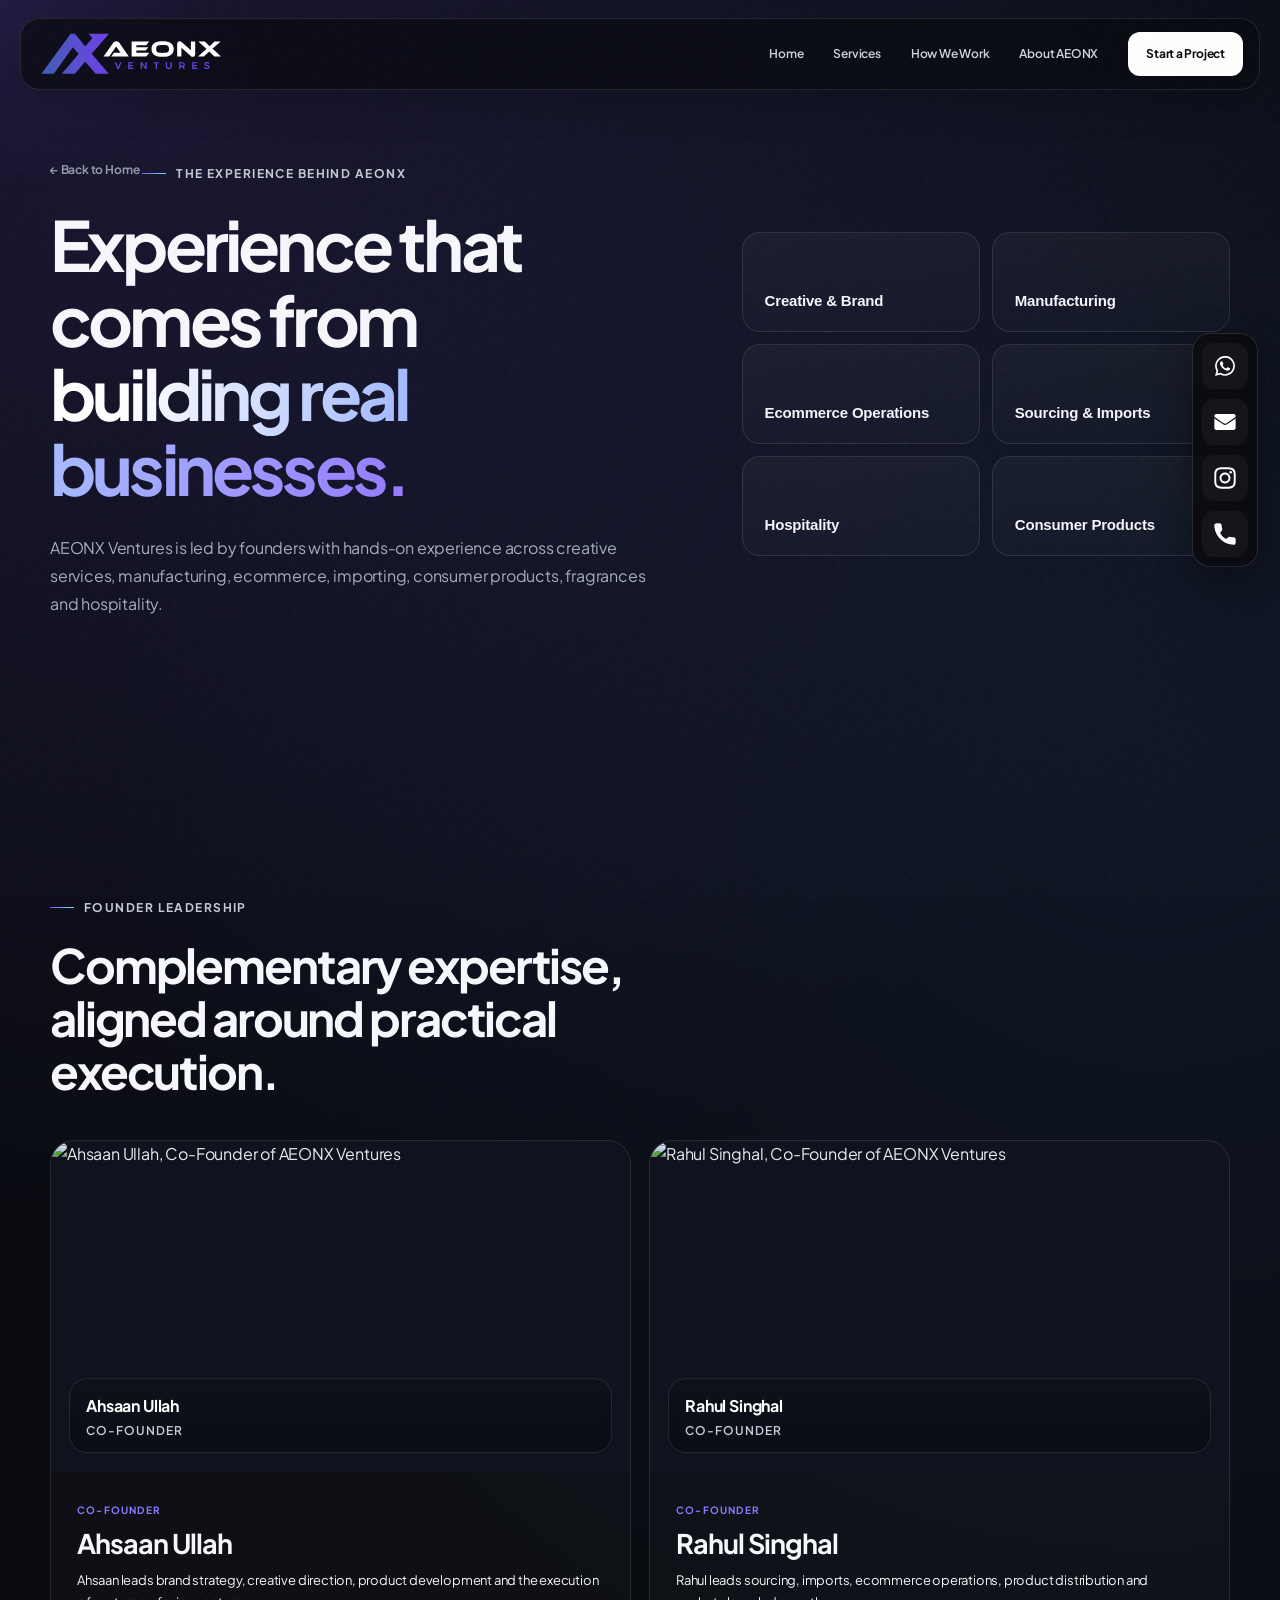
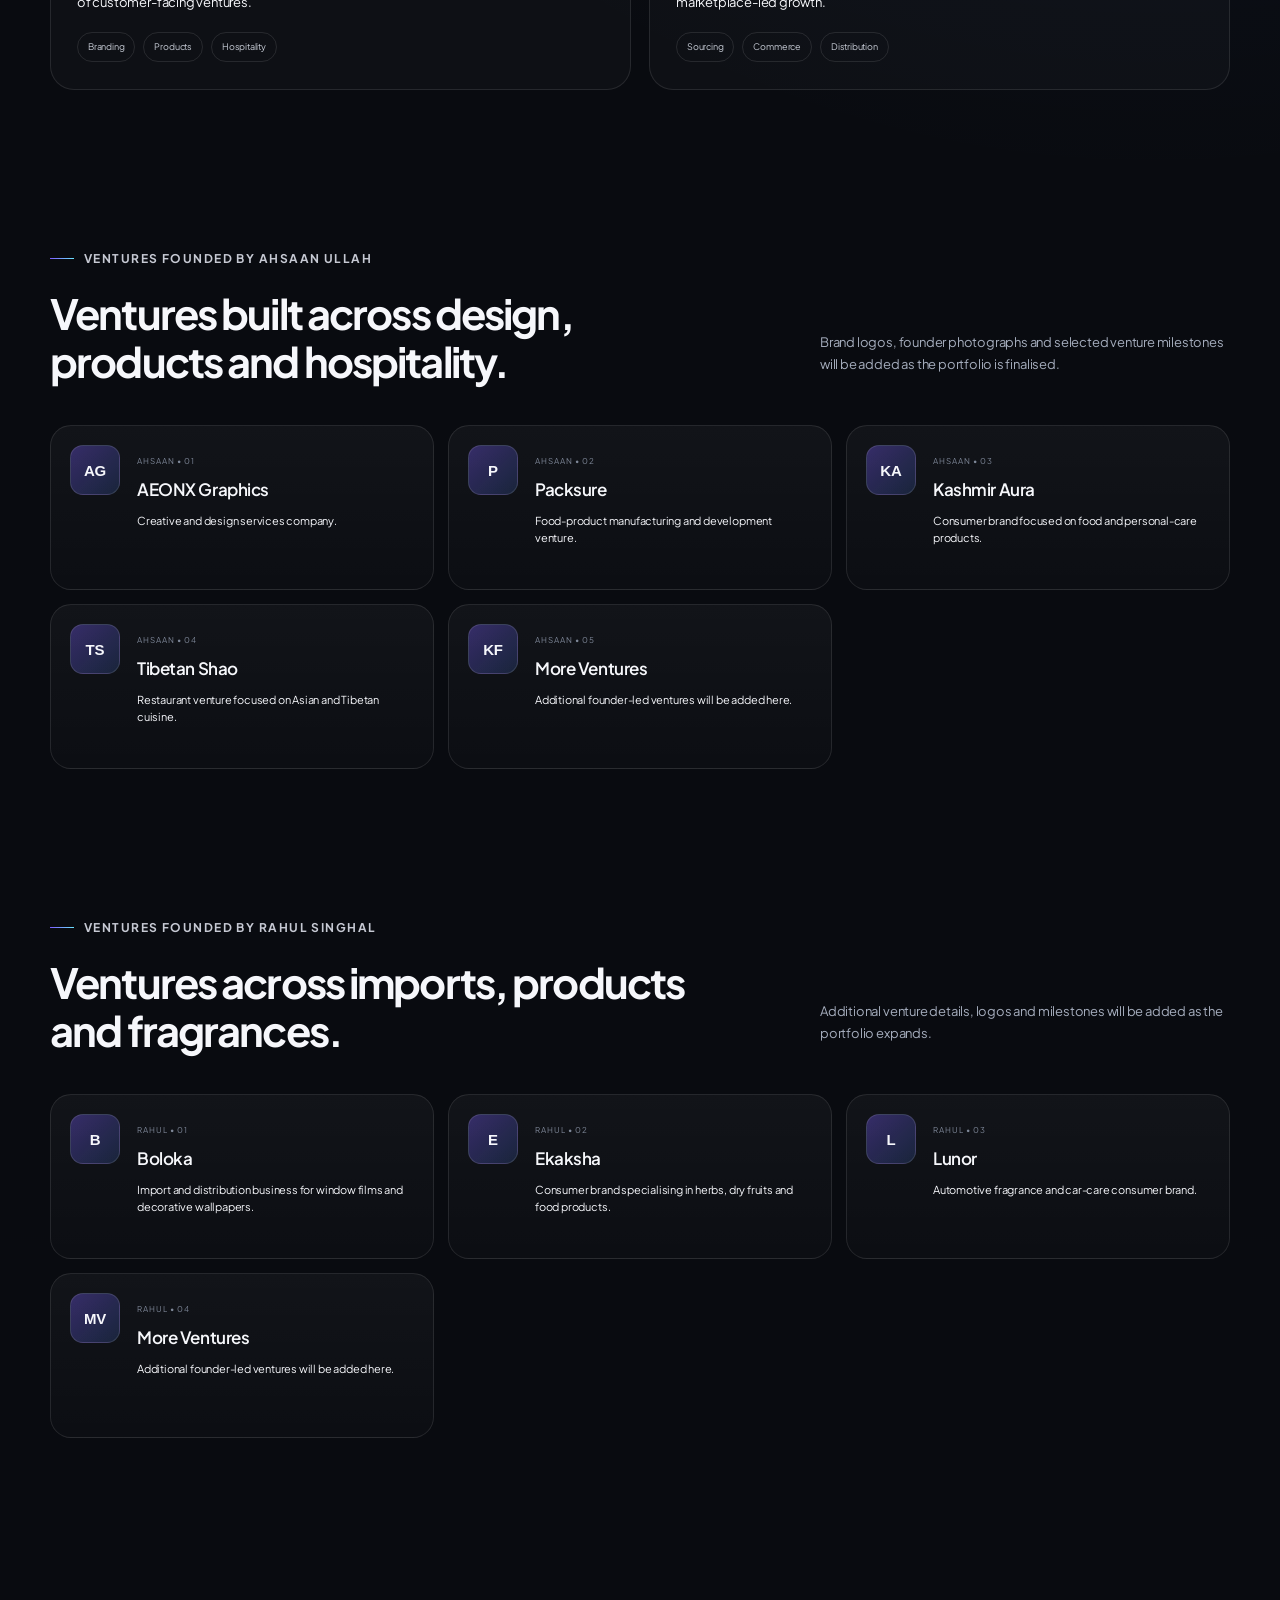
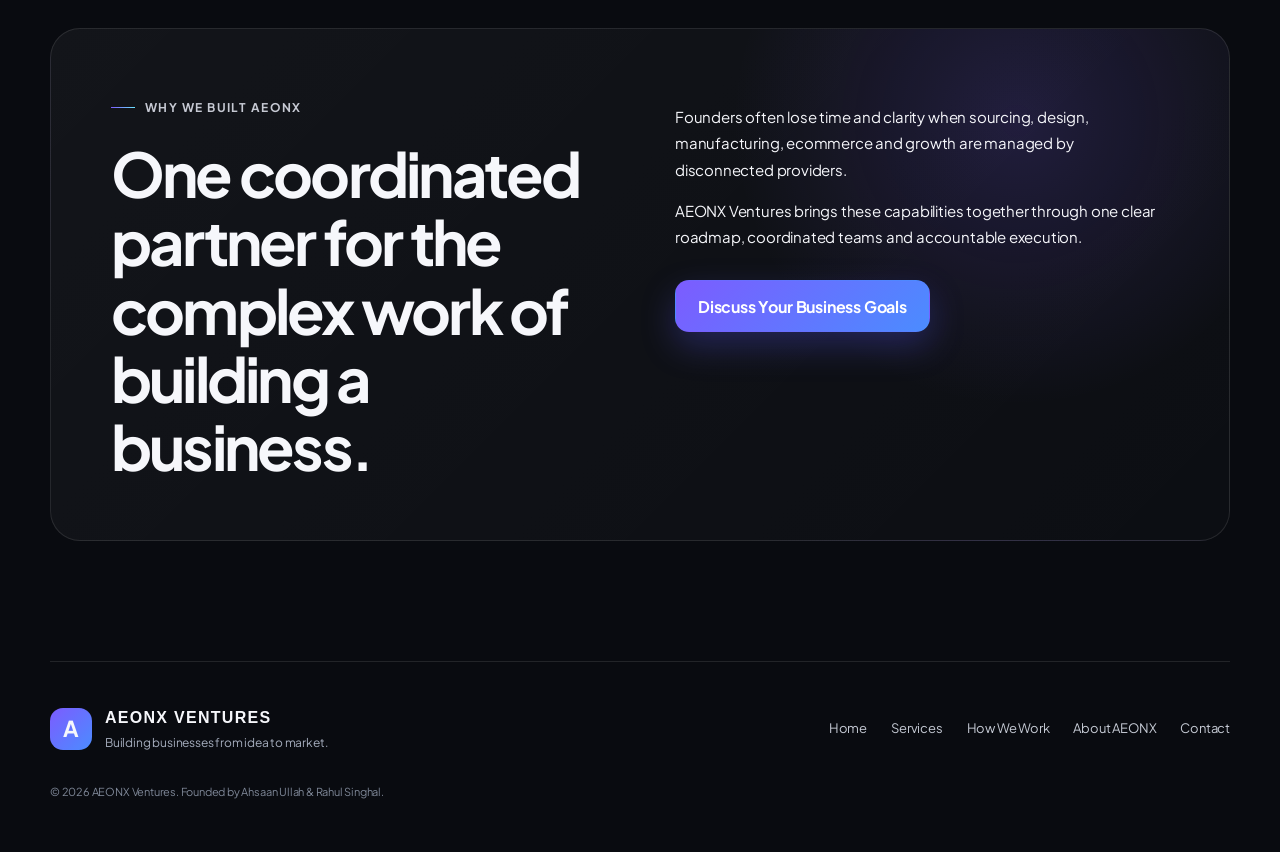
==== about.html @ c1a800e4 "Add files via upload" ====
<!DOCTYPE html>
<html lang="en">
<head>
  <meta charset="UTF-8" />
  <meta name="viewport" content="width=device-width, initial-scale=1.0" />
  <meta name="description" content="Meet the founders of AEONX Ventures and explore the practical operating experience behind its business-building services." />
  <meta name="theme-color" content="#090b10" />
  <title>About AEONX Ventures — Founders, Experience and Venture Portfolio</title>
  <link rel="preconnect" href="https://fonts.googleapis.com">
  <link rel="preconnect" href="https://fonts.gstatic.com" crossorigin>
  <link href="https://fonts.googleapis.com/css2?family=Plus+Jakarta+Sans:wght@400;500;600;700&display=swap" rel="stylesheet">
  <link rel="icon" href="assets/aeonx-favicon.svg" type="image/svg+xml">
  <link rel="stylesheet" href="styles.css" />
</head>
<body class="about-page">
  <div class="noise"></div>
  <div class="cursor-glow" aria-hidden="true"></div>

  <header class="site-header">
    <a class="brand" href="index.html" aria-label="AEONX Ventures home">
      <img src="assets/aeonx-logo.svg" alt="AEONX Ventures" class="header-logo">
    </a>

    <div class="header-controls">
      <nav class="site-nav" aria-label="Primary navigation">
        <a href="index.html#home">Home</a>
        <a href="index.html#services">Services</a>
        <a href="index.html#process">How We Work</a>
        <a href="about.html">About AEONX</a>
        <a class="nav-cta" href="index.html#contact">Start a Project</a>
      </nav>
      <button class="menu-toggle" type="button" aria-label="Open menu" aria-expanded="false">
        <span></span><span></span>
      </button>
    </div>
  </header>

  <main>
    <section class="section about-hero">
      <div class="about-hero-copy reveal">
        <a class="service-back" href="index.html">← Back to Home</a>
        <span class="eyebrow">The Experience Behind AEONX</span>
        <h1>Experience that comes from<br><span>building real businesses.</span></h1>
        <p>AEONX Ventures is led by founders with hands-on experience across creative services, manufacturing, ecommerce, importing, consumer products, fragrances and hospitality.</p>
      </div>

      <div class="about-hero-proof reveal">
        <span>Creative &amp; Brand</span>
        <span>Manufacturing</span>
        <span>Ecommerce Operations</span>
        <span>Sourcing &amp; Imports</span>
        <span>Hospitality</span>
        <span>Consumer Products</span>
      </div>
    </section>

    <section class="section founders-section">
      <div class="section-heading reveal">
        <span class="eyebrow">Founder Leadership</span>
        <h2>Complementary expertise, aligned around practical execution.</h2>
      </div>

      <div class="founders-grid">
        <article class="founder-card reveal" id="ahsaan-founder">
          <div class="founder-photo-placeholder founder-photo-real founder-photo-ahsaan">
            <img src="assets/founders/ahsaan-founder.webp" alt="Ahsaan Ullah, Co-Founder of AEONX Ventures">
            <div class="founder-photo-overlay">
              <span>Ahsaan Ullah</span>
              <strong>Co-Founder</strong>
            </div>
          </div>
          <div class="founder-copy">
            <span>Co-Founder</span>
            <h2>Ahsaan Ullah</h2>
            <p>Ahsaan leads brand strategy, creative direction, product development and the execution of customer-facing ventures.</p>
            <div class="founder-tags"><span>Branding</span><span>Products</span><span>Hospitality</span></div>
          </div>
        </article>

        <article class="founder-card reveal" id="rahul-founder">
          <div class="founder-photo-placeholder founder-photo-real founder-photo-rahul">
            <img src="assets/founders/rahul-founder.webp" alt="Rahul Singhal, Co-Founder of AEONX Ventures">
            <div class="founder-photo-overlay">
              <span>Rahul Singhal</span>
              <strong>Co-Founder</strong>
            </div>
          </div>
          <div class="founder-copy">
            <span>Co-Founder</span>
            <h2>Rahul Singhal</h2>
            <p>Rahul leads sourcing, imports, ecommerce operations, product distribution and marketplace-led growth.</p>
            <div class="founder-tags"><span>Sourcing</span><span>Commerce</span><span>Distribution</span></div>
          </div>
        </article>
      </div>
    </section>

    <section class="section founder-ventures">
      <div class="section-heading split-heading reveal">
        <div>
          <span class="eyebrow">Ventures Founded by Ahsaan Ullah</span>
          <h2>Ventures built across design, products and hospitality.</h2>
        </div>
        <p>Brand logos, founder photographs and selected venture milestones will be added as the portfolio is finalised.</p>
      </div>
      <div class="venture-grid reveal">
          <article class="venture-card">
            <div class="venture-logo-placeholder">AG</div>
            <div>
              <span>Ahsaan • 01</span>
              <h3>AEONX Graphics</h3>
              <p>Creative and design services company.</p>
            </div>
          </article>
          <article class="venture-card">
            <div class="venture-logo-placeholder">P</div>
            <div>
              <span>Ahsaan • 02</span>
              <h3>Packsure</h3>
              <p>Food-product manufacturing and development venture.</p>
            </div>
          </article>
          <article class="venture-card">
            <div class="venture-logo-placeholder">KA</div>
            <div>
              <span>Ahsaan • 03</span>
              <h3>Kashmir Aura</h3>
              <p>Consumer brand focused on food and personal-care products.</p>
            </div>
          </article>
          <article class="venture-card">
            <div class="venture-logo-placeholder">TS</div>
            <div>
              <span>Ahsaan • 04</span>
              <h3>Tibetan Shao</h3>
              <p>Restaurant venture focused on Asian and Tibetan cuisine.</p>
            </div>
          </article>
          <article class="venture-card">
            <div class="venture-logo-placeholder">KF</div>
            <div>
              <span>Ahsaan • 05</span>
              <h3>More Ventures</h3>
              <p>Additional founder-led ventures will be added here.</p>
            </div>
          </article>
      </div>
    </section>

    <section class="section founder-ventures rahul-ventures">
      <div class="section-heading split-heading reveal">
        <div>
          <span class="eyebrow">Ventures Founded by Rahul Singhal</span>
          <h2>Ventures across imports, products and fragrances.</h2>
        </div>
        <p>Additional venture details, logos and milestones will be added as the portfolio expands.</p>
      </div>
      <div class="venture-grid reveal">
          <article class="venture-card">
            <div class="venture-logo-placeholder">B</div>
            <div>
              <span>Rahul • 01</span>
              <h3>Boloka</h3>
              <p>Import and distribution business for window films and decorative wallpapers.</p>
            </div>
          </article>
          <article class="venture-card">
            <div class="venture-logo-placeholder">E</div>
            <div>
              <span>Rahul • 02</span>
              <h3>Ekaksha</h3>
              <p>Consumer brand specialising in herbs, dry fruits and food products.</p>
            </div>
          </article>
          <article class="venture-card">
            <div class="venture-logo-placeholder">L</div>
            <div>
              <span>Rahul • 03</span>
              <h3>Lunor</h3>
              <p>Automotive fragrance and car-care consumer brand.</p>
            </div>
          </article>
          <article class="venture-card">
            <div class="venture-logo-placeholder">MV</div>
            <div>
              <span>Rahul • 04</span>
              <h3>More Ventures</h3>
              <p>Additional founder-led ventures will be added here.</p>
            </div>
          </article>
      </div>
    </section>

    <section class="section about-company-story">
      <div class="about-company-panel reveal">
        <div>
          <span class="eyebrow">Why We Built AEONX</span>
          <h2>One coordinated partner for the complex work of building a business.</h2>
        </div>
        <div>
          <p>Founders often lose time and clarity when sourcing, design, manufacturing, ecommerce and growth are managed by disconnected providers.</p>
          <p>AEONX Ventures brings these capabilities together through one clear roadmap, coordinated teams and accountable execution.</p>
          <a class="button button-primary" href="index.html#contact">Discuss Your Business Goals</a>
        </div>
      </div>
    </section>
  </main>

  <footer class="site-footer">
    <div class="footer-brand">
      <span class="brand-mark">A</span>
      <div>
        <strong>AEONX VENTURES</strong>
        <p>Building businesses from idea to market.</p>
      </div>
    </div>
    <div class="footer-links">
      <a href="index.html#home">Home</a>
      <a href="index.html#services">Services</a>
      <a href="index.html#process">How We Work</a>
      <a href="about.html">About AEONX</a>
      <a href="index.html#contact">Contact</a>
    </div>
    <p class="copyright">© <span id="year"></span> AEONX Ventures. Founded by Ahsaan Ullah &amp; Rahul Singhal.</p>
  </footer>

  <div class="floating-contact" aria-label="Contact AEONX Ventures">
  <a class="contact-icon whatsapp" href="https://wa.me/919070222208" target="_blank" rel="noopener noreferrer" aria-label="Chat on WhatsApp">
    <img src="assets/icons/whatsapp.svg" alt="">
  </a>
  <a class="contact-icon email" href="mailto:hello@aeonxventures.com" aria-label="Send email">
    <img src="assets/icons/email.svg" alt="">
  </a>
  <a class="contact-icon instagram" href="https://www.instagram.com/aeonxventures/" target="_blank" rel="noopener noreferrer" aria-label="Visit Instagram">
    <img src="assets/icons/instagram.svg" alt="">
  </a>
  <a class="contact-icon phone" href="tel:+919070222208" aria-label="Call AEONX Ventures">
    <img src="assets/icons/phone.svg" alt="">
  </a>
</div>
  <script src="script.js"></script>
</body>
</html>
---- styles.css ----
:root{
  --bg:#090b10;
  --bg-soft:#10131b;
  --panel:#141824;
  --text:#f6f7fb;
  --muted:#a5adbd;
  --line:rgba(255,255,255,.10);
  --violet:#7c5cff;
  --blue:#4b8cff;
  --cyan:#6ce5ff;
  --radius:26px;
  --shadow:0 30px 80px rgba(0,0,0,.35);
}

*{box-sizing:border-box}
html{scroll-behavior:smooth}
body{
  margin:0;
  background:
    radial-gradient(circle at 15% 0%,rgba(124,92,255,.13),transparent 28%),
    radial-gradient(circle at 90% 18%,rgba(75,140,255,.10),transparent 30%),
    var(--bg);
  color:var(--text);
  font-family:"Plus Jakarta Sans",Arial,sans-serif;
  line-height:1.6;
  overflow-x:hidden;
}
body.menu-open{overflow:hidden}
a{color:inherit;text-decoration:none}
button,input,textarea,select{font:inherit}
button{color:inherit}
.noise{
  position:fixed;inset:0;pointer-events:none;opacity:.04;z-index:999;
  background-image:url("data:image/svg+xml,%3Csvg viewBox='0 0 180 180' xmlns='http://www.w3.org/2000/svg'%3E%3Cfilter id='n'%3E%3CfeTurbulence type='fractalNoise' baseFrequency='.95' numOctaves='2' stitchTiles='stitch'/%3E%3C/filter%3E%3Crect width='100%25' height='100%25' filter='url(%23n)' opacity='.55'/%3E%3C/svg%3E")
}
.cursor-glow{
  position:fixed;width:420px;height:420px;border-radius:50%;
  background:radial-gradient(circle,rgba(124,92,255,.10),transparent 66%);
  transform:translate(-50%,-50%);pointer-events:none;z-index:0;
}
.site-header{
  position:fixed;top:18px;left:50%;transform:translateX(-50%);
  width:min(1400px,calc(100% - 40px));height:72px;padding:0 16px 0 20px;
  display:flex;align-items:center;justify-content:space-between;z-index:100;
  background:rgba(9,11,16,.72);border:1px solid var(--line);border-radius:20px;
  backdrop-filter:blur(18px);box-shadow:0 12px 40px rgba(0,0,0,.2)
}
.brand{display:flex;align-items:center;gap:12px}
.brand-mark{
  width:42px;height:42px;border-radius:13px;display:grid;place-items:center;
  background:linear-gradient(135deg,var(--violet),var(--blue));
  font-family:"Plus Jakarta Sans",Arial,sans-serif;font-weight:700;font-size:22px
}
.brand-copy{display:flex;flex-direction:column;line-height:1}
.brand-copy strong{font:700 17px "Space Grotesk",sans-serif;letter-spacing:.09em}
.brand-copy small{margin-top:5px;color:var(--muted);font-size:9px;letter-spacing:.28em}
.site-nav{display:flex;align-items:center;gap:30px;font-size:14px;font-weight:600}
.site-nav>a:not(.nav-cta){color:#cfd3dd;transition:.25s}
.site-nav>a:not(.nav-cta):hover{color:#fff}
.nav-cta{
  padding:12px 18px;border-radius:12px;
  background:#fff;color:#0b0d12
}
.menu-toggle{display:none;background:none;border:0}
.section{
  position:relative;width:min(1180px,calc(100% - 40px));
  margin:auto;padding:120px 0
}
.hero{
  width:min(1400px,calc(100% - 56px));
  min-height:100vh;display:grid;grid-template-columns:minmax(0,1.08fr) minmax(460px,.92fr);
  align-items:center;gap:72px;padding-top:150px
}
.hero-content,.hero-visual{position:relative;z-index:2}
.eyebrow{
  display:inline-flex;align-items:center;gap:10px;margin-bottom:22px;
  color:#c6c9d3;font-size:12px;font-weight:700;letter-spacing:.16em;text-transform:uppercase
}
.eyebrow:before{
  content:"";width:24px;height:1px;background:linear-gradient(90deg,var(--violet),var(--cyan))
}
h1,h2,h3{font-family:"Plus Jakarta Sans",Arial,sans-serif;line-height:1.05;margin:0}
h1{font-size:clamp(58px,7vw,102px);letter-spacing:-.055em}
h1 span{
  color:transparent;
  background:linear-gradient(100deg,#fff 15%,#9db8ff 45%,#9d7cff 70%,#fff);
  background-clip:text;-webkit-background-clip:text
}
.hero-content>p{max-width:720px;margin:30px 0;color:var(--muted);font-size:18px}
.hero-actions{display:flex;flex-wrap:wrap;gap:14px;margin-top:34px}
.button{
  min-height:52px;padding:0 22px;border-radius:14px;display:inline-flex;align-items:center;
  justify-content:center;border:1px solid transparent;font-weight:700;cursor:pointer;transition:.25s
}
.button-primary{
  background:linear-gradient(135deg,var(--violet),var(--blue));color:#fff;
  box-shadow:0 14px 34px rgba(91,88,255,.28)
}
.button-primary:hover{transform:translateY(-2px);box-shadow:0 18px 40px rgba(91,88,255,.36)}
.button-ghost{border-color:var(--line);background:rgba(255,255,255,.035)}
.button-ghost:hover{background:rgba(255,255,255,.07)}
.hero-proof{
  display:grid;grid-template-columns:repeat(4,minmax(118px,1fr));gap:18px;
  width:100%;margin-top:60px;padding-top:28px;border-top:1px solid var(--line)
}
.hero-proof div{
  position:relative;display:flex;flex-direction:column;min-width:0;padding-right:16px
}
.hero-proof div:not(:last-child)::after{
  content:"";position:absolute;top:3px;right:0;width:1px;height:44px;
  background:linear-gradient(transparent,rgba(255,255,255,.14),transparent)
}
.hero-proof strong{
  font:600 22px "Space Grotesk",sans-serif;white-space:nowrap;
  font-variant-numeric:tabular-nums
}
.hero-proof span{color:var(--muted);font-size:11px;line-height:1.35;margin-top:5px}
.stat-counter{display:inline-block;min-width:3ch}
.hero-visual{min-height:560px;display:grid;place-items:center}
.visual-grid{
  position:relative;width:min(100%,530px);aspect-ratio:1;
  border-radius:42px;border:1px solid var(--line);
  background:
    linear-gradient(rgba(255,255,255,.035) 1px,transparent 1px),
    linear-gradient(90deg,rgba(255,255,255,.035) 1px,transparent 1px),
    radial-gradient(circle at 50% 50%,rgba(124,92,255,.22),transparent 42%),
    rgba(255,255,255,.015);
  background-size:48px 48px,48px 48px,auto,auto;
  box-shadow:var(--shadow);overflow:hidden
}
.visual-grid:before{
  content:"";position:absolute;inset:8%;border:1px solid rgba(255,255,255,.07);border-radius:50%;
  animation:spin 26s linear infinite
}
.visual-grid:after{
  content:"";position:absolute;inset:20%;border:1px dashed rgba(255,255,255,.08);border-radius:50%;
  animation:spin 18s linear reverse infinite
}
.visual-core{
  position:absolute;inset:50% auto auto 50%;transform:translate(-50%,-50%);
  width:178px;height:178px;border-radius:50%;display:flex;flex-direction:column;align-items:center;justify-content:center;
  background:radial-gradient(circle at 30% 30%,rgba(255,255,255,.22),rgba(124,92,255,.18) 35%,rgba(7,9,14,.95) 75%);
  border:1px solid rgba(255,255,255,.18);box-shadow:0 0 70px rgba(124,92,255,.28);
  z-index:3
}
.visual-core strong{font:700 27px "Space Grotesk",sans-serif;letter-spacing:.08em}
.visual-core span{color:var(--muted);font-size:9px;letter-spacing:.3em;margin-top:5px}
.core-ring{position:absolute;inset:-14px;border:1px solid rgba(124,92,255,.35);border-radius:50%}
.visual-card{
  position:absolute;width:142px;padding:17px;border-radius:17px;
  border:1px solid var(--line);background:rgba(16,19,27,.76);backdrop-filter:blur(16px);
  display:flex;flex-direction:column;gap:12px;z-index:4;box-shadow:0 16px 36px rgba(0,0,0,.24)
}
.visual-card span{color:#8f97a8;font-size:10px}
.visual-card strong{font:600 15px "Space Grotesk",sans-serif}
.vc-1{top:10%;left:9%;animation:float 6s ease-in-out infinite}
.vc-2{top:16%;right:5%;animation:float 7s ease-in-out infinite .8s}
.vc-3{bottom:14%;left:7%;animation:float 6.5s ease-in-out infinite 1.1s}
.vc-4{bottom:9%;right:8%;animation:float 7.2s ease-in-out infinite .3s}
.hero-orb{position:absolute;border-radius:50%;filter:blur(80px);opacity:.26;pointer-events:none}
.orb-one{width:330px;height:330px;background:var(--violet);top:12%;right:21%}
.orb-two{width:240px;height:240px;background:var(--blue);bottom:10%;right:2%}
.scroll-hint{
  position:absolute;bottom:30px;left:0;color:#9aa2b1;font-size:11px;letter-spacing:.17em;
  text-transform:uppercase;display:flex;align-items:center;gap:12px
}
.scroll-hint span{width:1px;height:38px;background:linear-gradient(#fff,transparent)}
.marquee{overflow:hidden;border-block:1px solid var(--line);background:rgba(255,255,255,.025)}
.marquee-track{
  width:max-content;display:flex;align-items:center;padding:20px 0;
  animation:marquee 30s linear infinite;font:600 14px "Space Grotesk",sans-serif;letter-spacing:.11em
}
.marquee-group{display:flex;align-items:center;gap:28px;padding-right:28px}
.marquee-track i{
  color:rgba(255,255,255,.28);font-style:normal;font-weight:300;letter-spacing:0
}
.marquee:hover .marquee-track{animation-play-state:paused}
.section-heading{max-width:790px;margin-bottom:58px}
.section-heading h2{font-size:clamp(42px,5vw,70px);letter-spacing:-.045em}
.section-heading p{max-width:620px;color:var(--muted);font-size:17px;margin:22px 0 0}
.services-grid{display:grid;grid-template-columns:repeat(3,1fr);gap:16px}
.service-card{
  min-height:330px;padding:30px;border:1px solid var(--line);border-radius:var(--radius);
  background:linear-gradient(180deg,rgba(255,255,255,.04),rgba(255,255,255,.018));
  position:relative;overflow:hidden;transition:.35s
}
.service-card:before{
  content:"";position:absolute;width:180px;height:180px;border-radius:50%;
  background:rgba(124,92,255,.13);filter:blur(50px);right:-80px;top:-90px;transition:.35s
}
.service-card:hover{transform:translateY(-8px);border-color:rgba(124,92,255,.45);background:rgba(255,255,255,.055)}
.service-card:hover:before{background:rgba(75,140,255,.18)}
.service-index{display:block;color:#81899a;font-size:11px;margin-bottom:58px}
.service-card h3{font-size:25px}
.service-card p{color:var(--muted);font-size:14px}
.service-card ul{list-style:none;padding:0;margin:24px 0 0}
.service-card li{padding:8px 0;border-top:1px solid rgba(255,255,255,.07);font-size:12px;color:#ccd0da}
.process{width:100%;padding-inline:max(20px,calc((100vw - 1180px)/2));background:#f3f4f7;color:#0b0d12}
.process .eyebrow{color:#626b7b}
.process-line{display:grid;grid-template-columns:repeat(5,1fr);border-top:1px solid #cfd4dd}
.process-line article{position:relative;padding:34px 22px 0 0}
.process-line article:before{
  content:"";position:absolute;top:-6px;left:0;width:11px;height:11px;border-radius:50%;
  background:linear-gradient(135deg,var(--violet),var(--blue));box-shadow:0 0 0 6px rgba(124,92,255,.12)
}
.process-line span{font-size:11px;color:#747c8c}
.process-line h3{font-size:24px;margin:24px 0 15px}
.process-line p{color:#667080;font-size:13px;max-width:180px}
.split-heading{max-width:none;display:flex;justify-content:space-between;gap:40px;align-items:flex-end}
.split-heading>div{max-width:780px}
.split-heading>p{max-width:300px;margin-bottom:10px}
.work-grid{display:grid;grid-template-columns:repeat(2,1fr);gap:18px}
.work-card{
  border:1px solid var(--line);border-radius:28px;overflow:hidden;background:rgba(255,255,255,.025);
  transition:.35s
}
.work-card:hover{transform:translateY(-6px);border-color:rgba(255,255,255,.2)}
.work-visual{
  min-height:360px;display:grid;place-items:center;position:relative;overflow:hidden
}
.work-visual:after{
  content:"";position:absolute;inset:9%;border:1px solid rgba(255,255,255,.16);border-radius:26px;transform:rotate(-7deg)
}
.work-symbol{
  font:700 clamp(70px,10vw,140px) "Space Grotesk",sans-serif;letter-spacing:-.08em;
  text-shadow:0 20px 50px rgba(0,0,0,.25);position:relative;z-index:2
}
.work-a .work-visual{background:linear-gradient(135deg,#5b3fff,#161b51 52%,#11131a)}
.work-b .work-visual{background:linear-gradient(135deg,#ff9c5a,#5a294d 55%,#11131a)}
.work-c .work-visual{background:linear-gradient(135deg,#34b6c8,#174b57 55%,#11131a)}
.work-d .work-visual{background:linear-gradient(135deg,#81ff9a,#265b49 50%,#11131a)}
.work-copy{padding:25px 28px 29px}
.work-copy span{color:#8f97a8;font-size:11px;text-transform:uppercase;letter-spacing:.13em}
.work-copy h3{font-size:26px;margin-top:10px}
.about-panel{
  padding:70px;border:1px solid var(--line);border-radius:34px;
  background:
    radial-gradient(circle at 82% 20%,rgba(124,92,255,.18),transparent 26%),
    linear-gradient(135deg,rgba(255,255,255,.05),rgba(255,255,255,.018));
  display:grid;grid-template-columns:1.1fr .9fr;gap:80px;align-items:center
}
.about-copy h2{font-size:clamp(46px,5vw,72px);letter-spacing:-.045em}
.about-copy p{color:var(--muted);font-size:16px;max-width:600px}
.about-stats{display:flex;flex-direction:column}
.about-stats div{padding:24px 0;border-bottom:1px solid var(--line);display:flex;flex-direction:column}
.about-stats strong{font:600 24px "Space Grotesk",sans-serif}
.about-stats span{color:var(--muted);font-size:13px;margin-top:6px}
.contact{padding-top:20px}
.contact-shell{
  padding:70px;border-radius:34px;background:#f4f5f7;color:#0a0c11;
  display:grid;grid-template-columns:.95fr 1.05fr;gap:70px
}
.contact-copy h2{font-size:clamp(48px,5vw,76px);letter-spacing:-.05em}
.contact-copy p{color:#667080;max-width:510px;margin:24px 0 30px}
.contact-copy small{display:block;color:#7b8494;margin-top:12px}
.contact-form{
  padding:30px;border-radius:24px;background:#fff;border:1px solid #dfe3ea;
  box-shadow:0 22px 65px rgba(34,42,58,.09)
}
.field-row{display:grid;grid-template-columns:repeat(2,1fr);gap:15px}
.contact-form label{display:flex;flex-direction:column;gap:8px;margin-bottom:15px}
.contact-form label span{font-size:11px;font-weight:700;text-transform:uppercase;letter-spacing:.1em;color:#697282}
.contact-form input,.contact-form textarea,.contact-form select{
  width:100%;border:1px solid #dde2ea;background:#f8f9fb;color:#11141a;
  border-radius:12px;padding:14px 15px;outline:none;transition:.2s
}
.contact-form input:focus,.contact-form textarea:focus,.contact-form select:focus{
  border-color:var(--violet);box-shadow:0 0 0 4px rgba(124,92,255,.10)
}
.contact-form .button{width:100%;border:0}
.form-note{font-size:11px;color:#7d8695;margin:12px 0 0;text-align:center}
.site-footer{
  width:min(1180px,calc(100% - 40px));margin:0 auto;padding:42px 0 50px;
  display:grid;grid-template-columns:1fr auto;gap:30px;border-top:1px solid var(--line)
}
.footer-brand{display:flex;align-items:center;gap:13px}
.footer-brand strong{font:700 16px "Space Grotesk",sans-serif;letter-spacing:.08em}
.footer-brand p{margin:3px 0 0;color:var(--muted);font-size:12px}
.footer-links{display:flex;align-items:center;gap:24px;color:#c5cad4;font-size:13px}
.copyright{grid-column:1/-1;color:#7e8797;font-size:11px;margin:0}
.reveal{opacity:0;transform:translateY(28px);transition:opacity .75s ease,transform .75s ease}
.reveal.visible{opacity:1;transform:none}
@keyframes spin{to{transform:rotate(360deg)}}
@keyframes float{50%{transform:translateY(-12px)}}
@keyframes marquee{to{transform:translateX(-50%)}}

@media(max-width:980px){
  .site-nav{
    position:fixed;top:100px;left:17px;right:17px;padding:24px;border-radius:20px;
    background:rgba(9,11,16,.96);border:1px solid var(--line);backdrop-filter:blur(16px);
    flex-direction:column;align-items:stretch;gap:0;opacity:0;visibility:hidden;transform:translateY(-12px);transition:.25s
  }
  .site-nav.open{opacity:1;visibility:visible;transform:none}
  .site-nav a{padding:14px 8px}
  .menu-toggle{display:flex;width:42px;height:42px;border:1px solid var(--line);border-radius:12px;flex-direction:column;justify-content:center;gap:6px;padding:0 11px}
  .menu-toggle span{height:1px;background:#fff;width:100%}
  .hero{width:min(100% - 36px,1180px);grid-template-columns:1fr;padding-top:150px;gap:36px}
  .hero-proof{grid-template-columns:repeat(4,minmax(110px,1fr))}
  .hero-visual{min-height:500px}
  .services-grid{grid-template-columns:repeat(2,1fr)}
  .process-line{grid-template-columns:repeat(2,1fr);gap:35px}
  .process-line article{padding-top:30px}
  .work-grid{grid-template-columns:1fr}
  .about-panel,.contact-shell{grid-template-columns:1fr}
  .about-panel,.contact-shell{padding:45px}
}
@media(max-width:640px){
  .section{width:min(100% - 28px,1180px);padding:86px 0}
  .site-header{width:calc(100% - 20px);top:10px}
  .brand-copy strong{font-size:14px}
  h1{font-size:54px}
  .hero{min-height:auto;padding-top:135px}
  .hero-content>p{font-size:16px}
  .hero-proof{grid-template-columns:repeat(2,minmax(0,1fr));gap:22px 14px}
  .hero-proof div{padding-right:0}
  .hero-proof div::after{display:none}
  .hero-proof strong{font-size:20px}
  .hero-visual{min-height:390px}
  .marquee-track{font-size:12px;padding:17px 0}
  .marquee-group{gap:20px;padding-right:20px}
  .visual-grid{border-radius:28px}
  .visual-core{width:132px;height:132px}
  .visual-card{width:112px;padding:13px}
  .visual-card strong{font-size:12px}
  .scroll-hint{display:none}
  .services-grid{grid-template-columns:1fr}
  .service-card{min-height:290px}
  .process{padding-inline:14px}
  .process-line{grid-template-columns:1fr;border-top:0}
  .process-line article{border-top:1px solid #cfd4dd}
  .split-heading{display:block}
  .work-visual{min-height:270px}
  .about-panel,.contact-shell{padding:28px;border-radius:24px;gap:40px}
  .field-row{grid-template-columns:1fr}
  .site-footer{grid-template-columns:1fr}
  .footer-links{flex-wrap:wrap}
}
@media(prefers-reduced-motion:reduce){
  *{scroll-behavior:auto!important;animation-duration:.001ms!important;animation-iteration-count:1!important;transition-duration:.001ms!important}
}
/* ==============================
   FLOATING CONTACT PANEL
================================= */

.floating-contact {
  position: fixed;
  top: 50%;
  right: 22px;
  transform: translateY(-50%);
  z-index: 9999;

  display: flex;
  flex-direction: column;
  gap: 10px;

  padding: 9px;
  border: 1px solid rgba(255, 255, 255, 0.12);
  border-radius: 18px;
  background: rgba(10, 10, 14, 0.82);
  backdrop-filter: blur(14px);
  -webkit-backdrop-filter: blur(14px);

  box-shadow: 0 12px 35px rgba(0, 0, 0, 0.35);
}

.contact-icon {
  width: 46px;
  height: 46px;
  display: grid;
  place-items: center;

  border-radius: 12px;
  background: rgba(255, 255, 255, 0.04);
  text-decoration: none;

  transition:
    transform 0.25s ease,
    background 0.25s ease,
    box-shadow 0.25s ease;
}

.contact-icon img {
  display: none;
}

.contact-icon::before {
  content: "";
  width: 22px;
  height: 22px;

  background: #ffffff;

  -webkit-mask-image: var(--contact-icon);
  mask-image: var(--contact-icon);

  -webkit-mask-repeat: no-repeat;
  mask-repeat: no-repeat;

  -webkit-mask-position: center;
  mask-position: center;

  -webkit-mask-size: contain;
  mask-size: contain;

  transition:
    background 0.25s ease,
    transform 0.25s ease;
}

.contact-icon.whatsapp {
  --contact-icon: url("assets/icons/whatsapp.svg");
}

.contact-icon.email {
  --contact-icon: url("assets/icons/email.svg");
}

.contact-icon.instagram {
  --contact-icon: url("assets/icons/instagram.svg");
}

.contact-icon.phone {
  --contact-icon: url("assets/icons/phone.svg");
}

.contact-icon:hover {
  transform: translateX(-5px);
  background: rgba(255, 255, 255, 0.09);
}

.contact-icon:hover::before {
  transform: scale(1.08);
}

.contact-icon.whatsapp:hover::before {
  background: #25d366;
}

.contact-icon.email:hover::before {
  background: #4285f4;
}

.contact-icon.instagram:hover::before {
  background: linear-gradient(
    135deg,
    #feda75,
    #fa7e1e,
    #d62976,
    #962fbf,
    #4f5bd5
  );
}

.contact-icon.phone:hover::before {
  background: #22c55e;
}

.contact-icon:focus-visible {
  outline: 2px solid #8b5cf6;
  outline-offset: 3px;
}

/* Mobile Layout */
@media (max-width: 640px) {
  .floating-contact {
    top: auto;
    right: 50%;
    bottom: 16px;
    transform: translateX(50%);
    flex-direction: row;
    border-radius: 16px;
  }

  .contact-icon {
    width: 43px;
    height: 43px;
  }

  .contact-icon:hover {
    transform: translateY(-4px);
  }
}

/* FIX: Show SVG icons directly */
.contact-icon img {
  display: block !important;
  width: 32px;
  height: 32px;
  object-fit: contain;
  transform: scale(1.3);
  transition: transform 0.25s ease, filter 0.25s ease;
}

.contact-icon::before {
  display: none !important;
}

.contact-icon:hover img {
  transform: scale(1.45);
}

.contact-icon.whatsapp:hover img {
  filter: brightness(0) saturate(100%) invert(68%) sepia(78%)
    saturate(1166%) hue-rotate(84deg) brightness(91%) contrast(81%);
}

.contact-icon.email:hover img {
  filter: brightness(0) saturate(100%) invert(48%) sepia(89%)
    saturate(1968%) hue-rotate(202deg) brightness(99%) contrast(93%);
}

.contact-icon.instagram:hover img {
  filter: brightness(0) saturate(100%) invert(37%) sepia(73%)
    saturate(3150%) hue-rotate(330deg) brightness(93%) contrast(91%);
}

.contact-icon.phone:hover img {
  filter: brightness(0) saturate(100%) invert(63%) sepia(89%)
    saturate(454%) hue-rotate(88deg) brightness(89%) contrast(91%);
}

/* Header Logo */
.header-logo {
  display: block;
  width: auto;
  height: 42px;
  object-fit: contain;
}

.brand {
  display: flex;
  align-items: center;
}

@media (max-width: 640px) {
  .header-logo {
    height: 36px;
  }
}

/* ==================================
   AEONX ORBIT SERVICES LOADER
================================== */

.site-loader {
  position: fixed;
  inset: 0;
  z-index: 99999;

  display: grid;
  place-items: center;

  background:
    radial-gradient(
      circle at center,
      rgba(105, 82, 255, 0.18),
      transparent 38%
    ),
    #07080d;

  overflow: hidden;
}

.services-loader {
  position: relative;
  width: 380px;
  height: 480px;
}

/* Main Logo in Center */

.loader-center {
  position: absolute;
  top: 132px;
  left: 50%;
  z-index: 5;

  width: 110px;
  height: 110px;

  transform: translateX(-50%);

  display: grid;
  place-items: center;

  border: 1px solid rgba(125, 100, 255, 0.5);
  border-radius: 50%;

  background: rgba(12, 13, 22, 0.96);

  box-shadow:
    0 0 28px rgba(105, 82, 255, 0.38),
    inset 0 0 25px rgba(105, 82, 255, 0.14);
}

.loader-center::before {
  content: "";
  position: absolute;
  inset: -13px;

  border: 1px solid rgba(105, 82, 255, 0.25);
  border-radius: 50%;

  animation: loaderPulse 2s ease-in-out infinite;
}

.loader-main-logo {
  display: block;
  width: 64px;
  height: 64px;
  object-fit: contain;
}

/* Orbit Circle */

.loader-orbit {
  position: absolute;
  top: 35px;
  left: 50%;

  width: 305px;
  height: 305px;

  transform: translateX(-50%);

  border: 1px solid rgba(255, 255, 255, 0.09);
  border-radius: 50%;

  animation: loaderOrbit 10s linear infinite;
}

.loader-orbit::before {
  content: "";
  position: absolute;
  inset: 34px;

  border: 1px dashed rgba(113, 91, 255, 0.2);
  border-radius: 50%;
}

/* Small Icons */

.orbit-icon {
  position: absolute;
  top: 50%;
  left: 50%;

  width: 48px;
  height: 48px;
  margin: -24px;

  display: grid;
  place-items: center;

  border: 1px solid rgba(255, 255, 255, 0.11);
  border-radius: 14px;

  background: rgba(17, 18, 28, 0.97);

  box-shadow:
    0 8px 20px rgba(0, 0, 0, 0.3),
    0 0 14px rgba(105, 82, 255, 0.15);
}

.orbit-icon img {
  display: block;
  width: 27px;
  height: 27px;
  object-fit: contain;

  filter: brightness(0) invert(1);

  animation: loaderIconReverse 10s linear infinite;
}

.icon-1 {
  transform: rotate(0deg) translateY(-152px);
}

.icon-2 {
  transform: rotate(60deg) translateY(-152px);
}

.icon-3 {
  transform: rotate(120deg) translateY(-152px);
}

.icon-4 {
  transform: rotate(180deg) translateY(-152px);
}

.icon-5 {
  transform: rotate(240deg) translateY(-152px);
}

.icon-6 {
  transform: rotate(300deg) translateY(-152px);
}

/* Actual AEONX Wordmark */

/* Loader Wordmark Alignment */
.loader-text {
  position: absolute;
  top: 390px;
  left: 50%;

  width: max-content;
  min-width: 240px;

  transform: translateX(-50%);

  display: flex;
  flex-direction: column;
  align-items: center;

  text-align: center;
}

.loader-wordmark {
  display: block;
  width: 210px;
  height: auto;

  margin: 0 auto;
  object-fit: contain;
}

.loader-text span {
  display: block;
  width: max-content;

  margin: 16px auto 0;
  padding-left: 0.22em;

  color: rgba(255, 255, 255, 0.5);

  font-family: "Plus Jakarta Sans",Arial,sans-serif;
  font-size: 10px;
  font-weight: 600;
  letter-spacing: 0.22em;

  text-align: center;
}

/* Animations */

@keyframes loaderOrbit {
  from {
    transform: translateX(-50%) rotate(0deg);
  }

  to {
    transform: translateX(-50%) rotate(360deg);
  }
}

@keyframes loaderIconReverse {
  from {
    transform: rotate(0deg);
  }

  to {
    transform: rotate(-360deg);
  }
}

@keyframes loaderPulse {
  0%,
  100% {
    transform: scale(0.96);
    opacity: 0.4;
  }

  50% {
    transform: scale(1.06);
    opacity: 1;
  }
}

/* Mobile */

@media (max-width: 640px) {
  .services-loader {
    width: 310px;
    height: 430px;
  }

  .loader-orbit {
    top: 38px;
    width: 250px;
    height: 250px;
  }

  .loader-center {
    top: 116px;
    width: 94px;
    height: 94px;
  }

  .loader-main-logo {
    width: 54px;
    height: 54px;
  }

  .orbit-icon {
    width: 42px;
    height: 42px;
    margin: -21px;
  }

  .orbit-icon img {
    width: 23px;
    height: 23px;
  }

  .icon-1 {
    transform: rotate(0deg) translateY(-125px);
  }

  .icon-2 {
    transform: rotate(60deg) translateY(-125px);
  }

  .icon-3 {
    transform: rotate(120deg) translateY(-125px);
  }

  .icon-4 {
    transform: rotate(180deg) translateY(-125px);
  }

  .icon-5 {
    transform: rotate(240deg) translateY(-125px);
  }

  .icon-6 {
    transform: rotate(300deg) translateY(-125px);
  }

  .loader-text {
    top: 335px;
  }

  .loader-wordmark {
    width: 175px;
  }
}

/* Hide loader after page loads */
.site-loader {
  transition: opacity 0.7s ease, visibility 0.7s ease;
}

.site-loader.is-hidden {
  opacity: 0;
  visibility: hidden;
  pointer-events: none;
}
/* ==================================
   FORM SUBMIT ANIMATION
================================== */

.submit-overlay {
  position: fixed;
  inset: 0;
  z-index: 100000;

  display: grid;
  place-items: center;

  padding: 24px;

  background:
    radial-gradient(
      circle at center,
      rgba(105, 82, 255, 0.22),
      transparent 40%
    ),
    rgba(7, 8, 13, 0.96);

  backdrop-filter: blur(14px);
  -webkit-backdrop-filter: blur(14px);

  opacity: 0;
  visibility: hidden;
  pointer-events: none;

  transition:
    opacity 0.45s ease,
    visibility 0.45s ease;
}

.submit-overlay.is-visible {
  opacity: 1;
  visibility: visible;
  pointer-events: all;
}

.submit-card {
  width: min(370px, 92vw);

  padding: 45px 28px 38px;

  text-align: center;

  border: 1px solid rgba(255, 255, 255, 0.12);
  border-radius: 28px;

  background: rgba(15, 16, 27, 0.96);

  box-shadow:
    0 30px 80px rgba(0, 0, 0, 0.5),
    0 0 45px rgba(105, 82, 255, 0.22);

  transform: translateY(20px) scale(0.96);

  transition: transform 0.45s cubic-bezier(0.22, 1, 0.36, 1);
}

.submit-overlay.is-visible .submit-card {
  transform: translateY(0) scale(1);
}

/* Sending Spinner */

.submit-spinner {
  width: 70px;
  height: 70px;

  margin: 0 auto 24px;

  border: 3px solid rgba(255, 255, 255, 0.1);
  border-top-color: #7c5cff;
  border-right-color: #4c8dff;
  border-radius: 50%;

  box-shadow:
    0 0 24px rgba(124, 92, 255, 0.3),
    inset 0 0 16px rgba(76, 141, 255, 0.08);

  animation: submitSpin 0.9s linear infinite;
}

.submit-spinner.is-hidden {
  display: none;
}

/* Success Tick */

.submit-check {
  display: none;

  width: 82px;
  height: 82px;

  margin: 0 auto 24px;
}

.submit-check.is-visible {
  display: block;
}

.submit-check svg {
  width: 100%;
  height: 100%;
  overflow: visible;
}

.submit-check circle {
  fill: rgba(34, 197, 94, 0.1);
  stroke: #22c55e;
  stroke-width: 2;

  stroke-dasharray: 151;
  stroke-dashoffset: 151;

  animation: submitCircle 0.6s ease forwards;
}

.submit-check path {
  fill: none;
  stroke: #22c55e;
  stroke-width: 4;
  stroke-linecap: round;
  stroke-linejoin: round;

  stroke-dasharray: 40;
  stroke-dashoffset: 40;

  animation: submitTick 0.45s 0.4s ease forwards;
}

/* Text */

.submit-card h3 {
  margin: 0;

  color: #ffffff;

  font-family: "Plus Jakarta Sans",Arial,sans-serif;
  font-size: 25px;
  font-weight: 700;
}

.submit-card p {
  max-width: 280px;

  margin: 11px auto 0;

  color: rgba(255, 255, 255, 0.58);

  font-family: "Plus Jakarta Sans",Arial,sans-serif;
  font-size: 14px;
  line-height: 1.6;
}

/* Animations */

@keyframes submitSpin {
  to {
    transform: rotate(360deg);
  }
}

@keyframes submitCircle {
  to {
    stroke-dashoffset: 0;
  }
}

@keyframes submitTick {
  to {
    stroke-dashoffset: 0;
  }
}

/* Mobile */

@media (max-width: 640px) {
  .submit-card {
    padding: 40px 22px 34px;
    border-radius: 23px;
  }

  .submit-card h3 {
    font-size: 22px;
  }

  .submit-spinner {
    width: 62px;
    height: 62px;
  }

  .submit-check {
    width: 74px;
    height: 74px;
  }
}

/* ==================================
   V3 HEADER SEARCH + MOBILE POLISH
================================== */

section[id], form[id] {
  scroll-margin-top: 112px;
}

.header-controls {
  display: flex;
  align-items: center;
  gap: 14px;
}

.site-search-toggle,
.site-search-close {
  appearance: none;
  border: 1px solid var(--line);
  background: rgba(255, 255, 255, 0.035);
  color: #f7f8fc;
  cursor: pointer;
}

.site-search-toggle {
  width: 42px;
  height: 42px;
  flex: 0 0 42px;
  display: grid;
  place-items: center;
  border-radius: 12px;
  transition: transform .22s ease, background .22s ease, border-color .22s ease;
}

.site-search-toggle:hover,
.site-search-toggle[aria-expanded="true"] {
  transform: translateY(-1px);
  background: rgba(124, 92, 255, .14);
  border-color: rgba(139, 116, 255, .46);
}

.site-search-toggle svg,
.site-search-icon {
  width: 19px;
  height: 19px;
  fill: none;
  stroke: currentColor;
  stroke-width: 1.8;
  stroke-linecap: round;
}

.site-search-panel {
  position: fixed;
  top: 100px;
  left: 50%;
  z-index: 99;
  width: min(560px, calc(100% - 32px));
  padding: 12px;
  border: 1px solid rgba(255,255,255,.12);
  border-radius: 20px;
  background: rgba(10, 12, 18, .94);
  backdrop-filter: blur(22px);
  -webkit-backdrop-filter: blur(22px);
  box-shadow: 0 28px 80px rgba(0,0,0,.42), 0 0 42px rgba(124,92,255,.12);
  opacity: 0;
  visibility: hidden;
  transform: translate(-50%, -10px) scale(.985);
  transition: opacity .22s ease, visibility .22s ease, transform .22s ease;
}

.site-search-panel.is-open {
  opacity: 1;
  visibility: visible;
  transform: translate(-50%, 0) scale(1);
}

.site-search-box {
  min-height: 54px;
  display: grid;
  grid-template-columns: auto 1fr auto;
  align-items: center;
  gap: 11px;
  padding: 0 12px 0 15px;
  border: 1px solid rgba(255,255,255,.1);
  border-radius: 14px;
  background: rgba(255,255,255,.045);
}

.site-search-icon { color: #aeb5c6; }

.site-search-box input {
  width: 100%;
  min-width: 0;
  height: 52px;
  padding: 0;
  border: 0;
  outline: 0;
  background: transparent;
  color: #fff;
  font-size: 15px;
}

.site-search-box input::placeholder { color: #80899b; }
.site-search-box input::-webkit-search-cancel-button { display: none; }

.site-search-close {
  width: 34px;
  height: 34px;
  border-radius: 10px;
  font-size: 22px;
  line-height: 1;
}

.site-search-results {
  display: grid;
  gap: 6px;
  max-height: min(330px, 48vh);
  margin-top: 9px;
  overflow: auto;
}

.site-search-result {
  min-height: 56px;
  display: flex;
  align-items: center;
  justify-content: space-between;
  gap: 16px;
  padding: 10px 13px;
  border-radius: 13px;
  color: #e9ebf2;
  transition: background .18s ease, transform .18s ease;
}

.site-search-result:hover,
.site-search-result:focus-visible {
  background: rgba(124,92,255,.12);
  transform: translateX(2px);
  outline: none;
}

.site-search-result span:first-child {
  display: flex;
  flex-direction: column;
  min-width: 0;
}

.site-search-result strong {
  font: 600 14px "Plus Jakarta Sans",Arial,sans-serif;
}

.site-search-result small {
  margin-top: 2px;
  color: #8f98aa;
  font-size: 11px;
}

.site-search-result > span:last-child { color: #8b72ff; }
.site-search-empty { margin: 0; padding: 18px 13px; color: #929bad; font-size: 13px; }
body.search-open { overflow: hidden; }

/* Contact section: remove inactive mailbox messaging and use live contact methods. */
.contact-direct {
  display: grid;
  gap: 12px;
  max-width: 510px;
}

.contact-direct-card,
.contact-delivery-note {
  min-height: 72px;
  display: grid;
  grid-template-columns: auto 1fr auto;
  align-items: center;
  gap: 14px;
  padding: 13px 15px;
  border: 1px solid rgba(45, 55, 76, .12);
  border-radius: 17px;
}

.contact-direct-card {
  background: #10131b;
  color: #fff;
  box-shadow: 0 15px 34px rgba(24, 31, 48, .12);
  transition: transform .22s ease, box-shadow .22s ease;
}

.contact-direct-card:hover {
  transform: translateY(-2px);
  box-shadow: 0 20px 42px rgba(24, 31, 48, .18);
}

.contact-direct-icon,
.contact-delivery-check {
  width: 42px;
  height: 42px;
  display: grid;
  place-items: center;
  border-radius: 13px;
}

.contact-direct-icon { background: rgba(37, 211, 102, .13); color: #25d366; }
.contact-direct-icon svg { width: 23px; height: 23px; fill: none; stroke: currentColor; stroke-width: 1.7; stroke-linecap: round; stroke-linejoin: round; }
.contact-delivery-check { background: rgba(124,92,255,.11); color: #6d55ff; font-weight: 800; }

.contact-direct-card > span:nth-child(2),
.contact-delivery-note > span:nth-child(2) {
  display: flex;
  flex-direction: column;
}

.contact-direct strong,
.contact-delivery-note strong {
  font: 650 14px "Plus Jakarta Sans",Arial,sans-serif;
}

.contact-direct small,
.contact-delivery-note small {
  display: block;
  margin-top: 3px;
  color: #7a8494;
  font-size: 11px;
  line-height: 1.35;
}

.contact-direct-card small { color: #aeb5c2; }
.contact-direct-arrow { color: #8f7cff; font-size: 18px; }
.contact-delivery-note { grid-template-columns: auto 1fr; background: rgba(255,255,255,.58); }

/* Tablet and mobile structure. */
@media (max-width: 980px) {
  .site-header { height: 68px; }
  .site-nav { top: 94px; }
  .hero { grid-template-columns: 1fr; }
  .hero-content { max-width: 820px; }
  .hero-visual { width: min(620px, 100%); margin-inline: auto; }
  .site-search-panel { top: 94px; }
}

@media (max-width: 640px) {
  body { padding-bottom: 78px; }
  .cursor-glow { display: none; }

  .site-header {
    height: 62px;
    padding: 0 9px 0 13px;
    border-radius: 16px;
  }

  .header-controls { gap: 7px; }
  .header-logo { height: 31px; max-width: 145px; }

  .site-search-toggle,
  .menu-toggle {
    width: 40px;
    height: 40px;
    flex-basis: 40px;
    border-radius: 11px;
  }

  .menu-toggle { padding-inline: 10px; }
  .site-nav { top: 82px; left: 10px; right: 10px; padding: 18px; }
  .site-search-panel { top: 82px; width: calc(100% - 20px); padding: 9px; border-radius: 17px; }
  .site-search-box { min-height: 50px; border-radius: 12px; }
  .site-search-box input { height: 48px; font-size: 14px; }
  .site-search-results { max-height: 46vh; }

  .hero {
    width: min(100% - 24px, 1180px);
    padding-top: 108px;
    gap: 30px;
  }

  h1 { font-size: clamp(44px, 13.2vw, 58px); }
  .hero-content > p { margin: 23px 0; line-height: 1.65; }
  .hero-actions { display: grid; grid-template-columns: 1fr 1fr; gap: 10px; }
  .hero-actions .button { min-width: 0; padding-inline: 12px; font-size: 13px; }

  .hero-proof {
    margin-top: 38px;
    padding-top: 20px;
    gap: 10px;
  }

  .hero-proof div {
    min-height: 77px;
    justify-content: center;
    padding: 12px;
    border: 1px solid rgba(255,255,255,.075);
    border-radius: 14px;
    background: rgba(255,255,255,.025);
  }

  .hero-proof strong { font-size: 19px; }
  .hero-proof span { font-size: 10px; }
  .hero-visual { min-height: auto; padding: 8px 0 18px; }
  .visual-grid { width: min(100%, 390px); }
  .visual-core { width: 118px; height: 118px; }
  .visual-core strong { font-size: 20px; }
  .visual-card { width: 104px; padding: 11px; border-radius: 14px; }

  .section-heading { margin-bottom: 38px; }
  .section-heading h2 { font-size: clamp(38px, 11vw, 50px); }
  .section-heading p { font-size: 15px; }
  .contact-copy h2 { font-size: clamp(38px, 11vw, 50px); }
  .contact-copy p { margin: 19px 0 24px; }
  .contact-shell { padding: 22px; gap: 28px; }
  .contact-form { padding: 20px; border-radius: 20px; }
  .contact-form input, .contact-form select, .contact-form textarea { border-radius: 13px; }
  .contact-direct-card, .contact-delivery-note { min-height: 68px; padding: 11px 12px; border-radius: 15px; }
  .contact-direct-icon, .contact-delivery-check { width: 38px; height: 38px; border-radius: 12px; }

  .floating-contact {
    bottom: 10px;
    gap: 7px;
    padding: 7px;
    border-radius: 15px;
  }

  .contact-icon { width: 41px; height: 41px; }
  .contact-icon img { width: 25px; height: 25px; transform: scale(1.1); }

  .phone-label .iti__dropdown-content { max-width: calc(100vw - 20px); }
}

@media (max-width: 420px) {
  .hero-actions { grid-template-columns: 1fr; }
  .hero-actions .button { width: 100%; }
  .header-logo { max-width: 128px; }
  .site-search-toggle, .menu-toggle { width: 38px; height: 38px; flex-basis: 38px; }
}


/* AEONX four solution systems — old website layout preserved */
.solution-card{display:block;color:inherit}
.solution-visual{min-height:360px;background:#0f131d}
.solution-visual:after{display:none}
.solution-visual img{width:100%;height:100%;min-height:360px;object-fit:cover;display:block;transition:transform .55s ease,filter .55s ease}
.solution-card:hover .solution-visual img{transform:scale(1.035);filter:saturate(1.08)}
.solution-number{position:absolute;right:23px;top:20px;z-index:3;min-width:48px;height:48px;padding:0 12px;display:grid;place-items:center;border:1px solid rgba(255,255,255,.18);border-radius:14px;background:rgba(8,10,15,.52);backdrop-filter:blur(12px);font:600 12px "Space Grotesk",sans-serif;letter-spacing:.12em}
.solution-card .work-copy{min-height:215px}
.solution-card .work-copy p{margin:15px 0 0;color:#969faf;font-size:13px;line-height:1.7}
.solution-link{display:flex;align-items:center;justify-content:space-between;margin-top:22px;padding-top:16px;border-top:1px solid rgba(255,255,255,.08);color:#cfd3dd;font:600 12px "Space Grotesk",sans-serif}
.solution-link b{color:#8d78ff;font-size:17px;transition:transform .2s ease}
.solution-card:hover .solution-link b{transform:translate(3px,-3px)}

/* Shared inner solution pages */
.service-page{background:radial-gradient(circle at 14% 3%,rgba(124,92,255,.14),transparent 30%),radial-gradient(circle at 88% 18%,rgba(75,140,255,.1),transparent 30%),var(--bg)}
.service-page main{overflow:hidden}
.service-page .site-header{position:fixed}
.service-hero{width:min(1400px,calc(100% - 56px));min-height:94vh;display:grid;grid-template-columns:minmax(0,1fr) minmax(460px,.95fr);align-items:center;gap:72px;padding-top:150px}
.service-hero-copy,.service-hero-media{position:relative;z-index:2}
.service-back{display:inline-flex;margin-bottom:28px;color:#949cad;font-size:12px;font-weight:650;transition:.2s ease}
.service-back:hover{color:#fff;transform:translateX(-4px)}
.service-hero h1{font-size:clamp(56px,6.2vw,94px);letter-spacing:-.055em}
.service-hero h1 span{color:transparent;background:linear-gradient(100deg,#fff 10%,#a7bdff 48%,#9676ff);background-clip:text;-webkit-background-clip:text}
.service-hero-copy>p{max-width:690px;margin:30px 0;color:var(--muted);font-size:18px}
.service-hero-media{min-height:570px;display:grid;place-items:center}
.service-hero-image{position:relative;width:min(100%,580px);aspect-ratio:1.28/1;border:1px solid rgba(255,255,255,.13);border-radius:36px;overflow:hidden;background:#10141e;box-shadow:var(--shadow)}
.service-hero-image img{width:100%;height:100%;object-fit:cover;display:block}
.service-hero-image:after{content:"TEMPORARY IMAGE — REPLACE LATER";position:absolute;left:20px;bottom:18px;padding:8px 11px;border:1px solid rgba(255,255,255,.14);border-radius:10px;background:rgba(8,10,15,.58);backdrop-filter:blur(12px);color:#d3d7df;font-size:9px;letter-spacing:.13em}
.service-summary{width:min(1180px,calc(100% - 40px));margin:0 auto 20px;display:grid;grid-template-columns:repeat(4,1fr);border:1px solid var(--line);border-radius:22px;background:rgba(255,255,255,.026);overflow:hidden}
.service-summary div{padding:23px;border-right:1px solid var(--line);display:flex;flex-direction:column}.service-summary div:last-child{border:0}
.service-summary span{color:#818a9b;font-size:9px;letter-spacing:.14em;text-transform:uppercase}.service-summary strong{margin-top:7px;font:600 14px "Space Grotesk",sans-serif}
.roadmap-grid{display:grid;grid-template-columns:repeat(7,1fr);border-top:1px solid var(--line)}
.roadmap-grid article{position:relative;padding:34px 18px 0 0}.roadmap-grid article:before{content:"";position:absolute;left:0;top:-6px;width:11px;height:11px;border-radius:50%;background:linear-gradient(135deg,var(--violet),var(--blue));box-shadow:0 0 0 6px rgba(124,92,255,.12)}
.roadmap-grid span{font-size:10px;color:#818a9b}.roadmap-grid h3{margin:20px 0 12px;font-size:19px}.roadmap-grid p{margin:0;color:#959eae;font-size:12px;line-height:1.65}
.service-detail-grid{display:grid;grid-template-columns:repeat(3,1fr);gap:16px}
.service-detail-card{min-height:268px;padding:29px;border:1px solid var(--line);border-radius:24px;background:linear-gradient(180deg,rgba(255,255,255,.045),rgba(255,255,255,.018));transition:.3s ease}
.service-detail-card:hover{transform:translateY(-6px);border-color:rgba(124,92,255,.42)}
.service-detail-card>span{color:#7f8899;font-size:10px}.service-detail-card h3{margin:47px 0 15px;font-size:22px}.service-detail-card p{margin:0;color:#969faf;font-size:13px}
.service-outcomes{padding-top:30px}
.outcomes-shell{padding:65px;border:1px solid var(--line);border-radius:32px;background:radial-gradient(circle at 80% 20%,rgba(124,92,255,.18),transparent 28%),linear-gradient(135deg,rgba(255,255,255,.05),rgba(255,255,255,.018));display:grid;grid-template-columns:1.1fr .9fr;gap:70px}
.outcomes-shell h2{font-size:clamp(42px,4.8vw,67px);letter-spacing:-.045em}
.deliverables{list-style:none;margin:34px 0 0;padding:0;display:grid;grid-template-columns:repeat(2,1fr);gap:10px 25px}
.deliverables li{position:relative;padding:14px 0 14px 25px;border-bottom:1px solid rgba(255,255,255,.08);color:#c9ced8;font-size:13px}.deliverables li:before{content:"✓";position:absolute;left:0;color:#8f79ff}
.ideal-client{align-self:center;padding:32px;border:1px solid rgba(255,255,255,.12);border-radius:24px;background:rgba(8,10,15,.46)}
.ideal-client>span{color:#8e97a8;font-size:10px;letter-spacing:.14em;text-transform:uppercase}.ideal-client p{color:#e9ebf1;font-size:17px;line-height:1.7}.ideal-client a{color:#b4a8ff;font-size:12px;font-weight:700}
.service-gallery{display:grid;grid-template-columns:1.2fr .9fr .9fr;gap:16px}
.service-gallery figure{position:relative;min-height:390px;margin:0;border:1px solid var(--line);border-radius:26px;overflow:hidden;background:#111620}
.service-gallery img{width:100%;height:100%;min-height:390px;object-fit:cover;display:block;opacity:.92;transition:.45s ease}.service-gallery figure:hover img{transform:scale(1.03)}
.service-gallery figcaption{position:absolute;left:20px;right:20px;bottom:18px;padding:14px;border:1px solid rgba(255,255,255,.12);border-radius:15px;background:rgba(8,10,15,.65);backdrop-filter:blur(14px);display:flex;flex-direction:column}
.service-gallery strong{font:600 15px "Space Grotesk",sans-serif}.service-gallery small{margin-top:4px;color:#969faf;font-size:10px}
.other-systems{display:grid;grid-template-columns:repeat(3,1fr);gap:12px}.other-systems a{padding:23px;border:1px solid var(--line);border-radius:19px;background:rgba(255,255,255,.026);display:grid;grid-template-columns:auto 1fr auto;gap:15px;align-items:center;transition:.25s ease}.other-systems a:hover{transform:translateY(-4px);border-color:rgba(124,92,255,.45);background:rgba(255,255,255,.045)}.other-systems span{color:#838c9d;font-size:10px}.other-systems strong{font:600 14px "Space Grotesk",sans-serif}.other-systems b{font-size:18px}
.service-cta{padding-top:20px}.service-cta-shell{padding:65px;border-radius:32px;background:#f4f5f7;color:#0b0d12;display:grid;grid-template-columns:1.15fr .85fr;gap:60px;align-items:center}.service-cta-shell h2{font-size:clamp(44px,5vw,72px);letter-spacing:-.05em}.service-cta-shell p{max-width:650px;color:#667080}.service-cta-actions{display:flex;flex-direction:column;gap:12px}.service-cta-actions .button{width:100%}.button-dark{background:#0c0e13;color:#fff}.service-cta-actions span{text-align:center;color:#7b8492;font-size:10px}
.service-page .footer-brand img{height:40px;width:auto;max-width:210px}

@media(max-width:1100px){.roadmap-grid{grid-template-columns:repeat(4,1fr);gap:30px}.roadmap-grid article{border-top:1px solid var(--line)}}
@media(max-width:980px){.service-hero{grid-template-columns:1fr;padding-top:145px}.service-hero-media{min-height:auto}.service-summary{grid-template-columns:repeat(2,1fr)}.service-summary div:nth-child(2){border-right:0}.service-summary div:nth-child(-n+2){border-bottom:1px solid var(--line)}.service-detail-grid{grid-template-columns:repeat(2,1fr)}.outcomes-shell,.service-cta-shell{grid-template-columns:1fr}.service-gallery{grid-template-columns:1fr 1fr}.service-gallery figure:first-child{grid-column:1/-1}.other-systems{grid-template-columns:1fr}}
@media(max-width:640px){.solution-visual,.solution-visual img{min-height:265px}.solution-card .work-copy{min-height:0}.service-hero{width:min(100% - 24px,1180px);padding-top:112px;gap:35px}.service-hero h1{font-size:clamp(45px,13vw,58px)}.service-hero-copy>p{font-size:16px}.service-hero-image{border-radius:24px}.service-summary{width:calc(100% - 28px);grid-template-columns:1fr}.service-summary div{border-right:0;border-bottom:1px solid var(--line)!important}.roadmap-grid{grid-template-columns:1fr;border-top:0}.roadmap-grid article{border-top:1px solid var(--line)}.service-detail-grid{grid-template-columns:1fr}.outcomes-shell{padding:28px;border-radius:24px}.deliverables{grid-template-columns:1fr}.service-gallery{grid-template-columns:1fr}.service-gallery figure:first-child{grid-column:auto}.service-gallery figure,.service-gallery img{min-height:300px}.service-cta-shell{padding:28px;border-radius:24px}}


/* ==========================================================
   CUSTOMER-FIRST HOMEPAGE + SEPARATE ABOUT PAGE
   Existing AEONX visual language is preserved.
   ========================================================== */

/* Homepage hierarchy and scale */
.unified-services{
  padding-top:96px;
  padding-bottom:104px;
}
.unified-services .section-heading{
  margin-bottom:46px;
}
.unified-services .section-heading h2{
  max-width:760px;
  font-size:clamp(42px,4.8vw,66px);
}
.unified-services .section-heading>p{
  max-width:320px;
  font-size:14px;
}
.unified-services .solution-visual,
.unified-services .solution-visual img{
  min-height:300px;
}
.unified-services .solution-card .work-copy{
  min-height:205px;
}
.process{
  padding-top:90px;
  padding-bottom:92px;
}
.process .section-heading{
  max-width:800px;
  margin-bottom:48px;
}
.process .section-heading h2{
  font-size:clamp(42px,4.8vw,65px);
}
.process .section-heading>p{
  max-width:680px;
  color:#667080;
}

/* Compact founder proof replaces oversized homepage About block */
.founder-preview{
  padding-top:92px;
  padding-bottom:92px;
}
.founder-preview-panel{
  padding:58px;
  border:1px solid var(--line);
  border-radius:30px;
  background:
    radial-gradient(circle at 82% 16%,rgba(124,92,255,.17),transparent 28%),
    linear-gradient(135deg,rgba(255,255,255,.045),rgba(255,255,255,.018));
  display:grid;
  grid-template-columns:1fr 1fr;
  gap:70px;
  align-items:center;
}
.founder-preview-copy h2{
  max-width:620px;
  font-size:clamp(40px,4.6vw,64px);
  letter-spacing:-.045em;
}
.founder-preview-copy p{
  max-width:620px;
  margin:22px 0 30px;
  color:var(--muted);
}
.venture-name-grid{
  display:grid;
  grid-template-columns:repeat(2,1fr);
  gap:10px;
}
.venture-name-grid span{
  min-height:61px;
  padding:0 18px;
  border:1px solid rgba(255,255,255,.09);
  border-radius:14px;
  background:rgba(255,255,255,.025);
  display:flex;
  align-items:center;
  font:600 13px "Space Grotesk",sans-serif;
  color:#d9dce4;
}

/* About page */
.about-page{
  background:
    radial-gradient(circle at 12% 2%,rgba(124,92,255,.14),transparent 29%),
    radial-gradient(circle at 90% 18%,rgba(75,140,255,.09),transparent 30%),
    var(--bg);
}
.about-hero{
  min-height:82vh;
  padding-top:155px;
  display:grid;
  grid-template-columns:1.12fr .88fr;
  gap:70px;
  align-items:center;
}
.about-hero h1{
  font-size:clamp(58px,6.6vw,96px);
  letter-spacing:-.055em;
}
.about-hero h1 span{
  color:transparent;
  background:linear-gradient(100deg,#fff 12%,#a7bdff 48%,#9679ff);
  background-clip:text;
  -webkit-background-clip:text;
}
.about-hero-copy>p{
  max-width:730px;
  margin-top:28px;
  color:var(--muted);
  font-size:18px;
}
.about-hero-proof{
  display:grid;
  grid-template-columns:repeat(2,1fr);
  gap:12px;
}
.about-hero-proof span{
  min-height:100px;
  padding:22px;
  border:1px solid var(--line);
  border-radius:18px;
  background:linear-gradient(180deg,rgba(255,255,255,.04),rgba(255,255,255,.018));
  display:flex;
  align-items:flex-end;
  font:600 15px "Space Grotesk",sans-serif;
}
.founders-section{
  padding-top:80px;
}
.founders-grid{
  display:grid;
  grid-template-columns:repeat(2,1fr);
  gap:18px;
}
.founder-card{
  border:1px solid var(--line);
  border-radius:28px;
  overflow:hidden;
  background:rgba(255,255,255,.024);
}
.founder-photo-placeholder{
  min-height:430px;
  padding:26px;
  position:relative;
  overflow:hidden;
  display:grid;
  place-items:center;
  background:
    linear-gradient(rgba(255,255,255,.035) 1px,transparent 1px),
    linear-gradient(90deg,rgba(255,255,255,.035) 1px,transparent 1px),
    radial-gradient(circle at 50% 36%,rgba(124,92,255,.28),transparent 38%),
    #111520;
  background-size:44px 44px,44px 44px,auto,auto;
}
.founder-photo-placeholder:after{
  content:"";
  position:absolute;
  inset:11%;
  border:1px solid rgba(255,255,255,.13);
  border-radius:50% 50% 24% 24%;
}
.founder-photo-placeholder>span{
  position:absolute;
  top:24px;
  left:25px;
  z-index:2;
  color:#929aaa;
  font-size:9px;
  font-weight:700;
  letter-spacing:.14em;
  text-transform:uppercase;
}
.founder-photo-placeholder>strong{
  position:relative;
  z-index:2;
  font:700 clamp(74px,9vw,130px) "Space Grotesk",sans-serif;
  color:rgba(255,255,255,.72);
}
.founder-photo-rahul{
  background:
    linear-gradient(rgba(255,255,255,.035) 1px,transparent 1px),
    linear-gradient(90deg,rgba(255,255,255,.035) 1px,transparent 1px),
    radial-gradient(circle at 50% 36%,rgba(75,140,255,.25),transparent 38%),
    #111520;
  background-size:44px 44px,44px 44px,auto,auto;
}
.founder-copy{
  padding:30px;
}
.founder-copy>span{
  color:#8c79ff;
  font-size:10px;
  font-weight:700;
  letter-spacing:.14em;
  text-transform:uppercase;
}
.founder-copy h2{
  margin-top:10px;
  font-size:35px;
}
.founder-copy p{
  font-size:14px;
}
.founder-tags{
  display:flex;
  flex-wrap:wrap;
  gap:8px;
  margin-top:22px;
}
.founder-tags span{
  padding:8px 11px;
  border:1px solid var(--line);
  border-radius:999px;
  color:#c9ced8;
  font-size:10px;
}
.founder-ventures{
  padding-top:78px;
}
.venture-grid{
  display:grid;
  grid-template-columns:repeat(3,1fr);
  gap:14px;
}
.venture-card{
  min-height:190px;
  padding:22px;
  border:1px solid var(--line);
  border-radius:21px;
  background:linear-gradient(180deg,rgba(255,255,255,.04),rgba(255,255,255,.017));
  display:flex;
  gap:17px;
  align-items:flex-start;
  transition:.28s;
}
.venture-card:hover{
  transform:translateY(-5px);
  border-color:rgba(124,92,255,.42);
}
.venture-logo-placeholder{
  flex:0 0 56px;
  width:56px;
  height:56px;
  border:1px solid rgba(255,255,255,.12);
  border-radius:15px;
  background:linear-gradient(135deg,rgba(124,92,255,.35),rgba(75,140,255,.16));
  display:grid;
  place-items:center;
  font:700 17px "Space Grotesk",sans-serif;
}
.venture-card>div:last-child>span{
  color:#7f8899;
  font-size:8px;
  letter-spacing:.12em;
  text-transform:uppercase;
}
.venture-card h3{
  margin-top:8px;
  font-size:19px;
}
.venture-card p{
  margin-bottom:0;
  font-size:12px;
}
.about-company-panel{
  padding:60px;
  border:1px solid var(--line);
  border-radius:30px;
  background:
    radial-gradient(circle at 82% 18%,rgba(124,92,255,.17),transparent 27%),
    linear-gradient(135deg,rgba(255,255,255,.045),rgba(255,255,255,.017));
  display:grid;
  grid-template-columns:1fr 1fr;
  gap:70px;
}
.about-company-panel h2{
  font-size:clamp(42px,4.8vw,66px);
  letter-spacing:-.045em;
}
.about-company-panel p{
  font-size:15px;
}
.about-company-panel .button{
  margin-top:15px;
}

@media(max-width:980px){
  .founder-preview-panel,
  .about-hero,
  .about-company-panel{
    grid-template-columns:1fr;
  }
  .founders-grid{
    grid-template-columns:1fr;
  }
  .venture-grid{
    grid-template-columns:repeat(2,1fr);
  }
  .unified-services .section-heading>p{
    max-width:100%;
  }
}
@media(max-width:640px){
  .unified-services .solution-visual,
  .unified-services .solution-visual img{
    min-height:250px;
  }
  .founder-preview-panel,
  .about-company-panel{
    padding:28px;
    border-radius:23px;
  }
  .venture-name-grid,
  .about-hero-proof,
  .venture-grid{
    grid-template-columns:1fr;
  }
  .about-hero{
    min-height:auto;
    padding-top:138px;
  }
  .about-hero h1{
    font-size:52px;
  }
  .founder-photo-placeholder{
    min-height:340px;
  }
}


/* ==========================================================
   V2 TYPOGRAPHY + FOUNDER SECTION REFINEMENTS
   ========================================================== */

/* Global Plus Jakarta Sans refinement */
body{
  font-family:"Plus Jakarta Sans",Arial,sans-serif;
  font-weight:400;
  letter-spacing:-0.01em;
}
h1,h2,h3,
.brand-copy strong,
.work-copy h3,
.founder-copy h2,
.venture-card h3,
.system-roadmap-grid h3,
.system-gallery-card strong,
.system-other-grid strong{
  font-family:"Plus Jakarta Sans",Arial,sans-serif;
}
h1{
  font-weight:700;
  line-height:1.02;
}
h2{
  font-weight:700;
  line-height:1.08;
}
h3{
  font-weight:600;
  line-height:1.22;
}
p{
  line-height:1.72;
}
.eyebrow,
.label,
.work-copy span,
.venture-card>div:last-child>span,
.founder-copy>span{
  letter-spacing:.12em;
}
.site-nav{
  font-weight:600;
}
.button,
.nav-cta{
  font-weight:700;
}

/* Better text balance across homepage */
.hero-content>p,
.section-heading>p,
.founder-preview-copy p,
.about-hero-copy>p,
.about-company-panel p{
  max-width:680px;
}
.section-heading h2{
  max-width:820px;
}
.work-copy p{
  line-height:1.65;
}
.work-copy h3{
  font-size:24px;
}
.process-line h3{
  font-size:22px;
}
.process-line p{
  line-height:1.62;
}

/* Homepage founder preview: lower on page and more compact */
.founder-preview{
  padding-top:135px;
  padding-bottom:82px;
}
.founder-preview-panel{
  padding:42px 46px;
  gap:50px;
  border-radius:26px;
}
.founder-preview-copy h2{
  max-width:560px;
  font-size:clamp(34px,4vw,54px);
  line-height:1.1;
}
.founder-preview-copy p{
  margin:18px 0 26px;
  font-size:14px;
}
.venture-name-grid{
  gap:8px;
}
.venture-name-grid span{
  min-height:52px;
  padding:0 15px;
  border-radius:12px;
  font-size:12px;
}

/* About page founders: move section lower and make cards smaller */
.founders-section{
  padding-top:135px;
  padding-bottom:80px;
}
.founders-section .section-heading{
  margin-bottom:42px;
}
.founders-section .section-heading h2{
  max-width:760px;
  font-size:clamp(38px,4.6vw,60px);
}
.founder-card{
  border-radius:24px;
}
.founder-photo-placeholder{
  min-height:330px;
  padding:22px;
}
.founder-photo-placeholder>strong{
  font-size:clamp(62px,7.5vw,105px);
}
.founder-copy{
  padding:24px 26px 27px;
}
.founder-copy h2{
  margin-top:8px;
  font-size:30px;
}
.founder-copy p{
  margin-top:10px;
  font-size:13px;
  line-height:1.65;
}
.founder-tags{
  margin-top:18px;
}
.founder-tags span{
  padding:7px 10px;
  font-size:9px;
}

/* Founder venture sections slightly tighter */
.founder-ventures{
  padding-top:70px;
  padding-bottom:70px;
}
.founder-ventures .section-heading{
  margin-bottom:40px;
}
.founder-ventures .section-heading h2{
  font-size:clamp(36px,4.2vw,56px);
}
.venture-card{
  min-height:165px;
  padding:19px;
}
.venture-logo-placeholder{
  flex-basis:50px;
  width:50px;
  height:50px;
  border-radius:13px;
  font-size:15px;
}
.venture-card h3{
  font-size:17px;
}
.venture-card p{
  font-size:11px;
  line-height:1.58;
}

/* Mobile refinements */
@media(max-width:640px){
  .founder-preview{
    padding-top:100px;
    padding-bottom:72px;
  }
  .founder-preview-panel{
    padding:26px;
    gap:34px;
  }
  .founder-preview-copy h2{
    font-size:36px;
  }
  .founders-section{
    padding-top:105px;
  }
  .founders-section .section-heading h2{
    font-size:39px;
  }
  .founder-photo-placeholder{
    min-height:285px;
  }
  .founder-copy{
    padding:22px;
  }
  .founder-copy h2{
    font-size:27px;
  }
}


/* ==========================================================
   V3 PROFESSIONAL COPY & NAVIGATION REFINEMENTS
   ========================================================== */
.site-nav a{white-space:nowrap}
.hero-content>p{max-width:760px;font-size:17px;line-height:1.78}
.unified-services .work-copy p{min-height:70px;font-size:13px;line-height:1.72}
.solution-link{margin-top:18px;letter-spacing:0}
.process-line p{font-size:12px;line-height:1.7}
.contact-copy>p{max-width:560px;line-height:1.75}
.about-hero-copy>p,.founder-copy p,.about-company-panel p{line-height:1.75}
.business-system-page .system-hero-copy>p{max-width:720px;line-height:1.78}
.business-system-page .system-roadmap-grid p,
.business-system-page .detail-card p{line-height:1.7}
@media(max-width:1120px){
  .site-nav{gap:18px;font-size:11px}
  .nav-cta{padding-inline:15px}
}


/* ==========================================================
   V4 — LIGHTER TYPOGRAPHY & BETTER HEADING SCALE
   ========================================================== */

body{
  font-family:"Plus Jakarta Sans",Arial,sans-serif;
  font-weight:400;
  letter-spacing:-0.012em;
}

h1,h2,h3,
.brand-copy strong,
.work-copy h3,
.founder-copy h2,
.venture-card h3,
.system-roadmap-grid h3,
.system-gallery-card strong,
.system-other-grid strong{
  font-family:"Plus Jakarta Sans",Arial,sans-serif;
}

h1{
  font-size:clamp(48px,5.25vw,80px);
  line-height:1.07;
  letter-spacing:-.047em;
  font-weight:700;
}

h2{
  line-height:1.11;
  letter-spacing:-.038em;
  font-weight:700;
}

h3{
  line-height:1.28;
  letter-spacing:-.025em;
  font-weight:600;
}

/* Homepage hero */
.hero{
  grid-template-columns:1.08fr .92fr;
  gap:58px;
}
.hero-content h1{
  max-width:760px;
}
.hero-content>p{
  max-width:710px;
  margin-top:25px;
  font-size:16px;
  line-height:1.75;
}
.hero-actions{
  margin-top:28px;
}

/* General section-heading hierarchy */
.section-heading h2,
.unified-services .section-heading h2,
.process .section-heading h2{
  max-width:760px;
  font-size:clamp(36px,4vw,56px);
  line-height:1.12;
}
.section-heading>p,
.unified-services .section-heading>p{
  font-size:14px;
  line-height:1.7;
}

/* Services */
.work-copy h3{
  font-size:21px;
  line-height:1.3;
}
.unified-services .work-copy p{
  min-height:0;
  font-size:12.5px;
  line-height:1.68;
}

/* Process */
.process-line h3{
  font-size:19px;
}
.process-line p{
  font-size:11.5px;
}

/* Homepage compact founder proof */
.founder-preview-copy h2{
  max-width:560px;
  font-size:clamp(32px,3.5vw,48px);
  line-height:1.15;
}

/* About page hero */
.about-hero h1{
  max-width:800px;
  font-size:clamp(48px,5.4vw,78px);
  line-height:1.08;
}
.about-hero-copy>p{
  max-width:700px;
  font-size:16px;
}

/* Founder section */
.founders-section .section-heading h2{
  max-width:720px;
  font-size:clamp(34px,3.7vw,52px);
}
.founder-copy h2{
  font-size:27px;
}

/* Venture portfolio headings — previously oversized */
.founder-ventures .section-heading{
  max-width:none;
  align-items:flex-end;
}
.founder-ventures .section-heading>div{
  max-width:680px;
}
.founder-ventures .section-heading h2{
  max-width:650px;
  font-size:clamp(34px,3.25vw,48px);
  line-height:1.14;
}
.founder-ventures .section-heading>p{
  max-width:410px;
  font-size:13px;
}

/* Inner service pages */
.business-system-page .system-hero h1,
.service-page .service-hero h1{
  max-width:760px;
  font-size:clamp(46px,5vw,74px);
  line-height:1.08;
}
.business-system-page .system-hero-copy>p,
.service-page .service-hero-copy>p{
  font-size:16px;
}
.business-system-page .system-roadmap-grid h3{
  font-size:19px;
}

/* Contact */
.contact-copy h2{
  font-size:clamp(38px,4vw,58px);
}
.contact-copy>p{
  font-size:14px;
}

/* Navigation text slightly lighter */
.site-nav{
  font-weight:600;
  letter-spacing:-.015em;
}
.site-nav a{
  font-size:12px;
}

/* Tablet */
@media(max-width:980px){
  .hero{
    grid-template-columns:1fr;
  }
  .hero-content h1{
    max-width:830px;
  }
  .founder-ventures .section-heading{
    display:block;
  }
  .founder-ventures .section-heading>p{
    margin-top:18px;
  }
}

/* Mobile */
@media(max-width:640px){
  h1{
    font-size:clamp(42px,12vw,56px);
    line-height:1.08;
  }
  .hero-content>p{
    font-size:14px;
  }
  .section-heading h2,
  .unified-services .section-heading h2,
  .process .section-heading h2{
    font-size:clamp(32px,9vw,42px);
  }
  .about-hero h1,
  .business-system-page .system-hero h1,
  .service-page .service-hero h1{
    font-size:clamp(40px,11vw,52px);
  }
  .founder-ventures .section-heading h2{
    font-size:34px;
  }
  .founder-preview-copy h2{
    font-size:34px;
  }
}


/* ==========================================================
   V5 — REAL HOMEPAGE SERVICE IMAGES
   ========================================================== */
.unified-services .solution-visual{
  position:relative;
  overflow:hidden;
  background:#0d1119;
}
.unified-services .solution-visual:before{
  content:"";
  position:absolute;
  inset:0;
  z-index:1;
  pointer-events:none;
  background:
    linear-gradient(180deg,rgba(6,8,13,.04) 45%,rgba(6,8,13,.38) 100%),
    linear-gradient(90deg,rgba(82,67,190,.08),transparent 40%);
}
.unified-services .solution-visual img{
  width:100%;
  height:100%;
  min-height:300px;
  object-fit:cover;
  object-position:center;
  filter:saturate(.92) contrast(1.03) brightness(.88);
}
.unified-services .solution-card:hover .solution-visual img{
  transform:scale(1.055);
  filter:saturate(1) contrast(1.05) brightness(.96);
}
.unified-services .solution-number{
  z-index:3;
}
@media(max-width:640px){
  .unified-services .solution-visual img{
    min-height:250px;
  }
}


/* ==========================================================
   V6 — REAL FOUNDER PHOTOS (AHSAAN + RAHUL)
   ========================================================== */
.founder-preview-side{
  display:grid;
  gap:16px;
}
.founder-mini-row{
  display:grid;
  grid-template-columns:repeat(2,1fr);
  gap:12px;
}
.founder-mini-card{
  min-height:96px;
  padding:12px;
  border:1px solid rgba(255,255,255,.09);
  border-radius:18px;
  background:rgba(255,255,255,.03);
  display:flex;
  align-items:center;
  gap:12px;
  text-decoration:none;
  transition:transform .25s ease,border-color .25s ease,background .25s ease;
}
.founder-mini-card:hover{
  transform:translateY(-2px);
  border-color:rgba(124,92,255,.35);
  background:rgba(255,255,255,.045);
}
.founder-mini-card img{
  width:62px;
  height:62px;
  border-radius:16px;
  object-fit:cover;
  object-position:center;
  border:1px solid rgba(255,255,255,.08);
  flex-shrink:0;
}
.founder-mini-card strong{
  display:block;
  margin-bottom:4px;
  font:700 14px "Montserrat", "Plus Jakarta Sans", Arial, sans-serif;
  color:#f2f4f8;
}
.founder-mini-card span{
  display:block;
  font-size:12px;
  color:#98a2b3;
}
.founder-photo-real{
  padding:0;
  background:#0f131d;
}
.founder-photo-real:after{
  display:none;
}
.founder-photo-real > img{
  width:100%;
  height:100%;
  min-height:330px;
  object-fit:cover;
  object-position:center;
  display:block;
  filter:saturate(.98) contrast(1.02) brightness(.94);
}
.founder-photo-overlay{
  position:absolute;
  left:18px;
  right:18px;
  bottom:18px;
  z-index:2;
  padding:14px 16px;
  border:1px solid rgba(255,255,255,.1);
  border-radius:18px;
  background:linear-gradient(180deg,rgba(8,10,16,.12),rgba(8,10,16,.68));
  backdrop-filter:blur(8px);
}
.founder-photo-overlay span{
  position:static;
  display:block;
  color:#ffffff;
  font-size:16px;
  font-weight:700;
  letter-spacing:-.01em;
  text-transform:none;
  margin:0 0 4px;
}
.founder-photo-overlay strong{
  position:static;
  display:block;
  font:600 12px "Montserrat", "Plus Jakarta Sans", Arial, sans-serif;
  color:#c8ceda;
  letter-spacing:.08em;
  text-transform:uppercase;
}
@media (max-width: 980px){
  .founder-mini-row{
    grid-template-columns:1fr;
  }
}
@media (max-width: 640px){
  .founder-mini-card{
    min-height:88px;
  }
  .founder-mini-card img{
    width:56px;
    height:56px;
    border-radius:14px;
  }
  .founder-photo-real > img{
    min-height:290px;
  }
  .founder-photo-overlay{
    left:14px;
    right:14px;
    bottom:14px;
    padding:12px 14px;
  }
  .founder-photo-overlay span{
    font-size:15px;
  }
}
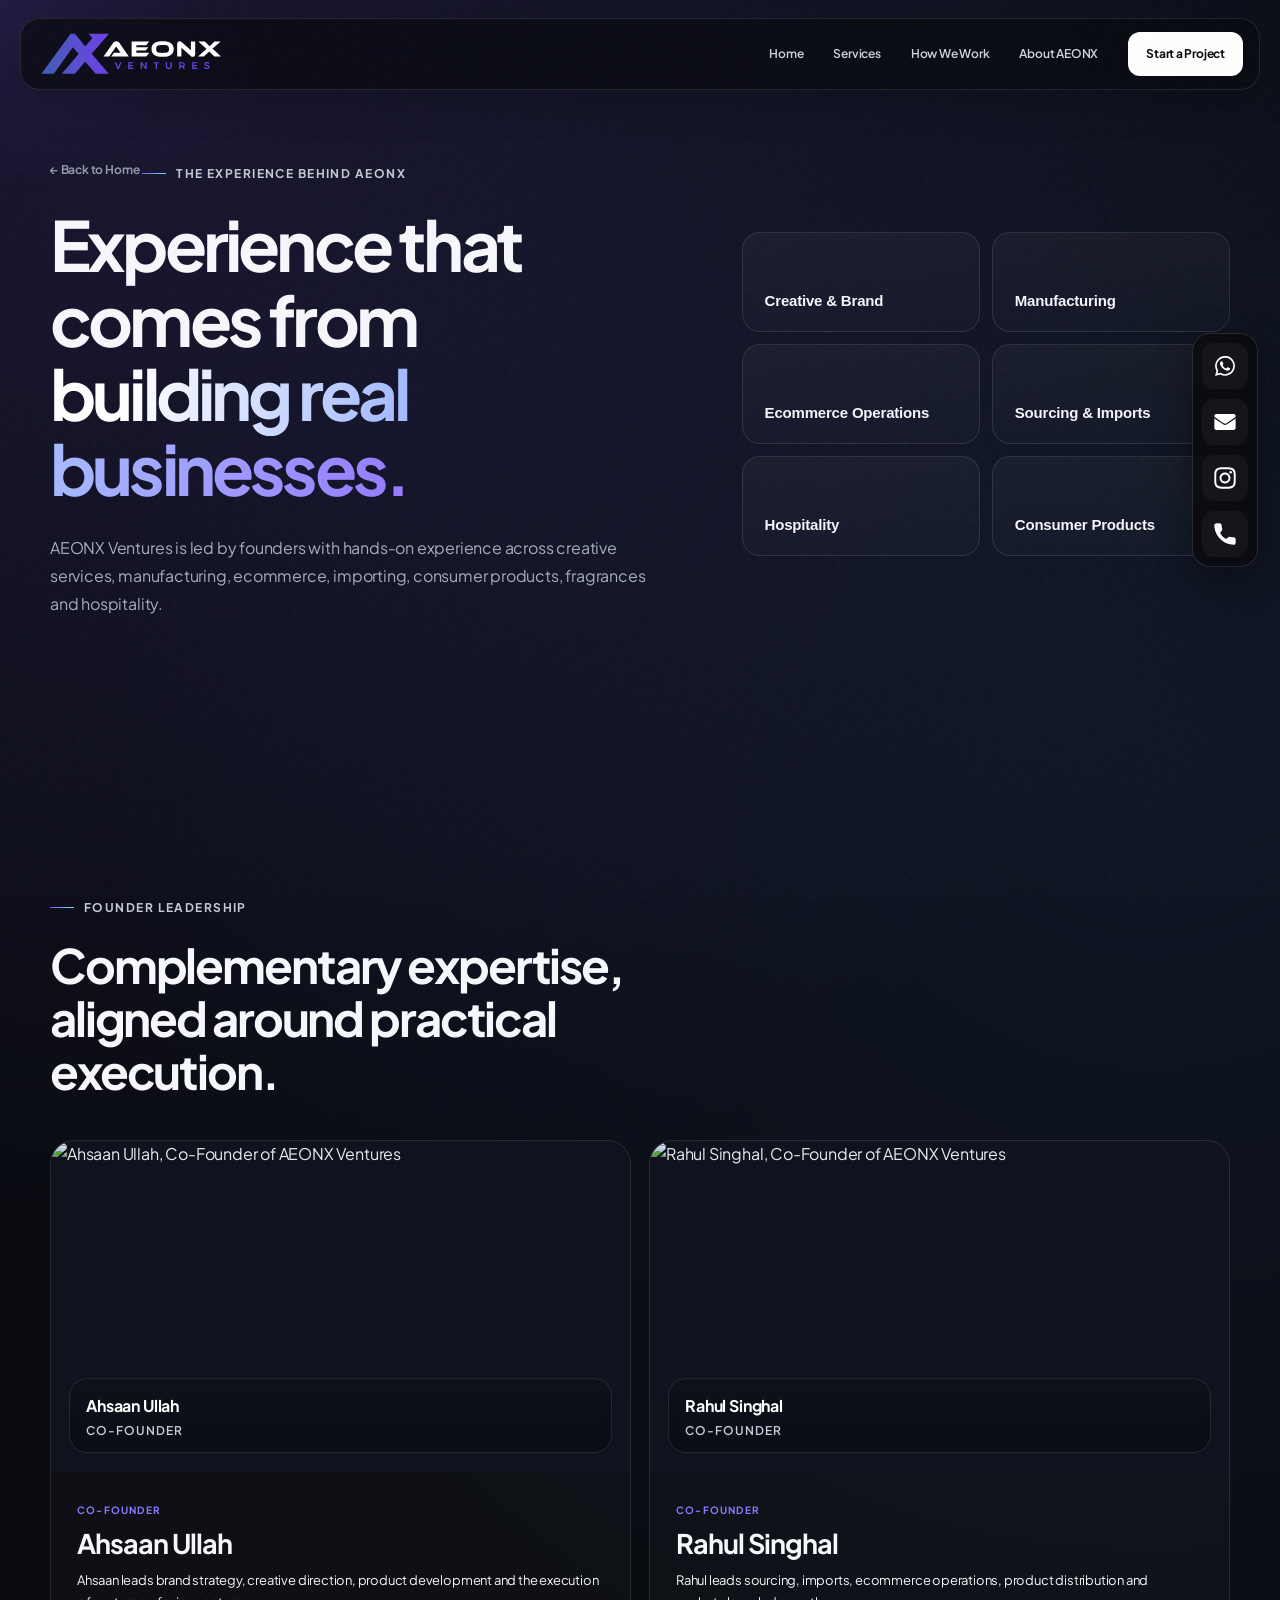
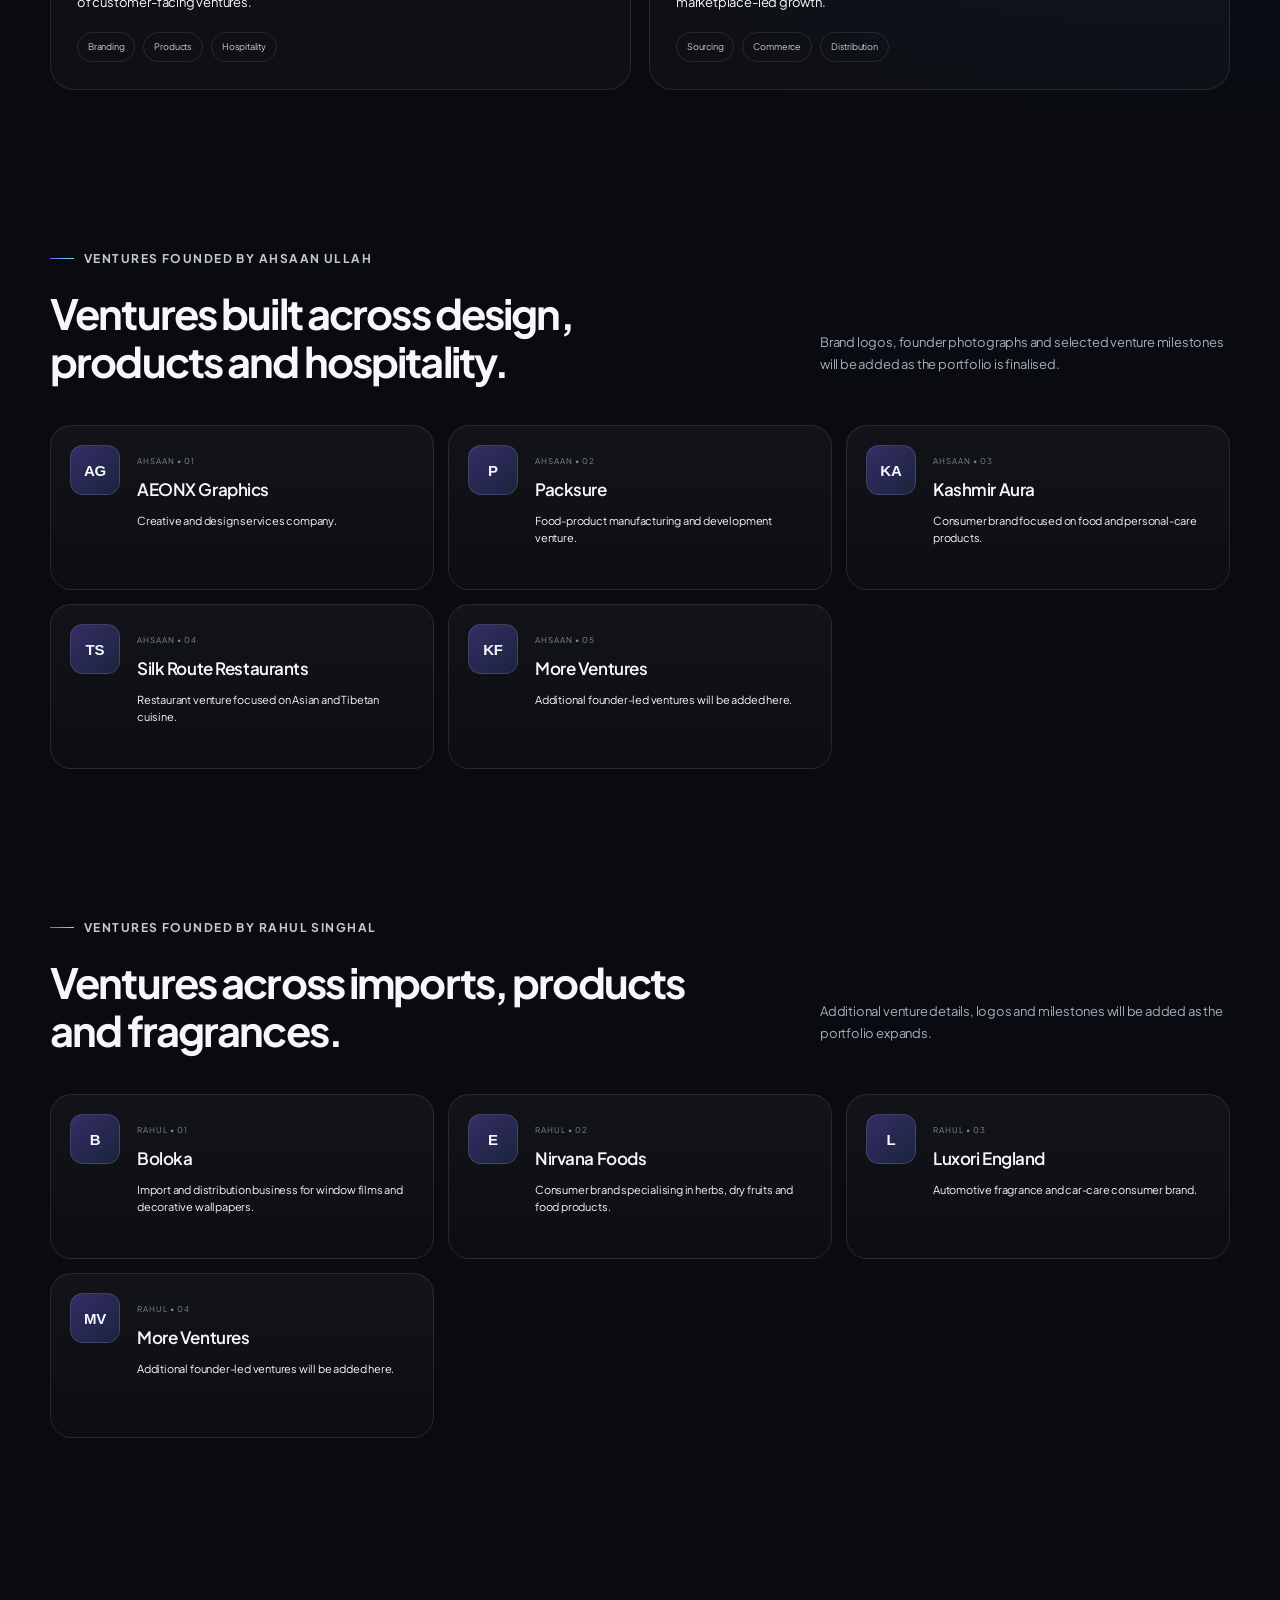
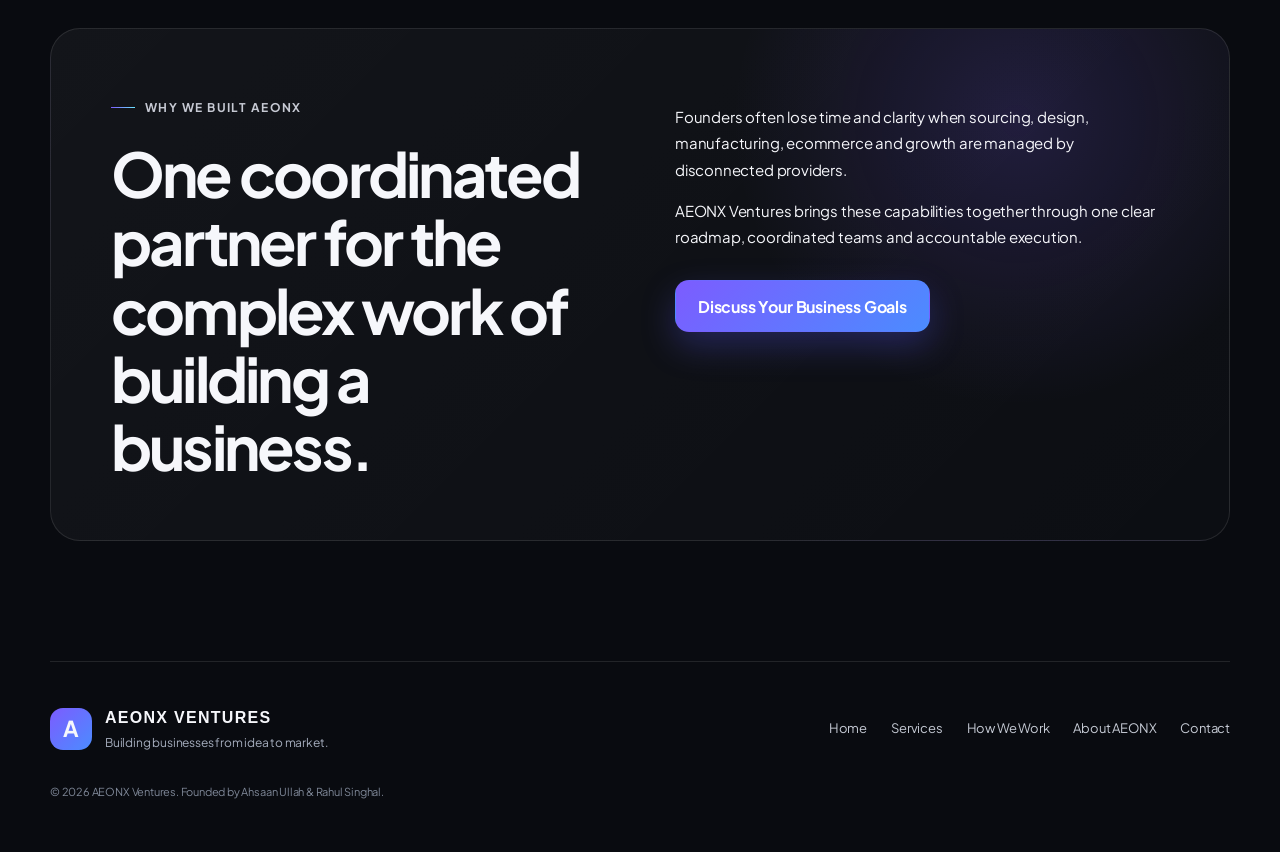
==== commit 908b333e: "Add files via upload" ====
--- a/about.html
+++ b/about.html
@@ -132,7 +132,7 @@
             <div class="venture-logo-placeholder">TS</div>
             <div>
               <span>Ahsaan • 04</span>
-              <h3>Tibetan Shao</h3>
+              <h3>Silk Route Restaurants</h3>
               <p>Restaurant venture focused on Asian and Tibetan cuisine.</p>
             </div>
           </article>
@@ -168,7 +168,7 @@
             <div class="venture-logo-placeholder">E</div>
             <div>
               <span>Rahul • 02</span>
-              <h3>Ekaksha</h3>
+              <h3>Nirvana Foods</h3>
               <p>Consumer brand specialising in herbs, dry fruits and food products.</p>
             </div>
           </article>
@@ -176,7 +176,7 @@
             <div class="venture-logo-placeholder">L</div>
             <div>
               <span>Rahul • 03</span>
-              <h3>Lunor</h3>
+              <h3>Luxori England</h3>
               <p>Automotive fragrance and car-care consumer brand.</p>
             </div>
           </article>
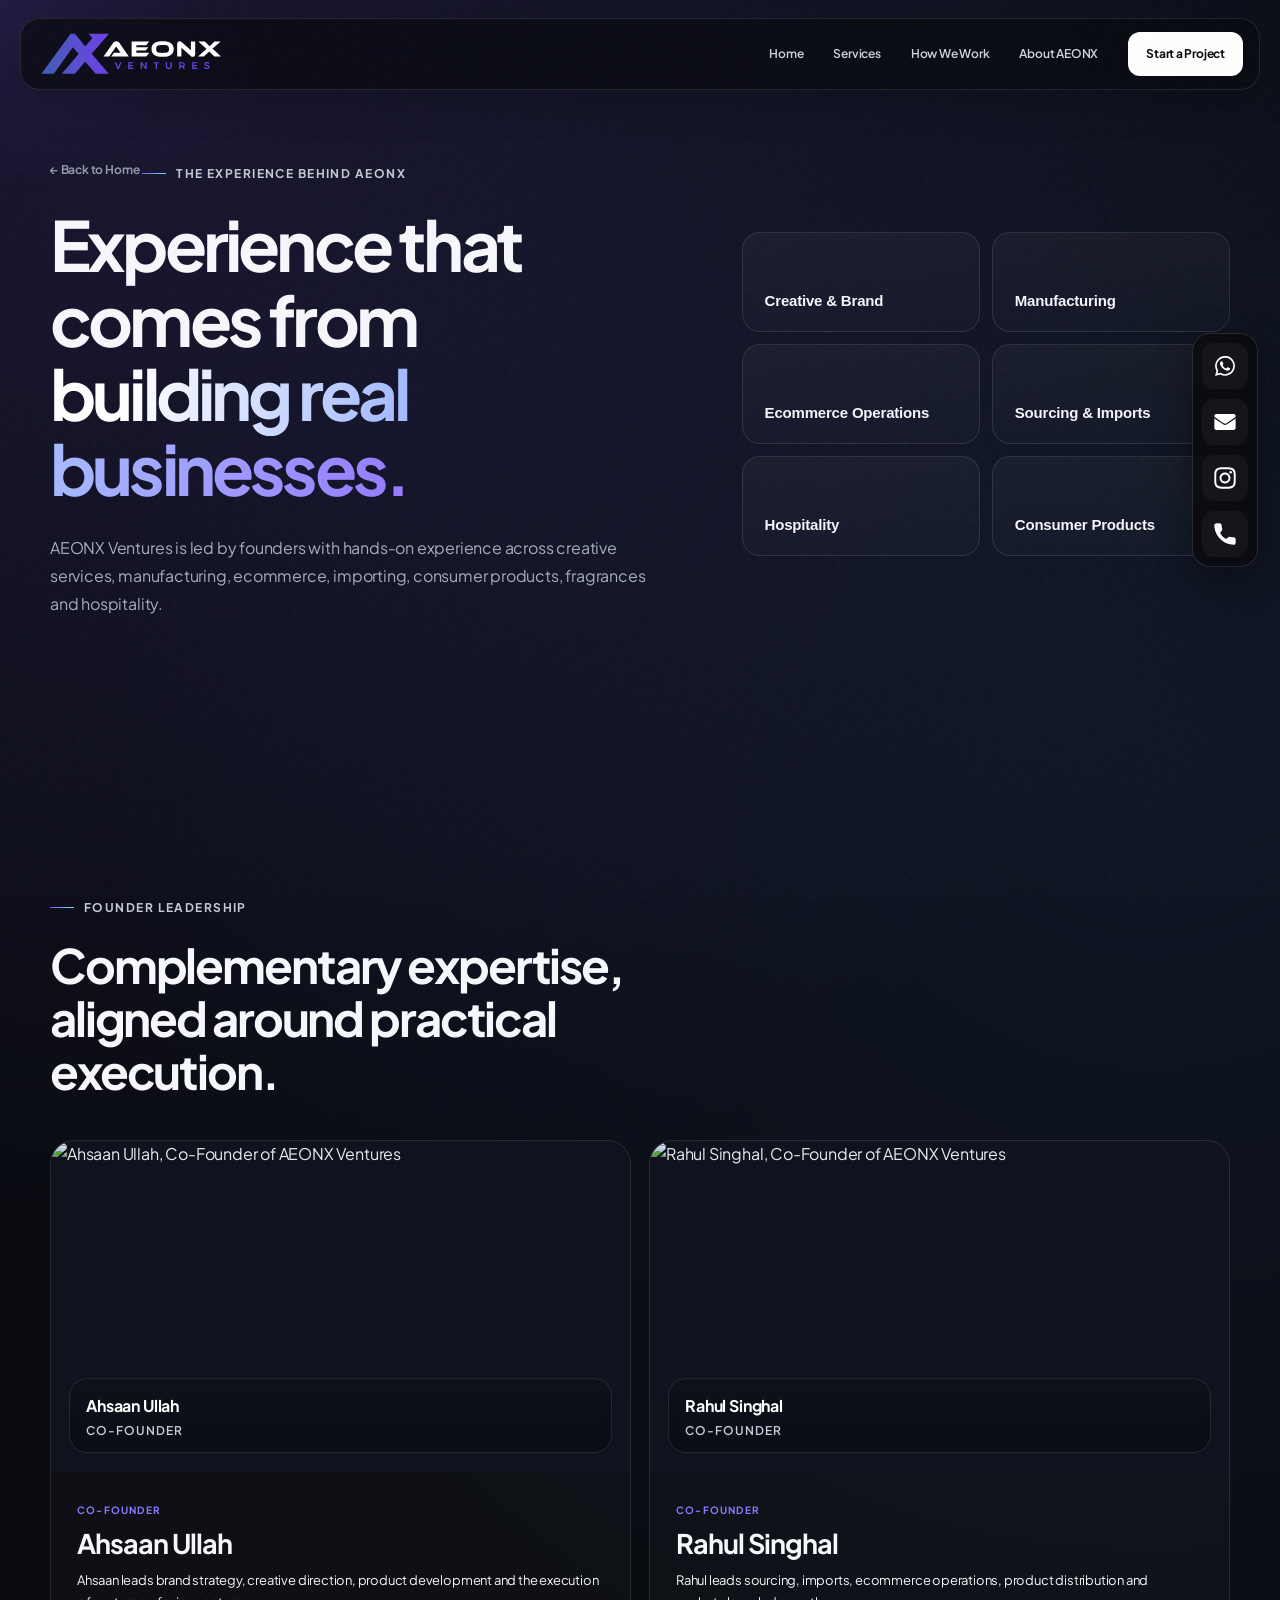
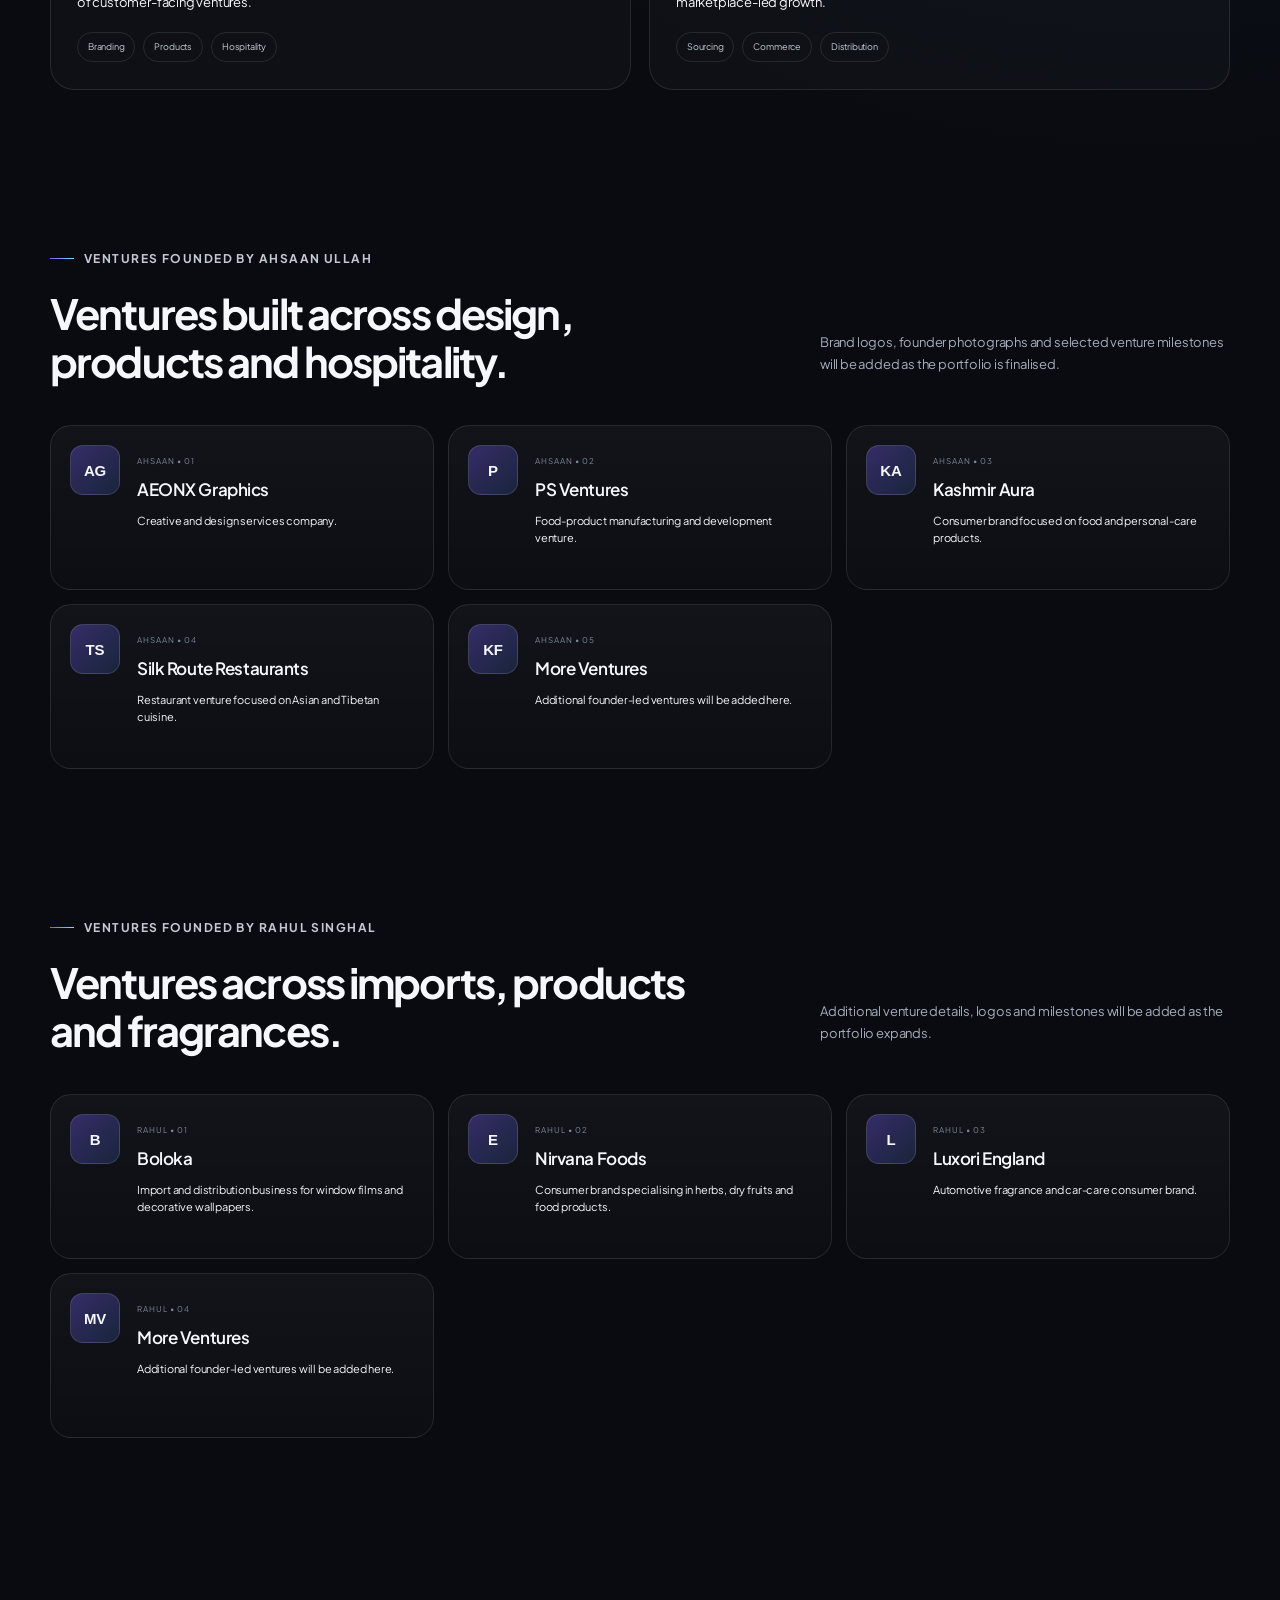
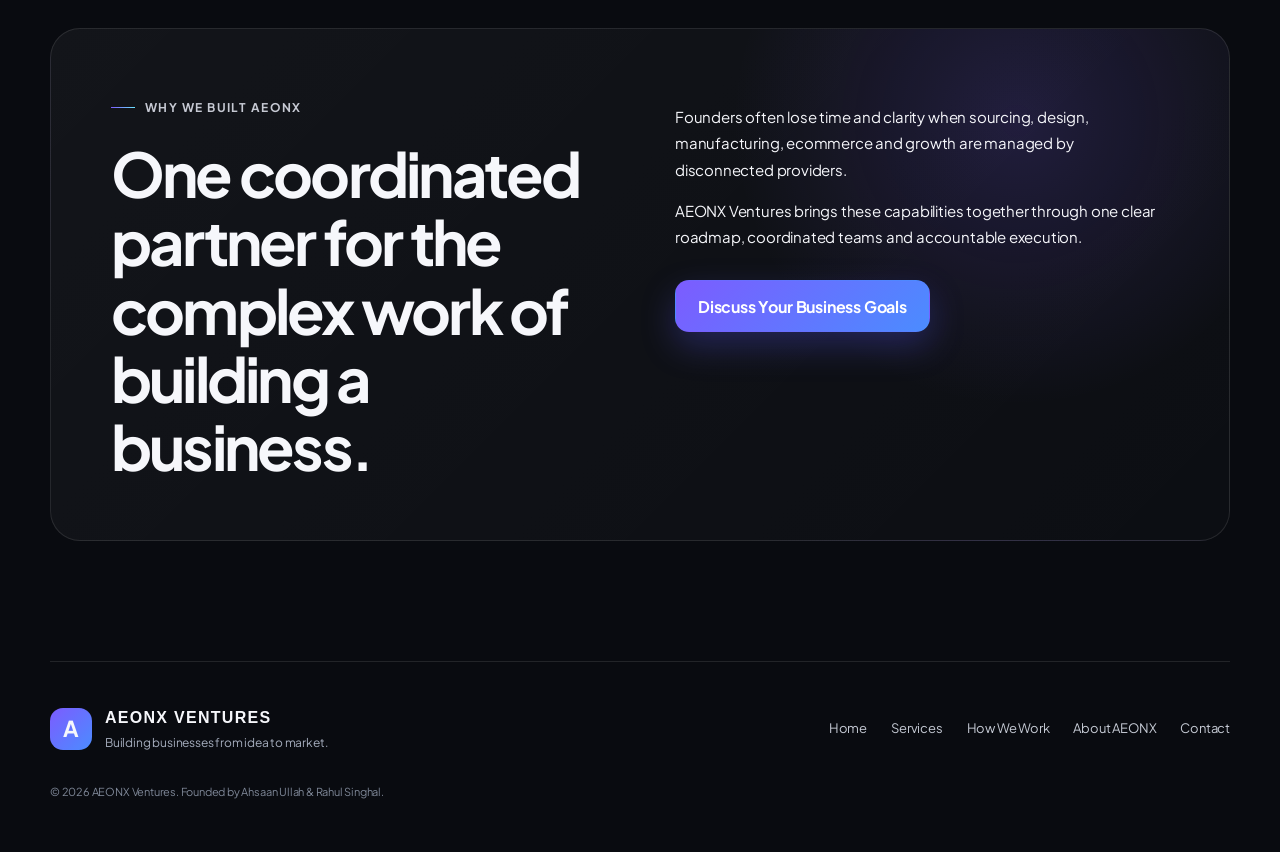
==== commit c6fb870f: "Add files via upload" ====
--- a/about.html
+++ b/about.html
@@ -116,7 +116,7 @@
             <div class="venture-logo-placeholder">P</div>
             <div>
               <span>Ahsaan • 02</span>
-              <h3>Packsure</h3>
+              <h3>PS Ventures</h3>
               <p>Food-product manufacturing and development venture.</p>
             </div>
           </article>
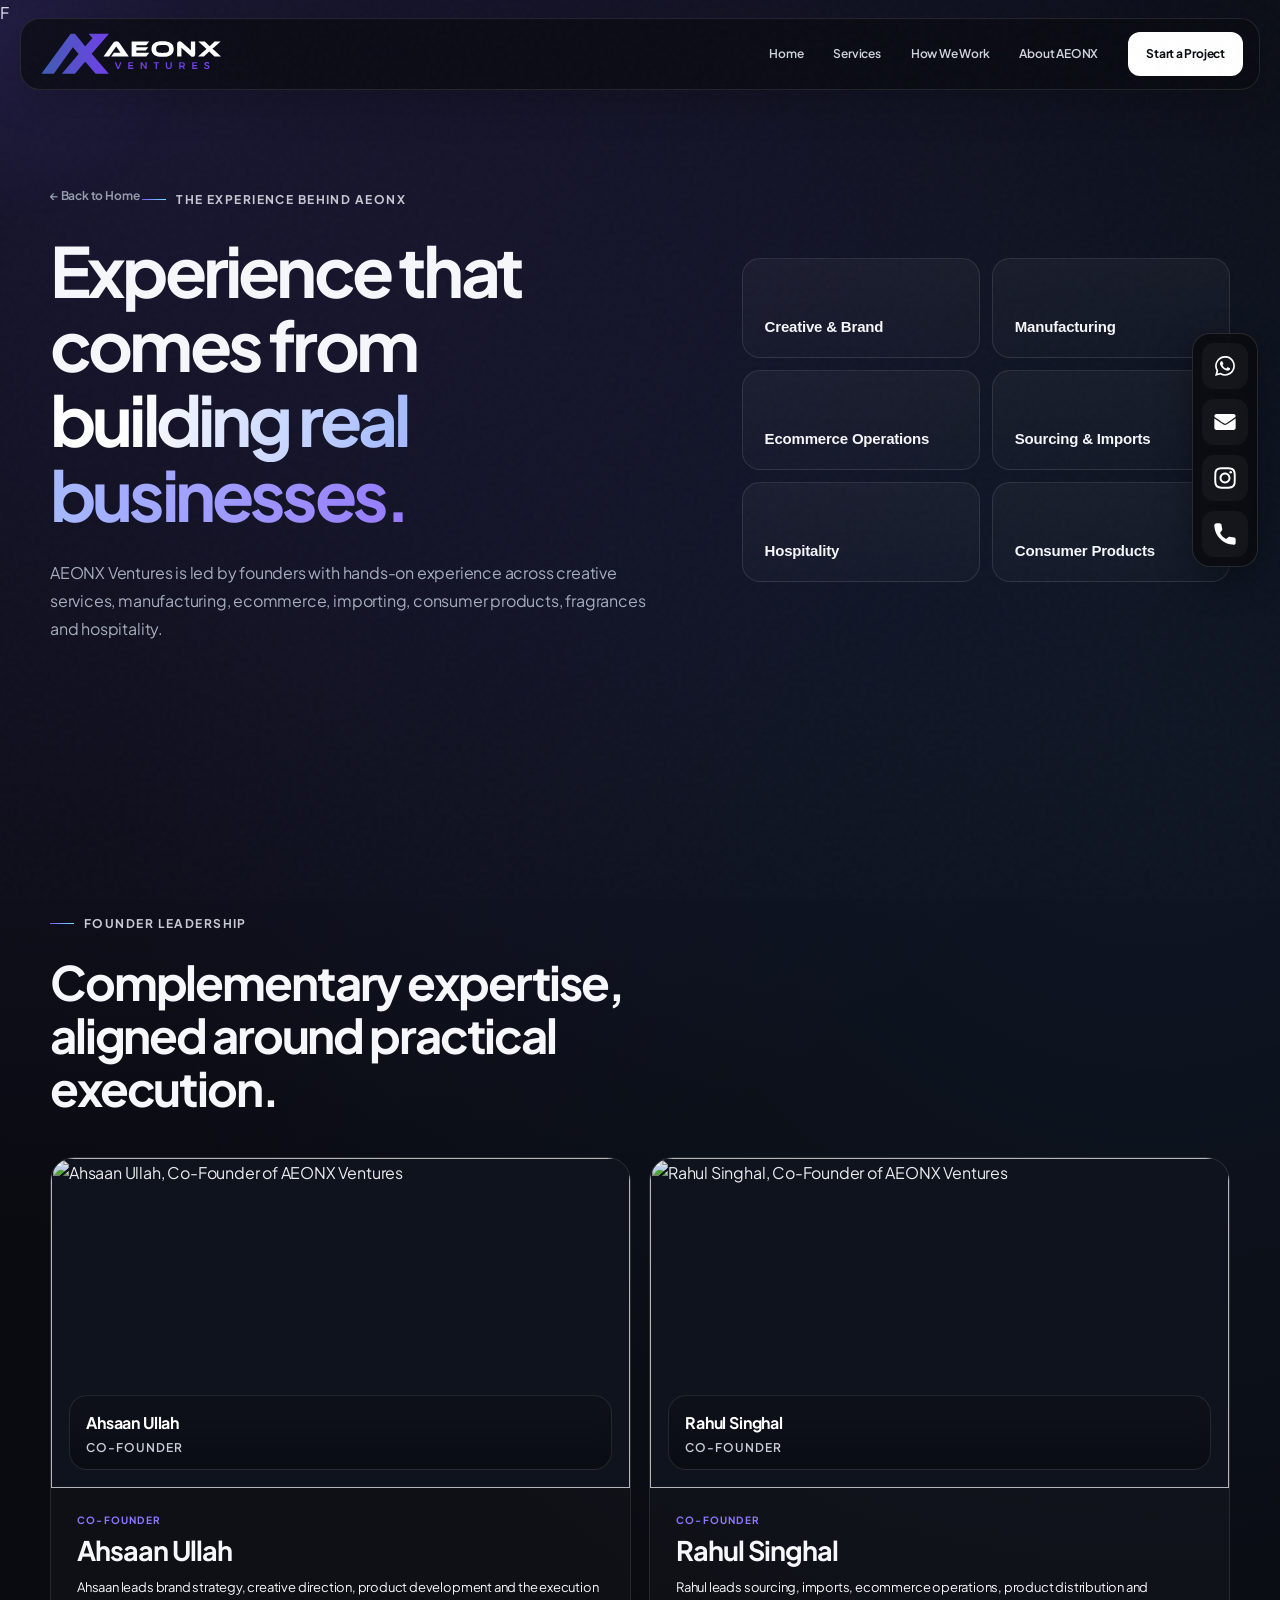
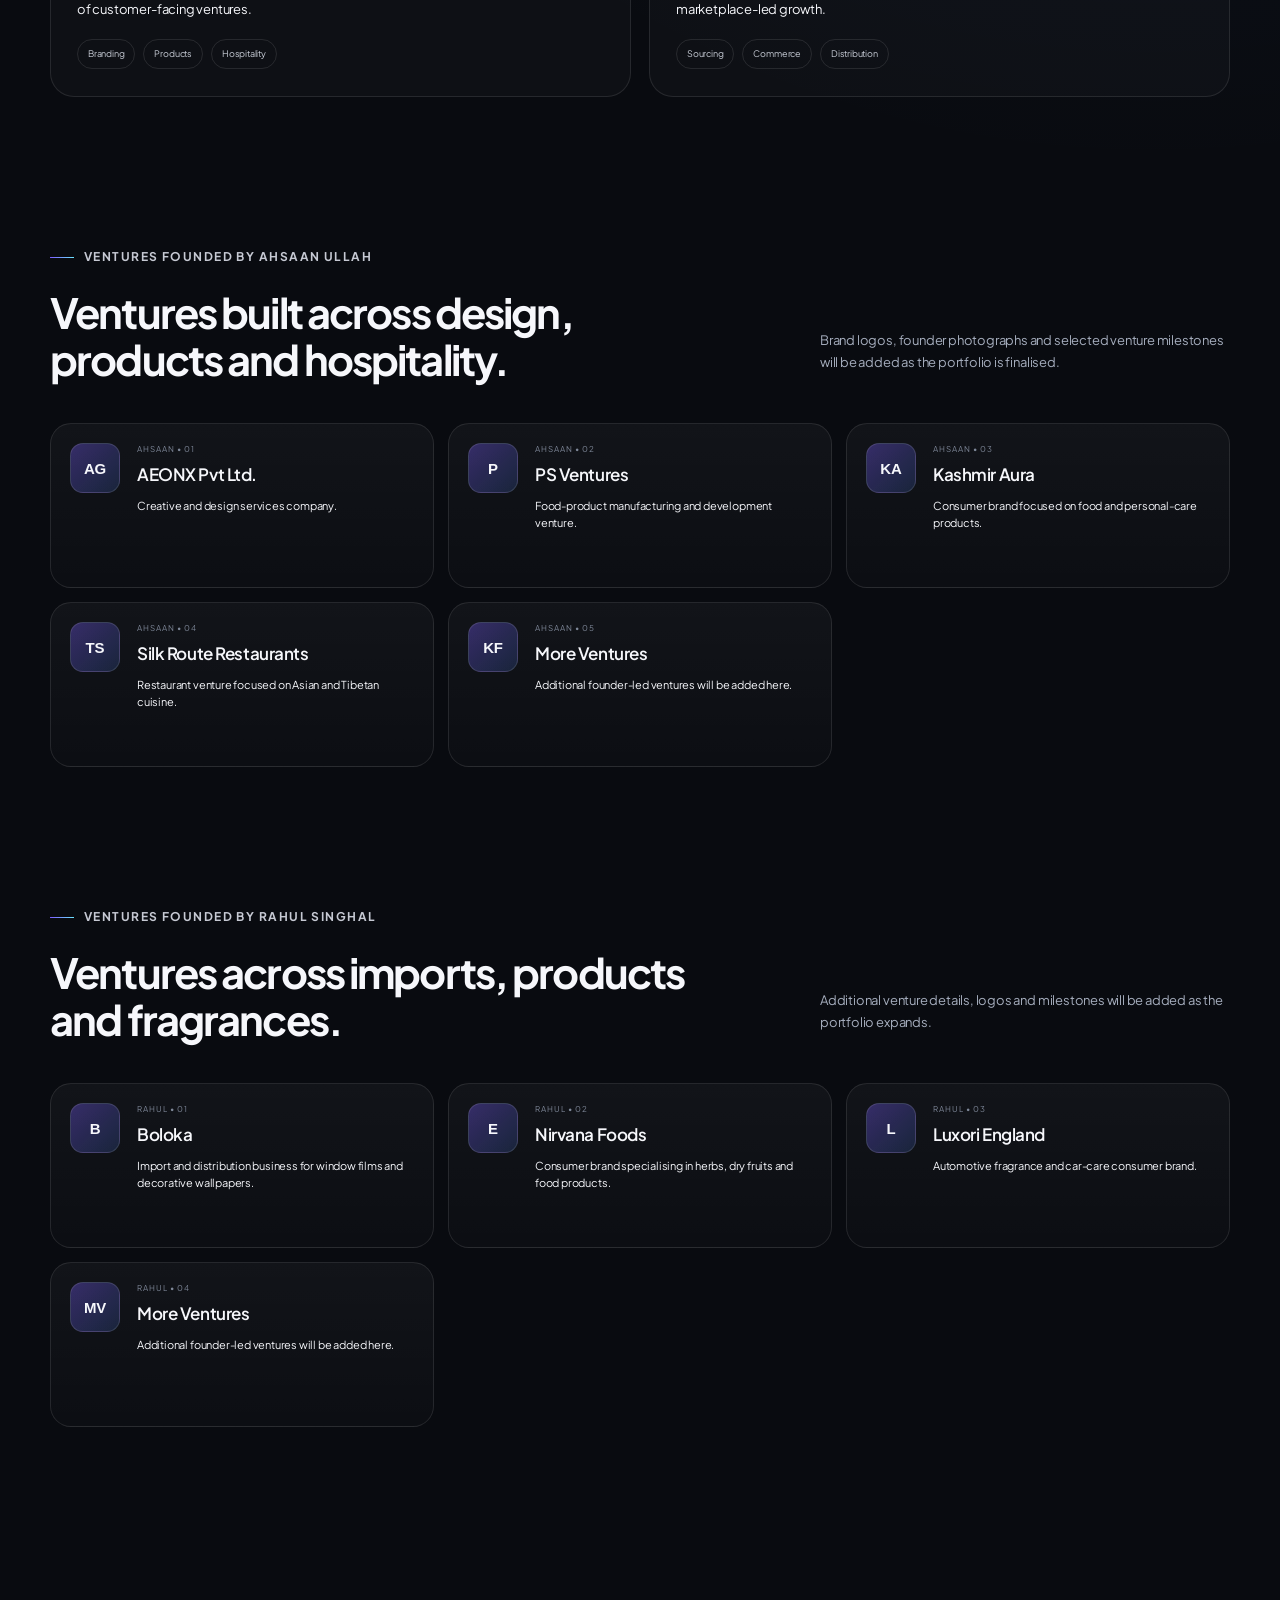
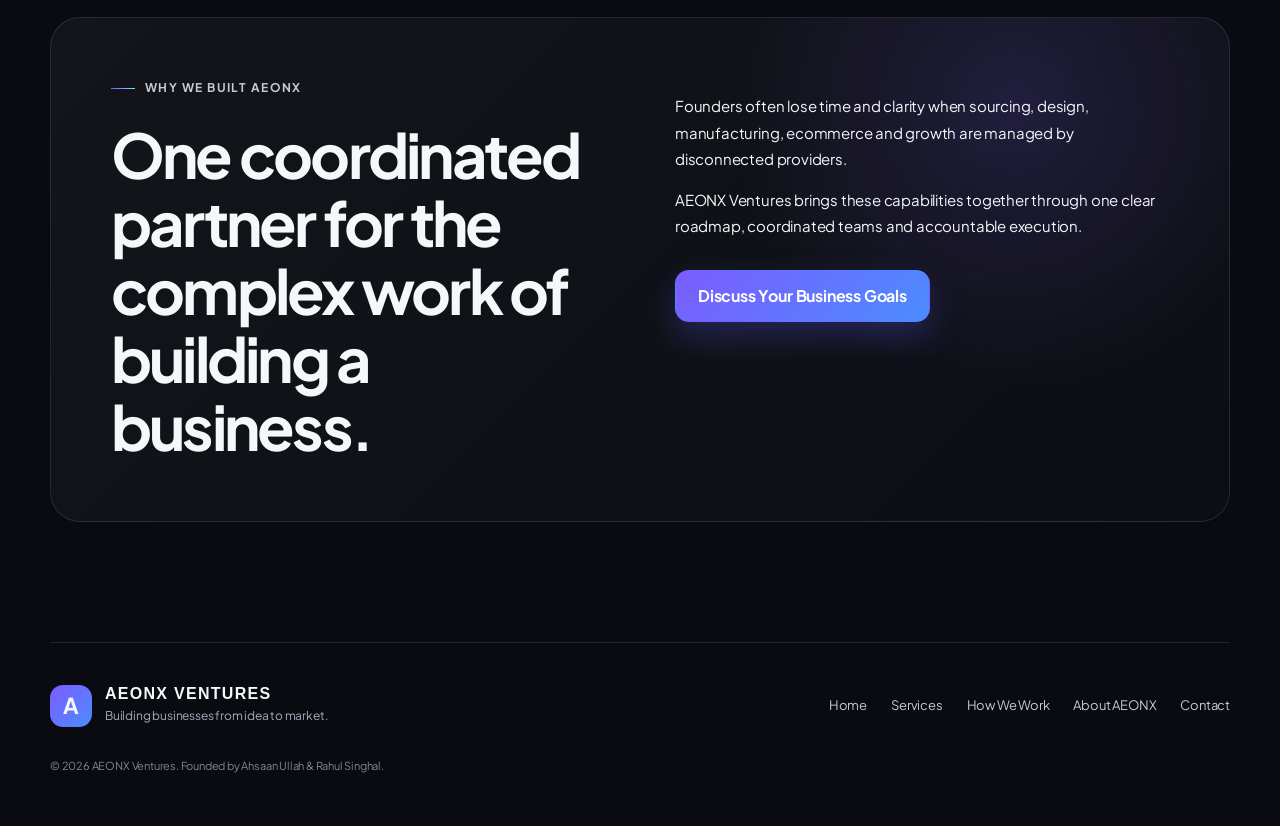
==== commit 7ace63dc: "Add files via upload" ====
--- a/about.html
+++ b/about.html
@@ -1,4 +1,4 @@
-<!DOCTYPE html>
+F<!DOCTYPE html>
 <html lang="en">
 <head>
   <meta charset="UTF-8" />
@@ -108,7 +108,7 @@
             <div class="venture-logo-placeholder">AG</div>
             <div>
               <span>Ahsaan • 01</span>
-              <h3>AEONX Graphics</h3>
+              <h3>AEONX Pvt Ltd.</h3>
               <p>Creative and design services company.</p>
             </div>
           </article>
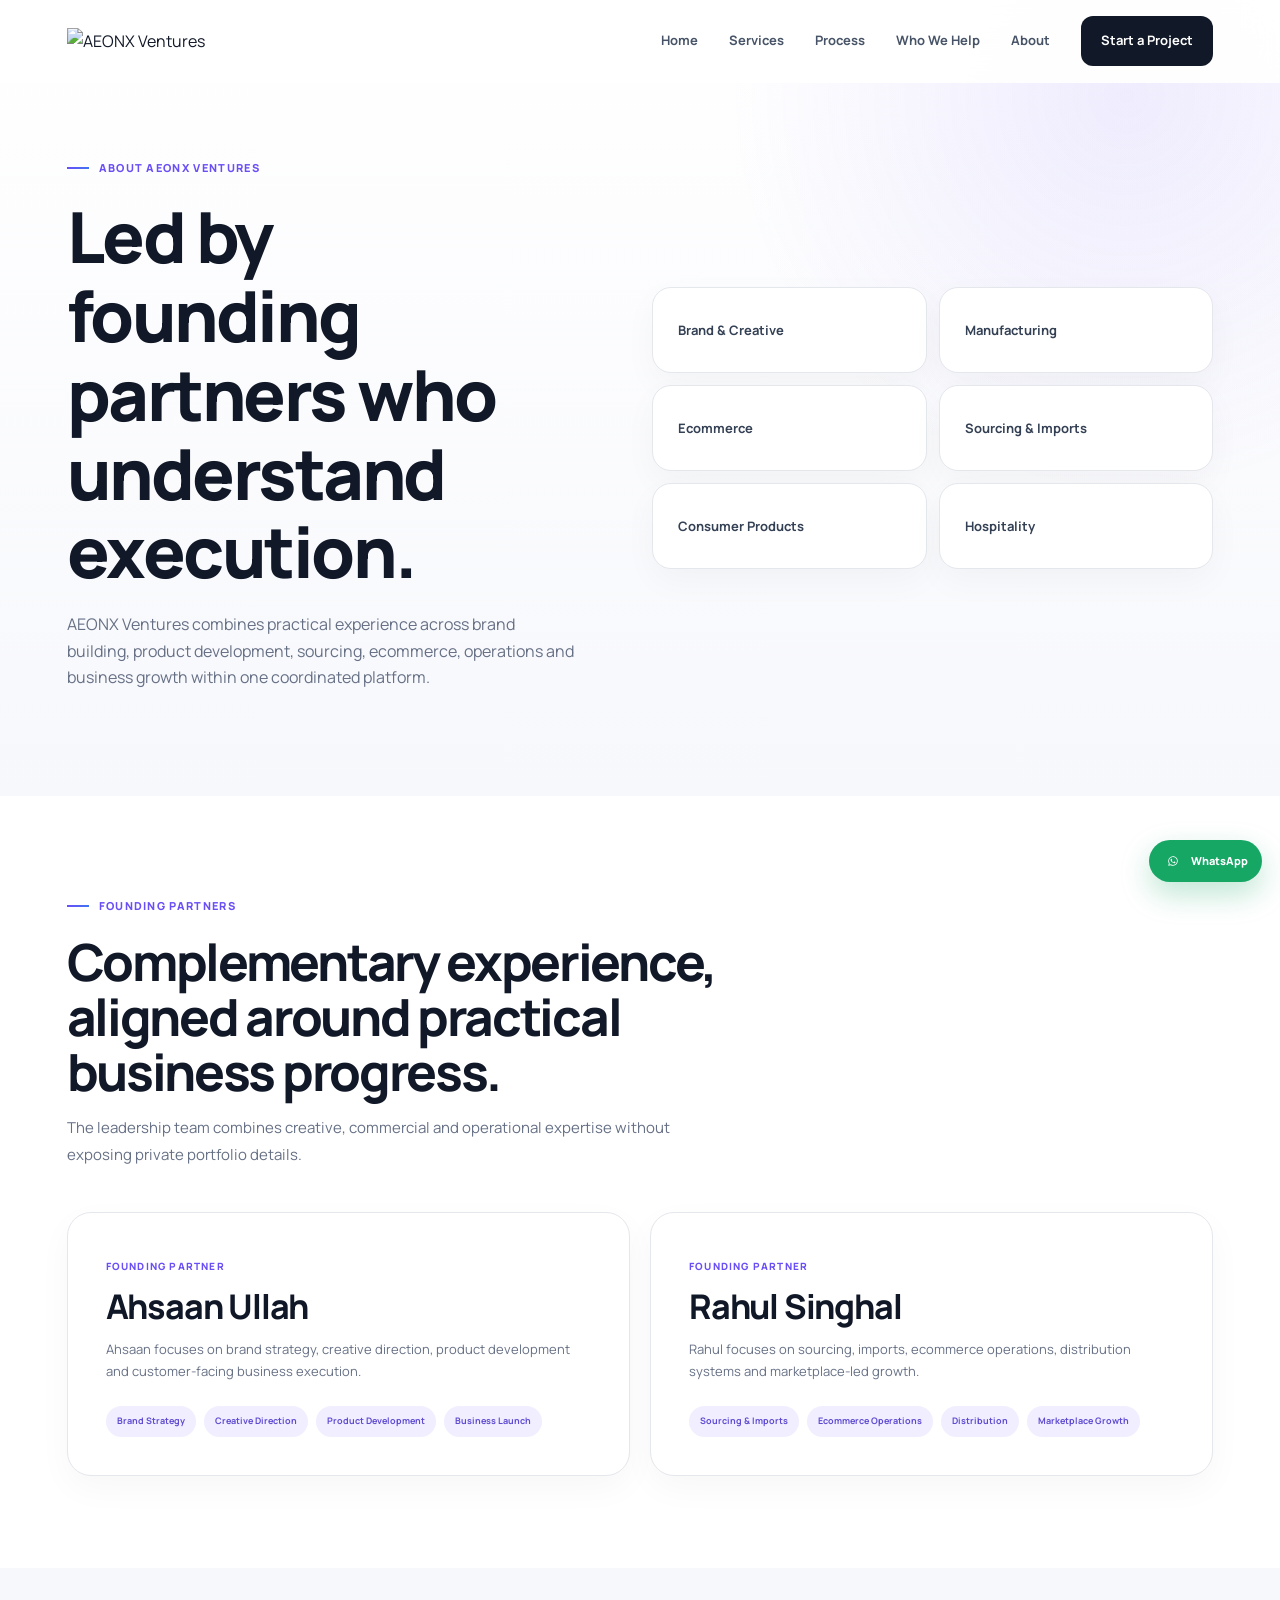
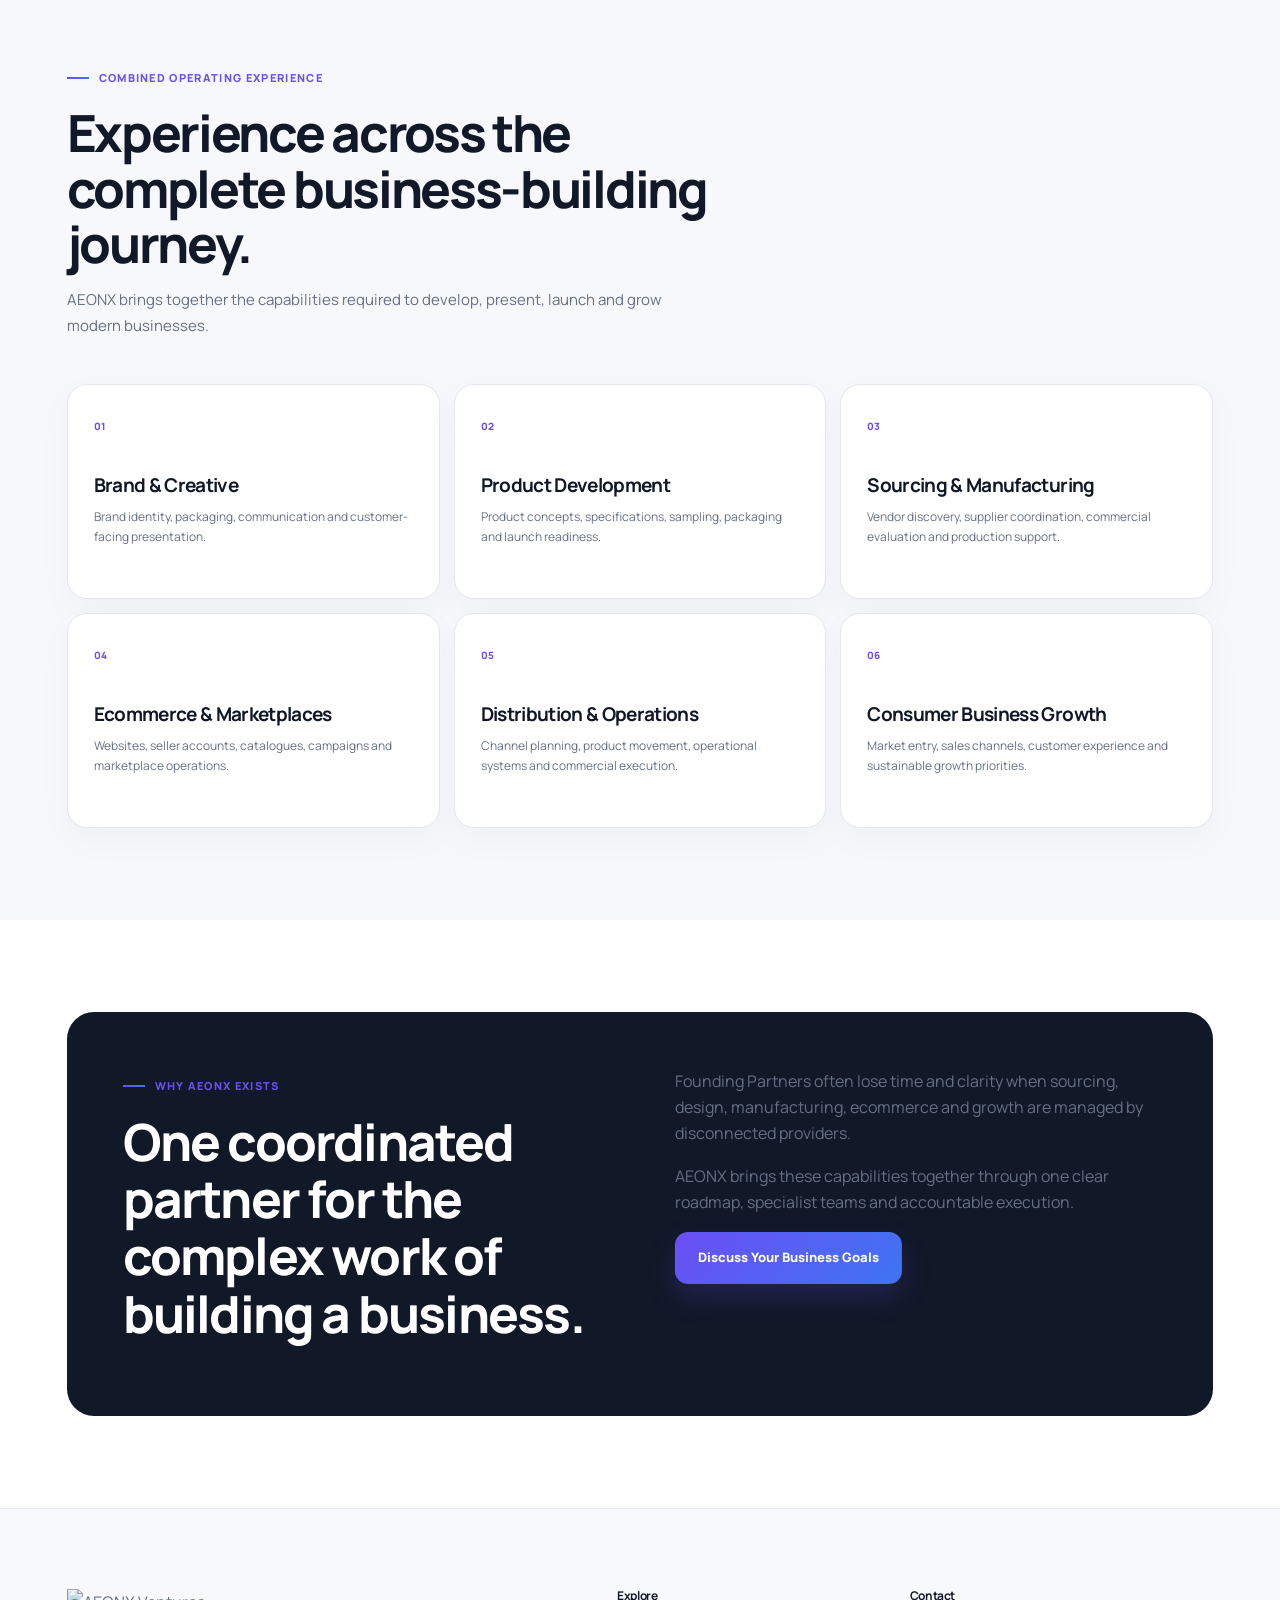
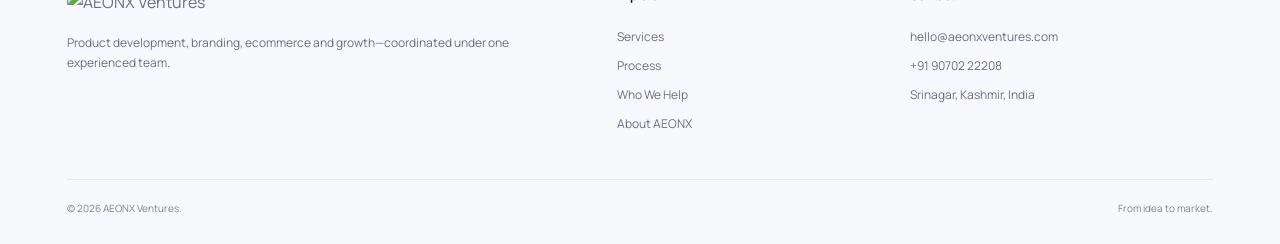
==== commit f462cc47: "Add files via upload" ====
--- a/about.html
+++ b/about.html
@@ -1,243 +1,81 @@
-F<!DOCTYPE html>
-<html lang="en">
-<head>
-  <meta charset="UTF-8" />
-  <meta name="viewport" content="width=device-width, initial-scale=1.0" />
-  <meta name="description" content="Meet the founders of AEONX Ventures and explore the practical operating experience behind its business-building services." />
-  <meta name="theme-color" content="#090b10" />
-  <title>About AEONX Ventures — Founders, Experience and Venture Portfolio</title>
-  <link rel="preconnect" href="https://fonts.googleapis.com">
-  <link rel="preconnect" href="https://fonts.gstatic.com" crossorigin>
-  <link href="https://fonts.googleapis.com/css2?family=Plus+Jakarta+Sans:wght@400;500;600;700&display=swap" rel="stylesheet">
-  <link rel="icon" href="assets/aeonx-favicon.svg" type="image/svg+xml">
-  <link rel="stylesheet" href="styles.css" />
-</head>
-<body class="about-page">
-  <div class="noise"></div>
-  <div class="cursor-glow" aria-hidden="true"></div>
-
-  <header class="site-header">
-    <a class="brand" href="index.html" aria-label="AEONX Ventures home">
-      <img src="assets/aeonx-logo.svg" alt="AEONX Ventures" class="header-logo">
-    </a>
-
-    <div class="header-controls">
-      <nav class="site-nav" aria-label="Primary navigation">
-        <a href="index.html#home">Home</a>
-        <a href="index.html#services">Services</a>
-        <a href="index.html#process">How We Work</a>
-        <a href="about.html">About AEONX</a>
-        <a class="nav-cta" href="index.html#contact">Start a Project</a>
-      </nav>
-      <button class="menu-toggle" type="button" aria-label="Open menu" aria-expanded="false">
-        <span></span><span></span>
-      </button>
-    </div>
-  </header>
-
-  <main>
-    <section class="section about-hero">
-      <div class="about-hero-copy reveal">
-        <a class="service-back" href="index.html">← Back to Home</a>
-        <span class="eyebrow">The Experience Behind AEONX</span>
-        <h1>Experience that comes from<br><span>building real businesses.</span></h1>
-        <p>AEONX Ventures is led by founders with hands-on experience across creative services, manufacturing, ecommerce, importing, consumer products, fragrances and hospitality.</p>
-      </div>
-
-      <div class="about-hero-proof reveal">
-        <span>Creative &amp; Brand</span>
-        <span>Manufacturing</span>
-        <span>Ecommerce Operations</span>
-        <span>Sourcing &amp; Imports</span>
-        <span>Hospitality</span>
-        <span>Consumer Products</span>
-      </div>
-    </section>
-
-    <section class="section founders-section">
-      <div class="section-heading reveal">
-        <span class="eyebrow">Founder Leadership</span>
-        <h2>Complementary expertise, aligned around practical execution.</h2>
-      </div>
-
-      <div class="founders-grid">
-        <article class="founder-card reveal" id="ahsaan-founder">
-          <div class="founder-photo-placeholder founder-photo-real founder-photo-ahsaan">
-            <img src="assets/founders/ahsaan-founder.webp" alt="Ahsaan Ullah, Co-Founder of AEONX Ventures">
-            <div class="founder-photo-overlay">
-              <span>Ahsaan Ullah</span>
-              <strong>Co-Founder</strong>
-            </div>
-          </div>
-          <div class="founder-copy">
-            <span>Co-Founder</span>
-            <h2>Ahsaan Ullah</h2>
-            <p>Ahsaan leads brand strategy, creative direction, product development and the execution of customer-facing ventures.</p>
-            <div class="founder-tags"><span>Branding</span><span>Products</span><span>Hospitality</span></div>
-          </div>
-        </article>
-
-        <article class="founder-card reveal" id="rahul-founder">
-          <div class="founder-photo-placeholder founder-photo-real founder-photo-rahul">
-            <img src="assets/founders/rahul-founder.webp" alt="Rahul Singhal, Co-Founder of AEONX Ventures">
-            <div class="founder-photo-overlay">
-              <span>Rahul Singhal</span>
-              <strong>Co-Founder</strong>
-            </div>
-          </div>
-          <div class="founder-copy">
-            <span>Co-Founder</span>
-            <h2>Rahul Singhal</h2>
-            <p>Rahul leads sourcing, imports, ecommerce operations, product distribution and marketplace-led growth.</p>
-            <div class="founder-tags"><span>Sourcing</span><span>Commerce</span><span>Distribution</span></div>
-          </div>
-        </article>
-      </div>
-    </section>
-
-    <section class="section founder-ventures">
-      <div class="section-heading split-heading reveal">
-        <div>
-          <span class="eyebrow">Ventures Founded by Ahsaan Ullah</span>
-          <h2>Ventures built across design, products and hospitality.</h2>
-        </div>
-        <p>Brand logos, founder photographs and selected venture milestones will be added as the portfolio is finalised.</p>
-      </div>
-      <div class="venture-grid reveal">
-          <article class="venture-card">
-            <div class="venture-logo-placeholder">AG</div>
-            <div>
-              <span>Ahsaan • 01</span>
-              <h3>AEONX Pvt Ltd.</h3>
-              <p>Creative and design services company.</p>
-            </div>
-          </article>
-          <article class="venture-card">
-            <div class="venture-logo-placeholder">P</div>
-            <div>
-              <span>Ahsaan • 02</span>
-              <h3>PS Ventures</h3>
-              <p>Food-product manufacturing and development venture.</p>
-            </div>
-          </article>
-          <article class="venture-card">
-            <div class="venture-logo-placeholder">KA</div>
-            <div>
-              <span>Ahsaan • 03</span>
-              <h3>Kashmir Aura</h3>
-              <p>Consumer brand focused on food and personal-care products.</p>
-            </div>
-          </article>
-          <article class="venture-card">
-            <div class="venture-logo-placeholder">TS</div>
-            <div>
-              <span>Ahsaan • 04</span>
-              <h3>Silk Route Restaurants</h3>
-              <p>Restaurant venture focused on Asian and Tibetan cuisine.</p>
-            </div>
-          </article>
-          <article class="venture-card">
-            <div class="venture-logo-placeholder">KF</div>
-            <div>
-              <span>Ahsaan • 05</span>
-              <h3>More Ventures</h3>
-              <p>Additional founder-led ventures will be added here.</p>
-            </div>
-          </article>
-      </div>
-    </section>
-
-    <section class="section founder-ventures rahul-ventures">
-      <div class="section-heading split-heading reveal">
-        <div>
-          <span class="eyebrow">Ventures Founded by Rahul Singhal</span>
-          <h2>Ventures across imports, products and fragrances.</h2>
-        </div>
-        <p>Additional venture details, logos and milestones will be added as the portfolio expands.</p>
-      </div>
-      <div class="venture-grid reveal">
-          <article class="venture-card">
-            <div class="venture-logo-placeholder">B</div>
-            <div>
-              <span>Rahul • 01</span>
-              <h3>Boloka</h3>
-              <p>Import and distribution business for window films and decorative wallpapers.</p>
-            </div>
-          </article>
-          <article class="venture-card">
-            <div class="venture-logo-placeholder">E</div>
-            <div>
-              <span>Rahul • 02</span>
-              <h3>Nirvana Foods</h3>
-              <p>Consumer brand specialising in herbs, dry fruits and food products.</p>
-            </div>
-          </article>
-          <article class="venture-card">
-            <div class="venture-logo-placeholder">L</div>
-            <div>
-              <span>Rahul • 03</span>
-              <h3>Luxori England</h3>
-              <p>Automotive fragrance and car-care consumer brand.</p>
-            </div>
-          </article>
-          <article class="venture-card">
-            <div class="venture-logo-placeholder">MV</div>
-            <div>
-              <span>Rahul • 04</span>
-              <h3>More Ventures</h3>
-              <p>Additional founder-led ventures will be added here.</p>
-            </div>
-          </article>
-      </div>
-    </section>
-
-    <section class="section about-company-story">
-      <div class="about-company-panel reveal">
-        <div>
-          <span class="eyebrow">Why We Built AEONX</span>
-          <h2>One coordinated partner for the complex work of building a business.</h2>
-        </div>
-        <div>
-          <p>Founders often lose time and clarity when sourcing, design, manufacturing, ecommerce and growth are managed by disconnected providers.</p>
-          <p>AEONX Ventures brings these capabilities together through one clear roadmap, coordinated teams and accountable execution.</p>
-          <a class="button button-primary" href="index.html#contact">Discuss Your Business Goals</a>
-        </div>
-      </div>
-    </section>
-  </main>
-
-  <footer class="site-footer">
-    <div class="footer-brand">
-      <span class="brand-mark">A</span>
-      <div>
-        <strong>AEONX VENTURES</strong>
-        <p>Building businesses from idea to market.</p>
-      </div>
-    </div>
-    <div class="footer-links">
+<!doctype html><html lang="en"><head><meta charset="utf-8"><meta name="viewport" content="width=device-width,initial-scale=1"><meta name="description" content="Meet the founding partners of AEONX Ventures and explore the practical experience behind the company."><meta name="theme-color" content="#ffffff"><title>About AEONX Ventures</title><link rel="preconnect" href="https://fonts.googleapis.com"><link rel="preconnect" href="https://fonts.gstatic.com" crossorigin><link href="https://fonts.googleapis.com/css2?family=Manrope:wght@400;500;600;700;800&display=swap" rel="stylesheet"><link rel="icon" href="assets/aeonx-favicon.svg" type="image/svg+xml"><link rel="stylesheet" href="styles.css">
+  <meta name="aeonx-layout-version" content="14"></head><body class="light-readable-theme">
+<header class="site-header" id="top">
+  <div class="container nav-wrap">
+    <a class="brand" href="index.html" aria-label="AEONX Ventures home"><img src="assets/aeonx-logo-dark.svg" alt="AEONX Ventures"></a>
+    <button class="menu-toggle" type="button" aria-label="Open navigation" aria-expanded="false"><svg viewBox="0 0 24 24" aria-hidden="true"><path d="M4 7h16M4 12h16M4 17h16"/></svg></button>
+    <nav class="site-nav" aria-label="Primary navigation">
       <a href="index.html#home">Home</a>
       <a href="index.html#services">Services</a>
-      <a href="index.html#process">How We Work</a>
-      <a href="about.html">About AEONX</a>
-      <a href="index.html#contact">Contact</a>
+      <a href="index.html#process">Process</a>
+      <a href="index.html#who-we-help">Who We Help</a>
+      <a href="about.html">About</a>
+      <a class="nav-cta" href="index.html#contact">Start a Project</a>
+    </nav>
+  </div>
+</header>
+<main>
+<section class="subhero"><div class="container subhero-grid"><div class="reveal"><span class="kicker">About AEONX Ventures</span><h1>Led by founding partners who understand execution.</h1><p>AEONX Ventures combines practical experience across brand building, product development, sourcing, ecommerce, operations and business growth within one coordinated platform.</p></div><div class="about-pill-grid reveal"><span>Brand & Creative</span><span>Manufacturing</span><span>Ecommerce</span><span>Sourcing & Imports</span><span>Consumer Products</span><span>Hospitality</span></div></div></section>
+<section class="section leadership-section">
+  <div class="container">
+    <div class="section-heading reveal">
+      <span class="kicker">Founding Partners</span>
+      <h2>Complementary experience, aligned around practical business progress.</h2>
+      <p>The leadership team combines creative, commercial and operational expertise without exposing private portfolio details.</p>
     </div>
-    <p class="copyright">© <span id="year"></span> AEONX Ventures. Founded by Ahsaan Ullah &amp; Rahul Singhal.</p>
-  </footer>
 
-  <div class="floating-contact" aria-label="Contact AEONX Ventures">
-  <a class="contact-icon whatsapp" href="https://wa.me/919070222208" target="_blank" rel="noopener noreferrer" aria-label="Chat on WhatsApp">
-    <img src="assets/icons/whatsapp.svg" alt="">
-  </a>
-  <a class="contact-icon email" href="mailto:hello@aeonxventures.com" aria-label="Send email">
-    <img src="assets/icons/email.svg" alt="">
-  </a>
-  <a class="contact-icon instagram" href="https://www.instagram.com/aeonxventures/" target="_blank" rel="noopener noreferrer" aria-label="Visit Instagram">
-    <img src="assets/icons/instagram.svg" alt="">
-  </a>
-  <a class="contact-icon phone" href="tel:+919070222208" aria-label="Call AEONX Ventures">
-    <img src="assets/icons/phone.svg" alt="">
-  </a>
-</div>
-  <script src="script.js"></script>
-</body>
-</html>+    <div class="partner-grid">
+      <article class="partner-profile reveal" id="ahsaan-partner">
+        <span>Founding Partner</span>
+        <h2>Ahsaan Ullah</h2>
+        <p>Ahsaan focuses on brand strategy, creative direction, product development and customer-facing business execution.</p>
+        <div class="partner-experience">
+          <b>Brand Strategy</b>
+          <b>Creative Direction</b>
+          <b>Product Development</b>
+          <b>Business Launch</b>
+        </div>
+      </article>
+
+      <article class="partner-profile reveal" id="rahul-partner">
+        <span>Founding Partner</span>
+        <h2>Rahul Singhal</h2>
+        <p>Rahul focuses on sourcing, imports, ecommerce operations, distribution systems and marketplace-led growth.</p>
+        <div class="partner-experience">
+          <b>Sourcing &amp; Imports</b>
+          <b>Ecommerce Operations</b>
+          <b>Distribution</b>
+          <b>Marketplace Growth</b>
+        </div>
+      </article>
+    </div>
+  </div>
+</section>
+
+<section class="section light-panel experience-section">
+  <div class="container">
+    <div class="section-heading reveal">
+      <span class="kicker">Combined Operating Experience</span>
+      <h2>Experience across the complete business-building journey.</h2>
+      <p>AEONX brings together the capabilities required to develop, present, launch and grow modern businesses.</p>
+    </div>
+
+    <div class="experience-grid">
+      <article class="experience-card reveal"><span>01</span><h3>Brand &amp; Creative</h3><p>Brand identity, packaging, communication and customer-facing presentation.</p></article>
+      <article class="experience-card reveal"><span>02</span><h3>Product Development</h3><p>Product concepts, specifications, sampling, packaging and launch readiness.</p></article>
+      <article class="experience-card reveal"><span>03</span><h3>Sourcing &amp; Manufacturing</h3><p>Vendor discovery, supplier coordination, commercial evaluation and production support.</p></article>
+      <article class="experience-card reveal"><span>04</span><h3>Ecommerce &amp; Marketplaces</h3><p>Websites, seller accounts, catalogues, campaigns and marketplace operations.</p></article>
+      <article class="experience-card reveal"><span>05</span><h3>Distribution &amp; Operations</h3><p>Channel planning, product movement, operational systems and commercial execution.</p></article>
+      <article class="experience-card reveal"><span>06</span><h3>Consumer Business Growth</h3><p>Market entry, sales channels, customer experience and sustainable growth priorities.</p></article>
+    </div>
+  </div>
+</section>
+<section class="section"><div class="container about-why reveal"><div><span class="kicker">Why AEONX Exists</span><h2>One coordinated partner for the complex work of building a business.</h2></div><div><p>Founding Partners often lose time and clarity when sourcing, design, manufacturing, ecommerce and growth are managed by disconnected providers.</p><p>AEONX brings these capabilities together through one clear roadmap, specialist teams and accountable execution.</p><a class="btn btn-primary" href="index.html#contact">Discuss Your Business Goals</a></div></div></section>
+</main><footer class="site-footer">
+  <div class="container footer-grid">
+    <div class="footer-brand"><img src="assets/aeonx-logo-dark.svg" alt="AEONX Ventures"><p>Product development, branding, ecommerce and growth—coordinated under one experienced team.</p></div>
+    <div><h3>Explore</h3><a href="index.html#services">Services</a><a href="index.html#process">Process</a><a href="index.html#who-we-help">Who We Help</a><a href="about.html">About AEONX</a></div>
+    <div><h3>Contact</h3><a href="mailto:hello@aeonxventures.com">hello@aeonxventures.com</a><a href="tel:+919070222208">+91 90702 22208</a><span>Srinagar, Kashmir, India</span></div>
+  </div>
+  <div class="container footer-bottom"><span>© <span id="year"></span> AEONX Ventures.</span><span>From idea to market.</span></div>
+</footer><a class="floating-whatsapp" href="https://wa.me/919070222208?text=Hello%20AEONX%20Ventures%2C%20I%20would%20like%20to%20discuss%20a%20project." target="_blank" rel="noopener" aria-label="Chat with AEONX Ventures on WhatsApp"><img src="assets/icons/whatsapp.svg" alt=""><span>WhatsApp</span></a><script src="script.js"></script></body></html>
--- a/styles.css
+++ b/styles.css
@@ -1,2387 +1,3703 @@
-:root{
-  --bg:#090b10;
-  --bg-soft:#10131b;
-  --panel:#141824;
-  --text:#f6f7fb;
-  --muted:#a5adbd;
-  --line:rgba(255,255,255,.10);
-  --violet:#7c5cff;
-  --blue:#4b8cff;
-  --cyan:#6ce5ff;
-  --radius:26px;
-  --shadow:0 30px 80px rgba(0,0,0,.35);
-}
-
-*{box-sizing:border-box}
-html{scroll-behavior:smooth}
-body{
-  margin:0;
+
+:root{--ink:#0f172a;--muted:#5f6b7a;--line:#e6eaf0;--soft:#f6f8fb;--white:#fff;--accent:#6847e8;--accent2:#3d72f4;--accent-soft:#f0edff;--green:#20b26b;--shadow:0 24px 70px rgba(16,24,40,.08);--radius:24px;--max:1180px}
+*{box-sizing:border-box}html{scroll-behavior:smooth;scroll-padding-top:90px}body{margin:0;font-family:Manrope,Arial,sans-serif;color:var(--ink);background:var(--white);line-height:1.65;-webkit-font-smoothing:antialiased}body.menu-open{overflow:hidden}img{max-width:100%;display:block}a{text-decoration:none;color:inherit}button,input,textarea,select{font:inherit}.container{width:min(var(--max),calc(100% - 40px));margin:auto}.section{padding:108px 0}.kicker{display:inline-flex;align-items:center;gap:10px;color:#5d45ce;font-size:11px;font-weight:800;letter-spacing:.12em;text-transform:uppercase}.kicker:before{content:"";width:22px;height:2px;background:linear-gradient(90deg,var(--accent2),var(--accent))}h1,h2,h3,p{margin-top:0}h1,h2,h3{letter-spacing:-.035em;line-height:1.12}h1{font-size:clamp(50px,6.2vw,86px);font-weight:800}h2{font-size:clamp(38px,4.3vw,60px);font-weight:750}h3{font-size:22px}p{color:var(--muted)}.section-heading{max-width:760px;margin-bottom:48px}.section-heading h2{margin:18px 0 16px}.section-heading p{font-size:16px;max-width:650px}.btn{min-height:52px;padding:0 22px;border-radius:13px;display:inline-flex;align-items:center;justify-content:center;font-weight:800;font-size:13px;border:1px solid transparent;transition:.25s}.btn-primary{color:#fff;background:linear-gradient(135deg,var(--accent),var(--accent2));box-shadow:0 12px 28px rgba(104,71,232,.22)}.btn-primary:hover{transform:translateY(-2px);box-shadow:0 16px 34px rgba(104,71,232,.3)}.btn-secondary{border-color:#d9dee7;background:#fff}.btn-secondary:hover{border-color:#aeb7c5;transform:translateY(-2px)}
+.site-header{position:fixed;top:0;left:0;right:0;z-index:100;background:rgba(255,255,255,.86);backdrop-filter:blur(16px);border-bottom:1px solid transparent;transition:.25s}.site-header.scrolled{border-color:var(--line);box-shadow:0 8px 30px rgba(16,24,40,.06)}.nav-wrap{height:78px;display:flex;align-items:center;justify-content:space-between}.brand img{width:205px;height:auto}.site-nav{display:flex;align-items:center;gap:28px;font-size:13px;font-weight:700}.site-nav>a:not(.nav-cta){color:#3d4756}.site-nav>a:not(.nav-cta):hover,.site-nav>a.active{color:var(--accent)}.nav-cta{padding:13px 18px;color:#fff;background:var(--ink);border-radius:12px}.menu-toggle{display:none;width:44px;height:44px;padding:10px;border:1px solid var(--line);border-radius:12px;background:#fff}.menu-toggle svg{fill:none;stroke:currentColor;stroke-width:1.8}
+.hero{padding:150px 0 92px;background:radial-gradient(circle at 85% 18%,#ece8ff 0,transparent 32%),linear-gradient(180deg,#fff,#fbfcff)}.hero-grid{display:grid;grid-template-columns:1.03fr .97fr;gap:68px;align-items:center}.hero-copy h1{max-width:710px;margin:22px 0}.hero-copy>p{max-width:680px;font-size:18px}.hero-actions{display:flex;gap:12px;flex-wrap:wrap;margin-top:32px}.hero-proof{display:grid;grid-template-columns:repeat(3,1fr);gap:20px;margin-top:48px;padding-top:28px;border-top:1px solid var(--line)}.hero-proof strong{display:block;font-size:26px;letter-spacing:-.04em}.hero-proof strong:after{content:"+"}.hero-proof div:last-child strong:after{content:""}.hero-proof span{display:block;color:var(--muted);font-size:11px;margin-top:4px}.hero-bento{display:grid;grid-template-columns:1.1fr .9fr;grid-template-rows:1fr 1fr;gap:12px;min-height:560px}.hero-tile{margin:0;border-radius:22px;overflow:hidden;box-shadow:var(--shadow);background:#eef1f6}.hero-tile-main{grid-row:1/3}.hero-tile img{width:100%;height:100%;object-fit:cover;transition:transform .6s}.hero-tile:hover img{transform:scale(1.04)}.hero-note{padding:23px;border-radius:22px;background:var(--ink);color:#fff;display:flex;flex-direction:column;justify-content:flex-end}.hero-note span{font-size:10px;color:#b9c1ce;text-transform:uppercase;letter-spacing:.13em}.hero-note strong{margin-top:9px;font-size:20px}.hero-note p{margin:7px 0 0;color:#b7c0ce;font-size:12px}.platform-strip{border-block:1px solid var(--line);background:#fff}.platform-strip>.container{min-height:78px;display:flex;align-items:center;justify-content:space-between;gap:28px}.platform-strip span{font-size:10px;color:#7b8492;text-transform:uppercase;letter-spacing:.12em;font-weight:800}.platform-strip div div{display:flex;gap:32px;flex-wrap:wrap}.platform-strip b{font-size:14px;color:#3e4755}
+.service-grid{display:grid;grid-template-columns:repeat(2,1fr);gap:20px}.service-card{border:1px solid var(--line);border-radius:26px;background:#fff;overflow:hidden;transition:.3s;box-shadow:0 12px 35px rgba(16,24,40,.035)}.service-card:hover{transform:translateY(-7px);box-shadow:var(--shadow);border-color:#d5cef8}.service-image{height:310px;position:relative;overflow:hidden;background:#eef1f5}.service-image img{width:100%;height:100%;object-fit:cover;transition:transform .55s}.service-card:hover .service-image img{transform:scale(1.045)}.service-image span{position:absolute;right:18px;top:18px;width:47px;height:47px;display:grid;place-items:center;border-radius:13px;background:rgba(255,255,255,.91);font-size:11px;font-weight:800}.service-body{padding:28px}.service-body small{font-size:9px;font-weight:800;text-transform:uppercase;letter-spacing:.12em;color:#7b8492}.service-body h3{margin:12px 0}.service-body p{min-height:52px;font-size:13px}.service-body strong{display:flex;align-items:center;gap:9px;margin-top:22px;color:var(--accent);font-size:12px}.service-body svg,.related-links svg{width:18px;height:18px;fill:none;stroke:currentColor;stroke-width:1.8}
+.process-section{background:var(--soft)}.process-layout{display:grid;grid-template-columns:.9fr 1.1fr;gap:80px;align-items:start}.process-cards{display:grid;gap:14px}.process-card{padding:28px;border:1px solid var(--line);border-radius:20px;background:#fff;display:grid;grid-template-columns:46px 1fr;column-gap:18px}.process-card>span{grid-row:1/3;width:38px;height:38px;border-radius:12px;background:var(--accent-soft);color:var(--accent);display:grid;place-items:center;font-size:10px;font-weight:800}.process-card h3{font-size:19px;margin-bottom:7px}.process-card p{font-size:12px;margin:0}
+.audience-grid{display:grid;grid-template-columns:repeat(4,1fr);gap:14px}.audience-card{padding:28px;border:1px solid var(--line);border-radius:20px;min-height:240px;background:#fff;transition:.25s}.audience-card:hover{border-color:#cfc7fb;background:#fcfbff;transform:translateY(-4px)}.audience-card span{color:var(--accent);font-size:10px;font-weight:800}.audience-card h3{margin:48px 0 13px;font-size:20px}.audience-card p{font-size:12px}.founder-led{padding-top:48px}.founder-led-panel{padding:58px;border-radius:30px;background:linear-gradient(135deg,#111827,#1c2440);color:#fff;display:grid;grid-template-columns:1fr 1fr;gap:70px}.founder-led-panel h2{font-size:clamp(38px,4vw,56px);margin:18px 0}.founder-led-panel>div:first-child>p{color:#b9c1ce;max-width:580px}.founder-values{display:grid;grid-template-columns:repeat(2,1fr);gap:12px}.founder-values article{padding:22px;border:1px solid rgba(255,255,255,.12);border-radius:17px;background:rgba(255,255,255,.04)}.founder-values span{font-size:9px;color:#aaa0ff}.founder-values h3{font-size:16px;margin:22px 0 7px}.founder-values p{color:#aeb8c6;font-size:11px;margin:0}
+.contact-section{background:var(--soft)}.contact-grid{display:grid;grid-template-columns:.9fr 1.1fr;gap:70px;align-items:start}.contact-copy h2{margin:18px 0}.contact-copy>p{font-size:15px}.direct-contact{display:grid;gap:10px;margin-top:28px}.direct-contact a{padding:16px;border:1px solid var(--line);border-radius:15px;background:#fff;display:grid;grid-template-columns:24px 1fr auto;align-items:center;gap:12px;font-size:12px}.direct-contact img{width:20px;height:20px;filter:invert(24%) sepia(69%) saturate(2682%) hue-rotate(239deg) brightness(94%)}.direct-contact strong{font-size:11px}.contact-form{padding:30px;border:1px solid var(--line);border-radius:24px;background:#fff;box-shadow:var(--shadow)}.contact-form label{display:flex;flex-direction:column;gap:7px;margin-bottom:15px;color:#344054;font-size:10px;font-weight:800;text-transform:uppercase;letter-spacing:.08em}.form-row{display:grid;grid-template-columns:repeat(2,1fr);gap:12px}.contact-form input,.contact-form select,.contact-form textarea{width:100%;border:1px solid #dfe3ea;border-radius:11px;background:#fbfcfe;padding:13px 14px;color:var(--ink);outline:none;text-transform:none;letter-spacing:0;font-weight:500}.contact-form input:focus,.contact-form select:focus,.contact-form textarea:focus{border-color:#a795f3;box-shadow:0 0 0 3px #eeeaff}.phone-field{display:grid;grid-template-columns:92px 1fr}.phone-field select{border-radius:11px 0 0 11px;border-right:0}.phone-field input{border-radius:0 11px 11px 0}.form-submit{width:100%;border:0;cursor:pointer}.form-note{text-align:center;font-size:10px;margin:10px 0 0}.honeypot{display:none!important}
+.site-footer{padding:70px 0 28px;border-top:1px solid var(--line)}.footer-grid{display:grid;grid-template-columns:1.4fr .7fr 1fr;gap:60px}.footer-brand img{width:205px}.footer-brand p{max-width:470px;font-size:12px;margin-top:18px}.footer-grid h3{font-size:12px;margin-bottom:16px}.footer-grid>div:not(:first-child){display:flex;flex-direction:column;gap:9px;font-size:12px}.footer-grid span{color:var(--muted)}.footer-bottom{margin-top:45px;padding-top:20px;border-top:1px solid var(--line);display:flex;justify-content:space-between;color:#7b8492;font-size:10px}.floating-whatsapp{position:fixed;right:18px;bottom:18px;z-index:90;padding:11px 14px;border-radius:999px;background:#16a765;color:#fff;box-shadow:0 12px 30px rgba(22,167,101,.28);display:flex;align-items:center;gap:8px;font-size:11px;font-weight:800}.floating-whatsapp img{width:20px;height:20px}
+.subhero,.service-hero{padding:148px 0 84px;background:linear-gradient(180deg,#fff,#f8f9fc)}.subhero-grid,.service-hero-grid{display:grid;grid-template-columns:1fr 1fr;gap:70px;align-items:center}.subhero h1,.service-hero h1{font-size:clamp(48px,5.5vw,76px);margin:20px 0}.subhero p,.service-hero p{font-size:16px;max-width:650px}.about-pill-grid{display:grid;grid-template-columns:repeat(2,1fr);gap:12px}.about-pill-grid span{padding:25px;border:1px solid var(--line);border-radius:17px;background:#fff;font-size:13px;font-weight:700}.founders-grid{display:grid;grid-template-columns:repeat(2,1fr);gap:20px}.founder-profile{border:1px solid var(--line);border-radius:25px;overflow:hidden;background:#fff}.founder-profile>img{width:100%;height:470px;object-fit:cover}.founder-profile>div{padding:28px}.founder-profile>div>span{font-size:10px;color:var(--accent);font-weight:800;text-transform:uppercase;letter-spacing:.12em}.founder-profile h2{font-size:34px;margin:9px 0}.founder-profile p{font-size:13px}.tags{display:flex;gap:7px;flex-wrap:wrap}.tags b{padding:7px 10px;border-radius:999px;background:var(--soft);font-size:9px}.light-panel{background:var(--soft)}.venture-columns{display:grid;grid-template-columns:repeat(2,1fr);gap:20px}.venture-column{padding:30px;border:1px solid var(--line);border-radius:23px;background:#fff}.venture-column>h3{font-size:20px;margin-bottom:23px}.venture-column article{padding:17px 0;border-top:1px solid var(--line)}.venture-column article h3{font-size:15px;margin-bottom:4px}.venture-column article p{font-size:11px;margin:0}.about-why{padding:56px;border-radius:27px;background:var(--ink);color:#fff;display:grid;grid-template-columns:1fr 1fr;gap:70px}.about-why h2{font-size:clamp(37px,4vw,54px);margin:18px 0}.about-why p{color:#b5bfcc}.service-hero-image{margin:0;border-radius:25px;overflow:hidden;box-shadow:var(--shadow);height:520px}.service-hero-image img{width:100%;height:100%;object-fit:cover}.back-link{display:inline-block;margin-bottom:25px;color:#667085;font-size:11px;font-weight:700}.service-summary{border-block:1px solid var(--line)}.service-summary>.container{display:grid;grid-template-columns:repeat(3,1fr)}.service-summary div{padding:22px;border-right:1px solid var(--line);display:flex;flex-direction:column}.service-summary div:last-child{border:0}.service-summary span{color:#7b8492;font-size:9px;text-transform:uppercase;letter-spacing:.12em}.service-summary strong{font-size:12px}.steps-grid{display:grid;grid-template-columns:repeat(4,1fr);gap:14px}.step-card{padding:27px;border:1px solid var(--line);border-radius:20px;min-height:260px}.step-card span{font-size:10px;color:var(--accent);font-weight:800}.step-card h3{font-size:18px;margin:48px 0 12px}.step-card p{font-size:11px}.scope-grid{display:grid;grid-template-columns:1fr 1fr;gap:80px}.scope-grid h2{margin:18px 0}.scope-grid p{font-size:13px}.check-list{list-style:none;padding:0;margin:0}.check-list li{padding:17px 0;border-bottom:1px solid #dfe3e9;display:flex;align-items:center;gap:12px;font-size:12px;font-weight:600}.check-list svg{width:20px;height:20px;fill:none;stroke:var(--accent);stroke-width:2}.deliverable-grid{display:grid;grid-template-columns:repeat(3,1fr);gap:12px}.deliverable-grid span{padding:20px;border:1px solid var(--line);border-radius:16px;font-size:12px;font-weight:700;background:#fff}.related-section{padding-top:40px}.related-links{display:grid;grid-template-columns:repeat(3,1fr);gap:12px}.related-links a{padding:20px;border:1px solid var(--line);border-radius:16px;display:grid;grid-template-columns:auto 1fr auto;align-items:center;gap:12px}.related-links a:hover{border-color:#cfc7fb;background:#fcfbff}.related-links span{font-size:9px;color:var(--accent)}.related-links strong{font-size:12px}.service-cta{padding-top:35px}.cta-panel{padding:52px;border-radius:27px;background:linear-gradient(135deg,#efeaff,#edf4ff);display:grid;grid-template-columns:1fr auto;gap:50px;align-items:center}.cta-panel h2{font-size:clamp(34px,3.7vw,52px);margin:18px 0}.cta-panel p{max-width:700px}.cta-panel>div:last-child{display:flex;flex-direction:column;gap:10px;min-width:220px}
+.reveal{opacity:0;transform:translateY(22px);transition:opacity .65s ease,transform .65s ease}.reveal.visible{opacity:1;transform:none}
+@media(max-width:1050px){.site-nav{gap:19px;font-size:11px}.hero-grid,.subhero-grid,.service-hero-grid,.contact-grid,.process-layout,.founder-led-panel,.scope-grid{grid-template-columns:1fr}.hero-copy{max-width:820px}.hero-bento{min-height:480px}.audience-grid,.steps-grid{grid-template-columns:repeat(2,1fr)}.founder-values{grid-template-columns:repeat(2,1fr)}.related-links{grid-template-columns:1fr}.cta-panel{grid-template-columns:1fr}.cta-panel>div:last-child{flex-direction:row}.service-hero-image{height:460px}}
+@media(max-width:760px){.container{width:min(100% - 28px,var(--max))}.section{padding:78px 0}.nav-wrap{height:70px}.brand img{width:170px}.menu-toggle{display:block}.site-nav{position:fixed;top:70px;left:0;right:0;bottom:0;padding:26px 20px;background:#fff;display:flex;flex-direction:column;align-items:stretch;gap:8px;transform:translateX(100%);transition:.3s}.site-nav.open{transform:none}.site-nav a{padding:15px;border-bottom:1px solid var(--line);font-size:14px}.nav-cta{text-align:center}.hero{padding:118px 0 70px}.hero-grid{gap:42px}.hero-copy>p{font-size:15px}.hero-bento{grid-template-columns:1fr 1fr;grid-template-rows:250px 170px;min-height:auto}.hero-tile-main{grid-row:auto;grid-column:1/3}.hero-note{padding:17px}.hero-proof{gap:12px}.platform-strip>.container{padding:20px 0;align-items:flex-start;flex-direction:column}.platform-strip div div{gap:18px}.service-grid,.founders-grid,.venture-columns{grid-template-columns:1fr}.service-image{height:250px}.audience-grid,.steps-grid,.deliverable-grid{grid-template-columns:1fr}.founder-led-panel,.about-why{padding:28px;gap:40px}.founder-values{grid-template-columns:1fr}.form-row{grid-template-columns:1fr}.footer-grid{grid-template-columns:1fr;gap:30px}.footer-bottom{flex-direction:column;gap:5px}.subhero,.service-hero{padding:118px 0 65px}.about-pill-grid{grid-template-columns:1fr}.founder-profile>img{height:380px}.service-summary>.container{grid-template-columns:1fr}.service-summary div{border-right:0;border-bottom:1px solid var(--line)}.scope-grid{gap:40px}.cta-panel>div:last-child{flex-direction:column}.floating-whatsapp span{display:none}.floating-whatsapp{padding:12px}}
+@media(max-width:480px){h1{font-size:45px}.hero-actions{flex-direction:column}.hero-actions .btn{width:100%}.hero-proof{grid-template-columns:1fr}.hero-bento{grid-template-rows:220px 145px}.service-body{padding:23px}.service-image{height:220px}.founder-profile>img{height:320px}.direct-contact a{grid-template-columns:22px 1fr}.direct-contact strong{display:none}}
+
+
+/* ==========================================================
+   V8 — RESTORED AEONX ORBIT LOADER
+   ========================================================== */
+body.loader-active{overflow:hidden}
+.site-loader{
+  position:fixed;inset:0;z-index:99999;display:grid;place-items:center;
+  background:radial-gradient(circle at center,rgba(105,82,255,.18),transparent 38%),#07080d;
+  overflow:hidden;transition:opacity .7s ease,visibility .7s ease;
+}
+.site-loader.is-hidden{opacity:0;visibility:hidden;pointer-events:none}
+.services-loader{position:relative;width:380px;height:480px}
+.loader-center{
+  position:absolute;top:132px;left:50%;z-index:5;width:110px;height:110px;
+  transform:translateX(-50%);display:grid;place-items:center;border:1px solid rgba(125,100,255,.5);
+  border-radius:50%;background:rgba(12,13,22,.96);
+  box-shadow:0 0 28px rgba(105,82,255,.38),inset 0 0 25px rgba(105,82,255,.14)
+}
+.loader-center:before{content:"";position:absolute;inset:-13px;border:1px solid rgba(105,82,255,.25);border-radius:50%;animation:loaderPulse 2s ease-in-out infinite}
+.loader-main-logo{width:64px;height:64px;object-fit:contain}
+.loader-orbit{
+  position:absolute;top:35px;left:50%;width:305px;height:305px;transform:translateX(-50%);
+  border:1px solid rgba(255,255,255,.09);border-radius:50%;animation:loaderOrbit 10s linear infinite
+}
+.loader-orbit:before{content:"";position:absolute;inset:34px;border:1px dashed rgba(113,91,255,.2);border-radius:50%}
+.orbit-icon{
+  position:absolute;top:50%;left:50%;width:48px;height:48px;margin:-24px;display:grid;place-items:center;
+  border:1px solid rgba(255,255,255,.11);border-radius:14px;background:rgba(17,18,28,.97);
+  box-shadow:0 8px 20px rgba(0,0,0,.3),0 0 14px rgba(105,82,255,.15)
+}
+.orbit-icon img{width:27px;height:27px;object-fit:contain;filter:brightness(0) invert(1);animation:loaderIconReverse 10s linear infinite}
+.icon-1{transform:rotate(0deg) translateY(-152px)}
+.icon-2{transform:rotate(60deg) translateY(-152px)}
+.icon-3{transform:rotate(120deg) translateY(-152px)}
+.icon-4{transform:rotate(180deg) translateY(-152px)}
+.icon-5{transform:rotate(240deg) translateY(-152px)}
+.icon-6{transform:rotate(300deg) translateY(-152px)}
+.loader-text{
+  position:absolute;top:390px;left:50%;width:max-content;min-width:240px;transform:translateX(-50%);
+  display:flex;flex-direction:column;align-items:center;text-align:center
+}
+.loader-wordmark{width:210px;height:auto;margin:0 auto;object-fit:contain}
+.loader-text span{
+  margin:16px auto 0;padding-left:.22em;color:rgba(255,255,255,.5);font-family:Manrope,Arial,sans-serif;
+  font-size:10px;font-weight:700;letter-spacing:.22em;text-align:center
+}
+@keyframes loaderOrbit{from{transform:translateX(-50%) rotate(0)}to{transform:translateX(-50%) rotate(360deg)}}
+@keyframes loaderIconReverse{from{transform:rotate(0)}to{transform:rotate(-360deg)}}
+@keyframes loaderPulse{0%,100%{transform:scale(.96);opacity:.4}50%{transform:scale(1.06);opacity:1}}
+
+/* Correct metric layout and labels */
+.hero-proof{grid-template-columns:repeat(4,minmax(0,1fr))}
+.hero-proof strong.text-metric:after{content:""}
+.hero-proof strong.text-metric{font-size:20px;white-space:nowrap}
+
+@media(max-width:760px){
+  .services-loader{width:310px;height:430px}
+  .loader-orbit{top:38px;width:250px;height:250px}
+  .loader-center{top:116px;width:94px;height:94px}
+  .loader-main-logo{width:54px;height:54px}
+  .orbit-icon{width:42px;height:42px;margin:-21px}
+  .orbit-icon img{width:23px;height:23px}
+  .icon-1{transform:rotate(0deg) translateY(-125px)}
+  .icon-2{transform:rotate(60deg) translateY(-125px)}
+  .icon-3{transform:rotate(120deg) translateY(-125px)}
+  .icon-4{transform:rotate(180deg) translateY(-125px)}
+  .icon-5{transform:rotate(240deg) translateY(-125px)}
+  .icon-6{transform:rotate(300deg) translateY(-125px)}
+  .loader-text{top:335px}
+  .loader-wordmark{width:175px}
+  .hero-proof{grid-template-columns:repeat(2,minmax(0,1fr))}
+}
+@media(max-width:480px){.hero-proof{grid-template-columns:1fr 1fr}}
+@media(prefers-reduced-motion:reduce){.loader-orbit,.orbit-icon img,.loader-center:before{animation:none}}
+
+
+/* ==========================================================
+   V9 — LIGHT LOADER, FOUNDING PARTNERS, COMPACT MOBILE
+   ========================================================== */
+
+/* Light loader to match the international white theme */
+.site-loader{
   background:
-    radial-gradient(circle at 15% 0%,rgba(124,92,255,.13),transparent 28%),
-    radial-gradient(circle at 90% 18%,rgba(75,140,255,.10),transparent 30%),
-    var(--bg);
-  color:var(--text);
-  font-family:"Plus Jakarta Sans",Arial,sans-serif;
-  line-height:1.6;
-  overflow-x:hidden;
-}
-body.menu-open{overflow:hidden}
-a{color:inherit;text-decoration:none}
-button,input,textarea,select{font:inherit}
-button{color:inherit}
-.noise{
-  position:fixed;inset:0;pointer-events:none;opacity:.04;z-index:999;
-  background-image:url("data:image/svg+xml,%3Csvg viewBox='0 0 180 180' xmlns='http://www.w3.org/2000/svg'%3E%3Cfilter id='n'%3E%3CfeTurbulence type='fractalNoise' baseFrequency='.95' numOctaves='2' stitchTiles='stitch'/%3E%3C/filter%3E%3Crect width='100%25' height='100%25' filter='url(%23n)' opacity='.55'/%3E%3C/svg%3E")
-}
-.cursor-glow{
-  position:fixed;width:420px;height:420px;border-radius:50%;
-  background:radial-gradient(circle,rgba(124,92,255,.10),transparent 66%);
-  transform:translate(-50%,-50%);pointer-events:none;z-index:0;
-}
-.site-header{
-  position:fixed;top:18px;left:50%;transform:translateX(-50%);
-  width:min(1400px,calc(100% - 40px));height:72px;padding:0 16px 0 20px;
-  display:flex;align-items:center;justify-content:space-between;z-index:100;
-  background:rgba(9,11,16,.72);border:1px solid var(--line);border-radius:20px;
-  backdrop-filter:blur(18px);box-shadow:0 12px 40px rgba(0,0,0,.2)
-}
-.brand{display:flex;align-items:center;gap:12px}
-.brand-mark{
-  width:42px;height:42px;border-radius:13px;display:grid;place-items:center;
-  background:linear-gradient(135deg,var(--violet),var(--blue));
-  font-family:"Plus Jakarta Sans",Arial,sans-serif;font-weight:700;font-size:22px
-}
-.brand-copy{display:flex;flex-direction:column;line-height:1}
-.brand-copy strong{font:700 17px "Space Grotesk",sans-serif;letter-spacing:.09em}
-.brand-copy small{margin-top:5px;color:var(--muted);font-size:9px;letter-spacing:.28em}
-.site-nav{display:flex;align-items:center;gap:30px;font-size:14px;font-weight:600}
-.site-nav>a:not(.nav-cta){color:#cfd3dd;transition:.25s}
-.site-nav>a:not(.nav-cta):hover{color:#fff}
-.nav-cta{
-  padding:12px 18px;border-radius:12px;
-  background:#fff;color:#0b0d12
-}
-.menu-toggle{display:none;background:none;border:0}
-.section{
-  position:relative;width:min(1180px,calc(100% - 40px));
-  margin:auto;padding:120px 0
-}
-.hero{
-  width:min(1400px,calc(100% - 56px));
-  min-height:100vh;display:grid;grid-template-columns:minmax(0,1.08fr) minmax(460px,.92fr);
-  align-items:center;gap:72px;padding-top:150px
-}
-.hero-content,.hero-visual{position:relative;z-index:2}
-.eyebrow{
-  display:inline-flex;align-items:center;gap:10px;margin-bottom:22px;
-  color:#c6c9d3;font-size:12px;font-weight:700;letter-spacing:.16em;text-transform:uppercase
-}
-.eyebrow:before{
-  content:"";width:24px;height:1px;background:linear-gradient(90deg,var(--violet),var(--cyan))
-}
-h1,h2,h3{font-family:"Plus Jakarta Sans",Arial,sans-serif;line-height:1.05;margin:0}
-h1{font-size:clamp(58px,7vw,102px);letter-spacing:-.055em}
-h1 span{
-  color:transparent;
-  background:linear-gradient(100deg,#fff 15%,#9db8ff 45%,#9d7cff 70%,#fff);
-  background-clip:text;-webkit-background-clip:text
-}
-.hero-content>p{max-width:720px;margin:30px 0;color:var(--muted);font-size:18px}
-.hero-actions{display:flex;flex-wrap:wrap;gap:14px;margin-top:34px}
-.button{
-  min-height:52px;padding:0 22px;border-radius:14px;display:inline-flex;align-items:center;
-  justify-content:center;border:1px solid transparent;font-weight:700;cursor:pointer;transition:.25s
-}
-.button-primary{
-  background:linear-gradient(135deg,var(--violet),var(--blue));color:#fff;
-  box-shadow:0 14px 34px rgba(91,88,255,.28)
-}
-.button-primary:hover{transform:translateY(-2px);box-shadow:0 18px 40px rgba(91,88,255,.36)}
-.button-ghost{border-color:var(--line);background:rgba(255,255,255,.035)}
-.button-ghost:hover{background:rgba(255,255,255,.07)}
-.hero-proof{
-  display:grid;grid-template-columns:repeat(4,minmax(118px,1fr));gap:18px;
-  width:100%;margin-top:60px;padding-top:28px;border-top:1px solid var(--line)
-}
-.hero-proof div{
-  position:relative;display:flex;flex-direction:column;min-width:0;padding-right:16px
-}
-.hero-proof div:not(:last-child)::after{
-  content:"";position:absolute;top:3px;right:0;width:1px;height:44px;
-  background:linear-gradient(transparent,rgba(255,255,255,.14),transparent)
-}
-.hero-proof strong{
-  font:600 22px "Space Grotesk",sans-serif;white-space:nowrap;
-  font-variant-numeric:tabular-nums
-}
-.hero-proof span{color:var(--muted);font-size:11px;line-height:1.35;margin-top:5px}
-.stat-counter{display:inline-block;min-width:3ch}
-.hero-visual{min-height:560px;display:grid;place-items:center}
-.visual-grid{
-  position:relative;width:min(100%,530px);aspect-ratio:1;
-  border-radius:42px;border:1px solid var(--line);
-  background:
-    linear-gradient(rgba(255,255,255,.035) 1px,transparent 1px),
-    linear-gradient(90deg,rgba(255,255,255,.035) 1px,transparent 1px),
-    radial-gradient(circle at 50% 50%,rgba(124,92,255,.22),transparent 42%),
-    rgba(255,255,255,.015);
-  background-size:48px 48px,48px 48px,auto,auto;
-  box-shadow:var(--shadow);overflow:hidden
-}
-.visual-grid:before{
-  content:"";position:absolute;inset:8%;border:1px solid rgba(255,255,255,.07);border-radius:50%;
-  animation:spin 26s linear infinite
-}
-.visual-grid:after{
-  content:"";position:absolute;inset:20%;border:1px dashed rgba(255,255,255,.08);border-radius:50%;
-  animation:spin 18s linear reverse infinite
-}
-.visual-core{
-  position:absolute;inset:50% auto auto 50%;transform:translate(-50%,-50%);
-  width:178px;height:178px;border-radius:50%;display:flex;flex-direction:column;align-items:center;justify-content:center;
-  background:radial-gradient(circle at 30% 30%,rgba(255,255,255,.22),rgba(124,92,255,.18) 35%,rgba(7,9,14,.95) 75%);
-  border:1px solid rgba(255,255,255,.18);box-shadow:0 0 70px rgba(124,92,255,.28);
-  z-index:3
-}
-.visual-core strong{font:700 27px "Space Grotesk",sans-serif;letter-spacing:.08em}
-.visual-core span{color:var(--muted);font-size:9px;letter-spacing:.3em;margin-top:5px}
-.core-ring{position:absolute;inset:-14px;border:1px solid rgba(124,92,255,.35);border-radius:50%}
-.visual-card{
-  position:absolute;width:142px;padding:17px;border-radius:17px;
-  border:1px solid var(--line);background:rgba(16,19,27,.76);backdrop-filter:blur(16px);
-  display:flex;flex-direction:column;gap:12px;z-index:4;box-shadow:0 16px 36px rgba(0,0,0,.24)
-}
-.visual-card span{color:#8f97a8;font-size:10px}
-.visual-card strong{font:600 15px "Space Grotesk",sans-serif}
-.vc-1{top:10%;left:9%;animation:float 6s ease-in-out infinite}
-.vc-2{top:16%;right:5%;animation:float 7s ease-in-out infinite .8s}
-.vc-3{bottom:14%;left:7%;animation:float 6.5s ease-in-out infinite 1.1s}
-.vc-4{bottom:9%;right:8%;animation:float 7.2s ease-in-out infinite .3s}
-.hero-orb{position:absolute;border-radius:50%;filter:blur(80px);opacity:.26;pointer-events:none}
-.orb-one{width:330px;height:330px;background:var(--violet);top:12%;right:21%}
-.orb-two{width:240px;height:240px;background:var(--blue);bottom:10%;right:2%}
-.scroll-hint{
-  position:absolute;bottom:30px;left:0;color:#9aa2b1;font-size:11px;letter-spacing:.17em;
-  text-transform:uppercase;display:flex;align-items:center;gap:12px
-}
-.scroll-hint span{width:1px;height:38px;background:linear-gradient(#fff,transparent)}
-.marquee{overflow:hidden;border-block:1px solid var(--line);background:rgba(255,255,255,.025)}
-.marquee-track{
-  width:max-content;display:flex;align-items:center;padding:20px 0;
-  animation:marquee 30s linear infinite;font:600 14px "Space Grotesk",sans-serif;letter-spacing:.11em
-}
-.marquee-group{display:flex;align-items:center;gap:28px;padding-right:28px}
-.marquee-track i{
-  color:rgba(255,255,255,.28);font-style:normal;font-weight:300;letter-spacing:0
-}
-.marquee:hover .marquee-track{animation-play-state:paused}
-.section-heading{max-width:790px;margin-bottom:58px}
-.section-heading h2{font-size:clamp(42px,5vw,70px);letter-spacing:-.045em}
-.section-heading p{max-width:620px;color:var(--muted);font-size:17px;margin:22px 0 0}
-.services-grid{display:grid;grid-template-columns:repeat(3,1fr);gap:16px}
-.service-card{
-  min-height:330px;padding:30px;border:1px solid var(--line);border-radius:var(--radius);
-  background:linear-gradient(180deg,rgba(255,255,255,.04),rgba(255,255,255,.018));
-  position:relative;overflow:hidden;transition:.35s
-}
-.service-card:before{
-  content:"";position:absolute;width:180px;height:180px;border-radius:50%;
-  background:rgba(124,92,255,.13);filter:blur(50px);right:-80px;top:-90px;transition:.35s
-}
-.service-card:hover{transform:translateY(-8px);border-color:rgba(124,92,255,.45);background:rgba(255,255,255,.055)}
-.service-card:hover:before{background:rgba(75,140,255,.18)}
-.service-index{display:block;color:#81899a;font-size:11px;margin-bottom:58px}
-.service-card h3{font-size:25px}
-.service-card p{color:var(--muted);font-size:14px}
-.service-card ul{list-style:none;padding:0;margin:24px 0 0}
-.service-card li{padding:8px 0;border-top:1px solid rgba(255,255,255,.07);font-size:12px;color:#ccd0da}
-.process{width:100%;padding-inline:max(20px,calc((100vw - 1180px)/2));background:#f3f4f7;color:#0b0d12}
-.process .eyebrow{color:#626b7b}
-.process-line{display:grid;grid-template-columns:repeat(5,1fr);border-top:1px solid #cfd4dd}
-.process-line article{position:relative;padding:34px 22px 0 0}
-.process-line article:before{
-  content:"";position:absolute;top:-6px;left:0;width:11px;height:11px;border-radius:50%;
-  background:linear-gradient(135deg,var(--violet),var(--blue));box-shadow:0 0 0 6px rgba(124,92,255,.12)
-}
-.process-line span{font-size:11px;color:#747c8c}
-.process-line h3{font-size:24px;margin:24px 0 15px}
-.process-line p{color:#667080;font-size:13px;max-width:180px}
-.split-heading{max-width:none;display:flex;justify-content:space-between;gap:40px;align-items:flex-end}
-.split-heading>div{max-width:780px}
-.split-heading>p{max-width:300px;margin-bottom:10px}
-.work-grid{display:grid;grid-template-columns:repeat(2,1fr);gap:18px}
-.work-card{
-  border:1px solid var(--line);border-radius:28px;overflow:hidden;background:rgba(255,255,255,.025);
-  transition:.35s
-}
-.work-card:hover{transform:translateY(-6px);border-color:rgba(255,255,255,.2)}
-.work-visual{
-  min-height:360px;display:grid;place-items:center;position:relative;overflow:hidden
-}
-.work-visual:after{
-  content:"";position:absolute;inset:9%;border:1px solid rgba(255,255,255,.16);border-radius:26px;transform:rotate(-7deg)
-}
-.work-symbol{
-  font:700 clamp(70px,10vw,140px) "Space Grotesk",sans-serif;letter-spacing:-.08em;
-  text-shadow:0 20px 50px rgba(0,0,0,.25);position:relative;z-index:2
-}
-.work-a .work-visual{background:linear-gradient(135deg,#5b3fff,#161b51 52%,#11131a)}
-.work-b .work-visual{background:linear-gradient(135deg,#ff9c5a,#5a294d 55%,#11131a)}
-.work-c .work-visual{background:linear-gradient(135deg,#34b6c8,#174b57 55%,#11131a)}
-.work-d .work-visual{background:linear-gradient(135deg,#81ff9a,#265b49 50%,#11131a)}
-.work-copy{padding:25px 28px 29px}
-.work-copy span{color:#8f97a8;font-size:11px;text-transform:uppercase;letter-spacing:.13em}
-.work-copy h3{font-size:26px;margin-top:10px}
-.about-panel{
-  padding:70px;border:1px solid var(--line);border-radius:34px;
-  background:
-    radial-gradient(circle at 82% 20%,rgba(124,92,255,.18),transparent 26%),
-    linear-gradient(135deg,rgba(255,255,255,.05),rgba(255,255,255,.018));
-  display:grid;grid-template-columns:1.1fr .9fr;gap:80px;align-items:center
-}
-.about-copy h2{font-size:clamp(46px,5vw,72px);letter-spacing:-.045em}
-.about-copy p{color:var(--muted);font-size:16px;max-width:600px}
-.about-stats{display:flex;flex-direction:column}
-.about-stats div{padding:24px 0;border-bottom:1px solid var(--line);display:flex;flex-direction:column}
-.about-stats strong{font:600 24px "Space Grotesk",sans-serif}
-.about-stats span{color:var(--muted);font-size:13px;margin-top:6px}
-.contact{padding-top:20px}
-.contact-shell{
-  padding:70px;border-radius:34px;background:#f4f5f7;color:#0a0c11;
-  display:grid;grid-template-columns:.95fr 1.05fr;gap:70px
-}
-.contact-copy h2{font-size:clamp(48px,5vw,76px);letter-spacing:-.05em}
-.contact-copy p{color:#667080;max-width:510px;margin:24px 0 30px}
-.contact-copy small{display:block;color:#7b8494;margin-top:12px}
-.contact-form{
-  padding:30px;border-radius:24px;background:#fff;border:1px solid #dfe3ea;
-  box-shadow:0 22px 65px rgba(34,42,58,.09)
-}
-.field-row{display:grid;grid-template-columns:repeat(2,1fr);gap:15px}
-.contact-form label{display:flex;flex-direction:column;gap:8px;margin-bottom:15px}
-.contact-form label span{font-size:11px;font-weight:700;text-transform:uppercase;letter-spacing:.1em;color:#697282}
-.contact-form input,.contact-form textarea,.contact-form select{
-  width:100%;border:1px solid #dde2ea;background:#f8f9fb;color:#11141a;
-  border-radius:12px;padding:14px 15px;outline:none;transition:.2s
-}
-.contact-form input:focus,.contact-form textarea:focus,.contact-form select:focus{
-  border-color:var(--violet);box-shadow:0 0 0 4px rgba(124,92,255,.10)
-}
-.contact-form .button{width:100%;border:0}
-.form-note{font-size:11px;color:#7d8695;margin:12px 0 0;text-align:center}
-.site-footer{
-  width:min(1180px,calc(100% - 40px));margin:0 auto;padding:42px 0 50px;
-  display:grid;grid-template-columns:1fr auto;gap:30px;border-top:1px solid var(--line)
-}
-.footer-brand{display:flex;align-items:center;gap:13px}
-.footer-brand strong{font:700 16px "Space Grotesk",sans-serif;letter-spacing:.08em}
-.footer-brand p{margin:3px 0 0;color:var(--muted);font-size:12px}
-.footer-links{display:flex;align-items:center;gap:24px;color:#c5cad4;font-size:13px}
-.copyright{grid-column:1/-1;color:#7e8797;font-size:11px;margin:0}
-.reveal{opacity:0;transform:translateY(28px);transition:opacity .75s ease,transform .75s ease}
-.reveal.visible{opacity:1;transform:none}
-@keyframes spin{to{transform:rotate(360deg)}}
-@keyframes float{50%{transform:translateY(-12px)}}
-@keyframes marquee{to{transform:translateX(-50%)}}
-
-@media(max-width:980px){
-  .site-nav{
-    position:fixed;top:100px;left:17px;right:17px;padding:24px;border-radius:20px;
-    background:rgba(9,11,16,.96);border:1px solid var(--line);backdrop-filter:blur(16px);
-    flex-direction:column;align-items:stretch;gap:0;opacity:0;visibility:hidden;transform:translateY(-12px);transition:.25s
-  }
-  .site-nav.open{opacity:1;visibility:visible;transform:none}
-  .site-nav a{padding:14px 8px}
-  .menu-toggle{display:flex;width:42px;height:42px;border:1px solid var(--line);border-radius:12px;flex-direction:column;justify-content:center;gap:6px;padding:0 11px}
-  .menu-toggle span{height:1px;background:#fff;width:100%}
-  .hero{width:min(100% - 36px,1180px);grid-template-columns:1fr;padding-top:150px;gap:36px}
-  .hero-proof{grid-template-columns:repeat(4,minmax(110px,1fr))}
-  .hero-visual{min-height:500px}
-  .services-grid{grid-template-columns:repeat(2,1fr)}
-  .process-line{grid-template-columns:repeat(2,1fr);gap:35px}
-  .process-line article{padding-top:30px}
-  .work-grid{grid-template-columns:1fr}
-  .about-panel,.contact-shell{grid-template-columns:1fr}
-  .about-panel,.contact-shell{padding:45px}
-}
-@media(max-width:640px){
-  .section{width:min(100% - 28px,1180px);padding:86px 0}
-  .site-header{width:calc(100% - 20px);top:10px}
-  .brand-copy strong{font-size:14px}
-  h1{font-size:54px}
-  .hero{min-height:auto;padding-top:135px}
-  .hero-content>p{font-size:16px}
-  .hero-proof{grid-template-columns:repeat(2,minmax(0,1fr));gap:22px 14px}
-  .hero-proof div{padding-right:0}
-  .hero-proof div::after{display:none}
-  .hero-proof strong{font-size:20px}
-  .hero-visual{min-height:390px}
-  .marquee-track{font-size:12px;padding:17px 0}
-  .marquee-group{gap:20px;padding-right:20px}
-  .visual-grid{border-radius:28px}
-  .visual-core{width:132px;height:132px}
-  .visual-card{width:112px;padding:13px}
-  .visual-card strong{font-size:12px}
-  .scroll-hint{display:none}
-  .services-grid{grid-template-columns:1fr}
-  .service-card{min-height:290px}
-  .process{padding-inline:14px}
-  .process-line{grid-template-columns:1fr;border-top:0}
-  .process-line article{border-top:1px solid #cfd4dd}
-  .split-heading{display:block}
-  .work-visual{min-height:270px}
-  .about-panel,.contact-shell{padding:28px;border-radius:24px;gap:40px}
-  .field-row{grid-template-columns:1fr}
-  .site-footer{grid-template-columns:1fr}
-  .footer-links{flex-wrap:wrap}
-}
-@media(prefers-reduced-motion:reduce){
-  *{scroll-behavior:auto!important;animation-duration:.001ms!important;animation-iteration-count:1!important;transition-duration:.001ms!important}
-}
-/* ==============================
-   FLOATING CONTACT PANEL
-================================= */
-
-.floating-contact {
-  position: fixed;
-  top: 50%;
-  right: 22px;
-  transform: translateY(-50%);
-  z-index: 9999;
-
-  display: flex;
-  flex-direction: column;
-  gap: 10px;
-
-  padding: 9px;
-  border: 1px solid rgba(255, 255, 255, 0.12);
-  border-radius: 18px;
-  background: rgba(10, 10, 14, 0.82);
-  backdrop-filter: blur(14px);
-  -webkit-backdrop-filter: blur(14px);
-
-  box-shadow: 0 12px 35px rgba(0, 0, 0, 0.35);
-}
-
-.contact-icon {
-  width: 46px;
-  height: 46px;
-  display: grid;
-  place-items: center;
-
-  border-radius: 12px;
-  background: rgba(255, 255, 255, 0.04);
-  text-decoration: none;
-
-  transition:
-    transform 0.25s ease,
-    background 0.25s ease,
-    box-shadow 0.25s ease;
-}
-
-.contact-icon img {
-  display: none;
-}
-
-.contact-icon::before {
-  content: "";
-  width: 22px;
-  height: 22px;
-
-  background: #ffffff;
-
-  -webkit-mask-image: var(--contact-icon);
-  mask-image: var(--contact-icon);
-
-  -webkit-mask-repeat: no-repeat;
-  mask-repeat: no-repeat;
-
-  -webkit-mask-position: center;
-  mask-position: center;
-
-  -webkit-mask-size: contain;
-  mask-size: contain;
-
-  transition:
-    background 0.25s ease,
-    transform 0.25s ease;
-}
-
-.contact-icon.whatsapp {
-  --contact-icon: url("assets/icons/whatsapp.svg");
-}
-
-.contact-icon.email {
-  --contact-icon: url("assets/icons/email.svg");
-}
-
-.contact-icon.instagram {
-  --contact-icon: url("assets/icons/instagram.svg");
-}
-
-.contact-icon.phone {
-  --contact-icon: url("assets/icons/phone.svg");
-}
-
-.contact-icon:hover {
-  transform: translateX(-5px);
-  background: rgba(255, 255, 255, 0.09);
-}
-
-.contact-icon:hover::before {
-  transform: scale(1.08);
-}
-
-.contact-icon.whatsapp:hover::before {
-  background: #25d366;
-}
-
-.contact-icon.email:hover::before {
-  background: #4285f4;
-}
-
-.contact-icon.instagram:hover::before {
-  background: linear-gradient(
-    135deg,
-    #feda75,
-    #fa7e1e,
-    #d62976,
-    #962fbf,
-    #4f5bd5
-  );
-}
-
-.contact-icon.phone:hover::before {
-  background: #22c55e;
-}
-
-.contact-icon:focus-visible {
-  outline: 2px solid #8b5cf6;
-  outline-offset: 3px;
-}
-
-/* Mobile Layout */
-@media (max-width: 640px) {
-  .floating-contact {
-    top: auto;
-    right: 50%;
-    bottom: 16px;
-    transform: translateX(50%);
-    flex-direction: row;
-    border-radius: 16px;
-  }
-
-  .contact-icon {
-    width: 43px;
-    height: 43px;
-  }
-
-  .contact-icon:hover {
-    transform: translateY(-4px);
-  }
-}
-
-/* FIX: Show SVG icons directly */
-.contact-icon img {
-  display: block !important;
-  width: 32px;
-  height: 32px;
-  object-fit: contain;
-  transform: scale(1.3);
-  transition: transform 0.25s ease, filter 0.25s ease;
-}
-
-.contact-icon::before {
-  display: none !important;
-}
-
-.contact-icon:hover img {
-  transform: scale(1.45);
-}
-
-.contact-icon.whatsapp:hover img {
-  filter: brightness(0) saturate(100%) invert(68%) sepia(78%)
-    saturate(1166%) hue-rotate(84deg) brightness(91%) contrast(81%);
-}
-
-.contact-icon.email:hover img {
-  filter: brightness(0) saturate(100%) invert(48%) sepia(89%)
-    saturate(1968%) hue-rotate(202deg) brightness(99%) contrast(93%);
-}
-
-.contact-icon.instagram:hover img {
-  filter: brightness(0) saturate(100%) invert(37%) sepia(73%)
-    saturate(3150%) hue-rotate(330deg) brightness(93%) contrast(91%);
-}
-
-.contact-icon.phone:hover img {
-  filter: brightness(0) saturate(100%) invert(63%) sepia(89%)
-    saturate(454%) hue-rotate(88deg) brightness(89%) contrast(91%);
-}
-
-/* Header Logo */
-.header-logo {
-  display: block;
-  width: auto;
-  height: 42px;
-  object-fit: contain;
-}
-
-.brand {
-  display: flex;
-  align-items: center;
-}
-
-@media (max-width: 640px) {
-  .header-logo {
-    height: 36px;
-  }
-}
-
-/* ==================================
-   AEONX ORBIT SERVICES LOADER
-================================== */
-
-.site-loader {
-  position: fixed;
-  inset: 0;
-  z-index: 99999;
-
-  display: grid;
-  place-items: center;
-
-  background:
-    radial-gradient(
-      circle at center,
-      rgba(105, 82, 255, 0.18),
-      transparent 38%
-    ),
-    #07080d;
-
-  overflow: hidden;
-}
-
-.services-loader {
-  position: relative;
-  width: 380px;
-  height: 480px;
-}
-
-/* Main Logo in Center */
-
-.loader-center {
-  position: absolute;
-  top: 132px;
-  left: 50%;
-  z-index: 5;
-
-  width: 110px;
-  height: 110px;
-
-  transform: translateX(-50%);
-
-  display: grid;
-  place-items: center;
-
-  border: 1px solid rgba(125, 100, 255, 0.5);
-  border-radius: 50%;
-
-  background: rgba(12, 13, 22, 0.96);
-
-  box-shadow:
-    0 0 28px rgba(105, 82, 255, 0.38),
-    inset 0 0 25px rgba(105, 82, 255, 0.14);
-}
-
-.loader-center::before {
-  content: "";
-  position: absolute;
-  inset: -13px;
-
-  border: 1px solid rgba(105, 82, 255, 0.25);
-  border-radius: 50%;
-
-  animation: loaderPulse 2s ease-in-out infinite;
-}
-
-.loader-main-logo {
-  display: block;
-  width: 64px;
-  height: 64px;
-  object-fit: contain;
-}
-
-/* Orbit Circle */
-
-.loader-orbit {
-  position: absolute;
-  top: 35px;
-  left: 50%;
-
-  width: 305px;
-  height: 305px;
-
-  transform: translateX(-50%);
-
-  border: 1px solid rgba(255, 255, 255, 0.09);
-  border-radius: 50%;
-
-  animation: loaderOrbit 10s linear infinite;
-}
-
-.loader-orbit::before {
-  content: "";
-  position: absolute;
-  inset: 34px;
-
-  border: 1px dashed rgba(113, 91, 255, 0.2);
-  border-radius: 50%;
-}
-
-/* Small Icons */
-
-.orbit-icon {
-  position: absolute;
-  top: 50%;
-  left: 50%;
-
-  width: 48px;
-  height: 48px;
-  margin: -24px;
-
-  display: grid;
-  place-items: center;
-
-  border: 1px solid rgba(255, 255, 255, 0.11);
-  border-radius: 14px;
-
-  background: rgba(17, 18, 28, 0.97);
-
-  box-shadow:
-    0 8px 20px rgba(0, 0, 0, 0.3),
-    0 0 14px rgba(105, 82, 255, 0.15);
-}
-
-.orbit-icon img {
-  display: block;
-  width: 27px;
-  height: 27px;
-  object-fit: contain;
-
-  filter: brightness(0) invert(1);
-
-  animation: loaderIconReverse 10s linear infinite;
-}
-
-.icon-1 {
-  transform: rotate(0deg) translateY(-152px);
-}
-
-.icon-2 {
-  transform: rotate(60deg) translateY(-152px);
-}
-
-.icon-3 {
-  transform: rotate(120deg) translateY(-152px);
-}
-
-.icon-4 {
-  transform: rotate(180deg) translateY(-152px);
-}
-
-.icon-5 {
-  transform: rotate(240deg) translateY(-152px);
-}
-
-.icon-6 {
-  transform: rotate(300deg) translateY(-152px);
-}
-
-/* Actual AEONX Wordmark */
-
-/* Loader Wordmark Alignment */
-.loader-text {
-  position: absolute;
-  top: 390px;
-  left: 50%;
-
-  width: max-content;
-  min-width: 240px;
-
-  transform: translateX(-50%);
-
-  display: flex;
-  flex-direction: column;
-  align-items: center;
-
-  text-align: center;
-}
-
-.loader-wordmark {
-  display: block;
-  width: 210px;
-  height: auto;
-
-  margin: 0 auto;
-  object-fit: contain;
-}
-
-.loader-text span {
-  display: block;
-  width: max-content;
-
-  margin: 16px auto 0;
-  padding-left: 0.22em;
-
-  color: rgba(255, 255, 255, 0.5);
-
-  font-family: "Plus Jakarta Sans",Arial,sans-serif;
-  font-size: 10px;
-  font-weight: 600;
-  letter-spacing: 0.22em;
-
-  text-align: center;
-}
-
-/* Animations */
-
-@keyframes loaderOrbit {
-  from {
-    transform: translateX(-50%) rotate(0deg);
-  }
-
-  to {
-    transform: translateX(-50%) rotate(360deg);
-  }
-}
-
-@keyframes loaderIconReverse {
-  from {
-    transform: rotate(0deg);
-  }
-
-  to {
-    transform: rotate(-360deg);
-  }
-}
-
-@keyframes loaderPulse {
-  0%,
-  100% {
-    transform: scale(0.96);
-    opacity: 0.4;
-  }
-
-  50% {
-    transform: scale(1.06);
-    opacity: 1;
-  }
-}
-
-/* Mobile */
-
-@media (max-width: 640px) {
-  .services-loader {
-    width: 310px;
-    height: 430px;
-  }
-
-  .loader-orbit {
-    top: 38px;
-    width: 250px;
-    height: 250px;
-  }
-
-  .loader-center {
-    top: 116px;
-    width: 94px;
-    height: 94px;
-  }
-
-  .loader-main-logo {
-    width: 54px;
-    height: 54px;
-  }
-
-  .orbit-icon {
-    width: 42px;
-    height: 42px;
-    margin: -21px;
-  }
-
-  .orbit-icon img {
-    width: 23px;
-    height: 23px;
-  }
-
-  .icon-1 {
-    transform: rotate(0deg) translateY(-125px);
-  }
-
-  .icon-2 {
-    transform: rotate(60deg) translateY(-125px);
-  }
-
-  .icon-3 {
-    transform: rotate(120deg) translateY(-125px);
-  }
-
-  .icon-4 {
-    transform: rotate(180deg) translateY(-125px);
-  }
-
-  .icon-5 {
-    transform: rotate(240deg) translateY(-125px);
-  }
-
-  .icon-6 {
-    transform: rotate(300deg) translateY(-125px);
-  }
-
-  .loader-text {
-    top: 335px;
-  }
-
-  .loader-wordmark {
-    width: 175px;
-  }
-}
-
-/* Hide loader after page loads */
-.site-loader {
-  transition: opacity 0.7s ease, visibility 0.7s ease;
-}
-
-.site-loader.is-hidden {
-  opacity: 0;
-  visibility: hidden;
-  pointer-events: none;
-}
-/* ==================================
-   FORM SUBMIT ANIMATION
-================================== */
-
-.submit-overlay {
-  position: fixed;
-  inset: 0;
-  z-index: 100000;
-
-  display: grid;
-  place-items: center;
-
-  padding: 24px;
-
-  background:
-    radial-gradient(
-      circle at center,
-      rgba(105, 82, 255, 0.22),
-      transparent 40%
-    ),
-    rgba(7, 8, 13, 0.96);
-
-  backdrop-filter: blur(14px);
-  -webkit-backdrop-filter: blur(14px);
-
-  opacity: 0;
-  visibility: hidden;
-  pointer-events: none;
-
-  transition:
-    opacity 0.45s ease,
-    visibility 0.45s ease;
-}
-
-.submit-overlay.is-visible {
-  opacity: 1;
-  visibility: visible;
-  pointer-events: all;
-}
-
-.submit-card {
-  width: min(370px, 92vw);
-
-  padding: 45px 28px 38px;
-
-  text-align: center;
-
-  border: 1px solid rgba(255, 255, 255, 0.12);
-  border-radius: 28px;
-
-  background: rgba(15, 16, 27, 0.96);
-
-  box-shadow:
-    0 30px 80px rgba(0, 0, 0, 0.5),
-    0 0 45px rgba(105, 82, 255, 0.22);
-
-  transform: translateY(20px) scale(0.96);
-
-  transition: transform 0.45s cubic-bezier(0.22, 1, 0.36, 1);
-}
-
-.submit-overlay.is-visible .submit-card {
-  transform: translateY(0) scale(1);
-}
-
-/* Sending Spinner */
-
-.submit-spinner {
-  width: 70px;
-  height: 70px;
-
-  margin: 0 auto 24px;
-
-  border: 3px solid rgba(255, 255, 255, 0.1);
-  border-top-color: #7c5cff;
-  border-right-color: #4c8dff;
-  border-radius: 50%;
-
-  box-shadow:
-    0 0 24px rgba(124, 92, 255, 0.3),
-    inset 0 0 16px rgba(76, 141, 255, 0.08);
-
-  animation: submitSpin 0.9s linear infinite;
-}
-
-.submit-spinner.is-hidden {
-  display: none;
-}
-
-/* Success Tick */
-
-.submit-check {
-  display: none;
-
-  width: 82px;
-  height: 82px;
-
-  margin: 0 auto 24px;
-}
-
-.submit-check.is-visible {
-  display: block;
-}
-
-.submit-check svg {
-  width: 100%;
-  height: 100%;
-  overflow: visible;
-}
-
-.submit-check circle {
-  fill: rgba(34, 197, 94, 0.1);
-  stroke: #22c55e;
-  stroke-width: 2;
-
-  stroke-dasharray: 151;
-  stroke-dashoffset: 151;
-
-  animation: submitCircle 0.6s ease forwards;
-}
-
-.submit-check path {
-  fill: none;
-  stroke: #22c55e;
-  stroke-width: 4;
-  stroke-linecap: round;
-  stroke-linejoin: round;
-
-  stroke-dasharray: 40;
-  stroke-dashoffset: 40;
-
-  animation: submitTick 0.45s 0.4s ease forwards;
-}
-
-/* Text */
-
-.submit-card h3 {
-  margin: 0;
-
-  color: #ffffff;
-
-  font-family: "Plus Jakarta Sans",Arial,sans-serif;
-  font-size: 25px;
-  font-weight: 700;
-}
-
-.submit-card p {
-  max-width: 280px;
-
-  margin: 11px auto 0;
-
-  color: rgba(255, 255, 255, 0.58);
-
-  font-family: "Plus Jakarta Sans",Arial,sans-serif;
-  font-size: 14px;
-  line-height: 1.6;
-}
-
-/* Animations */
-
-@keyframes submitSpin {
-  to {
-    transform: rotate(360deg);
-  }
-}
-
-@keyframes submitCircle {
-  to {
-    stroke-dashoffset: 0;
-  }
-}
-
-@keyframes submitTick {
-  to {
-    stroke-dashoffset: 0;
-  }
-}
-
-/* Mobile */
-
-@media (max-width: 640px) {
-  .submit-card {
-    padding: 40px 22px 34px;
-    border-radius: 23px;
-  }
-
-  .submit-card h3 {
-    font-size: 22px;
-  }
-
-  .submit-spinner {
-    width: 62px;
-    height: 62px;
-  }
-
-  .submit-check {
-    width: 74px;
-    height: 74px;
-  }
-}
-
-/* ==================================
-   V3 HEADER SEARCH + MOBILE POLISH
-================================== */
-
-section[id], form[id] {
-  scroll-margin-top: 112px;
-}
-
-.header-controls {
-  display: flex;
-  align-items: center;
-  gap: 14px;
-}
-
-.site-search-toggle,
-.site-search-close {
-  appearance: none;
-  border: 1px solid var(--line);
-  background: rgba(255, 255, 255, 0.035);
-  color: #f7f8fc;
-  cursor: pointer;
-}
-
-.site-search-toggle {
-  width: 42px;
-  height: 42px;
-  flex: 0 0 42px;
-  display: grid;
-  place-items: center;
-  border-radius: 12px;
-  transition: transform .22s ease, background .22s ease, border-color .22s ease;
-}
-
-.site-search-toggle:hover,
-.site-search-toggle[aria-expanded="true"] {
-  transform: translateY(-1px);
-  background: rgba(124, 92, 255, .14);
-  border-color: rgba(139, 116, 255, .46);
-}
-
-.site-search-toggle svg,
-.site-search-icon {
-  width: 19px;
-  height: 19px;
-  fill: none;
-  stroke: currentColor;
-  stroke-width: 1.8;
-  stroke-linecap: round;
-}
-
-.site-search-panel {
-  position: fixed;
-  top: 100px;
-  left: 50%;
-  z-index: 99;
-  width: min(560px, calc(100% - 32px));
-  padding: 12px;
-  border: 1px solid rgba(255,255,255,.12);
-  border-radius: 20px;
-  background: rgba(10, 12, 18, .94);
-  backdrop-filter: blur(22px);
-  -webkit-backdrop-filter: blur(22px);
-  box-shadow: 0 28px 80px rgba(0,0,0,.42), 0 0 42px rgba(124,92,255,.12);
-  opacity: 0;
-  visibility: hidden;
-  transform: translate(-50%, -10px) scale(.985);
-  transition: opacity .22s ease, visibility .22s ease, transform .22s ease;
-}
-
-.site-search-panel.is-open {
-  opacity: 1;
-  visibility: visible;
-  transform: translate(-50%, 0) scale(1);
-}
-
-.site-search-box {
-  min-height: 54px;
-  display: grid;
-  grid-template-columns: auto 1fr auto;
-  align-items: center;
-  gap: 11px;
-  padding: 0 12px 0 15px;
-  border: 1px solid rgba(255,255,255,.1);
-  border-radius: 14px;
-  background: rgba(255,255,255,.045);
-}
-
-.site-search-icon { color: #aeb5c6; }
-
-.site-search-box input {
-  width: 100%;
-  min-width: 0;
-  height: 52px;
-  padding: 0;
-  border: 0;
-  outline: 0;
-  background: transparent;
-  color: #fff;
-  font-size: 15px;
-}
-
-.site-search-box input::placeholder { color: #80899b; }
-.site-search-box input::-webkit-search-cancel-button { display: none; }
-
-.site-search-close {
-  width: 34px;
-  height: 34px;
-  border-radius: 10px;
-  font-size: 22px;
-  line-height: 1;
-}
-
-.site-search-results {
-  display: grid;
-  gap: 6px;
-  max-height: min(330px, 48vh);
-  margin-top: 9px;
-  overflow: auto;
-}
-
-.site-search-result {
-  min-height: 56px;
-  display: flex;
-  align-items: center;
-  justify-content: space-between;
-  gap: 16px;
-  padding: 10px 13px;
-  border-radius: 13px;
-  color: #e9ebf2;
-  transition: background .18s ease, transform .18s ease;
-}
-
-.site-search-result:hover,
-.site-search-result:focus-visible {
-  background: rgba(124,92,255,.12);
-  transform: translateX(2px);
-  outline: none;
-}
-
-.site-search-result span:first-child {
-  display: flex;
-  flex-direction: column;
-  min-width: 0;
-}
-
-.site-search-result strong {
-  font: 600 14px "Plus Jakarta Sans",Arial,sans-serif;
-}
-
-.site-search-result small {
-  margin-top: 2px;
-  color: #8f98aa;
-  font-size: 11px;
-}
-
-.site-search-result > span:last-child { color: #8b72ff; }
-.site-search-empty { margin: 0; padding: 18px 13px; color: #929bad; font-size: 13px; }
-body.search-open { overflow: hidden; }
-
-/* Contact section: remove inactive mailbox messaging and use live contact methods. */
-.contact-direct {
-  display: grid;
-  gap: 12px;
-  max-width: 510px;
-}
-
-.contact-direct-card,
-.contact-delivery-note {
-  min-height: 72px;
-  display: grid;
-  grid-template-columns: auto 1fr auto;
-  align-items: center;
-  gap: 14px;
-  padding: 13px 15px;
-  border: 1px solid rgba(45, 55, 76, .12);
-  border-radius: 17px;
-}
-
-.contact-direct-card {
-  background: #10131b;
-  color: #fff;
-  box-shadow: 0 15px 34px rgba(24, 31, 48, .12);
-  transition: transform .22s ease, box-shadow .22s ease;
-}
-
-.contact-direct-card:hover {
-  transform: translateY(-2px);
-  box-shadow: 0 20px 42px rgba(24, 31, 48, .18);
-}
-
-.contact-direct-icon,
-.contact-delivery-check {
-  width: 42px;
-  height: 42px;
-  display: grid;
-  place-items: center;
-  border-radius: 13px;
-}
-
-.contact-direct-icon { background: rgba(37, 211, 102, .13); color: #25d366; }
-.contact-direct-icon svg { width: 23px; height: 23px; fill: none; stroke: currentColor; stroke-width: 1.7; stroke-linecap: round; stroke-linejoin: round; }
-.contact-delivery-check { background: rgba(124,92,255,.11); color: #6d55ff; font-weight: 800; }
-
-.contact-direct-card > span:nth-child(2),
-.contact-delivery-note > span:nth-child(2) {
-  display: flex;
-  flex-direction: column;
-}
-
-.contact-direct strong,
-.contact-delivery-note strong {
-  font: 650 14px "Plus Jakarta Sans",Arial,sans-serif;
-}
-
-.contact-direct small,
-.contact-delivery-note small {
-  display: block;
-  margin-top: 3px;
-  color: #7a8494;
-  font-size: 11px;
-  line-height: 1.35;
-}
-
-.contact-direct-card small { color: #aeb5c2; }
-.contact-direct-arrow { color: #8f7cff; font-size: 18px; }
-.contact-delivery-note { grid-template-columns: auto 1fr; background: rgba(255,255,255,.58); }
-
-/* Tablet and mobile structure. */
-@media (max-width: 980px) {
-  .site-header { height: 68px; }
-  .site-nav { top: 94px; }
-  .hero { grid-template-columns: 1fr; }
-  .hero-content { max-width: 820px; }
-  .hero-visual { width: min(620px, 100%); margin-inline: auto; }
-  .site-search-panel { top: 94px; }
-}
-
-@media (max-width: 640px) {
-  body { padding-bottom: 78px; }
-  .cursor-glow { display: none; }
-
-  .site-header {
-    height: 62px;
-    padding: 0 9px 0 13px;
-    border-radius: 16px;
-  }
-
-  .header-controls { gap: 7px; }
-  .header-logo { height: 31px; max-width: 145px; }
-
-  .site-search-toggle,
-  .menu-toggle {
-    width: 40px;
-    height: 40px;
-    flex-basis: 40px;
-    border-radius: 11px;
-  }
-
-  .menu-toggle { padding-inline: 10px; }
-  .site-nav { top: 82px; left: 10px; right: 10px; padding: 18px; }
-  .site-search-panel { top: 82px; width: calc(100% - 20px); padding: 9px; border-radius: 17px; }
-  .site-search-box { min-height: 50px; border-radius: 12px; }
-  .site-search-box input { height: 48px; font-size: 14px; }
-  .site-search-results { max-height: 46vh; }
-
-  .hero {
-    width: min(100% - 24px, 1180px);
-    padding-top: 108px;
-    gap: 30px;
-  }
-
-  h1 { font-size: clamp(44px, 13.2vw, 58px); }
-  .hero-content > p { margin: 23px 0; line-height: 1.65; }
-  .hero-actions { display: grid; grid-template-columns: 1fr 1fr; gap: 10px; }
-  .hero-actions .button { min-width: 0; padding-inline: 12px; font-size: 13px; }
-
-  .hero-proof {
-    margin-top: 38px;
-    padding-top: 20px;
-    gap: 10px;
-  }
-
-  .hero-proof div {
-    min-height: 77px;
-    justify-content: center;
-    padding: 12px;
-    border: 1px solid rgba(255,255,255,.075);
-    border-radius: 14px;
-    background: rgba(255,255,255,.025);
-  }
-
-  .hero-proof strong { font-size: 19px; }
-  .hero-proof span { font-size: 10px; }
-  .hero-visual { min-height: auto; padding: 8px 0 18px; }
-  .visual-grid { width: min(100%, 390px); }
-  .visual-core { width: 118px; height: 118px; }
-  .visual-core strong { font-size: 20px; }
-  .visual-card { width: 104px; padding: 11px; border-radius: 14px; }
-
-  .section-heading { margin-bottom: 38px; }
-  .section-heading h2 { font-size: clamp(38px, 11vw, 50px); }
-  .section-heading p { font-size: 15px; }
-  .contact-copy h2 { font-size: clamp(38px, 11vw, 50px); }
-  .contact-copy p { margin: 19px 0 24px; }
-  .contact-shell { padding: 22px; gap: 28px; }
-  .contact-form { padding: 20px; border-radius: 20px; }
-  .contact-form input, .contact-form select, .contact-form textarea { border-radius: 13px; }
-  .contact-direct-card, .contact-delivery-note { min-height: 68px; padding: 11px 12px; border-radius: 15px; }
-  .contact-direct-icon, .contact-delivery-check { width: 38px; height: 38px; border-radius: 12px; }
-
-  .floating-contact {
-    bottom: 10px;
-    gap: 7px;
-    padding: 7px;
-    border-radius: 15px;
-  }
-
-  .contact-icon { width: 41px; height: 41px; }
-  .contact-icon img { width: 25px; height: 25px; transform: scale(1.1); }
-
-  .phone-label .iti__dropdown-content { max-width: calc(100vw - 20px); }
-}
-
-@media (max-width: 420px) {
-  .hero-actions { grid-template-columns: 1fr; }
-  .hero-actions .button { width: 100%; }
-  .header-logo { max-width: 128px; }
-  .site-search-toggle, .menu-toggle { width: 38px; height: 38px; flex-basis: 38px; }
-}
-
-
-/* AEONX four solution systems — old website layout preserved */
-.solution-card{display:block;color:inherit}
-.solution-visual{min-height:360px;background:#0f131d}
-.solution-visual:after{display:none}
-.solution-visual img{width:100%;height:100%;min-height:360px;object-fit:cover;display:block;transition:transform .55s ease,filter .55s ease}
-.solution-card:hover .solution-visual img{transform:scale(1.035);filter:saturate(1.08)}
-.solution-number{position:absolute;right:23px;top:20px;z-index:3;min-width:48px;height:48px;padding:0 12px;display:grid;place-items:center;border:1px solid rgba(255,255,255,.18);border-radius:14px;background:rgba(8,10,15,.52);backdrop-filter:blur(12px);font:600 12px "Space Grotesk",sans-serif;letter-spacing:.12em}
-.solution-card .work-copy{min-height:215px}
-.solution-card .work-copy p{margin:15px 0 0;color:#969faf;font-size:13px;line-height:1.7}
-.solution-link{display:flex;align-items:center;justify-content:space-between;margin-top:22px;padding-top:16px;border-top:1px solid rgba(255,255,255,.08);color:#cfd3dd;font:600 12px "Space Grotesk",sans-serif}
-.solution-link b{color:#8d78ff;font-size:17px;transition:transform .2s ease}
-.solution-card:hover .solution-link b{transform:translate(3px,-3px)}
-
-/* Shared inner solution pages */
-.service-page{background:radial-gradient(circle at 14% 3%,rgba(124,92,255,.14),transparent 30%),radial-gradient(circle at 88% 18%,rgba(75,140,255,.1),transparent 30%),var(--bg)}
-.service-page main{overflow:hidden}
-.service-page .site-header{position:fixed}
-.service-hero{width:min(1400px,calc(100% - 56px));min-height:94vh;display:grid;grid-template-columns:minmax(0,1fr) minmax(460px,.95fr);align-items:center;gap:72px;padding-top:150px}
-.service-hero-copy,.service-hero-media{position:relative;z-index:2}
-.service-back{display:inline-flex;margin-bottom:28px;color:#949cad;font-size:12px;font-weight:650;transition:.2s ease}
-.service-back:hover{color:#fff;transform:translateX(-4px)}
-.service-hero h1{font-size:clamp(56px,6.2vw,94px);letter-spacing:-.055em}
-.service-hero h1 span{color:transparent;background:linear-gradient(100deg,#fff 10%,#a7bdff 48%,#9676ff);background-clip:text;-webkit-background-clip:text}
-.service-hero-copy>p{max-width:690px;margin:30px 0;color:var(--muted);font-size:18px}
-.service-hero-media{min-height:570px;display:grid;place-items:center}
-.service-hero-image{position:relative;width:min(100%,580px);aspect-ratio:1.28/1;border:1px solid rgba(255,255,255,.13);border-radius:36px;overflow:hidden;background:#10141e;box-shadow:var(--shadow)}
-.service-hero-image img{width:100%;height:100%;object-fit:cover;display:block}
-.service-hero-image:after{content:"TEMPORARY IMAGE — REPLACE LATER";position:absolute;left:20px;bottom:18px;padding:8px 11px;border:1px solid rgba(255,255,255,.14);border-radius:10px;background:rgba(8,10,15,.58);backdrop-filter:blur(12px);color:#d3d7df;font-size:9px;letter-spacing:.13em}
-.service-summary{width:min(1180px,calc(100% - 40px));margin:0 auto 20px;display:grid;grid-template-columns:repeat(4,1fr);border:1px solid var(--line);border-radius:22px;background:rgba(255,255,255,.026);overflow:hidden}
-.service-summary div{padding:23px;border-right:1px solid var(--line);display:flex;flex-direction:column}.service-summary div:last-child{border:0}
-.service-summary span{color:#818a9b;font-size:9px;letter-spacing:.14em;text-transform:uppercase}.service-summary strong{margin-top:7px;font:600 14px "Space Grotesk",sans-serif}
-.roadmap-grid{display:grid;grid-template-columns:repeat(7,1fr);border-top:1px solid var(--line)}
-.roadmap-grid article{position:relative;padding:34px 18px 0 0}.roadmap-grid article:before{content:"";position:absolute;left:0;top:-6px;width:11px;height:11px;border-radius:50%;background:linear-gradient(135deg,var(--violet),var(--blue));box-shadow:0 0 0 6px rgba(124,92,255,.12)}
-.roadmap-grid span{font-size:10px;color:#818a9b}.roadmap-grid h3{margin:20px 0 12px;font-size:19px}.roadmap-grid p{margin:0;color:#959eae;font-size:12px;line-height:1.65}
-.service-detail-grid{display:grid;grid-template-columns:repeat(3,1fr);gap:16px}
-.service-detail-card{min-height:268px;padding:29px;border:1px solid var(--line);border-radius:24px;background:linear-gradient(180deg,rgba(255,255,255,.045),rgba(255,255,255,.018));transition:.3s ease}
-.service-detail-card:hover{transform:translateY(-6px);border-color:rgba(124,92,255,.42)}
-.service-detail-card>span{color:#7f8899;font-size:10px}.service-detail-card h3{margin:47px 0 15px;font-size:22px}.service-detail-card p{margin:0;color:#969faf;font-size:13px}
-.service-outcomes{padding-top:30px}
-.outcomes-shell{padding:65px;border:1px solid var(--line);border-radius:32px;background:radial-gradient(circle at 80% 20%,rgba(124,92,255,.18),transparent 28%),linear-gradient(135deg,rgba(255,255,255,.05),rgba(255,255,255,.018));display:grid;grid-template-columns:1.1fr .9fr;gap:70px}
-.outcomes-shell h2{font-size:clamp(42px,4.8vw,67px);letter-spacing:-.045em}
-.deliverables{list-style:none;margin:34px 0 0;padding:0;display:grid;grid-template-columns:repeat(2,1fr);gap:10px 25px}
-.deliverables li{position:relative;padding:14px 0 14px 25px;border-bottom:1px solid rgba(255,255,255,.08);color:#c9ced8;font-size:13px}.deliverables li:before{content:"✓";position:absolute;left:0;color:#8f79ff}
-.ideal-client{align-self:center;padding:32px;border:1px solid rgba(255,255,255,.12);border-radius:24px;background:rgba(8,10,15,.46)}
-.ideal-client>span{color:#8e97a8;font-size:10px;letter-spacing:.14em;text-transform:uppercase}.ideal-client p{color:#e9ebf1;font-size:17px;line-height:1.7}.ideal-client a{color:#b4a8ff;font-size:12px;font-weight:700}
-.service-gallery{display:grid;grid-template-columns:1.2fr .9fr .9fr;gap:16px}
-.service-gallery figure{position:relative;min-height:390px;margin:0;border:1px solid var(--line);border-radius:26px;overflow:hidden;background:#111620}
-.service-gallery img{width:100%;height:100%;min-height:390px;object-fit:cover;display:block;opacity:.92;transition:.45s ease}.service-gallery figure:hover img{transform:scale(1.03)}
-.service-gallery figcaption{position:absolute;left:20px;right:20px;bottom:18px;padding:14px;border:1px solid rgba(255,255,255,.12);border-radius:15px;background:rgba(8,10,15,.65);backdrop-filter:blur(14px);display:flex;flex-direction:column}
-.service-gallery strong{font:600 15px "Space Grotesk",sans-serif}.service-gallery small{margin-top:4px;color:#969faf;font-size:10px}
-.other-systems{display:grid;grid-template-columns:repeat(3,1fr);gap:12px}.other-systems a{padding:23px;border:1px solid var(--line);border-radius:19px;background:rgba(255,255,255,.026);display:grid;grid-template-columns:auto 1fr auto;gap:15px;align-items:center;transition:.25s ease}.other-systems a:hover{transform:translateY(-4px);border-color:rgba(124,92,255,.45);background:rgba(255,255,255,.045)}.other-systems span{color:#838c9d;font-size:10px}.other-systems strong{font:600 14px "Space Grotesk",sans-serif}.other-systems b{font-size:18px}
-.service-cta{padding-top:20px}.service-cta-shell{padding:65px;border-radius:32px;background:#f4f5f7;color:#0b0d12;display:grid;grid-template-columns:1.15fr .85fr;gap:60px;align-items:center}.service-cta-shell h2{font-size:clamp(44px,5vw,72px);letter-spacing:-.05em}.service-cta-shell p{max-width:650px;color:#667080}.service-cta-actions{display:flex;flex-direction:column;gap:12px}.service-cta-actions .button{width:100%}.button-dark{background:#0c0e13;color:#fff}.service-cta-actions span{text-align:center;color:#7b8492;font-size:10px}
-.service-page .footer-brand img{height:40px;width:auto;max-width:210px}
-
-@media(max-width:1100px){.roadmap-grid{grid-template-columns:repeat(4,1fr);gap:30px}.roadmap-grid article{border-top:1px solid var(--line)}}
-@media(max-width:980px){.service-hero{grid-template-columns:1fr;padding-top:145px}.service-hero-media{min-height:auto}.service-summary{grid-template-columns:repeat(2,1fr)}.service-summary div:nth-child(2){border-right:0}.service-summary div:nth-child(-n+2){border-bottom:1px solid var(--line)}.service-detail-grid{grid-template-columns:repeat(2,1fr)}.outcomes-shell,.service-cta-shell{grid-template-columns:1fr}.service-gallery{grid-template-columns:1fr 1fr}.service-gallery figure:first-child{grid-column:1/-1}.other-systems{grid-template-columns:1fr}}
-@media(max-width:640px){.solution-visual,.solution-visual img{min-height:265px}.solution-card .work-copy{min-height:0}.service-hero{width:min(100% - 24px,1180px);padding-top:112px;gap:35px}.service-hero h1{font-size:clamp(45px,13vw,58px)}.service-hero-copy>p{font-size:16px}.service-hero-image{border-radius:24px}.service-summary{width:calc(100% - 28px);grid-template-columns:1fr}.service-summary div{border-right:0;border-bottom:1px solid var(--line)!important}.roadmap-grid{grid-template-columns:1fr;border-top:0}.roadmap-grid article{border-top:1px solid var(--line)}.service-detail-grid{grid-template-columns:1fr}.outcomes-shell{padding:28px;border-radius:24px}.deliverables{grid-template-columns:1fr}.service-gallery{grid-template-columns:1fr}.service-gallery figure:first-child{grid-column:auto}.service-gallery figure,.service-gallery img{min-height:300px}.service-cta-shell{padding:28px;border-radius:24px}}
-
-
-/* ==========================================================
-   CUSTOMER-FIRST HOMEPAGE + SEPARATE ABOUT PAGE
-   Existing AEONX visual language is preserved.
-   ========================================================== */
-
-/* Homepage hierarchy and scale */
-.unified-services{
-  padding-top:96px;
-  padding-bottom:104px;
-}
-.unified-services .section-heading{
-  margin-bottom:46px;
-}
-.unified-services .section-heading h2{
-  max-width:760px;
-  font-size:clamp(42px,4.8vw,66px);
-}
-.unified-services .section-heading>p{
-  max-width:320px;
-  font-size:14px;
-}
-.unified-services .solution-visual,
-.unified-services .solution-visual img{
-  min-height:300px;
-}
-.unified-services .solution-card .work-copy{
-  min-height:205px;
-}
-.process{
-  padding-top:90px;
-  padding-bottom:92px;
-}
-.process .section-heading{
-  max-width:800px;
-  margin-bottom:48px;
-}
-.process .section-heading h2{
-  font-size:clamp(42px,4.8vw,65px);
-}
-.process .section-heading>p{
-  max-width:680px;
-  color:#667080;
-}
-
-/* Compact founder proof replaces oversized homepage About block */
-.founder-preview{
-  padding-top:92px;
-  padding-bottom:92px;
-}
-.founder-preview-panel{
-  padding:58px;
+    radial-gradient(circle at center,rgba(104,71,232,.10),transparent 38%),
+    linear-gradient(180deg,#ffffff,#f6f8fc);
+}
+.loader-center{
+  border-color:rgba(104,71,232,.28);
+  background:rgba(255,255,255,.98);
+  box-shadow:0 18px 55px rgba(16,24,40,.12),inset 0 0 24px rgba(104,71,232,.06);
+}
+.loader-center:before{
+  border-color:rgba(104,71,232,.20);
+}
+.loader-orbit{
+  border-color:rgba(15,23,42,.10);
+}
+.loader-orbit:before{
+  border-color:rgba(104,71,232,.18);
+}
+.orbit-icon{
+  border-color:rgba(15,23,42,.10);
+  background:#ffffff;
+  box-shadow:0 10px 26px rgba(16,24,40,.10),0 0 14px rgba(104,71,232,.08);
+}
+.orbit-icon img{
+  filter:brightness(0) saturate(100%) invert(34%) sepia(86%) saturate(2522%) hue-rotate(238deg) brightness(92%) contrast(96%);
+}
+.loader-wordmark{
+  width:225px;
+  max-height:74px;
+}
+.loader-text span{
+  color:#667085;
+}
+
+/* Homepage leadership section now stays light */
+.founder-led-panel{
+  background:linear-gradient(135deg,#f6f4ff,#f3f7ff);
+  color:var(--ink);
+  border:1px solid #e1ddf7;
+}
+.founder-led-panel>div:first-child>p{
+  color:var(--muted);
+}
+.founder-values article{
+  border-color:#e2e5ed;
+  background:rgba(255,255,255,.72);
+}
+.founder-values span{
+  color:var(--accent);
+}
+.founder-values p{
+  color:var(--muted);
+}
+
+/* Text-only founding partner cards */
+.partner-grid{
+  display:grid;
+  grid-template-columns:repeat(2,minmax(0,1fr));
+  gap:20px;
+}
+.partner-profile{
+  padding:38px;
   border:1px solid var(--line);
-  border-radius:30px;
-  background:
-    radial-gradient(circle at 82% 16%,rgba(124,92,255,.17),transparent 28%),
-    linear-gradient(135deg,rgba(255,255,255,.045),rgba(255,255,255,.018));
-  display:grid;
-  grid-template-columns:1fr 1fr;
-  gap:70px;
-  align-items:center;
-}
-.founder-preview-copy h2{
+  border-radius:24px;
+  background:#fff;
+  box-shadow:0 16px 45px rgba(16,24,40,.045);
+}
+.partner-profile>span{
+  color:var(--accent);
+  font-size:10px;
+  font-weight:800;
+  letter-spacing:.12em;
+  text-transform:uppercase;
+}
+.partner-profile h2{
+  margin:10px 0 14px;
+  font-size:34px;
+}
+.partner-profile p{
   max-width:620px;
-  font-size:clamp(40px,4.6vw,64px);
-  letter-spacing:-.045em;
-}
-.founder-preview-copy p{
-  max-width:620px;
-  margin:22px 0 30px;
-  color:var(--muted);
-}
-.venture-name-grid{
-  display:grid;
-  grid-template-columns:repeat(2,1fr);
-  gap:10px;
-}
-.venture-name-grid span{
-  min-height:61px;
-  padding:0 18px;
-  border:1px solid rgba(255,255,255,.09);
-  border-radius:14px;
-  background:rgba(255,255,255,.025);
-  display:flex;
-  align-items:center;
-  font:600 13px "Space Grotesk",sans-serif;
-  color:#d9dce4;
-}
-
-/* About page */
-.about-page{
-  background:
-    radial-gradient(circle at 12% 2%,rgba(124,92,255,.14),transparent 29%),
-    radial-gradient(circle at 90% 18%,rgba(75,140,255,.09),transparent 30%),
-    var(--bg);
-}
-.about-hero{
-  min-height:82vh;
-  padding-top:155px;
-  display:grid;
-  grid-template-columns:1.12fr .88fr;
-  gap:70px;
-  align-items:center;
-}
-.about-hero h1{
-  font-size:clamp(58px,6.6vw,96px);
-  letter-spacing:-.055em;
-}
-.about-hero h1 span{
-  color:transparent;
-  background:linear-gradient(100deg,#fff 12%,#a7bdff 48%,#9679ff);
-  background-clip:text;
-  -webkit-background-clip:text;
-}
-.about-hero-copy>p{
-  max-width:730px;
-  margin-top:28px;
-  color:var(--muted);
-  font-size:18px;
-}
-.about-hero-proof{
-  display:grid;
-  grid-template-columns:repeat(2,1fr);
-  gap:12px;
-}
-.about-hero-proof span{
-  min-height:100px;
-  padding:22px;
-  border:1px solid var(--line);
-  border-radius:18px;
-  background:linear-gradient(180deg,rgba(255,255,255,.04),rgba(255,255,255,.018));
-  display:flex;
-  align-items:flex-end;
-  font:600 15px "Space Grotesk",sans-serif;
-}
-.founders-section{
-  padding-top:80px;
-}
-.founders-grid{
-  display:grid;
-  grid-template-columns:repeat(2,1fr);
-  gap:18px;
-}
-.founder-card{
-  border:1px solid var(--line);
-  border-radius:28px;
-  overflow:hidden;
-  background:rgba(255,255,255,.024);
-}
-.founder-photo-placeholder{
-  min-height:430px;
-  padding:26px;
-  position:relative;
-  overflow:hidden;
-  display:grid;
-  place-items:center;
-  background:
-    linear-gradient(rgba(255,255,255,.035) 1px,transparent 1px),
-    linear-gradient(90deg,rgba(255,255,255,.035) 1px,transparent 1px),
-    radial-gradient(circle at 50% 36%,rgba(124,92,255,.28),transparent 38%),
-    #111520;
-  background-size:44px 44px,44px 44px,auto,auto;
-}
-.founder-photo-placeholder:after{
-  content:"";
-  position:absolute;
-  inset:11%;
-  border:1px solid rgba(255,255,255,.13);
-  border-radius:50% 50% 24% 24%;
-}
-.founder-photo-placeholder>span{
-  position:absolute;
-  top:24px;
-  left:25px;
-  z-index:2;
-  color:#929aaa;
-  font-size:9px;
-  font-weight:700;
-  letter-spacing:.14em;
-  text-transform:uppercase;
-}
-.founder-photo-placeholder>strong{
-  position:relative;
-  z-index:2;
-  font:700 clamp(74px,9vw,130px) "Space Grotesk",sans-serif;
-  color:rgba(255,255,255,.72);
-}
-.founder-photo-rahul{
-  background:
-    linear-gradient(rgba(255,255,255,.035) 1px,transparent 1px),
-    linear-gradient(90deg,rgba(255,255,255,.035) 1px,transparent 1px),
-    radial-gradient(circle at 50% 36%,rgba(75,140,255,.25),transparent 38%),
-    #111520;
-  background-size:44px 44px,44px 44px,auto,auto;
-}
-.founder-copy{
-  padding:30px;
-}
-.founder-copy>span{
-  color:#8c79ff;
-  font-size:10px;
-  font-weight:700;
-  letter-spacing:.14em;
-  text-transform:uppercase;
-}
-.founder-copy h2{
-  margin-top:10px;
-  font-size:35px;
-}
-.founder-copy p{
-  font-size:14px;
-}
-.founder-tags{
+  font-size:13px;
+}
+.partner-experience{
   display:flex;
   flex-wrap:wrap;
   gap:8px;
-  margin-top:22px;
-}
-.founder-tags span{
+  margin-top:24px;
+}
+.partner-experience b{
   padding:8px 11px;
+  border-radius:999px;
+  background:var(--soft);
+  color:#475467;
+  font-size:9px;
+}
+
+.experience-grid{
+  display:grid;
+  grid-template-columns:repeat(3,minmax(0,1fr));
+  gap:14px;
+}
+.experience-card{
+  min-height:215px;
+  padding:26px;
+  border:1px solid var(--line);
+  border-radius:20px;
+  background:#fff;
+}
+.experience-card>span{
+  color:var(--accent);
+  font-size:10px;
+  font-weight:800;
+}
+.experience-card h3{
+  margin:38px 0 11px;
+  font-size:19px;
+}
+.experience-card p{
+  margin:0;
+  font-size:12px;
+}
+
+/* Country selector */
+.phone-field{
+  grid-template-columns:minmax(165px, .8fr) minmax(0, 1.2fr);
+}
+.phone-field select{
+  min-width:0;
+  text-overflow:ellipsis;
+}
+
+/* Tablet */
+@media(max-width:1050px){
+  .partner-grid{
+    grid-template-columns:1fr;
+  }
+  .experience-grid{
+    grid-template-columns:repeat(2,minmax(0,1fr));
+  }
+}
+
+/* Compact mobile design */
+@media(max-width:760px){
+  .section{
+    padding:60px 0;
+  }
+  h1{
+    font-size:40px;
+    line-height:1.08;
+  }
+  h2{
+    font-size:31px;
+    line-height:1.13;
+  }
+  h3{
+    font-size:18px;
+  }
+  .section-heading{
+    margin-bottom:34px;
+  }
+  .section-heading p{
+    font-size:13px;
+  }
+  .hero{
+    padding:102px 0 56px;
+  }
+  .hero-grid{
+    gap:30px;
+  }
+  .hero-copy>p{
+    font-size:14px;
+  }
+  .hero-actions{
+    margin-top:24px;
+  }
+  .btn{
+    min-height:48px;
+    padding:0 18px;
+    font-size:12px;
+  }
+  .hero-proof{
+    margin-top:34px;
+    padding-top:22px;
+  }
+  .hero-proof strong{
+    font-size:22px;
+  }
+  .hero-bento{
+    grid-template-rows:205px 130px;
+    gap:9px;
+  }
+  .hero-note{
+    padding:15px;
+  }
+  .hero-note strong{
+    font-size:17px;
+  }
+  .platform-strip>.container{
+    min-height:auto;
+    padding:17px 0;
+  }
+  .service-image{
+    height:210px;
+  }
+  .service-body{
+    padding:20px;
+  }
+  .service-body h3{
+    font-size:19px;
+  }
+  .service-body p{
+    min-height:0;
+    font-size:12px;
+  }
+  .process-card{
+    padding:20px;
+  }
+  .process-card h3{
+    font-size:17px;
+  }
+  .audience-card{
+    min-height:auto;
+    padding:21px;
+  }
+  .audience-card h3{
+    margin:25px 0 9px;
+    font-size:18px;
+  }
+  .founder-led{
+    padding-top:20px;
+  }
+  .founder-led-panel{
+    padding:24px;
+    gap:30px;
+    border-radius:22px;
+  }
+  .founder-led-panel h2{
+    font-size:31px;
+  }
+  .founder-values article{
+    padding:18px;
+  }
+  .founder-values h3{
+    margin:15px 0 7px;
+  }
+  .contact-grid{
+    gap:38px;
+  }
+  .contact-form{
+    padding:22px;
+  }
+  .subhero,.service-hero{
+    padding:102px 0 54px;
+  }
+  .subhero h1,.service-hero h1{
+    font-size:40px;
+  }
+  .about-pill-grid span{
+    padding:18px;
+  }
+  .partner-profile{
+    padding:26px;
+  }
+  .partner-profile h2{
+    font-size:28px;
+  }
+  .experience-grid{
+    grid-template-columns:1fr;
+  }
+  .experience-card{
+    min-height:auto;
+    padding:22px;
+  }
+  .experience-card h3{
+    margin:24px 0 9px;
+  }
+  .service-hero-image{
+    height:330px;
+  }
+  .step-card{
+    min-height:auto;
+    padding:22px;
+  }
+  .step-card h3{
+    margin:25px 0 10px;
+  }
+  .cta-panel{
+    padding:28px;
+  }
+  .phone-field{
+    grid-template-columns:145px minmax(0,1fr);
+  }
+
+  .services-loader{
+    width:270px;
+    height:375px;
+  }
+  .loader-orbit{
+    top:30px;
+    width:220px;
+    height:220px;
+  }
+  .loader-center{
+    top:98px;
+    width:84px;
+    height:84px;
+  }
+  .loader-main-logo{
+    width:48px;
+    height:48px;
+  }
+  .orbit-icon{
+    width:38px;
+    height:38px;
+    margin:-19px;
+  }
+  .orbit-icon img{
+    width:21px;
+    height:21px;
+  }
+  .icon-1{transform:rotate(0deg) translateY(-110px)}
+  .icon-2{transform:rotate(60deg) translateY(-110px)}
+  .icon-3{transform:rotate(120deg) translateY(-110px)}
+  .icon-4{transform:rotate(180deg) translateY(-110px)}
+  .icon-5{transform:rotate(240deg) translateY(-110px)}
+  .icon-6{transform:rotate(300deg) translateY(-110px)}
+  .loader-text{
+    top:290px;
+  }
+  .loader-wordmark{
+    width:165px;
+  }
+}
+
+/* Small mobile */
+@media(max-width:480px){
+  h1{
+    font-size:36px;
+  }
+  h2{
+    font-size:28px;
+  }
+  .container{
+    width:min(100% - 24px,var(--max));
+  }
+  .hero{
+    padding-top:94px;
+  }
+  .hero-bento{
+    grid-template-rows:185px 115px;
+  }
+  .hero-proof strong{
+    font-size:19px;
+  }
+  .phone-field{
+    grid-template-columns:1fr;
+    gap:8px;
+  }
+  .phone-field select,
+  .phone-field input{
+    border:1px solid #dfe3ea;
+    border-radius:11px;
+  }
+  .partner-profile{
+    padding:22px;
+  }
+  .founder-led-panel h2{
+    font-size:28px;
+  }
+}
+
+
+/* ==========================================================
+   V10 — TESTIMONIALS
+   ========================================================== */
+.testimonials-section{
+  overflow:hidden;
+  background:#f7f8fb;
+}
+.testimonials-heading{
+  display:flex;
+  align-items:flex-end;
+  justify-content:space-between;
+  gap:30px;
+  margin-bottom:32px;
+}
+.testimonials-heading .section-heading{
+  max-width:720px;
+  margin-bottom:0;
+}
+.testimonial-controls{
+  display:flex;
+  align-items:center;
+  gap:14px;
+  flex-shrink:0;
+}
+.testimonial-tabs{
+  display:flex;
+  padding:4px;
   border:1px solid var(--line);
   border-radius:999px;
-  color:#c9ced8;
+  background:#fff;
+  box-shadow:0 8px 24px rgba(16,24,40,.04);
+}
+.testimonial-tab{
+  min-height:40px;
+  padding:0 15px;
+  border:0;
+  border-radius:999px;
+  background:transparent;
+  color:#667085;
+  font:inherit;
   font-size:10px;
-}
-.founder-ventures{
-  padding-top:78px;
-}
-.venture-grid{
+  font-weight:800;
+  cursor:pointer;
+  transition:.25s ease;
+}
+.testimonial-tab.active{
+  background:var(--ink);
+  color:#fff;
+}
+.testimonial-arrows{
+  display:flex;
+  gap:7px;
+}
+.testimonial-arrow{
+  width:42px;
+  height:42px;
+  border:1px solid var(--line);
+  border-radius:50%;
+  background:#fff;
+  color:var(--ink);
+  font-size:18px;
+  cursor:pointer;
+  transition:.25s ease;
+}
+.testimonial-arrow:hover{
+  transform:translateY(-2px);
+  border-color:#c7bff8;
+  color:var(--accent);
+}
+.testimonial-panel{
+  position:relative;
+}
+.testimonial-panel[hidden]{
+  display:none;
+}
+.testimonial-track{
   display:grid;
-  grid-template-columns:repeat(3,1fr);
+  grid-auto-flow:column;
+  grid-auto-columns:calc((100% - 36px)/3);
+  gap:18px;
+  overflow-x:auto;
+  padding:2px 2px 18px;
+  scroll-snap-type:x mandatory;
+  scrollbar-width:none;
+  overscroll-behavior-inline:contain;
+}
+.testimonial-track::-webkit-scrollbar{
+  display:none;
+}
+.testimonial-card{
+  display:flex;
+  min-height:330px;
+  flex-direction:column;
+  justify-content:space-between;
+  padding:30px;
+  border:1px solid #e4e7ec;
+  border-radius:22px;
+  background:#fff;
+  box-shadow:0 14px 35px rgba(16,24,40,.045);
+  scroll-snap-align:start;
+}
+.testimonial-stars{
+  color:#ffb81c;
+  font-size:17px;
+  letter-spacing:2px;
+}
+.testimonial-card blockquote{
+  margin:28px 0;
+  color:#475467;
+  font-size:15px;
+  line-height:1.75;
+}
+.testimonial-card footer{
+  display:flex;
+  flex-direction:column;
+  gap:4px;
+  padding-top:20px;
+  border-top:1px solid #eef0f4;
+}
+.testimonial-card footer strong{
+  color:var(--ink);
+  font-size:12px;
+}
+.testimonial-card footer span{
+  color:#98a2b3;
+  font-size:10px;
+}
+.testimonial-disclaimer{
+  margin:10px 0 0;
+  color:#98a2b3;
+  font-size:9px;
+  text-align:center;
+}
+
+@media(max-width:1050px){
+  .testimonials-heading{
+    align-items:flex-start;
+    flex-direction:column;
+  }
+  .testimonial-controls{
+    width:100%;
+    justify-content:space-between;
+  }
+  .testimonial-track{
+    grid-auto-columns:calc((100% - 18px)/2);
+  }
+}
+
+@media(max-width:760px){
+  .testimonials-heading{
+    margin-bottom:24px;
+  }
+  .testimonial-controls{
+    align-items:stretch;
+    flex-direction:column;
+  }
+  .testimonial-tabs{
+    display:grid;
+    grid-template-columns:1fr 1fr;
+    width:100%;
+  }
+  .testimonial-tab{
+    padding:0 10px;
+  }
+  .testimonial-arrows{
+    align-self:flex-end;
+  }
+  .testimonial-track{
+    grid-auto-columns:88%;
+    gap:12px;
+    margin-right:-12px;
+  }
+  .testimonial-card{
+    min-height:305px;
+    padding:24px;
+    border-radius:18px;
+  }
+  .testimonial-card blockquote{
+    margin:22px 0;
+    font-size:13px;
+  }
+}
+
+
+/* ==========================================================
+   V11 — REFINED INTERNATIONAL LAYOUT
+   Wider desktop canvas, stronger hierarchy and cleaner mobile
+   ========================================================== */
+
+:root{
+  --max:1460px;
+  --page-gutter:clamp(24px,5.2vw,96px);
+  --shadow-soft:0 18px 48px rgba(16,24,40,.065);
+  --shadow-card:0 22px 65px rgba(16,24,40,.08);
+}
+
+.container{
+  width:min(var(--max),calc(100% - (var(--page-gutter) * 2)));
+}
+
+.section{
+  padding:112px 0;
+}
+
+.section-heading{
+  max-width:830px;
+  margin-bottom:54px;
+}
+
+.section-heading h2{
+  max-width:790px;
+}
+
+.section-heading p{
+  max-width:690px;
+}
+
+/* Header */
+.nav-wrap{
+  height:82px;
+}
+
+.brand img{
+  width:218px;
+}
+
+.site-nav{
+  gap:31px;
+}
+
+.nav-cta{
+  padding:14px 20px;
+  box-shadow:0 10px 24px rgba(15,23,42,.12);
+}
+
+/* Hero */
+.hero{
+  min-height:850px;
+  display:flex;
+  align-items:center;
+  padding:142px 0 82px;
+  background:
+    radial-gradient(circle at 86% 15%,rgba(104,71,232,.14),transparent 29%),
+    radial-gradient(circle at 66% 88%,rgba(61,114,244,.07),transparent 30%),
+    linear-gradient(180deg,#fff 0%,#fbfcff 100%);
+}
+
+.hero-grid{
+  grid-template-columns:minmax(500px,.93fr) minmax(590px,1.07fr);
+  gap:clamp(58px,5vw,92px);
+}
+
+.hero-copy{
+  max-width:720px;
+}
+
+.hero-copy h1{
+  max-width:680px;
+  margin:23px 0 24px;
+  font-size:clamp(58px,5.25vw,80px);
+  line-height:1.01;
+  letter-spacing:-.055em;
+}
+
+.hero-copy>p{
+  max-width:650px;
+  font-size:17px;
+  line-height:1.75;
+}
+
+.hero-actions{
+  margin-top:30px;
+}
+
+.hero-proof{
+  grid-template-columns:repeat(4,minmax(0,1fr));
+  gap:0;
+  margin-top:42px;
+  padding:18px 14px;
+  border:1px solid rgba(15,23,42,.08);
+  border-radius:20px;
+  background:rgba(255,255,255,.78);
+  box-shadow:0 18px 45px rgba(16,24,40,.05);
+  backdrop-filter:blur(10px);
+}
+
+.hero-proof div{
+  min-width:0;
+  padding:2px 15px;
+  border-right:1px solid var(--line);
+}
+
+.hero-proof div:last-child{
+  border-right:0;
+}
+
+.hero-proof strong{
+  font-size:24px;
+}
+
+.hero-proof strong.text-metric{
+  font-size:18px;
+}
+
+.hero-proof span{
+  max-width:130px;
+  line-height:1.4;
+}
+
+.hero-bento{
+  grid-template-columns:1.18fr .82fr;
+  grid-template-rows:1fr 1fr .72fr;
   gap:14px;
-}
-.venture-card{
-  min-height:190px;
-  padding:22px;
-  border:1px solid var(--line);
-  border-radius:21px;
-  background:linear-gradient(180deg,rgba(255,255,255,.04),rgba(255,255,255,.017));
-  display:flex;
-  gap:17px;
-  align-items:flex-start;
-  transition:.28s;
-}
-.venture-card:hover{
-  transform:translateY(-5px);
-  border-color:rgba(124,92,255,.42);
-}
-.venture-logo-placeholder{
-  flex:0 0 56px;
-  width:56px;
-  height:56px;
-  border:1px solid rgba(255,255,255,.12);
-  border-radius:15px;
-  background:linear-gradient(135deg,rgba(124,92,255,.35),rgba(75,140,255,.16));
-  display:grid;
-  place-items:center;
-  font:700 17px "Space Grotesk",sans-serif;
-}
-.venture-card>div:last-child>span{
-  color:#7f8899;
-  font-size:8px;
-  letter-spacing:.12em;
-  text-transform:uppercase;
-}
-.venture-card h3{
-  margin-top:8px;
-  font-size:19px;
-}
-.venture-card p{
-  margin-bottom:0;
-  font-size:12px;
-}
-.about-company-panel{
-  padding:60px;
-  border:1px solid var(--line);
-  border-radius:30px;
-  background:
-    radial-gradient(circle at 82% 18%,rgba(124,92,255,.17),transparent 27%),
-    linear-gradient(135deg,rgba(255,255,255,.045),rgba(255,255,255,.017));
-  display:grid;
-  grid-template-columns:1fr 1fr;
-  gap:70px;
-}
-.about-company-panel h2{
-  font-size:clamp(42px,4.8vw,66px);
-  letter-spacing:-.045em;
-}
-.about-company-panel p{
-  font-size:15px;
-}
-.about-company-panel .button{
-  margin-top:15px;
-}
-
-@media(max-width:980px){
-  .founder-preview-panel,
-  .about-hero,
-  .about-company-panel{
-    grid-template-columns:1fr;
-  }
-  .founders-grid{
-    grid-template-columns:1fr;
-  }
-  .venture-grid{
-    grid-template-columns:repeat(2,1fr);
-  }
-  .unified-services .section-heading>p{
-    max-width:100%;
-  }
-}
-@media(max-width:640px){
-  .unified-services .solution-visual,
-  .unified-services .solution-visual img{
-    min-height:250px;
-  }
-  .founder-preview-panel,
-  .about-company-panel{
-    padding:28px;
-    border-radius:23px;
-  }
-  .venture-name-grid,
-  .about-hero-proof,
-  .venture-grid{
-    grid-template-columns:1fr;
-  }
-  .about-hero{
-    min-height:auto;
-    padding-top:138px;
-  }
-  .about-hero h1{
-    font-size:52px;
-  }
-  .founder-photo-placeholder{
-    min-height:340px;
-  }
-}
-
-
-/* ==========================================================
-   V2 TYPOGRAPHY + FOUNDER SECTION REFINEMENTS
-   ========================================================== */
-
-/* Global Plus Jakarta Sans refinement */
-body{
-  font-family:"Plus Jakarta Sans",Arial,sans-serif;
-  font-weight:400;
-  letter-spacing:-0.01em;
-}
-h1,h2,h3,
-.brand-copy strong,
-.work-copy h3,
-.founder-copy h2,
-.venture-card h3,
-.system-roadmap-grid h3,
-.system-gallery-card strong,
-.system-other-grid strong{
-  font-family:"Plus Jakarta Sans",Arial,sans-serif;
-}
-h1{
-  font-weight:700;
-  line-height:1.02;
-}
-h2{
-  font-weight:700;
-  line-height:1.08;
-}
-h3{
-  font-weight:600;
-  line-height:1.22;
-}
-p{
-  line-height:1.72;
-}
-.eyebrow,
-.label,
-.work-copy span,
-.venture-card>div:last-child>span,
-.founder-copy>span{
-  letter-spacing:.12em;
-}
-.site-nav{
-  font-weight:600;
-}
-.button,
-.nav-cta{
-  font-weight:700;
-}
-
-/* Better text balance across homepage */
-.hero-content>p,
-.section-heading>p,
-.founder-preview-copy p,
-.about-hero-copy>p,
-.about-company-panel p{
-  max-width:680px;
-}
-.section-heading h2{
-  max-width:820px;
-}
-.work-copy p{
-  line-height:1.65;
-}
-.work-copy h3{
-  font-size:24px;
-}
-.process-line h3{
-  font-size:22px;
-}
-.process-line p{
-  line-height:1.62;
-}
-
-/* Homepage founder preview: lower on page and more compact */
-.founder-preview{
-  padding-top:135px;
-  padding-bottom:82px;
-}
-.founder-preview-panel{
-  padding:42px 46px;
-  gap:50px;
-  border-radius:26px;
-}
-.founder-preview-copy h2{
-  max-width:560px;
-  font-size:clamp(34px,4vw,54px);
-  line-height:1.1;
-}
-.founder-preview-copy p{
-  margin:18px 0 26px;
-  font-size:14px;
-}
-.venture-name-grid{
-  gap:8px;
-}
-.venture-name-grid span{
-  min-height:52px;
-  padding:0 15px;
-  border-radius:12px;
-  font-size:12px;
-}
-
-/* About page founders: move section lower and make cards smaller */
-.founders-section{
-  padding-top:135px;
-  padding-bottom:80px;
-}
-.founders-section .section-heading{
-  margin-bottom:42px;
-}
-.founders-section .section-heading h2{
-  max-width:760px;
-  font-size:clamp(38px,4.6vw,60px);
-}
-.founder-card{
-  border-radius:24px;
-}
-.founder-photo-placeholder{
-  min-height:330px;
-  padding:22px;
-}
-.founder-photo-placeholder>strong{
-  font-size:clamp(62px,7.5vw,105px);
-}
-.founder-copy{
-  padding:24px 26px 27px;
-}
-.founder-copy h2{
-  margin-top:8px;
-  font-size:30px;
-}
-.founder-copy p{
-  margin-top:10px;
-  font-size:13px;
-  line-height:1.65;
-}
-.founder-tags{
-  margin-top:18px;
-}
-.founder-tags span{
-  padding:7px 10px;
-  font-size:9px;
-}
-
-/* Founder venture sections slightly tighter */
-.founder-ventures{
-  padding-top:70px;
-  padding-bottom:70px;
-}
-.founder-ventures .section-heading{
-  margin-bottom:40px;
-}
-.founder-ventures .section-heading h2{
-  font-size:clamp(36px,4.2vw,56px);
-}
-.venture-card{
-  min-height:165px;
-  padding:19px;
-}
-.venture-logo-placeholder{
-  flex-basis:50px;
-  width:50px;
-  height:50px;
-  border-radius:13px;
-  font-size:15px;
-}
-.venture-card h3{
-  font-size:17px;
-}
-.venture-card p{
-  font-size:11px;
-  line-height:1.58;
-}
-
-/* Mobile refinements */
-@media(max-width:640px){
-  .founder-preview{
-    padding-top:100px;
-    padding-bottom:72px;
-  }
-  .founder-preview-panel{
-    padding:26px;
-    gap:34px;
-  }
-  .founder-preview-copy h2{
-    font-size:36px;
-  }
-  .founders-section{
-    padding-top:105px;
-  }
-  .founders-section .section-heading h2{
-    font-size:39px;
-  }
-  .founder-photo-placeholder{
-    min-height:285px;
-  }
-  .founder-copy{
-    padding:22px;
-  }
-  .founder-copy h2{
-    font-size:27px;
-  }
-}
-
-
-/* ==========================================================
-   V3 PROFESSIONAL COPY & NAVIGATION REFINEMENTS
-   ========================================================== */
-.site-nav a{white-space:nowrap}
-.hero-content>p{max-width:760px;font-size:17px;line-height:1.78}
-.unified-services .work-copy p{min-height:70px;font-size:13px;line-height:1.72}
-.solution-link{margin-top:18px;letter-spacing:0}
-.process-line p{font-size:12px;line-height:1.7}
-.contact-copy>p{max-width:560px;line-height:1.75}
-.about-hero-copy>p,.founder-copy p,.about-company-panel p{line-height:1.75}
-.business-system-page .system-hero-copy>p{max-width:720px;line-height:1.78}
-.business-system-page .system-roadmap-grid p,
-.business-system-page .detail-card p{line-height:1.7}
-@media(max-width:1120px){
-  .site-nav{gap:18px;font-size:11px}
-  .nav-cta{padding-inline:15px}
-}
-
-
-/* ==========================================================
-   V4 — LIGHTER TYPOGRAPHY & BETTER HEADING SCALE
-   ========================================================== */
-
-body{
-  font-family:"Plus Jakarta Sans",Arial,sans-serif;
-  font-weight:400;
-  letter-spacing:-0.012em;
-}
-
-h1,h2,h3,
-.brand-copy strong,
-.work-copy h3,
-.founder-copy h2,
-.venture-card h3,
-.system-roadmap-grid h3,
-.system-gallery-card strong,
-.system-other-grid strong{
-  font-family:"Plus Jakarta Sans",Arial,sans-serif;
-}
-
-h1{
-  font-size:clamp(48px,5.25vw,80px);
-  line-height:1.07;
-  letter-spacing:-.047em;
-  font-weight:700;
-}
-
-h2{
-  line-height:1.11;
-  letter-spacing:-.038em;
-  font-weight:700;
-}
-
-h3{
-  line-height:1.28;
-  letter-spacing:-.025em;
-  font-weight:600;
-}
-
-/* Homepage hero */
-.hero{
-  grid-template-columns:1.08fr .92fr;
-  gap:58px;
-}
-.hero-content h1{
-  max-width:760px;
-}
-.hero-content>p{
-  max-width:710px;
-  margin-top:25px;
-  font-size:16px;
-  line-height:1.75;
-}
-.hero-actions{
-  margin-top:28px;
-}
-
-/* General section-heading hierarchy */
-.section-heading h2,
-.unified-services .section-heading h2,
-.process .section-heading h2{
-  max-width:760px;
-  font-size:clamp(36px,4vw,56px);
-  line-height:1.12;
-}
-.section-heading>p,
-.unified-services .section-heading>p{
-  font-size:14px;
-  line-height:1.7;
-}
-
-/* Services */
-.work-copy h3{
-  font-size:21px;
-  line-height:1.3;
-}
-.unified-services .work-copy p{
-  min-height:0;
-  font-size:12.5px;
-  line-height:1.68;
-}
-
-/* Process */
-.process-line h3{
-  font-size:19px;
-}
-.process-line p{
-  font-size:11.5px;
-}
-
-/* Homepage compact founder proof */
-.founder-preview-copy h2{
-  max-width:560px;
-  font-size:clamp(32px,3.5vw,48px);
-  line-height:1.15;
-}
-
-/* About page hero */
-.about-hero h1{
-  max-width:800px;
-  font-size:clamp(48px,5.4vw,78px);
-  line-height:1.08;
-}
-.about-hero-copy>p{
-  max-width:700px;
-  font-size:16px;
-}
-
-/* Founder section */
-.founders-section .section-heading h2{
-  max-width:720px;
-  font-size:clamp(34px,3.7vw,52px);
-}
-.founder-copy h2{
-  font-size:27px;
-}
-
-/* Venture portfolio headings — previously oversized */
-.founder-ventures .section-heading{
-  max-width:none;
-  align-items:flex-end;
-}
-.founder-ventures .section-heading>div{
-  max-width:680px;
-}
-.founder-ventures .section-heading h2{
-  max-width:650px;
-  font-size:clamp(34px,3.25vw,48px);
-  line-height:1.14;
-}
-.founder-ventures .section-heading>p{
-  max-width:410px;
-  font-size:13px;
-}
-
-/* Inner service pages */
-.business-system-page .system-hero h1,
-.service-page .service-hero h1{
-  max-width:760px;
-  font-size:clamp(46px,5vw,74px);
-  line-height:1.08;
-}
-.business-system-page .system-hero-copy>p,
-.service-page .service-hero-copy>p{
-  font-size:16px;
-}
-.business-system-page .system-roadmap-grid h3{
-  font-size:19px;
-}
-
-/* Contact */
-.contact-copy h2{
-  font-size:clamp(38px,4vw,58px);
-}
-.contact-copy>p{
-  font-size:14px;
-}
-
-/* Navigation text slightly lighter */
-.site-nav{
-  font-weight:600;
-  letter-spacing:-.015em;
-}
-.site-nav a{
-  font-size:12px;
-}
-
-/* Tablet */
-@media(max-width:980px){
-  .hero{
-    grid-template-columns:1fr;
-  }
-  .hero-content h1{
-    max-width:830px;
-  }
-  .founder-ventures .section-heading{
-    display:block;
-  }
-  .founder-ventures .section-heading>p{
-    margin-top:18px;
-  }
-}
-
-/* Mobile */
-@media(max-width:640px){
-  h1{
-    font-size:clamp(42px,12vw,56px);
-    line-height:1.08;
-  }
-  .hero-content>p{
-    font-size:14px;
-  }
-  .section-heading h2,
-  .unified-services .section-heading h2,
-  .process .section-heading h2{
-    font-size:clamp(32px,9vw,42px);
-  }
-  .about-hero h1,
-  .business-system-page .system-hero h1,
-  .service-page .service-hero h1{
-    font-size:clamp(40px,11vw,52px);
-  }
-  .founder-ventures .section-heading h2{
-    font-size:34px;
-  }
-  .founder-preview-copy h2{
-    font-size:34px;
-  }
-}
-
-
-/* ==========================================================
-   V5 — REAL HOMEPAGE SERVICE IMAGES
-   ========================================================== */
-.unified-services .solution-visual{
+  min-height:610px;
+}
+
+.hero-tile{
   position:relative;
-  overflow:hidden;
-  background:#0d1119;
-}
-.unified-services .solution-visual:before{
+  border:1px solid rgba(15,23,42,.07);
+  border-radius:25px;
+  box-shadow:var(--shadow-soft);
+}
+
+.hero-tile:after{
   content:"";
   position:absolute;
   inset:0;
+  pointer-events:none;
+  background:linear-gradient(180deg,transparent 70%,rgba(15,23,42,.05));
+}
+
+.hero-tile-main{
+  grid-row:1/4;
+}
+
+.hero-note{
+  position:relative;
+  overflow:hidden;
+  padding:22px;
+  border-radius:25px;
+  background:
+    radial-gradient(circle at 100% 0,rgba(104,71,232,.45),transparent 40%),
+    linear-gradient(145deg,#111827,#18213a);
+  box-shadow:var(--shadow-soft);
+}
+
+.hero-note:before{
+  content:"";
+  position:absolute;
+  width:120px;
+  height:120px;
+  right:-42px;
+  bottom:-55px;
+  border:1px solid rgba(255,255,255,.14);
+  border-radius:50%;
+}
+
+.hero-note strong{
+  font-size:21px;
+}
+
+/* Platform strip */
+.platform-strip{
+  background:#fff;
+}
+
+.platform-strip>.container{
+  min-height:84px;
+}
+
+.platform-strip div div{
+  gap:clamp(22px,3vw,46px);
+}
+
+.platform-strip b{
+  color:#46505f;
+  font-size:13px;
+}
+
+/* Services — editorial 7/5 card layout */
+#services{
+  background:linear-gradient(180deg,#fff,#fbfcff);
+}
+
+.service-grid{
+  grid-template-columns:repeat(12,minmax(0,1fr));
+  gap:22px;
+}
+
+.service-card:nth-child(1),
+.service-card:nth-child(4){
+  grid-column:span 7;
+}
+
+.service-card:nth-child(2),
+.service-card:nth-child(3){
+  grid-column:span 5;
+}
+
+.service-card{
+  border-radius:28px;
+  box-shadow:0 14px 38px rgba(16,24,40,.045);
+}
+
+.service-card:hover{
+  transform:translateY(-6px);
+  box-shadow:var(--shadow-card);
+}
+
+.service-image{
+  height:330px;
+}
+
+.service-card:nth-child(2) .service-image,
+.service-card:nth-child(3) .service-image{
+  height:300px;
+}
+
+.service-body{
+  padding:30px 31px 31px;
+}
+
+.service-body h3{
+  max-width:520px;
+  font-size:24px;
+}
+
+.service-body p{
+  max-width:640px;
+  min-height:0;
+  font-size:13px;
+  line-height:1.7;
+}
+
+/* Process — clean connected timeline */
+.process-section{
+  background:
+    radial-gradient(circle at 0 0,rgba(104,71,232,.06),transparent 28%),
+    var(--soft);
+}
+
+.process-layout{
+  grid-template-columns:minmax(360px,.78fr) minmax(560px,1.22fr);
+  gap:clamp(70px,7vw,120px);
+}
+
+.process-layout>.section-heading{
+  position:sticky;
+  top:128px;
+  margin-bottom:0;
+}
+
+.process-cards{
+  position:relative;
+  gap:18px;
+}
+
+.process-cards:before{
+  content:"";
+  position:absolute;
+  top:44px;
+  bottom:44px;
+  left:48px;
+  width:1px;
+  background:linear-gradient(var(--accent),rgba(104,71,232,.08));
+}
+
+.process-card{
+  position:relative;
+  grid-template-columns:52px 1fr;
+  column-gap:21px;
+  padding:31px 32px;
+  border-radius:22px;
+  box-shadow:0 12px 34px rgba(16,24,40,.035);
+}
+
+.process-card>span{
   z-index:1;
+  width:42px;
+  height:42px;
+  border:5px solid #fff;
+  box-shadow:0 0 0 1px rgba(104,71,232,.13);
+}
+
+.process-card h3{
+  font-size:21px;
+}
+
+/* Who we help */
+.audience-grid{
+  gap:18px;
+}
+
+.audience-card{
+  position:relative;
+  min-height:270px;
+  padding:30px;
+  overflow:hidden;
+  border-radius:23px;
+  box-shadow:0 12px 32px rgba(16,24,40,.03);
+}
+
+.audience-card:after{
+  content:"";
+  position:absolute;
+  width:100px;
+  height:100px;
+  right:-42px;
+  bottom:-46px;
+  border:1px solid rgba(104,71,232,.11);
+  border-radius:50%;
+  transition:.3s ease;
+}
+
+.audience-card:hover:after{
+  transform:scale(1.25);
+}
+
+.audience-card h3{
+  max-width:210px;
+  margin:62px 0 14px;
+  font-size:21px;
+}
+
+/* Founding partners */
+.founder-led{
+  padding-top:30px;
+}
+
+.founder-led-panel{
+  grid-template-columns:.88fr 1.12fr;
+  gap:clamp(55px,6vw,95px);
+  padding:64px;
+  border-radius:32px;
+  background:
+    radial-gradient(circle at 100% 0,rgba(104,71,232,.11),transparent 35%),
+    linear-gradient(135deg,#faf9ff,#f2f6ff);
+  box-shadow:0 24px 70px rgba(16,24,40,.055);
+}
+
+.founder-led-panel>div:first-child{
+  display:flex;
+  flex-direction:column;
+  align-items:flex-start;
+  justify-content:center;
+}
+
+.founder-led-panel h2{
+  font-size:clamp(40px,3.8vw,57px);
+}
+
+.founder-led-panel .btn{
+  margin-top:12px;
+}
+
+.founder-values{
+  gap:14px;
+}
+
+.founder-values article{
+  min-height:170px;
+  padding:24px;
+  border-radius:20px;
+  background:rgba(255,255,255,.82);
+  box-shadow:0 12px 28px rgba(16,24,40,.035);
+}
+
+.founder-values h3{
+  margin-top:28px;
+  font-size:17px;
+}
+
+/* Testimonials */
+.testimonials-section{
+  background:
+    linear-gradient(180deg,#f8f9fc 0%,#fff 100%);
+}
+
+.testimonials-heading{
+  margin-bottom:38px;
+}
+
+.testimonial-track{
+  grid-auto-columns:calc((100% - 44px)/3);
+  gap:22px;
+}
+
+.testimonial-card{
+  min-height:305px;
+  padding:30px 31px;
+  border-radius:24px;
+}
+
+.testimonial-card blockquote{
+  font-size:14px;
+  line-height:1.8;
+}
+
+/* Contact */
+.contact-section{
+  background:
+    radial-gradient(circle at 0 100%,rgba(104,71,232,.07),transparent 30%),
+    var(--soft);
+}
+
+.contact-grid{
+  grid-template-columns:minmax(390px,.88fr) minmax(570px,1.12fr);
+  gap:clamp(60px,7vw,110px);
+}
+
+.contact-copy{
+  position:sticky;
+  top:128px;
+}
+
+.contact-copy h2{
+  max-width:610px;
+}
+
+.direct-contact{
+  max-width:560px;
+  gap:12px;
+}
+
+.direct-contact a{
+  padding:17px 18px;
+  border-radius:17px;
+  box-shadow:0 8px 24px rgba(16,24,40,.025);
+  transition:.25s ease;
+}
+
+.direct-contact a:hover{
+  transform:translateY(-2px);
+  border-color:#cfc7fb;
+  box-shadow:0 14px 32px rgba(16,24,40,.06);
+}
+
+.contact-form{
+  padding:36px;
+  border-radius:27px;
+  box-shadow:0 24px 65px rgba(16,24,40,.075);
+}
+
+.contact-form input,
+.contact-form select,
+.contact-form textarea{
+  min-height:50px;
+  padding:14px 15px;
+  background:#fff;
+}
+
+.contact-form textarea{
+  min-height:130px;
+}
+
+/* Footer */
+.site-footer{
+  padding-top:80px;
+}
+
+.footer-grid{
+  grid-template-columns:1.55fr .7fr 1fr;
+  gap:80px;
+}
+
+/* About and service pages */
+.subhero,
+.service-hero{
+  padding:150px 0 90px;
+  background:
+    radial-gradient(circle at 88% 12%,rgba(104,71,232,.10),transparent 30%),
+    linear-gradient(180deg,#fff,#f8f9fc);
+}
+
+.subhero-grid,
+.service-hero-grid{
+  grid-template-columns:minmax(480px,.95fr) minmax(560px,1.05fr);
+  gap:clamp(65px,6vw,100px);
+}
+
+.service-hero-image{
+  height:570px;
+  border:1px solid rgba(15,23,42,.07);
+  border-radius:28px;
+  box-shadow:var(--shadow-card);
+}
+
+.about-pill-grid span{
+  min-height:86px;
+  display:flex;
+  align-items:center;
+  border-radius:19px;
+  box-shadow:0 10px 28px rgba(16,24,40,.03);
+}
+
+.partner-profile,
+.experience-card,
+.step-card,
+.deliverable-grid span,
+.related-links a{
+  box-shadow:0 12px 34px rgba(16,24,40,.035);
+}
+
+.steps-grid{
+  gap:18px;
+}
+
+.step-card{
+  min-height:280px;
+  padding:30px;
+  border-radius:22px;
+}
+
+.scope-grid{
+  grid-template-columns:minmax(430px,.9fr) minmax(520px,1.1fr);
+  gap:clamp(70px,7vw,120px);
+}
+
+.cta-panel{
+  padding:60px;
+  border-radius:31px;
+  box-shadow:0 22px 60px rgba(104,71,232,.08);
+}
+
+/* Large desktop */
+@media(min-width:1700px){
+  .hero-grid{
+    grid-template-columns:minmax(540px,.9fr) minmax(660px,1.1fr);
+  }
+
+  .hero-copy h1{
+    font-size:82px;
+  }
+
+  .hero-bento{
+    min-height:640px;
+  }
+}
+
+/* Tablet */
+@media(max-width:1180px){
+  .container{
+    width:min(var(--max),calc(100% - 56px));
+  }
+
+  .hero{
+    min-height:auto;
+  }
+
+  .hero-grid,
+  .subhero-grid,
+  .service-hero-grid,
+  .contact-grid,
+  .process-layout,
+  .founder-led-panel,
+  .scope-grid{
+    grid-template-columns:1fr;
+  }
+
+  .hero-copy{
+    max-width:850px;
+  }
+
+  .hero-copy h1{
+    max-width:780px;
+  }
+
+  .hero-bento{
+    grid-template-columns:1.2fr .8fr;
+    grid-template-rows:260px 210px 150px;
+    min-height:auto;
+  }
+
+  .process-layout>.section-heading,
+  .contact-copy{
+    position:static;
+  }
+
+  .process-layout{
+    gap:48px;
+  }
+
+  .service-grid{
+    grid-template-columns:repeat(2,minmax(0,1fr));
+  }
+
+  .service-card:nth-child(n){
+    grid-column:auto;
+  }
+
+  .service-card:nth-child(n) .service-image{
+    height:285px;
+  }
+
+  .audience-grid{
+    grid-template-columns:repeat(2,minmax(0,1fr));
+  }
+
+  .founder-led-panel{
+    padding:50px;
+  }
+
+  .service-hero-image{
+    height:500px;
+  }
+}
+
+/* Mobile */
+@media(max-width:760px){
+  :root{
+    --page-gutter:14px;
+  }
+
+  .container{
+    width:min(var(--max),calc(100% - 28px));
+  }
+
+  .section{
+    padding:66px 0;
+  }
+
+  .section-heading{
+    margin-bottom:34px;
+  }
+
+  .site-header{
+    background:rgba(255,255,255,.94);
+  }
+
+  .nav-wrap{
+    height:70px;
+  }
+
+  .hero{
+    min-height:auto;
+    padding:104px 0 58px;
+  }
+
+  .hero-grid{
+    gap:34px;
+  }
+
+  .hero-copy h1{
+    margin:18px 0 20px;
+    font-size:clamp(39px,12vw,52px);
+    line-height:1.03;
+  }
+
+  .hero-copy>p{
+    font-size:14px;
+    line-height:1.7;
+  }
+
+  .hero-actions{
+    margin-top:24px;
+  }
+
+  .hero-proof{
+    grid-template-columns:repeat(2,minmax(0,1fr));
+    margin-top:30px;
+    padding:8px;
+  }
+
+  .hero-proof div{
+    min-height:82px;
+    padding:13px;
+    border-right:1px solid var(--line);
+    border-bottom:1px solid var(--line);
+  }
+
+  .hero-proof div:nth-child(2){
+    border-right:0;
+  }
+
+  .hero-proof div:nth-child(3),
+  .hero-proof div:nth-child(4){
+    border-bottom:0;
+  }
+
+  .hero-proof div:nth-child(4){
+    border-right:0;
+  }
+
+  .hero-proof strong{
+    font-size:21px;
+  }
+
+  .hero-proof strong.text-metric{
+    font-size:16px;
+  }
+
+  .hero-bento{
+    grid-template-columns:1fr 1fr;
+    grid-template-rows:210px 135px 125px;
+    gap:9px;
+  }
+
+  .hero-tile-main{
+    grid-column:1/3;
+    grid-row:1;
+  }
+
+  .hero-note{
+    grid-column:1/3;
+    padding:18px;
+  }
+
+  .platform-strip>.container{
+    gap:15px;
+  }
+
+  .service-grid{
+    grid-template-columns:1fr;
+    gap:16px;
+  }
+
+  .service-card:nth-child(n){
+    grid-column:auto;
+  }
+
+  .service-card:nth-child(n) .service-image{
+    height:225px;
+  }
+
+  .service-body{
+    padding:23px;
+  }
+
+  .service-body h3{
+    font-size:20px;
+  }
+
+  .process-layout{
+    gap:34px;
+  }
+
+  .process-cards:before{
+    left:38px;
+  }
+
+  .process-card{
+    grid-template-columns:43px 1fr;
+    column-gap:14px;
+    padding:22px 20px;
+  }
+
+  .process-card>span{
+    width:36px;
+    height:36px;
+  }
+
+  .process-card h3{
+    font-size:18px;
+  }
+
+  .audience-grid{
+    grid-template-columns:1fr;
+    gap:13px;
+  }
+
+  .audience-card{
+    min-height:auto;
+    padding:23px;
+  }
+
+  .audience-card h3{
+    margin:34px 0 10px;
+  }
+
+  .founder-led{
+    padding-top:10px;
+  }
+
+  .founder-led-panel{
+    padding:26px;
+    gap:34px;
+    border-radius:24px;
+  }
+
+  .founder-values{
+    grid-template-columns:1fr;
+  }
+
+  .founder-values article{
+    min-height:auto;
+    padding:20px;
+  }
+
+  .founder-values h3{
+    margin-top:18px;
+  }
+
+  .testimonial-track{
+    grid-auto-columns:88%;
+    gap:12px;
+  }
+
+  .testimonial-card{
+    min-height:290px;
+    padding:23px;
+  }
+
+  .contact-grid{
+    gap:38px;
+  }
+
+  .contact-form{
+    padding:22px;
+    border-radius:21px;
+  }
+
+  .subhero,
+  .service-hero{
+    padding:106px 0 62px;
+  }
+
+  .service-hero-image{
+    height:340px;
+    border-radius:22px;
+  }
+
+  .scope-grid{
+    gap:40px;
+  }
+
+  .cta-panel{
+    padding:29px;
+    border-radius:23px;
+  }
+
+  .footer-grid{
+    gap:32px;
+  }
+}
+
+@media(max-width:480px){
+  .hero-bento{
+    grid-template-rows:190px 118px 118px;
+  }
+
+  .hero-note strong{
+    font-size:18px;
+  }
+
+  .hero-proof span{
+    font-size:9px;
+  }
+
+  .service-card:nth-child(n) .service-image{
+    height:205px;
+  }
+
+  .testimonial-track{
+    grid-auto-columns:92%;
+  }
+}
+
+
+/* ==========================================================
+   V12 — AEONX ORIGINAL DARK THEME
+   Counter animation, icon visuals, no cropped service photos
+   ========================================================== */
+
+.dark-theme{
+  --ink:#f4f7ff;
+  --muted:#9aa7ba;
+  --line:rgba(255,255,255,.105);
+  --soft:#0b101a;
+  --white:#070a12;
+  --accent:#8063ff;
+  --accent2:#4e82ff;
+  --accent-soft:rgba(128,99,255,.13);
+  --shadow:0 28px 80px rgba(0,0,0,.34);
+  color:var(--ink);
+  background:
+    radial-gradient(circle at 90% 5%,rgba(105,75,245,.08),transparent 28%),
+    #070a12;
+}
+
+.dark-theme p{color:var(--muted)}
+.dark-theme .kicker{color:#9d8cff}
+.dark-theme .kicker:before{background:linear-gradient(90deg,#4e82ff,#8b6cff)}
+.dark-theme ::selection{background:#7659ef;color:#fff}
+
+/* Original premium dark loader */
+.dark-theme .site-loader{
+  background:
+    radial-gradient(circle at center,rgba(105,82,255,.18),transparent 38%),
+    #07080d;
+}
+.dark-theme .loader-center{
+  border-color:rgba(125,100,255,.5);
+  background:rgba(12,13,22,.96);
+  box-shadow:0 0 28px rgba(105,82,255,.38),inset 0 0 25px rgba(105,82,255,.14);
+}
+.dark-theme .loader-center:before{border-color:rgba(105,82,255,.25)}
+.dark-theme .loader-orbit{border-color:rgba(255,255,255,.09)}
+.dark-theme .loader-orbit:before{border-color:rgba(113,91,255,.2)}
+.dark-theme .orbit-icon{
+  border-color:rgba(255,255,255,.11);
+  background:rgba(17,18,28,.97);
+  box-shadow:0 8px 20px rgba(0,0,0,.3),0 0 14px rgba(105,82,255,.15);
+}
+.dark-theme .orbit-icon img{filter:brightness(0) invert(1)}
+.dark-theme .loader-text span{color:rgba(255,255,255,.5)}
+
+/* Header */
+.dark-theme .site-header{
+  background:rgba(7,10,18,.82);
+  border-bottom-color:transparent;
+}
+.dark-theme .site-header.scrolled{
+  border-color:rgba(255,255,255,.09);
+  box-shadow:0 10px 35px rgba(0,0,0,.28);
+}
+.dark-theme .site-nav>a:not(.nav-cta){color:#bbc4d3}
+.dark-theme .site-nav>a:not(.nav-cta):hover,
+.dark-theme .site-nav>a.active{color:#9c89ff}
+.dark-theme .nav-cta{
+  color:#fff;
+  background:linear-gradient(135deg,#7654ed,#4b78ee);
+  box-shadow:0 12px 30px rgba(94,71,226,.24);
+}
+.dark-theme .menu-toggle{
+  color:#fff;
+  border-color:rgba(255,255,255,.12);
+  background:#101520;
+}
+
+/* Hero */
+.dark-theme .hero{
+  background:
+    radial-gradient(circle at 82% 18%,rgba(104,72,232,.19),transparent 30%),
+    radial-gradient(circle at 20% 85%,rgba(54,103,221,.08),transparent 30%),
+    linear-gradient(180deg,#070a12 0%,#090d16 100%);
+}
+.dark-theme .hero-copy h1{
+  color:#f7f8ff;
+  text-shadow:0 20px 65px rgba(0,0,0,.28);
+}
+.dark-theme .hero-copy>p{color:#aab4c6}
+.dark-theme .btn-secondary{
+  color:#e8ecf5;
+  border-color:rgba(255,255,255,.16);
+  background:rgba(255,255,255,.045);
+}
+.dark-theme .btn-secondary:hover{
+  color:#fff;
+  border-color:rgba(139,108,255,.65);
+  background:rgba(128,99,255,.10);
+}
+
+/* Icon-led hero capability visual */
+.dark-theme .hero-bento{
+  grid-template-columns:1.12fr .88fr;
+  grid-template-rows:1fr 1fr .72fr;
+}
+.hero-capability{
+  position:relative;
+  overflow:hidden;
+  display:flex;
+  flex-direction:column;
+  justify-content:flex-end;
+  min-height:0;
+  padding:25px;
+  border:1px solid rgba(255,255,255,.10);
+  border-radius:25px;
+  background:
+    radial-gradient(circle at 20% 10%,rgba(117,83,245,.22),transparent 36%),
+    linear-gradient(145deg,#111725,#0b101a);
+  box-shadow:0 25px 65px rgba(0,0,0,.26);
+  transition:transform .35s ease,border-color .35s ease,box-shadow .35s ease;
+}
+.hero-capability:hover{
+  transform:translateY(-5px);
+  border-color:rgba(134,105,255,.42);
+  box-shadow:0 30px 75px rgba(0,0,0,.34);
+}
+.hero-capability:before{
+  content:"";
+  position:absolute;
+  inset:0;
   pointer-events:none;
+  background-image:
+    linear-gradient(rgba(255,255,255,.025) 1px,transparent 1px),
+    linear-gradient(90deg,rgba(255,255,255,.025) 1px,transparent 1px);
+  background-size:42px 42px;
+  mask-image:linear-gradient(to bottom,rgba(0,0,0,.75),transparent);
+}
+.hero-capability-main{grid-row:1/4}
+.cap-index{
+  position:absolute;
+  top:20px;
+  right:20px;
+  color:#8f9bad;
+  font-size:10px;
+  font-weight:800;
+  letter-spacing:.12em;
+}
+.cap-icon{
+  position:absolute;
+  top:55px;
+  left:50%;
+  width:132px;
+  height:132px;
+  transform:translateX(-50%);
+  display:grid;
+  place-items:center;
+  border:1px solid rgba(137,108,255,.30);
+  border-radius:38px;
+  background:rgba(128,99,255,.09);
+  box-shadow:0 0 70px rgba(111,77,236,.18);
+}
+.cap-icon:before,
+.cap-icon:after{
+  content:"";
+  position:absolute;
+  border:1px solid rgba(137,108,255,.16);
+  border-radius:50%;
+  animation:capPulse 3.4s ease-in-out infinite;
+}
+.cap-icon:before{inset:-32px}
+.cap-icon:after{inset:-62px;animation-delay:.8s}
+.cap-icon img{
+  width:66px;
+  height:66px;
+  filter:brightness(0) invert(1);
+}
+.hero-capability:not(.hero-capability-main) .cap-icon{
+  top:34px;
+  left:28px;
+  width:64px;
+  height:64px;
+  transform:none;
+  border-radius:19px;
+}
+.hero-capability:not(.hero-capability-main) .cap-icon:before,
+.hero-capability:not(.hero-capability-main) .cap-icon:after{display:none}
+.hero-capability:not(.hero-capability-main) .cap-icon img{width:34px;height:34px}
+.hero-capability small{
+  position:relative;
+  z-index:1;
+  color:#9280ff;
+  font-size:9px;
+  font-weight:800;
+  letter-spacing:.13em;
+}
+.hero-capability strong{
+  position:relative;
+  z-index:1;
+  max-width:440px;
+  margin-top:9px;
+  color:#fff;
+  font-size:clamp(19px,2vw,28px);
+  line-height:1.24;
+}
+.hero-capability:not(.hero-capability-main) strong{
+  max-width:250px;
+  font-size:16px;
+}
+.cap-bars{
+  position:absolute;
+  left:25px;
+  right:25px;
+  top:51%;
+  display:grid;
+  grid-template-columns:repeat(4,1fr);
+  align-items:end;
+  gap:9px;
+  height:90px;
+  opacity:.62;
+}
+.cap-bars i{
+  display:block;
+  border-radius:8px 8px 2px 2px;
+  background:linear-gradient(180deg,#8567ff,#3f68c8);
+  animation:capBars 3.2s ease-in-out infinite;
+}
+.cap-bars i:nth-child(1){height:32%;animation-delay:.1s}
+.cap-bars i:nth-child(2){height:70%;animation-delay:.4s}
+.cap-bars i:nth-child(3){height:48%;animation-delay:.7s}
+.cap-bars i:nth-child(4){height:90%;animation-delay:1s}
+
+.dark-theme .hero-note{
+  border:1px solid rgba(255,255,255,.10);
   background:
-    linear-gradient(180deg,rgba(6,8,13,.04) 45%,rgba(6,8,13,.38) 100%),
-    linear-gradient(90deg,rgba(82,67,190,.08),transparent 40%);
-}
-.unified-services .solution-visual img{
+    radial-gradient(circle at 100% 0,rgba(128,99,255,.38),transparent 43%),
+    linear-gradient(145deg,#111725,#0a0f19);
+}
+
+/* Metrics with visible count-up animation */
+.dark-theme .hero-proof{
+  gap:10px;
+  padding:10px;
+  border:1px solid rgba(255,255,255,.10);
+  background:rgba(13,18,29,.82);
+  box-shadow:0 24px 65px rgba(0,0,0,.28);
+}
+.dark-theme .hero-proof div{
+  border-right:0;
+}
+.metric-card{
+  position:relative;
+  display:grid;
+  grid-template-columns:42px 1fr;
+  align-items:center;
+  gap:12px;
+  min-height:94px;
+  padding:13px 14px !important;
+  border:1px solid rgba(255,255,255,.075) !important;
+  border-radius:15px;
+  background:rgba(255,255,255,.025);
+  overflow:hidden;
+}
+.metric-card:after{
+  content:"";
+  position:absolute;
+  inset:auto 0 0;
+  height:2px;
+  transform:scaleX(0);
+  transform-origin:left;
+  background:linear-gradient(90deg,#8063ff,#4e82ff);
+  transition:transform .65s ease;
+}
+.metric-card.count-complete:after{transform:scaleX(1)}
+.metric-icon{
+  width:42px;
+  height:42px;
+  display:grid;
+  place-items:center;
+  border:1px solid rgba(135,104,255,.22);
+  border-radius:13px;
+  background:rgba(128,99,255,.10);
+}
+.metric-icon img{
+  width:23px;
+  height:23px;
+  filter:brightness(0) invert(1);
+}
+.metric-copy strong{
+  color:#fff;
+  font-size:25px;
+  line-height:1;
+}
+.metric-copy strong:after{content:"" !important}
+.metric-copy strong.text-metric{
+  font-size:16px;
+  line-height:1.15;
+  white-space:normal;
+}
+.metric-copy span{
+  max-width:150px;
+  color:#8f9bad;
+  font-size:9px;
+}
+.metric-card.count-complete .metric-icon{
+  animation:metricPop .55s ease;
+}
+
+/* Platform strip */
+.dark-theme .platform-strip{
+  border-color:rgba(255,255,255,.08);
+  background:#090d16;
+}
+.dark-theme .platform-strip span{color:#738096}
+.dark-theme .platform-strip b{color:#c2cad7}
+
+/* Service cards — icons replace cropped photos */
+.dark-theme #services{
+  background:
+    radial-gradient(circle at 0 0,rgba(99,72,225,.07),transparent 25%),
+    #080c14;
+}
+.dark-theme .service-card{
+  border-color:rgba(255,255,255,.09);
+  background:#0d121d;
+  box-shadow:0 20px 55px rgba(0,0,0,.22);
+}
+.dark-theme .service-card:hover{
+  border-color:rgba(128,99,255,.48);
+  box-shadow:0 30px 80px rgba(0,0,0,.35);
+}
+.service-icon-visual{
+  position:relative;
+  display:flex;
+  align-items:flex-end;
+  padding:27px;
+  background:
+    radial-gradient(circle at 50% 45%,rgba(117,82,246,.22),transparent 34%),
+    linear-gradient(145deg,#111725,#090d16);
+}
+.service-grid-lines{
+  position:absolute;
+  inset:0;
+  opacity:.36;
+  background-image:
+    linear-gradient(rgba(255,255,255,.04) 1px,transparent 1px),
+    linear-gradient(90deg,rgba(255,255,255,.04) 1px,transparent 1px);
+  background-size:48px 48px;
+  mask-image:linear-gradient(to bottom,rgba(0,0,0,.85),transparent);
+}
+.service-icon-ring{
+  position:absolute;
+  left:50%;
+  top:48%;
+  width:118px;
+  height:118px;
+  transform:translate(-50%,-50%);
+  display:grid;
+  place-items:center;
+  border:1px solid rgba(137,108,255,.30);
+  border-radius:34px;
+  background:rgba(128,99,255,.09);
+  box-shadow:0 0 75px rgba(103,73,229,.20);
+  transition:transform .45s ease;
+}
+.service-icon-ring:before,
+.service-icon-ring:after{
+  content:"";
+  position:absolute;
+  border:1px solid rgba(132,102,255,.14);
+  border-radius:50%;
+}
+.service-icon-ring:before{inset:-35px}
+.service-icon-ring:after{inset:-68px}
+.service-icon-ring img{
+  width:58px;
+  height:58px;
+  filter:brightness(0) invert(1);
+}
+.service-card:hover .service-icon-ring{
+  transform:translate(-50%,-50%) scale(1.07) rotate(-3deg);
+}
+.service-icon-visual>small{
+  position:relative;
+  z-index:2;
+  color:#9e8cff;
+  font-size:9px;
+  font-weight:800;
+  letter-spacing:.14em;
+}
+.dark-theme .service-image span{
+  z-index:3;
+  color:#fff;
+  background:rgba(13,18,29,.84);
+  border:1px solid rgba(255,255,255,.12);
+}
+.dark-theme .service-body small{color:#828da0}
+.dark-theme .service-body h3{color:#fff}
+.dark-theme .service-body p{color:#9ba7ba}
+.dark-theme .service-body strong{color:#9b87ff}
+
+/* Process, audiences, leadership */
+.dark-theme .process-section{
+  background:
+    radial-gradient(circle at 0 0,rgba(110,78,235,.09),transparent 28%),
+    #0a0f18;
+}
+.dark-theme .process-cards:before{
+  background:linear-gradient(#8063ff,rgba(128,99,255,.05));
+}
+.dark-theme .process-card,
+.dark-theme .audience-card,
+.dark-theme .partner-profile,
+.dark-theme .experience-card,
+.dark-theme .step-card,
+.dark-theme .deliverable-grid span,
+.dark-theme .related-links a{
+  border-color:rgba(255,255,255,.09);
+  background:#0e1420;
+  box-shadow:0 18px 45px rgba(0,0,0,.17);
+}
+.dark-theme .process-card>span{
+  border-color:#0e1420;
+  background:rgba(128,99,255,.15);
+  color:#a18fff;
+}
+.dark-theme .process-card h3,
+.dark-theme .audience-card h3,
+.dark-theme .partner-profile h2,
+.dark-theme .experience-card h3,
+.dark-theme .step-card h3{color:#fff}
+.dark-theme .audience-card:hover,
+.dark-theme .related-links a:hover{
+  border-color:rgba(128,99,255,.45);
+  background:#111725;
+}
+.dark-theme .founder-led-panel{
+  border-color:rgba(255,255,255,.10);
+  background:
+    radial-gradient(circle at 100% 0,rgba(112,80,234,.22),transparent 37%),
+    linear-gradient(135deg,#111725,#0b101a);
+  box-shadow:0 30px 90px rgba(0,0,0,.30);
+}
+.dark-theme .founder-led-panel>div:first-child>p{color:#aab5c6}
+.dark-theme .founder-values article{
+  border-color:rgba(255,255,255,.10);
+  background:rgba(255,255,255,.035);
+}
+.dark-theme .founder-values p{color:#9da9bc}
+
+/* Testimonials */
+.dark-theme .testimonials-section{
+  background:
+    radial-gradient(circle at 85% 0,rgba(107,76,230,.08),transparent 30%),
+    #080c14;
+}
+.dark-theme .testimonial-tabs{
+  border-color:rgba(255,255,255,.10);
+  background:#0d131e;
+  box-shadow:none;
+}
+.dark-theme .testimonial-tab{color:#8f9bad}
+.dark-theme .testimonial-tab.active{
+  color:#fff;
+  background:linear-gradient(135deg,#7654ed,#4b78ee);
+}
+.dark-theme .testimonial-arrow{
+  color:#dbe1ec;
+  border-color:rgba(255,255,255,.11);
+  background:#0d131e;
+}
+.dark-theme .testimonial-card{
+  border-color:rgba(255,255,255,.09);
+  background:#0e1420;
+  box-shadow:0 20px 55px rgba(0,0,0,.20);
+}
+.dark-theme .testimonial-card blockquote{color:#aab5c6}
+.dark-theme .testimonial-card footer{
+  border-color:rgba(255,255,255,.08);
+}
+.dark-theme .testimonial-card footer strong{color:#fff}
+.dark-theme .testimonial-card footer span{color:#778398}
+.dark-theme .testimonial-disclaimer{color:#657188}
+
+/* Contact and form */
+.dark-theme .contact-section{
+  background:
+    radial-gradient(circle at 0 100%,rgba(105,75,232,.10),transparent 32%),
+    #0a0f18;
+}
+.dark-theme .direct-contact a{
+  color:#dce2ec;
+  border-color:rgba(255,255,255,.09);
+  background:#0e1420;
+  box-shadow:0 14px 38px rgba(0,0,0,.14);
+}
+.dark-theme .direct-contact a:hover{
+  border-color:rgba(128,99,255,.45);
+  box-shadow:0 20px 50px rgba(0,0,0,.24);
+}
+.dark-theme .direct-contact img{
+  filter:brightness(0) invert(1);
+}
+.dark-theme .contact-form{
+  border-color:rgba(255,255,255,.10);
+  background:#0e1420;
+  box-shadow:0 28px 80px rgba(0,0,0,.28);
+}
+.dark-theme .contact-form label{color:#aeb8c8}
+.dark-theme .contact-form input,
+.dark-theme .contact-form select,
+.dark-theme .contact-form textarea{
+  color:#f0f3f8;
+  border-color:rgba(255,255,255,.10);
+  background:#090e17;
+}
+.dark-theme .contact-form input::placeholder,
+.dark-theme .contact-form textarea::placeholder{color:#5f6c7f}
+.dark-theme .contact-form input:focus,
+.dark-theme .contact-form select:focus,
+.dark-theme .contact-form textarea:focus{
+  border-color:#7e64ee;
+  box-shadow:0 0 0 3px rgba(126,100,238,.13);
+}
+.dark-theme .contact-form select option{
+  color:#f0f3f8;
+  background:#0d121d;
+}
+
+/* Footer */
+.dark-theme .site-footer{
+  border-color:rgba(255,255,255,.09);
+  background:#070a12;
+}
+.dark-theme .footer-bottom{border-color:rgba(255,255,255,.08)}
+.dark-theme .footer-grid h3{color:#fff}
+
+/* About and service pages */
+.dark-theme .subhero,
+.dark-theme .service-hero{
+  background:
+    radial-gradient(circle at 88% 12%,rgba(105,74,231,.18),transparent 31%),
+    linear-gradient(180deg,#070a12,#0a0f18);
+}
+.dark-theme .about-pill-grid span{
+  color:#dde3ee;
+  border-color:rgba(255,255,255,.09);
+  background:#0e1420;
+}
+.dark-theme .partner-experience b{
+  color:#b8c2d1;
+  background:rgba(128,99,255,.10);
+}
+.dark-theme .experience-section{background:#0a0f18}
+.dark-theme .service-summary{
+  border-color:rgba(255,255,255,.09);
+  background:#090d16;
+}
+.dark-theme .service-summary div{border-color:rgba(255,255,255,.08)}
+.dark-theme .service-summary span{color:#727e92}
+.dark-theme .service-summary strong{color:#fff}
+.dark-theme .check-list li{border-color:rgba(255,255,255,.09)}
+.dark-theme .cta-panel{
+  border:1px solid rgba(255,255,255,.10);
+  background:
+    radial-gradient(circle at 100% 0,rgba(113,80,238,.22),transparent 42%),
+    linear-gradient(135deg,#111725,#0c121d);
+  box-shadow:0 28px 80px rgba(0,0,0,.26);
+}
+.dark-theme .back-link{color:#8e9aaf}
+
+/* Icon-led service page hero */
+.service-icon-hero{
+  position:relative;
+  display:flex;
+  align-items:center;
+  justify-content:center;
+  background:
+    radial-gradient(circle at center,rgba(112,80,238,.22),transparent 34%),
+    linear-gradient(145deg,#111725,#090e17);
+}
+.service-hero-grid-lines{
+  position:absolute;
+  inset:0;
+  opacity:.35;
+  background-image:
+    linear-gradient(rgba(255,255,255,.04) 1px,transparent 1px),
+    linear-gradient(90deg,rgba(255,255,255,.04) 1px,transparent 1px);
+  background-size:55px 55px;
+  mask-image:radial-gradient(circle at center,#000 20%,transparent 78%);
+}
+.service-hero-number{
+  position:absolute;
+  top:26px;
+  right:28px;
+  z-index:2;
+  color:#8995a8;
+  font-size:11px;
+  font-weight:800;
+  letter-spacing:.13em;
+}
+.service-hero-orbit{
+  position:relative;
+  width:270px;
+  height:270px;
+  display:grid;
+  place-items:center;
+  border:1px solid rgba(137,108,255,.24);
+  border-radius:50%;
+  animation:serviceOrbit 18s linear infinite;
+}
+.service-hero-orbit:before,
+.service-hero-orbit:after{
+  content:"";
+  position:absolute;
+  border:1px solid rgba(137,108,255,.13);
+  border-radius:50%;
+}
+.service-hero-orbit:before{inset:35px}
+.service-hero-orbit:after{inset:-45px}
+.service-hero-orbit>span{
+  position:absolute;
+  width:13px;
+  height:13px;
+  border:3px solid #0c111b;
+  border-radius:50%;
+  background:#8668ff;
+  box-shadow:0 0 24px rgba(134,104,255,.75);
+}
+.service-hero-orbit>span:nth-child(1){top:-6px;left:50%}
+.service-hero-orbit>span:nth-child(2){right:18px;bottom:40px}
+.service-hero-orbit>span:nth-child(3){left:18px;bottom:40px}
+.service-hero-icon{
+  width:126px;
+  height:126px;
+  display:grid;
+  place-items:center;
+  border:1px solid rgba(137,108,255,.38);
+  border-radius:36px;
+  background:rgba(128,99,255,.11);
+  box-shadow:0 0 90px rgba(105,74,230,.27);
+  animation:serviceIconReverse 18s linear infinite;
+}
+.service-hero-icon img{
+  width:67px;
+  height:67px;
+  filter:brightness(0) invert(1);
+}
+.service-hero-label{
+  position:absolute;
+  left:28px;
+  right:28px;
+  bottom:26px;
+  display:flex;
+  align-items:flex-end;
+  justify-content:space-between;
+  gap:20px;
+}
+.service-hero-label strong{
+  color:#fff;
+  font-size:22px;
+}
+.service-hero-label small{
+  color:#8f9bad;
+  font-size:8px;
+  font-weight:800;
+  letter-spacing:.13em;
+  text-align:right;
+}
+
+/* Broken image fallback utility */
+.image-icon-fallback{
   width:100%;
   height:100%;
-  min-height:300px;
-  object-fit:cover;
-  object-position:center;
-  filter:saturate(.92) contrast(1.03) brightness(.88);
-}
-.unified-services .solution-card:hover .solution-visual img{
-  transform:scale(1.055);
-  filter:saturate(1) contrast(1.05) brightness(.96);
-}
-.unified-services .solution-number{
-  z-index:3;
-}
-@media(max-width:640px){
-  .unified-services .solution-visual img{
-    min-height:250px;
+  display:flex;
+  flex-direction:column;
+  align-items:center;
+  justify-content:center;
+  gap:14px;
+  background:linear-gradient(145deg,#111725,#090e17);
+}
+.image-icon-fallback img{
+  width:62px;
+  height:62px;
+  filter:brightness(0) invert(1);
+}
+.image-icon-fallback span{
+  color:#9382f8;
+  font-size:9px;
+  font-weight:800;
+  letter-spacing:.13em;
+}
+
+/* Animations */
+@keyframes capPulse{
+  0%,100%{transform:scale(.94);opacity:.35}
+  50%{transform:scale(1.05);opacity:.85}
+}
+@keyframes capBars{
+  0%,100%{transform:scaleY(.72);opacity:.55}
+  50%{transform:scaleY(1);opacity:1}
+}
+@keyframes metricPop{
+  0%{transform:scale(.82)}
+  65%{transform:scale(1.11)}
+  100%{transform:scale(1)}
+}
+@keyframes serviceOrbit{
+  from{transform:rotate(0)}
+  to{transform:rotate(360deg)}
+}
+@keyframes serviceIconReverse{
+  from{transform:rotate(0)}
+  to{transform:rotate(-360deg)}
+}
+
+/* Dark mobile navigation and layout */
+@media(max-width:1180px){
+  .dark-theme .hero-bento{
+    grid-template-columns:1.15fr .85fr;
+    grid-template-rows:255px 205px 145px;
+  }
+}
+
+@media(max-width:760px){
+  .dark-theme .site-nav{
+    background:#090e17;
+    border-top:1px solid rgba(255,255,255,.08);
+  }
+  .dark-theme .site-nav a{
+    border-color:rgba(255,255,255,.08);
+  }
+  .dark-theme .hero-bento{
+    grid-template-columns:1fr 1fr;
+    grid-template-rows:260px 165px 135px;
+  }
+  .hero-capability-main{
+    grid-column:1/3;
+    grid-row:1;
+  }
+  .hero-capability{
+    padding:20px;
+  }
+  .hero-capability-main .cap-icon{
+    top:48px;
+    width:98px;
+    height:98px;
+    border-radius:28px;
+  }
+  .hero-capability-main .cap-icon img{width:49px;height:49px}
+  .hero-capability-main .cap-icon:before{inset:-22px}
+  .hero-capability-main .cap-icon:after{inset:-42px}
+  .cap-bars{
+    top:48%;
+    height:55px;
+  }
+  .hero-capability strong{font-size:19px}
+  .hero-capability:not(.hero-capability-main){
+    padding:15px;
+  }
+  .hero-capability:not(.hero-capability-main) .cap-icon{
+    top:15px;
+    left:15px;
+    width:46px;
+    height:46px;
+    border-radius:14px;
+  }
+  .hero-capability:not(.hero-capability-main) .cap-icon img{width:25px;height:25px}
+  .hero-capability:not(.hero-capability-main) strong{font-size:13px}
+  .metric-card{
+    min-height:84px;
+    grid-template-columns:35px 1fr;
+    gap:9px;
+    padding:10px !important;
+  }
+  .metric-icon{
+    width:35px;
+    height:35px;
+    border-radius:11px;
+  }
+  .metric-icon img{width:19px;height:19px}
+  .metric-copy strong{font-size:21px}
+  .metric-copy strong.text-metric{font-size:14px}
+  .metric-copy span{font-size:8px}
+  .service-icon-ring{
+    width:90px;
+    height:90px;
+    border-radius:27px;
+  }
+  .service-icon-ring img{width:46px;height:46px}
+  .service-icon-ring:before{inset:-24px}
+  .service-icon-ring:after{inset:-46px}
+  .service-hero-orbit{
+    width:205px;
+    height:205px;
+  }
+  .service-hero-icon{
+    width:94px;
+    height:94px;
+    border-radius:28px;
+  }
+  .service-hero-icon img{width:49px;height:49px}
+  .service-hero-label{
+    left:20px;
+    right:20px;
+    bottom:20px;
+    flex-direction:column;
+    align-items:flex-start;
+  }
+  .service-hero-label strong{font-size:18px}
+  .service-hero-label small{text-align:left}
+}
+
+@media(max-width:480px){
+  .dark-theme .hero-bento{
+    grid-template-rows:230px 145px 125px;
+  }
+  .metric-card{
+    grid-template-columns:1fr;
+    align-items:start;
+  }
+  .metric-icon{
+    display:none;
+  }
+  .metric-copy span{max-width:120px}
+}
+
+@media(prefers-reduced-motion:reduce){
+  .cap-icon:before,
+  .cap-icon:after,
+  .cap-bars i,
+  .service-hero-orbit,
+  .service-hero-icon{
+    animation:none;
   }
 }
 
 
 /* ==========================================================
-   V6 — REAL FOUNDER PHOTOS (AHSAAN + RAHUL)
+   V13 — SIMPLER METRICS + CINEMATIC PHOTO BANNERS
    ========================================================== */
-.founder-preview-side{
+
+/* Cleaner business metrics: no icons, no boxes inside boxes */
+.dark-theme .hero-proof.simple-metrics{
   display:grid;
-  gap:16px;
-}
-.founder-mini-row{
-  display:grid;
-  grid-template-columns:repeat(2,1fr);
-  gap:12px;
-}
-.founder-mini-card{
-  min-height:96px;
-  padding:12px;
-  border:1px solid rgba(255,255,255,.09);
-  border-radius:18px;
-  background:rgba(255,255,255,.03);
+  grid-template-columns:repeat(4,minmax(0,1fr));
+  gap:0;
+  margin-top:38px;
+  padding:22px 8px;
+  border:1px solid rgba(255,255,255,.10);
+  border-radius:20px;
+  background:rgba(13,18,29,.66);
+  box-shadow:0 20px 55px rgba(0,0,0,.21);
+  backdrop-filter:blur(12px);
+}
+
+.dark-theme .simple-metrics .metric-card{
+  display:flex;
+  min-height:68px;
+  flex-direction:column;
+  justify-content:center;
+  gap:8px;
+  padding:4px 24px !important;
+  border:0 !important;
+  border-right:1px solid rgba(255,255,255,.10) !important;
+  border-radius:0;
+  background:transparent;
+  overflow:visible;
+}
+
+.dark-theme .simple-metrics .metric-card:last-child{
+  border-right:0 !important;
+}
+
+.dark-theme .simple-metrics .metric-card:after{
+  display:none;
+}
+
+.dark-theme .simple-metrics .metric-card strong{
+  color:#fff;
+  font-size:27px;
+  line-height:1;
+  letter-spacing:-.04em;
+}
+
+.dark-theme .simple-metrics .metric-card strong.text-metric{
+  max-width:105px;
+  font-size:17px;
+  line-height:1.08;
+  letter-spacing:-.025em;
+}
+
+.dark-theme .simple-metrics .metric-card span{
+  max-width:150px;
+  color:#8692a6;
+  font-size:9px;
+  line-height:1.45;
+}
+
+.dark-theme .simple-metrics .metric-card.count-complete strong{
+  animation:simpleMetricRise .52s ease;
+}
+
+/* Full-width photo storytelling */
+.photo-story-section{
+  padding:32px 0 86px;
+  background:#080c14;
+}
+
+.commerce-story-section{
+  padding:26px 0 105px;
+  background:#080c14;
+}
+
+.photo-story-banner{
+  position:relative;
+  min-height:430px;
+  overflow:hidden;
   display:flex;
   align-items:center;
+  padding:clamp(42px,6vw,82px);
+  border:1px solid rgba(255,255,255,.11);
+  border-radius:31px;
+  background-size:cover;
+  background-position:center;
+  box-shadow:0 32px 90px rgba(0,0,0,.34);
+  isolation:isolate;
+}
+
+.photo-story-banner:before{
+  content:"";
+  position:absolute;
+  inset:0;
+  z-index:-1;
+}
+
+.product-banner{
+  background-image:url("assets/home-images/home-product-development.webp");
+  background-position:center 58%;
+}
+
+.product-banner:before{
+  background:
+    linear-gradient(90deg,rgba(5,8,14,.96) 0%,rgba(5,8,14,.86) 38%,rgba(5,8,14,.30) 70%,rgba(5,8,14,.18) 100%),
+    linear-gradient(180deg,rgba(5,8,14,.12),rgba(5,8,14,.50));
+}
+
+.commerce-banner{
+  justify-content:flex-end;
+  background-image:url("assets/home-images/home-ecommerce-management.webp");
+  background-position:center 58%;
+}
+
+.commerce-banner:before{
+  background:
+    linear-gradient(270deg,rgba(5,8,14,.97) 0%,rgba(5,8,14,.86) 38%,rgba(5,8,14,.30) 70%,rgba(5,8,14,.20) 100%),
+    linear-gradient(180deg,rgba(5,8,14,.10),rgba(5,8,14,.52));
+}
+
+.photo-story-content{
+  position:relative;
+  z-index:2;
+  max-width:610px;
+}
+
+.photo-story-content-right{
+  text-align:left;
+}
+
+.photo-story-content h2{
+  max-width:590px;
+  margin:16px 0 17px;
+  color:#fff;
+  font-size:clamp(36px,4vw,57px);
+  line-height:1.07;
+  letter-spacing:-.045em;
+}
+
+.photo-story-content p{
+  max-width:565px;
+  margin:0 0 26px;
+  color:#b2bdcc;
+  font-size:14px;
+  line-height:1.75;
+}
+
+.banner-link{
+  display:inline-flex;
+  align-items:center;
+  gap:10px;
+  color:#fff;
+  font-size:11px;
+  font-weight:800;
+  letter-spacing:.02em;
+}
+
+.banner-link span{
+  width:29px;
+  height:29px;
+  display:grid;
+  place-items:center;
+  border:1px solid rgba(255,255,255,.18);
+  border-radius:50%;
+  color:#a28fff;
+  transition:.25s ease;
+}
+
+.banner-link:hover span{
+  transform:translate(3px,-3px);
+  border-color:#8a6dff;
+  background:rgba(128,99,255,.12);
+}
+
+.photo-story-tags{
+  position:absolute;
+  z-index:2;
+  right:28px;
+  bottom:26px;
+  display:flex;
+  gap:8px;
+  flex-wrap:wrap;
+  justify-content:flex-end;
+}
+
+.photo-story-tags-left{
+  right:auto;
+  left:28px;
+  justify-content:flex-start;
+}
+
+.photo-story-tags span{
+  padding:8px 11px;
+  border:1px solid rgba(255,255,255,.15);
+  border-radius:999px;
+  color:#d8deea;
+  background:rgba(8,12,20,.68);
+  font-size:8px;
+  font-weight:800;
+  letter-spacing:.08em;
+  backdrop-filter:blur(8px);
+}
+
+/* Service-page banners use wide images with overlay, not card-style cropping */
+.service-photo-section{
+  padding:28px 0 20px;
+  background:#080c14;
+}
+
+.service-photo-banner{
+  position:relative;
+  min-height:285px;
+  overflow:hidden;
+  display:flex;
+  align-items:flex-end;
+  padding:40px;
+  border:1px solid rgba(255,255,255,.10);
+  border-radius:27px;
+  background-image:
+    linear-gradient(90deg,rgba(5,8,14,.92),rgba(5,8,14,.40) 68%,rgba(5,8,14,.20)),
+    var(--service-banner-image);
+  background-size:cover;
+  background-position:center 55%;
+  box-shadow:0 24px 70px rgba(0,0,0,.28);
+}
+
+.service-photo-banner div{
+  max-width:590px;
+}
+
+.service-photo-banner span{
+  color:#a18eff;
+  font-size:9px;
+  font-weight:800;
+  letter-spacing:.14em;
+}
+
+.service-photo-banner h2{
+  margin:12px 0 10px;
+  color:#fff;
+  font-size:clamp(29px,3.3vw,46px);
+  line-height:1.08;
+}
+
+.service-photo-banner p{
+  max-width:540px;
+  margin:0;
+  color:#b0bbca;
+  font-size:13px;
+}
+
+/* Prevent old V12 metric icon rules from taking visual space */
+.simple-metrics .metric-icon,
+.simple-metrics .metric-copy{
+  display:contents;
+}
+
+@keyframes simpleMetricRise{
+  0%{opacity:.2;transform:translateY(8px)}
+  100%{opacity:1;transform:translateY(0)}
+}
+
+@media(max-width:1050px){
+  .photo-story-banner{
+    min-height:390px;
+  }
+
+  .product-banner:before,
+  .commerce-banner:before{
+    background:
+      linear-gradient(90deg,rgba(5,8,14,.94),rgba(5,8,14,.62) 68%,rgba(5,8,14,.30)),
+      linear-gradient(180deg,rgba(5,8,14,.12),rgba(5,8,14,.55));
+  }
+
+  .commerce-banner{
+    justify-content:flex-start;
+  }
+
+  .photo-story-tags-left{
+    left:auto;
+    right:28px;
+    justify-content:flex-end;
+  }
+}
+
+@media(max-width:760px){
+  .dark-theme .hero-proof.simple-metrics{
+    grid-template-columns:repeat(2,minmax(0,1fr));
+    padding:7px;
+  }
+
+  .dark-theme .simple-metrics .metric-card{
+    min-height:82px;
+    padding:15px !important;
+    border-right:1px solid rgba(255,255,255,.09) !important;
+    border-bottom:1px solid rgba(255,255,255,.09) !important;
+  }
+
+  .dark-theme .simple-metrics .metric-card:nth-child(2){
+    border-right:0 !important;
+  }
+
+  .dark-theme .simple-metrics .metric-card:nth-child(3),
+  .dark-theme .simple-metrics .metric-card:nth-child(4){
+    border-bottom:0 !important;
+  }
+
+  .dark-theme .simple-metrics .metric-card:nth-child(4){
+    border-right:0 !important;
+  }
+
+  .dark-theme .simple-metrics .metric-card strong{
+    font-size:23px;
+  }
+
+  .dark-theme .simple-metrics .metric-card strong.text-metric{
+    font-size:16px;
+  }
+
+  .photo-story-section,
+  .commerce-story-section{
+    padding:15px 0 65px;
+  }
+
+  .photo-story-banner{
+    min-height:470px;
+    align-items:flex-end;
+    padding:25px;
+    border-radius:23px;
+    background-position:center;
+  }
+
+  .product-banner:before,
+  .commerce-banner:before{
+    background:
+      linear-gradient(180deg,rgba(5,8,14,.20) 0%,rgba(5,8,14,.50) 38%,rgba(5,8,14,.97) 78%),
+      linear-gradient(90deg,rgba(5,8,14,.35),rgba(5,8,14,.20));
+  }
+
+  .photo-story-content h2{
+    font-size:34px;
+  }
+
+  .photo-story-content p{
+    font-size:13px;
+  }
+
+  .photo-story-tags,
+  .photo-story-tags-left{
+    top:18px;
+    right:18px;
+    bottom:auto;
+    left:18px;
+    justify-content:flex-start;
+  }
+
+  .service-photo-section{
+    padding:18px 0 10px;
+  }
+
+  .service-photo-banner{
+    min-height:340px;
+    padding:25px;
+    border-radius:22px;
+    background-image:
+      linear-gradient(180deg,rgba(5,8,14,.18),rgba(5,8,14,.93) 80%),
+      var(--service-banner-image);
+    background-position:center;
+  }
+
+  .service-photo-banner h2{
+    font-size:31px;
+  }
+}
+
+@media(max-width:480px){
+  .dark-theme .simple-metrics .metric-card span{
+    max-width:125px;
+    font-size:8px;
+  }
+
+  .photo-story-banner{
+    min-height:440px;
+  }
+
+  .photo-story-tags span{
+    padding:7px 9px;
+    font-size:7px;
+  }
+}
+
+
+/* ==========================================================
+   V14 — FULL LIGHT, SIMPLE AND READABLE
+   ========================================================== */
+
+.light-readable-theme{
+  --ink:#111827;
+  --muted:#667085;
+  --line:#e5e7eb;
+  --soft:#f6f7fb;
+  --white:#ffffff;
+  --accent:#6b4ff6;
+  --accent2:#3f74f2;
+  --accent-soft:#f0edff;
+  --shadow:0 22px 60px rgba(15,23,42,.08);
+  color:var(--ink);
+  background:#fff;
+}
+
+.light-readable-theme p{
+  color:var(--muted);
+}
+
+.light-readable-theme .kicker{
+  color:var(--accent);
+}
+
+.light-readable-theme .kicker:before{
+  background:linear-gradient(90deg,var(--accent),var(--accent2));
+}
+
+/* Light loader */
+.light-readable-theme .site-loader{
+  background:
+    radial-gradient(circle at center,rgba(107,79,246,.10),transparent 37%),
+    linear-gradient(180deg,#fff,#f7f8fc);
+}
+
+.light-readable-theme .loader-center{
+  border-color:rgba(107,79,246,.28);
+  background:#fff;
+  box-shadow:0 18px 55px rgba(15,23,42,.12),inset 0 0 24px rgba(107,79,246,.05);
+}
+
+.light-readable-theme .loader-center:before{
+  border-color:rgba(107,79,246,.18);
+}
+
+.light-readable-theme .loader-orbit{
+  border-color:rgba(17,24,39,.10);
+}
+
+.light-readable-theme .loader-orbit:before{
+  border-color:rgba(107,79,246,.16);
+}
+
+.light-readable-theme .orbit-icon{
+  border-color:#e7e9ef;
+  background:#fff;
+  box-shadow:0 10px 26px rgba(15,23,42,.10);
+}
+
+.light-readable-theme .orbit-icon img{
+  filter:brightness(0) saturate(100%) invert(34%) sepia(84%) saturate(2754%) hue-rotate(238deg) brightness(93%) contrast(95%);
+}
+
+.light-readable-theme .loader-text span{
+  color:#7a8495;
+}
+
+/* Header */
+.light-readable-theme .site-header{
+  background:rgba(255,255,255,.92);
+  border-bottom:1px solid transparent;
+}
+
+.light-readable-theme .site-header.scrolled{
+  border-color:#eaecf0;
+  box-shadow:0 10px 30px rgba(15,23,42,.07);
+}
+
+.light-readable-theme .site-nav>a:not(.nav-cta){
+  color:#475467;
+}
+
+.light-readable-theme .site-nav>a:not(.nav-cta):hover,
+.light-readable-theme .site-nav>a.active{
+  color:var(--accent);
+}
+
+.light-readable-theme .nav-cta{
+  color:#fff;
+  background:#111827;
+  box-shadow:none;
+}
+
+.light-readable-theme .nav-cta:hover{
+  background:var(--accent);
+}
+
+.light-readable-theme .menu-toggle{
+  color:#111827;
+  border-color:#e4e7ec;
+  background:#fff;
+}
+
+/* General spacing and typography */
+.light-readable-theme .section{
+  padding:92px 0;
+}
+
+.light-readable-theme .section-heading{
+  max-width:760px;
+  margin-bottom:44px;
+}
+
+.light-readable-theme .section-heading h2{
+  max-width:720px;
+  font-size:clamp(36px,4vw,54px);
+  line-height:1.08;
+  letter-spacing:-.045em;
+}
+
+.light-readable-theme .section-heading p{
+  max-width:650px;
+  font-size:15px;
+  line-height:1.75;
+}
+
+/* Hero */
+.light-readable-theme .hero{
+  min-height:auto;
+  padding:142px 0 78px;
+  background:
+    radial-gradient(circle at 88% 14%,rgba(107,79,246,.11),transparent 31%),
+    linear-gradient(180deg,#fff,#fafbff);
+}
+
+.light-readable-theme .hero-grid{
+  grid-template-columns:minmax(500px,.95fr) minmax(560px,1.05fr);
+  gap:clamp(54px,5vw,82px);
+  align-items:center;
+}
+
+.light-readable-theme .hero-copy{
+  max-width:690px;
+}
+
+.light-readable-theme .hero-copy h1{
+  max-width:650px;
+  margin:21px 0 22px;
+  color:#101828;
+  font-size:clamp(54px,5vw,72px);
+  line-height:1.02;
+  letter-spacing:-.055em;
+  text-shadow:none;
+}
+
+.light-readable-theme .hero-copy>p{
+  max-width:625px;
+  color:#667085;
+  font-size:16px;
+  line-height:1.75;
+}
+
+.light-readable-theme .btn-primary{
+  background:linear-gradient(135deg,var(--accent),var(--accent2));
+  box-shadow:0 13px 30px rgba(107,79,246,.20);
+}
+
+.light-readable-theme .btn-secondary{
+  color:#101828;
+  border-color:#d9dde5;
+  background:#fff;
+}
+
+.light-readable-theme .btn-secondary:hover{
+  color:var(--accent);
+  border-color:#bbb1f8;
+  background:#faf9ff;
+}
+
+/* Hero capability cards: calm, light, easy to scan */
+.light-readable-theme .hero-bento{
+  grid-template-columns:1.1fr .9fr;
+  grid-template-rows:1fr 1fr .72fr;
   gap:12px;
-  text-decoration:none;
-  transition:transform .25s ease,border-color .25s ease,background .25s ease;
-}
-.founder-mini-card:hover{
-  transform:translateY(-2px);
-  border-color:rgba(124,92,255,.35);
-  background:rgba(255,255,255,.045);
-}
-.founder-mini-card img{
-  width:62px;
-  height:62px;
-  border-radius:16px;
-  object-fit:cover;
-  object-position:center;
-  border:1px solid rgba(255,255,255,.08);
-  flex-shrink:0;
-}
-.founder-mini-card strong{
-  display:block;
-  margin-bottom:4px;
-  font:700 14px "Montserrat", "Plus Jakarta Sans", Arial, sans-serif;
-  color:#f2f4f8;
-}
-.founder-mini-card span{
-  display:block;
-  font-size:12px;
+  min-height:550px;
+}
+
+.light-readable-theme .hero-capability{
+  padding:23px;
+  border:1px solid #e4e7ec;
+  border-radius:24px;
+  background:
+    radial-gradient(circle at 20% 10%,rgba(107,79,246,.10),transparent 38%),
+    #fff;
+  box-shadow:0 18px 48px rgba(15,23,42,.06);
+}
+
+.light-readable-theme .hero-capability:hover{
+  transform:translateY(-4px);
+  border-color:#cfc8fb;
+  box-shadow:0 22px 58px rgba(15,23,42,.09);
+}
+
+.light-readable-theme .hero-capability:before{
+  background-image:
+    linear-gradient(rgba(17,24,39,.025) 1px,transparent 1px),
+    linear-gradient(90deg,rgba(17,24,39,.025) 1px,transparent 1px);
+}
+
+.light-readable-theme .cap-index{
   color:#98a2b3;
 }
-.founder-photo-real{
-  padding:0;
-  background:#0f131d;
-}
-.founder-photo-real:after{
+
+.light-readable-theme .cap-icon{
+  border-color:#d8d1ff;
+  background:#f4f1ff;
+  box-shadow:0 0 55px rgba(107,79,246,.10);
+}
+
+.light-readable-theme .cap-icon:before,
+.light-readable-theme .cap-icon:after{
+  border-color:rgba(107,79,246,.11);
+}
+
+.light-readable-theme .cap-icon img{
+  filter:brightness(0) saturate(100%) invert(34%) sepia(84%) saturate(2754%) hue-rotate(238deg) brightness(93%) contrast(95%);
+}
+
+.light-readable-theme .hero-capability small{
+  color:var(--accent);
+}
+
+.light-readable-theme .hero-capability strong{
+  color:#101828;
+}
+
+.light-readable-theme .cap-bars{
+  opacity:.34;
+}
+
+.light-readable-theme .cap-bars i{
+  background:linear-gradient(180deg,#8e76ff,#5b7ef2);
+}
+
+.light-readable-theme .hero-note{
+  color:#fff;
+  border:0;
+  background:
+    radial-gradient(circle at 100% 0,rgba(255,255,255,.20),transparent 42%),
+    linear-gradient(135deg,#6b4ff6,#4275ed);
+  box-shadow:0 18px 42px rgba(81,76,211,.20);
+}
+
+/* Simple metric strip */
+.light-readable-theme .hero-proof.simple-metrics{
+  display:grid;
+  grid-template-columns:repeat(4,minmax(0,1fr));
+  gap:0;
+  margin-top:36px;
+  padding:20px 8px;
+  border:1px solid #e4e7ec;
+  border-radius:19px;
+  background:#fff;
+  box-shadow:0 16px 40px rgba(15,23,42,.055);
+}
+
+.light-readable-theme .simple-metrics .metric-card{
+  display:flex;
+  min-height:66px;
+  flex-direction:column;
+  justify-content:center;
+  gap:7px;
+  padding:3px 23px !important;
+  border:0 !important;
+  border-right:1px solid #e4e7ec !important;
+  border-radius:0;
+  background:transparent;
+  overflow:visible;
+}
+
+.light-readable-theme .simple-metrics .metric-card:last-child{
+  border-right:0 !important;
+}
+
+.light-readable-theme .simple-metrics .metric-card:after{
   display:none;
 }
-.founder-photo-real > img{
-  width:100%;
-  height:100%;
-  min-height:330px;
-  object-fit:cover;
-  object-position:center;
-  display:block;
-  filter:saturate(.98) contrast(1.02) brightness(.94);
-}
-.founder-photo-overlay{
+
+.light-readable-theme .simple-metrics .metric-card strong{
+  color:#101828;
+  font-size:27px;
+  line-height:1;
+  letter-spacing:-.04em;
+}
+
+.light-readable-theme .simple-metrics .metric-card strong.text-metric{
+  max-width:110px;
+  font-size:17px;
+  line-height:1.1;
+}
+
+.light-readable-theme .simple-metrics .metric-card span{
+  max-width:145px;
+  color:#7a8495;
+  font-size:9px;
+  line-height:1.45;
+}
+
+/* Platform row */
+.light-readable-theme .platform-strip{
+  border-color:#eceef2;
+  background:#fff;
+}
+
+.light-readable-theme .platform-strip span{
+  color:#98a2b3;
+}
+
+.light-readable-theme .platform-strip b{
+  color:#475467;
+}
+
+/* Services: simple equal 2x2 cards */
+.light-readable-theme #services{
+  background:#fff;
+}
+
+.light-readable-theme .service-grid{
+  grid-template-columns:repeat(2,minmax(0,1fr));
+  gap:20px;
+}
+
+.light-readable-theme .service-card:nth-child(n){
+  grid-column:auto;
+}
+
+.light-readable-theme .service-card{
+  border:1px solid #e4e7ec;
+  border-radius:24px;
+  background:#fff;
+  box-shadow:0 14px 38px rgba(15,23,42,.045);
+}
+
+.light-readable-theme .service-card:hover{
+  transform:translateY(-5px);
+  border-color:#cfc8fb;
+  box-shadow:0 22px 58px rgba(15,23,42,.08);
+}
+
+.light-readable-theme .service-icon-visual{
+  height:260px !important;
+  padding:25px;
+  background:
+    radial-gradient(circle at 50% 44%,rgba(107,79,246,.12),transparent 35%),
+    linear-gradient(145deg,#faf9ff,#f2f5ff);
+}
+
+.light-readable-theme .service-grid-lines{
+  opacity:.30;
+  background-image:
+    linear-gradient(rgba(17,24,39,.035) 1px,transparent 1px),
+    linear-gradient(90deg,rgba(17,24,39,.035) 1px,transparent 1px);
+}
+
+.light-readable-theme .service-icon-ring{
+  border-color:#d7d0ff;
+  background:#fff;
+  box-shadow:0 20px 55px rgba(107,79,246,.11);
+}
+
+.light-readable-theme .service-icon-ring:before,
+.light-readable-theme .service-icon-ring:after{
+  border-color:rgba(107,79,246,.10);
+}
+
+.light-readable-theme .service-icon-ring img{
+  filter:brightness(0) saturate(100%) invert(34%) sepia(84%) saturate(2754%) hue-rotate(238deg) brightness(93%) contrast(95%);
+}
+
+.light-readable-theme .service-icon-visual>small{
+  color:var(--accent);
+}
+
+.light-readable-theme .service-image span{
+  color:#101828;
+  border:1px solid #e2e5eb;
+  background:#fff;
+}
+
+.light-readable-theme .service-body{
+  padding:26px;
+}
+
+.light-readable-theme .service-body small{
+  color:#8b95a7;
+}
+
+.light-readable-theme .service-body h3{
+  color:#101828;
+  font-size:22px;
+}
+
+.light-readable-theme .service-body p{
+  color:#667085;
+  font-size:13px;
+  line-height:1.7;
+}
+
+.light-readable-theme .service-body strong{
+  color:var(--accent);
+}
+
+/* Photo banners: readable white information card over image */
+.light-readable-theme .photo-story-section,
+.light-readable-theme .commerce-story-section{
+  padding:26px 0 84px;
+  background:#fff;
+}
+
+.light-readable-theme .photo-story-banner{
+  min-height:420px;
+  padding:42px;
+  border:1px solid #e4e7ec;
+  border-radius:28px;
+  box-shadow:0 22px 62px rgba(15,23,42,.09);
+}
+
+.light-readable-theme .product-banner:before,
+.light-readable-theme .commerce-banner:before{
+  background:linear-gradient(90deg,rgba(255,255,255,.14),rgba(255,255,255,.03));
+}
+
+.light-readable-theme .photo-story-content{
+  max-width:590px;
+  padding:32px;
+  border:1px solid rgba(255,255,255,.72);
+  border-radius:22px;
+  background:rgba(255,255,255,.93);
+  box-shadow:0 18px 50px rgba(15,23,42,.14);
+  backdrop-filter:blur(10px);
+}
+
+.light-readable-theme .photo-story-content h2{
+  color:#101828;
+  font-size:clamp(34px,3.8vw,51px);
+}
+
+.light-readable-theme .photo-story-content p{
+  color:#667085;
+  font-size:14px;
+}
+
+.light-readable-theme .banner-link{
+  color:#101828;
+}
+
+.light-readable-theme .banner-link span{
+  color:var(--accent);
+  border-color:#d9d2ff;
+}
+
+.light-readable-theme .photo-story-tags span{
+  color:#344054;
+  border-color:rgba(255,255,255,.85);
+  background:rgba(255,255,255,.90);
+  box-shadow:0 8px 20px rgba(15,23,42,.08);
+}
+
+/* Process */
+.light-readable-theme .process-section{
+  background:#f7f8fb;
+}
+
+.light-readable-theme .process-cards:before{
+  background:linear-gradient(var(--accent),rgba(107,79,246,.06));
+}
+
+.light-readable-theme .process-card{
+  border:1px solid #e4e7ec;
+  background:#fff;
+  box-shadow:0 12px 34px rgba(15,23,42,.04);
+}
+
+.light-readable-theme .process-card>span{
+  color:var(--accent);
+  border-color:#fff;
+  background:#f1eeff;
+}
+
+.light-readable-theme .process-card h3{
+  color:#101828;
+}
+
+/* Who we help */
+.light-readable-theme .audience-card{
+  border:1px solid #e4e7ec;
+  background:#fff;
+  box-shadow:0 12px 32px rgba(15,23,42,.035);
+}
+
+.light-readable-theme .audience-card:hover{
+  border-color:#cfc8fb;
+  background:#fcfbff;
+}
+
+.light-readable-theme .audience-card h3{
+  color:#101828;
+}
+
+/* Founding partner direction */
+.light-readable-theme .founder-led-panel{
+  border:1px solid #ded9fa;
+  background:
+    radial-gradient(circle at 100% 0,rgba(107,79,246,.10),transparent 38%),
+    linear-gradient(135deg,#fbfaff,#f3f6ff);
+  box-shadow:0 22px 62px rgba(15,23,42,.055);
+}
+
+.light-readable-theme .founder-led-panel>div:first-child>p{
+  color:#667085;
+}
+
+.light-readable-theme .founder-values article{
+  border:1px solid #e2e5ec;
+  background:rgba(255,255,255,.85);
+  box-shadow:0 10px 28px rgba(15,23,42,.035);
+}
+
+.light-readable-theme .founder-values p{
+  color:#667085;
+}
+
+/* Testimonials */
+.light-readable-theme .testimonials-section{
+  background:#f7f8fb;
+}
+
+.light-readable-theme .testimonial-tabs{
+  border:1px solid #e4e7ec;
+  background:#fff;
+  box-shadow:0 8px 22px rgba(15,23,42,.04);
+}
+
+.light-readable-theme .testimonial-tab{
+  color:#667085;
+}
+
+.light-readable-theme .testimonial-tab.active{
+  color:#fff;
+  background:#111827;
+}
+
+.light-readable-theme .testimonial-arrow{
+  color:#101828;
+  border-color:#e4e7ec;
+  background:#fff;
+}
+
+.light-readable-theme .testimonial-card{
+  border:1px solid #e4e7ec;
+  background:#fff;
+  box-shadow:0 16px 42px rgba(15,23,42,.045);
+}
+
+.light-readable-theme .testimonial-card blockquote{
+  color:#475467;
+}
+
+.light-readable-theme .testimonial-card footer{
+  border-color:#eceef2;
+}
+
+.light-readable-theme .testimonial-card footer strong{
+  color:#101828;
+}
+
+.light-readable-theme .testimonial-card footer span{
+  color:#98a2b3;
+}
+
+/* Contact */
+.light-readable-theme .contact-section{
+  background:#fff;
+}
+
+.light-readable-theme .direct-contact a{
+  color:#344054;
+  border:1px solid #e4e7ec;
+  background:#fff;
+  box-shadow:0 8px 24px rgba(15,23,42,.03);
+}
+
+.light-readable-theme .direct-contact a:hover{
+  border-color:#cfc8fb;
+  box-shadow:0 14px 34px rgba(15,23,42,.07);
+}
+
+.light-readable-theme .direct-contact img{
+  filter:none;
+}
+
+.light-readable-theme .contact-form{
+  border:1px solid #e4e7ec;
+  background:#fff;
+  box-shadow:0 24px 65px rgba(15,23,42,.08);
+}
+
+.light-readable-theme .contact-form label{
+  color:#475467;
+}
+
+.light-readable-theme .contact-form input,
+.light-readable-theme .contact-form select,
+.light-readable-theme .contact-form textarea{
+  color:#101828;
+  border-color:#dfe3ea;
+  background:#fff;
+}
+
+.light-readable-theme .contact-form input::placeholder,
+.light-readable-theme .contact-form textarea::placeholder{
+  color:#98a2b3;
+}
+
+.light-readable-theme .contact-form input:focus,
+.light-readable-theme .contact-form select:focus,
+.light-readable-theme .contact-form textarea:focus{
+  border-color:#a99bf9;
+  box-shadow:0 0 0 3px rgba(107,79,246,.10);
+}
+
+.light-readable-theme .contact-form select option{
+  color:#101828;
+  background:#fff;
+}
+
+/* Footer */
+.light-readable-theme .site-footer{
+  color:#667085;
+  border-color:#e4e7ec;
+  background:#f8f9fc;
+}
+
+.light-readable-theme .footer-grid h3{
+  color:#101828;
+}
+
+.light-readable-theme .footer-bottom{
+  border-color:#e4e7ec;
+}
+
+/* About and service pages */
+.light-readable-theme .subhero,
+.light-readable-theme .service-hero{
+  background:
+    radial-gradient(circle at 88% 12%,rgba(107,79,246,.10),transparent 30%),
+    linear-gradient(180deg,#fff,#f7f8fc);
+}
+
+.light-readable-theme .about-pill-grid span,
+.light-readable-theme .partner-profile,
+.light-readable-theme .experience-card,
+.light-readable-theme .step-card,
+.light-readable-theme .deliverable-grid span,
+.light-readable-theme .related-links a{
+  color:#344054;
+  border:1px solid #e4e7ec;
+  background:#fff;
+  box-shadow:0 12px 34px rgba(15,23,42,.035);
+}
+
+.light-readable-theme .partner-profile h2,
+.light-readable-theme .experience-card h3,
+.light-readable-theme .step-card h3{
+  color:#101828;
+}
+
+.light-readable-theme .partner-experience b{
+  color:#5e4bd2;
+  background:#f1eeff;
+}
+
+.light-readable-theme .experience-section{
+  background:#f7f8fb;
+}
+
+.light-readable-theme .service-summary{
+  border-color:#e4e7ec;
+  background:#fff;
+}
+
+.light-readable-theme .service-summary div{
+  border-color:#e4e7ec;
+}
+
+.light-readable-theme .service-summary span{
+  color:#98a2b3;
+}
+
+.light-readable-theme .service-summary strong{
+  color:#101828;
+}
+
+.light-readable-theme .check-list li{
+  border-color:#e4e7ec;
+}
+
+.light-readable-theme .cta-panel{
+  color:#101828;
+  border:1px solid #dcd6ff;
+  background:
+    radial-gradient(circle at 100% 0,rgba(107,79,246,.11),transparent 42%),
+    linear-gradient(135deg,#fbfaff,#f2f5ff);
+  box-shadow:0 22px 58px rgba(15,23,42,.06);
+}
+
+/* Service icon hero — light */
+.light-readable-theme .service-icon-hero{
+  border:1px solid #e4e7ec;
+  background:
+    radial-gradient(circle at center,rgba(107,79,246,.13),transparent 34%),
+    linear-gradient(145deg,#faf9ff,#f2f5ff);
+  box-shadow:0 22px 60px rgba(15,23,42,.08);
+}
+
+.light-readable-theme .service-hero-grid-lines{
+  background-image:
+    linear-gradient(rgba(17,24,39,.035) 1px,transparent 1px),
+    linear-gradient(90deg,rgba(17,24,39,.035) 1px,transparent 1px);
+}
+
+.light-readable-theme .service-hero-number{
+  color:#98a2b3;
+}
+
+.light-readable-theme .service-hero-orbit,
+.light-readable-theme .service-hero-orbit:before,
+.light-readable-theme .service-hero-orbit:after{
+  border-color:rgba(107,79,246,.15);
+}
+
+.light-readable-theme .service-hero-orbit>span{
+  border-color:#f6f4ff;
+  background:#7458f5;
+  box-shadow:0 0 20px rgba(107,79,246,.35);
+}
+
+.light-readable-theme .service-hero-icon{
+  border-color:#d5ceff;
+  background:#fff;
+  box-shadow:0 0 65px rgba(107,79,246,.14);
+}
+
+.light-readable-theme .service-hero-icon img{
+  filter:brightness(0) saturate(100%) invert(34%) sepia(84%) saturate(2754%) hue-rotate(238deg) brightness(93%) contrast(95%);
+}
+
+.light-readable-theme .service-hero-label strong{
+  color:#101828;
+}
+
+.light-readable-theme .service-hero-label small{
+  color:#7a8495;
+}
+
+/* Service-page photo banners */
+.light-readable-theme .service-photo-section{
+  background:#fff;
+}
+
+.light-readable-theme .service-photo-banner{
+  border:1px solid #e4e7ec;
+  box-shadow:0 22px 58px rgba(15,23,42,.09);
+}
+
+.light-readable-theme .service-photo-banner:after{
+  content:"";
   position:absolute;
-  left:18px;
-  right:18px;
-  bottom:18px;
+  inset:0;
+  background:linear-gradient(90deg,rgba(255,255,255,.88),rgba(255,255,255,.38) 64%,rgba(255,255,255,.08));
+}
+
+.light-readable-theme .service-photo-banner>div{
+  position:relative;
   z-index:2;
-  padding:14px 16px;
-  border:1px solid rgba(255,255,255,.1);
-  border-radius:18px;
-  background:linear-gradient(180deg,rgba(8,10,16,.12),rgba(8,10,16,.68));
+  padding:25px;
+  border:1px solid rgba(255,255,255,.75);
+  border-radius:19px;
+  background:rgba(255,255,255,.91);
+  box-shadow:0 16px 42px rgba(15,23,42,.12);
   backdrop-filter:blur(8px);
 }
-.founder-photo-overlay span{
-  position:static;
-  display:block;
-  color:#ffffff;
-  font-size:16px;
-  font-weight:700;
-  letter-spacing:-.01em;
-  text-transform:none;
-  margin:0 0 4px;
-}
-.founder-photo-overlay strong{
-  position:static;
-  display:block;
-  font:600 12px "Montserrat", "Plus Jakarta Sans", Arial, sans-serif;
-  color:#c8ceda;
-  letter-spacing:.08em;
-  text-transform:uppercase;
-}
-@media (max-width: 980px){
-  .founder-mini-row{
+
+.light-readable-theme .service-photo-banner span{
+  color:var(--accent);
+}
+
+.light-readable-theme .service-photo-banner h2{
+  color:#101828;
+}
+
+.light-readable-theme .service-photo-banner p{
+  color:#667085;
+}
+
+/* Tablet */
+@media(max-width:1180px){
+  .light-readable-theme .hero-grid{
     grid-template-columns:1fr;
   }
-}
-@media (max-width: 640px){
-  .founder-mini-card{
-    min-height:88px;
-  }
-  .founder-mini-card img{
-    width:56px;
-    height:56px;
-    border-radius:14px;
-  }
-  .founder-photo-real > img{
-    min-height:290px;
-  }
-  .founder-photo-overlay{
-    left:14px;
-    right:14px;
-    bottom:14px;
-    padding:12px 14px;
-  }
-  .founder-photo-overlay span{
+
+  .light-readable-theme .hero-copy{
+    max-width:820px;
+  }
+
+  .light-readable-theme .hero-bento{
+    min-height:auto;
+  }
+}
+
+/* Mobile */
+@media(max-width:760px){
+  .light-readable-theme .site-nav{
+    border-top:1px solid #e4e7ec;
+    background:#fff;
+  }
+
+  .light-readable-theme .site-nav a{
+    border-color:#eceef2;
+  }
+
+  .light-readable-theme .section{
+    padding:64px 0;
+  }
+
+  .light-readable-theme .hero{
+    padding:104px 0 56px;
+  }
+
+  .light-readable-theme .hero-copy h1{
+    font-size:clamp(40px,12vw,52px);
+  }
+
+  .light-readable-theme .hero-copy>p{
+    font-size:14px;
+  }
+
+  .light-readable-theme .hero-bento{
+    grid-template-columns:1fr 1fr;
+    grid-template-rows:230px 145px 125px;
+  }
+
+  .light-readable-theme .hero-proof.simple-metrics{
+    grid-template-columns:repeat(2,minmax(0,1fr));
+    padding:7px;
+  }
+
+  .light-readable-theme .simple-metrics .metric-card{
+    min-height:80px;
+    padding:14px !important;
+    border-right:1px solid #e4e7ec !important;
+    border-bottom:1px solid #e4e7ec !important;
+  }
+
+  .light-readable-theme .simple-metrics .metric-card:nth-child(2){
+    border-right:0 !important;
+  }
+
+  .light-readable-theme .simple-metrics .metric-card:nth-child(3),
+  .light-readable-theme .simple-metrics .metric-card:nth-child(4){
+    border-bottom:0 !important;
+  }
+
+  .light-readable-theme .simple-metrics .metric-card:nth-child(4){
+    border-right:0 !important;
+  }
+
+  .light-readable-theme .service-grid{
+    grid-template-columns:1fr;
+  }
+
+  .light-readable-theme .service-icon-visual{
+    height:215px !important;
+  }
+
+  .light-readable-theme .photo-story-section,
+  .light-readable-theme .commerce-story-section{
+    padding:12px 0 62px;
+  }
+
+  .light-readable-theme .photo-story-banner{
+    min-height:440px;
+    align-items:flex-end;
+    padding:18px;
+  }
+
+  .light-readable-theme .photo-story-content{
+    width:100%;
+    padding:23px;
+  }
+
+  .light-readable-theme .photo-story-content h2{
+    font-size:32px;
+  }
+
+  .light-readable-theme .photo-story-tags,
+  .light-readable-theme .photo-story-tags-left{
+    top:17px;
+    right:17px;
+    bottom:auto;
+    left:17px;
+    justify-content:flex-start;
+  }
+
+  .light-readable-theme .service-photo-banner{
+    min-height:330px;
+    padding:18px;
+  }
+
+  .light-readable-theme .service-photo-banner:after{
+    background:linear-gradient(180deg,rgba(255,255,255,.10),rgba(255,255,255,.90) 75%);
+  }
+
+  .light-readable-theme .service-photo-banner>div{
+    padding:21px;
+  }
+
+  .light-readable-theme .founder-led-panel{
+    padding:25px;
+  }
+}
+
+@media(max-width:480px){
+  .light-readable-theme .hero-bento{
+    grid-template-rows:215px 140px 120px;
+  }
+
+  .light-readable-theme .hero-capability:not(.hero-capability-main) strong{
+    font-size:13px;
+  }
+
+  .light-readable-theme .simple-metrics .metric-card strong{
+    font-size:22px;
+  }
+
+  .light-readable-theme .simple-metrics .metric-card strong.text-metric{
     font-size:15px;
   }
 }
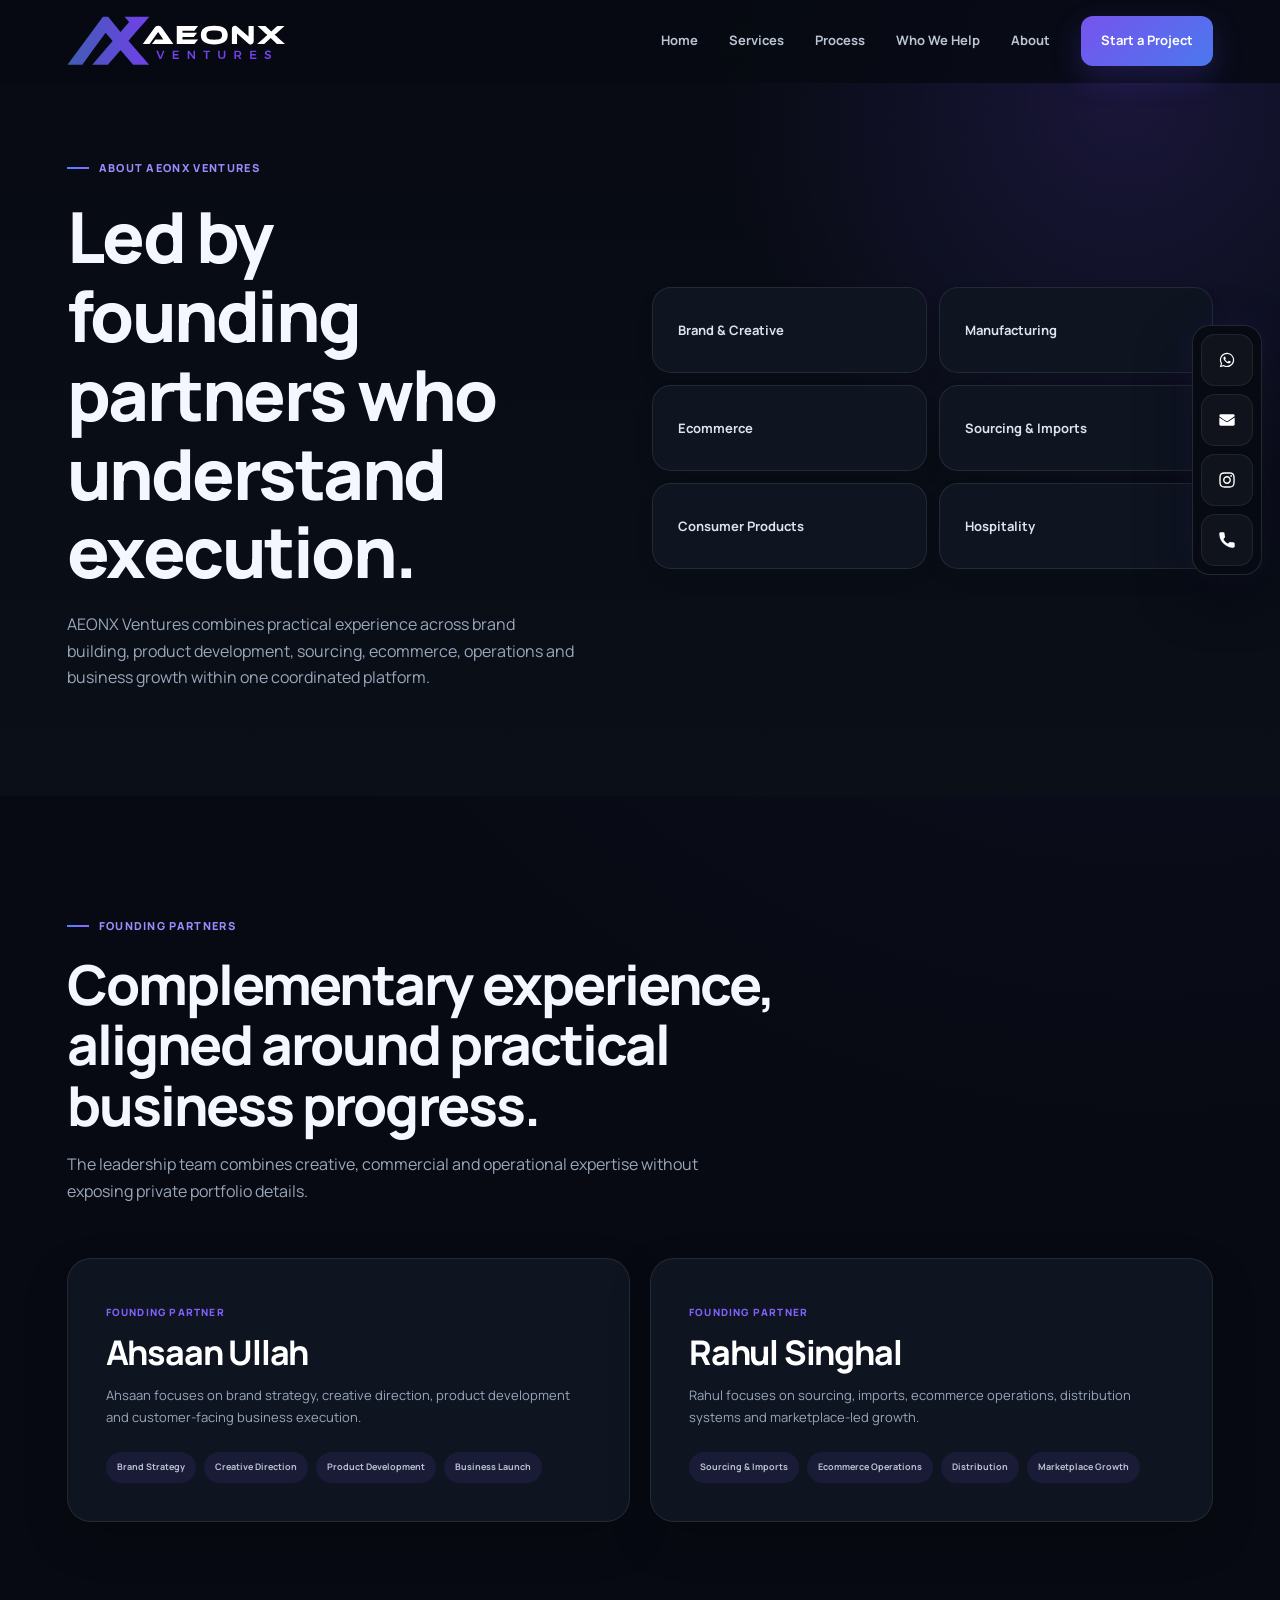
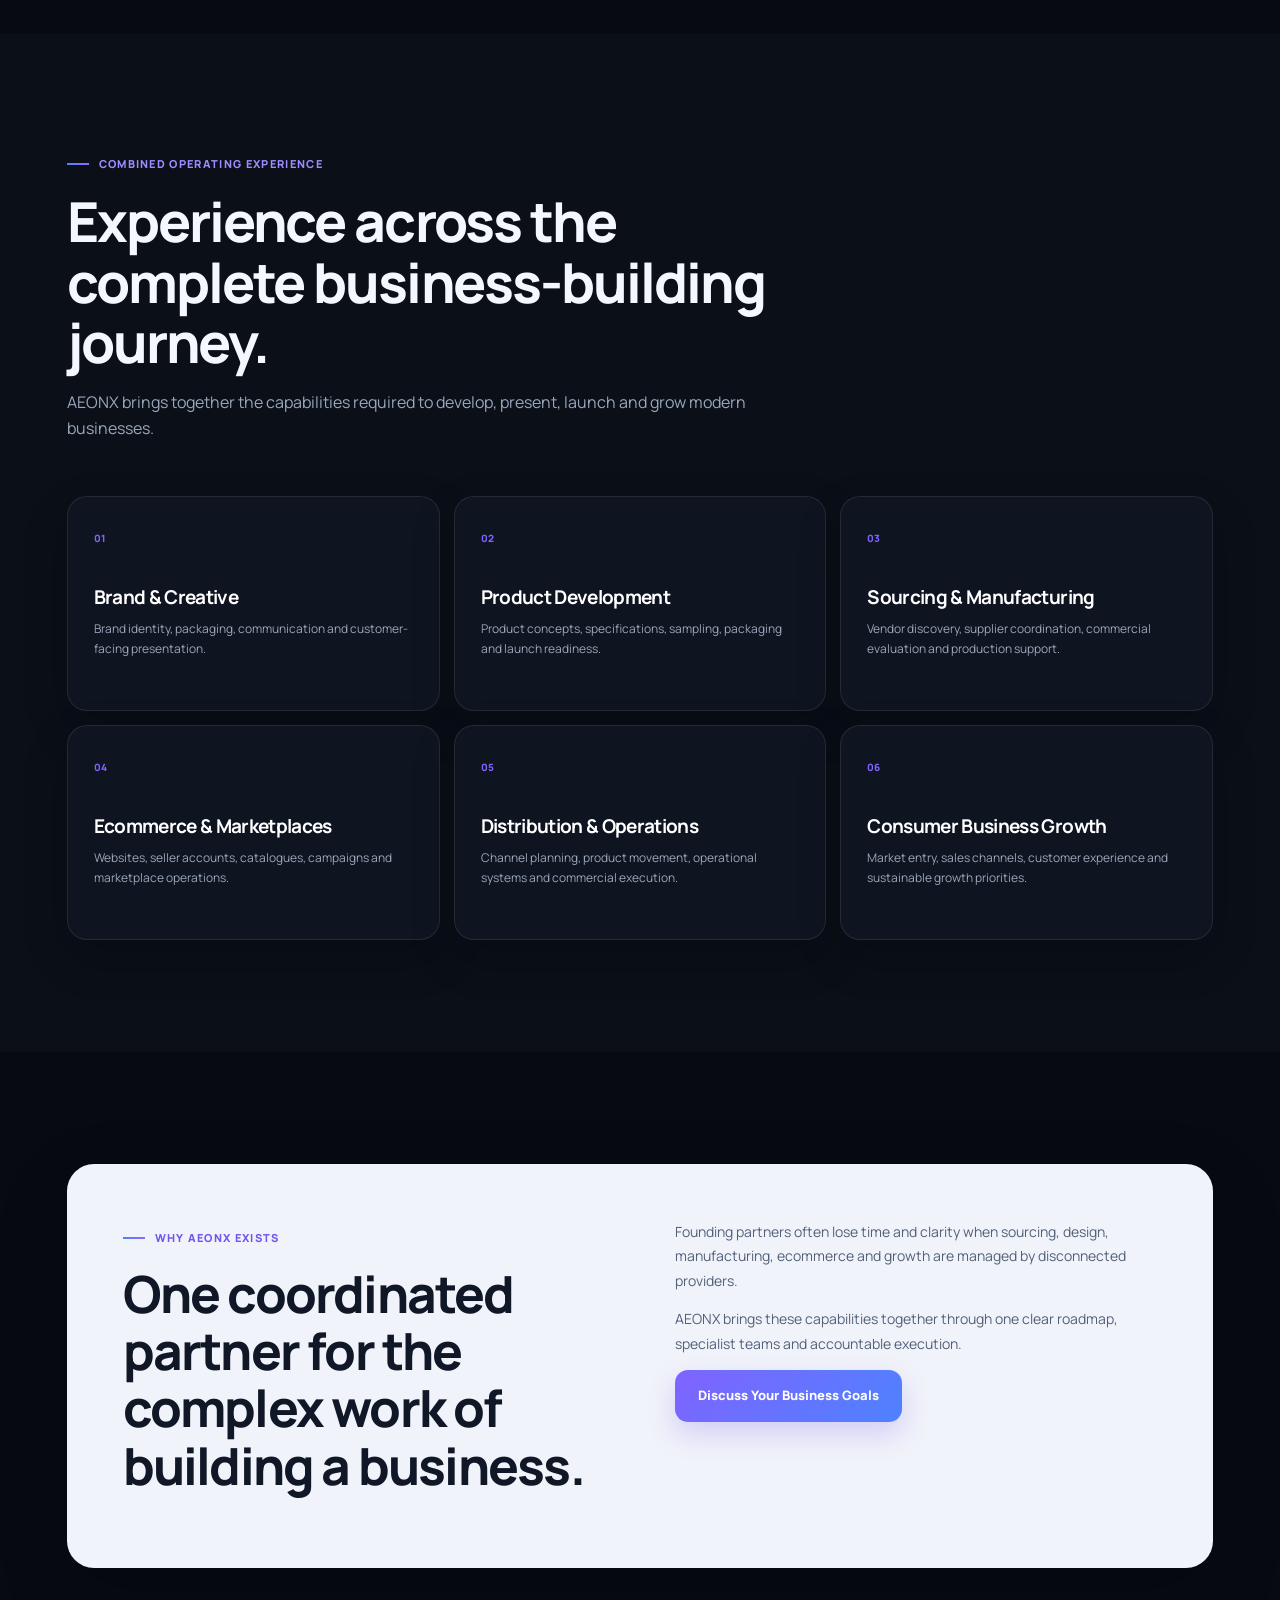
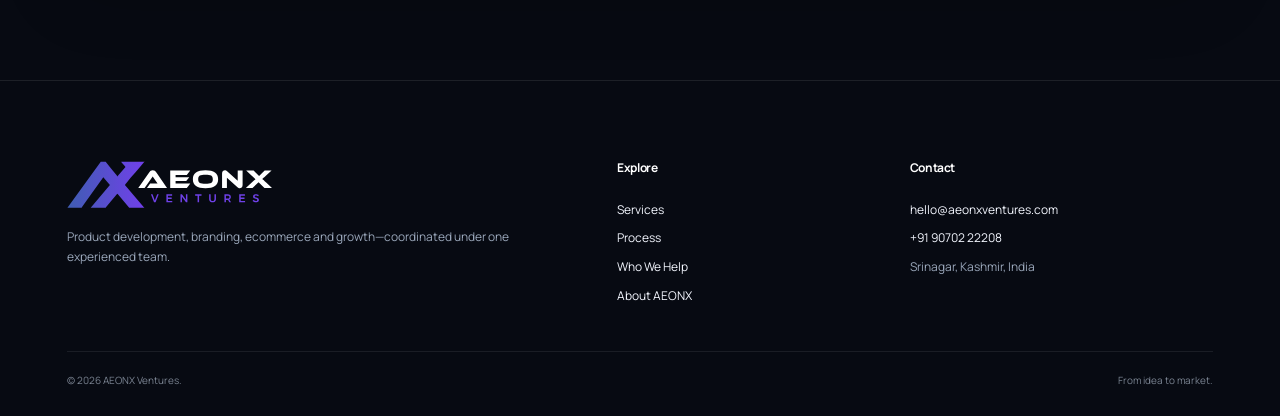
==== commit 1d5b48c3: "Add files via upload" ====
--- a/about.html
+++ b/about.html
@@ -1,81 +1,97 @@
-<!doctype html><html lang="en"><head><meta charset="utf-8"><meta name="viewport" content="width=device-width,initial-scale=1"><meta name="description" content="Meet the founding partners of AEONX Ventures and explore the practical experience behind the company."><meta name="theme-color" content="#ffffff"><title>About AEONX Ventures</title><link rel="preconnect" href="https://fonts.googleapis.com"><link rel="preconnect" href="https://fonts.gstatic.com" crossorigin><link href="https://fonts.googleapis.com/css2?family=Manrope:wght@400;500;600;700;800&display=swap" rel="stylesheet"><link rel="icon" href="assets/aeonx-favicon.svg" type="image/svg+xml"><link rel="stylesheet" href="styles.css">
-  <meta name="aeonx-layout-version" content="14"></head><body class="light-readable-theme">
+<!DOCTYPE html>
+<html lang="en"><head><meta charset="utf-8"/><meta content="width=device-width,initial-scale=1" name="viewport"/><meta content="Meet the founding partners of AEONX Ventures and explore the practical experience behind the company." name="description"/><meta content="#070a12" name="theme-color"/><title>About AEONX Ventures</title><link href="https://fonts.googleapis.com" rel="preconnect"/><link crossorigin="" href="https://fonts.gstatic.com" rel="preconnect"/><link href="https://fonts.googleapis.com/css2?family=Manrope:wght@400;500;600;700;800&amp;display=swap" rel="stylesheet"/><link href="assets/aeonx-favicon.svg" rel="icon" type="image/svg+xml"/><link href="styles.css" rel="stylesheet"/>
+<meta content="12" name="aeonx-layout-version"/></head><body class="dark-theme">
 <header class="site-header" id="top">
-  <div class="container nav-wrap">
-    <a class="brand" href="index.html" aria-label="AEONX Ventures home"><img src="assets/aeonx-logo-dark.svg" alt="AEONX Ventures"></a>
-    <button class="menu-toggle" type="button" aria-label="Open navigation" aria-expanded="false"><svg viewBox="0 0 24 24" aria-hidden="true"><path d="M4 7h16M4 12h16M4 17h16"/></svg></button>
-    <nav class="site-nav" aria-label="Primary navigation">
-      <a href="index.html#home">Home</a>
-      <a href="index.html#services">Services</a>
-      <a href="index.html#process">Process</a>
-      <a href="index.html#who-we-help">Who We Help</a>
-      <a href="about.html">About</a>
-      <a class="nav-cta" href="index.html#contact">Start a Project</a>
-    </nav>
-  </div>
+<div class="container nav-wrap">
+<a aria-label="AEONX Ventures home" class="brand" href="index.html"><img alt="AEONX Ventures" src="assets/aeonx-logo.svg"/></a>
+<button aria-expanded="false" aria-label="Open navigation" class="menu-toggle" type="button"><svg aria-hidden="true" viewbox="0 0 24 24"><path d="M4 7h16M4 12h16M4 17h16"></path></svg></button>
+<nav aria-label="Primary navigation" class="site-nav">
+<a href="index.html#home">Home</a>
+<a href="index.html#services">Services</a>
+<a href="index.html#process">Process</a>
+<a href="index.html#who-we-help">Who We Help</a>
+<a href="about.html">About</a>
+<a class="nav-cta" href="index.html#contact">Start a Project</a>
+</nav>
+</div>
 </header>
 <main>
-<section class="subhero"><div class="container subhero-grid"><div class="reveal"><span class="kicker">About AEONX Ventures</span><h1>Led by founding partners who understand execution.</h1><p>AEONX Ventures combines practical experience across brand building, product development, sourcing, ecommerce, operations and business growth within one coordinated platform.</p></div><div class="about-pill-grid reveal"><span>Brand & Creative</span><span>Manufacturing</span><span>Ecommerce</span><span>Sourcing & Imports</span><span>Consumer Products</span><span>Hospitality</span></div></div></section>
+<section class="subhero"><div class="container subhero-grid"><div class="reveal"><span class="kicker">About AEONX Ventures</span><h1>Led by founding partners who understand execution.</h1><p>AEONX Ventures combines practical experience across brand building, product development, sourcing, ecommerce, operations and business growth within one coordinated platform.</p></div><div class="about-pill-grid reveal"><span>Brand &amp; Creative</span><span>Manufacturing</span><span>Ecommerce</span><span>Sourcing &amp; Imports</span><span>Consumer Products</span><span>Hospitality</span></div></div></section>
 <section class="section leadership-section">
-  <div class="container">
-    <div class="section-heading reveal">
-      <span class="kicker">Founding Partners</span>
-      <h2>Complementary experience, aligned around practical business progress.</h2>
-      <p>The leadership team combines creative, commercial and operational expertise without exposing private portfolio details.</p>
-    </div>
-
-    <div class="partner-grid">
-      <article class="partner-profile reveal" id="ahsaan-partner">
-        <span>Founding Partner</span>
-        <h2>Ahsaan Ullah</h2>
-        <p>Ahsaan focuses on brand strategy, creative direction, product development and customer-facing business execution.</p>
-        <div class="partner-experience">
-          <b>Brand Strategy</b>
-          <b>Creative Direction</b>
-          <b>Product Development</b>
-          <b>Business Launch</b>
-        </div>
-      </article>
-
-      <article class="partner-profile reveal" id="rahul-partner">
-        <span>Founding Partner</span>
-        <h2>Rahul Singhal</h2>
-        <p>Rahul focuses on sourcing, imports, ecommerce operations, distribution systems and marketplace-led growth.</p>
-        <div class="partner-experience">
-          <b>Sourcing &amp; Imports</b>
-          <b>Ecommerce Operations</b>
-          <b>Distribution</b>
-          <b>Marketplace Growth</b>
-        </div>
-      </article>
-    </div>
-  </div>
+<div class="container">
+<div class="section-heading reveal">
+<span class="kicker">Founding Partners</span>
+<h2>Complementary experience, aligned around practical business progress.</h2>
+<p>The leadership team combines creative, commercial and operational expertise without exposing private portfolio details.</p>
+</div>
+<div class="partner-grid">
+<article class="partner-profile reveal" id="ahsaan-partner">
+<span>Founding Partner</span>
+<h2>Ahsaan Ullah</h2>
+<p>Ahsaan focuses on brand strategy, creative direction, product development and customer-facing business execution.</p>
+<div class="partner-experience">
+<b>Brand Strategy</b>
+<b>Creative Direction</b>
+<b>Product Development</b>
+<b>Business Launch</b>
+</div>
+</article>
+<article class="partner-profile reveal" id="rahul-partner">
+<span>Founding Partner</span>
+<h2>Rahul Singhal</h2>
+<p>Rahul focuses on sourcing, imports, ecommerce operations, distribution systems and marketplace-led growth.</p>
+<div class="partner-experience">
+<b>Sourcing &amp; Imports</b>
+<b>Ecommerce Operations</b>
+<b>Distribution</b>
+<b>Marketplace Growth</b>
+</div>
+</article>
+</div>
+</div>
 </section>
-
 <section class="section light-panel experience-section">
-  <div class="container">
-    <div class="section-heading reveal">
-      <span class="kicker">Combined Operating Experience</span>
-      <h2>Experience across the complete business-building journey.</h2>
-      <p>AEONX brings together the capabilities required to develop, present, launch and grow modern businesses.</p>
-    </div>
-
-    <div class="experience-grid">
-      <article class="experience-card reveal"><span>01</span><h3>Brand &amp; Creative</h3><p>Brand identity, packaging, communication and customer-facing presentation.</p></article>
-      <article class="experience-card reveal"><span>02</span><h3>Product Development</h3><p>Product concepts, specifications, sampling, packaging and launch readiness.</p></article>
-      <article class="experience-card reveal"><span>03</span><h3>Sourcing &amp; Manufacturing</h3><p>Vendor discovery, supplier coordination, commercial evaluation and production support.</p></article>
-      <article class="experience-card reveal"><span>04</span><h3>Ecommerce &amp; Marketplaces</h3><p>Websites, seller accounts, catalogues, campaigns and marketplace operations.</p></article>
-      <article class="experience-card reveal"><span>05</span><h3>Distribution &amp; Operations</h3><p>Channel planning, product movement, operational systems and commercial execution.</p></article>
-      <article class="experience-card reveal"><span>06</span><h3>Consumer Business Growth</h3><p>Market entry, sales channels, customer experience and sustainable growth priorities.</p></article>
-    </div>
-  </div>
+<div class="container">
+<div class="section-heading reveal">
+<span class="kicker">Combined Operating Experience</span>
+<h2>Experience across the complete business-building journey.</h2>
+<p>AEONX brings together the capabilities required to develop, present, launch and grow modern businesses.</p>
+</div>
+<div class="experience-grid">
+<article class="experience-card reveal"><span>01</span><h3>Brand &amp; Creative</h3><p>Brand identity, packaging, communication and customer-facing presentation.</p></article>
+<article class="experience-card reveal"><span>02</span><h3>Product Development</h3><p>Product concepts, specifications, sampling, packaging and launch readiness.</p></article>
+<article class="experience-card reveal"><span>03</span><h3>Sourcing &amp; Manufacturing</h3><p>Vendor discovery, supplier coordination, commercial evaluation and production support.</p></article>
+<article class="experience-card reveal"><span>04</span><h3>Ecommerce &amp; Marketplaces</h3><p>Websites, seller accounts, catalogues, campaigns and marketplace operations.</p></article>
+<article class="experience-card reveal"><span>05</span><h3>Distribution &amp; Operations</h3><p>Channel planning, product movement, operational systems and commercial execution.</p></article>
+<article class="experience-card reveal"><span>06</span><h3>Consumer Business Growth</h3><p>Market entry, sales channels, customer experience and sustainable growth priorities.</p></article>
+</div>
+</div>
 </section>
-<section class="section"><div class="container about-why reveal"><div><span class="kicker">Why AEONX Exists</span><h2>One coordinated partner for the complex work of building a business.</h2></div><div><p>Founding Partners often lose time and clarity when sourcing, design, manufacturing, ecommerce and growth are managed by disconnected providers.</p><p>AEONX brings these capabilities together through one clear roadmap, specialist teams and accountable execution.</p><a class="btn btn-primary" href="index.html#contact">Discuss Your Business Goals</a></div></div></section>
+<section class="section"><div class="container about-why reveal"><div><span class="kicker">Why AEONX Exists</span><h2>One coordinated partner for the complex work of building a business.</h2></div><div><p>Founding partners often lose time and clarity when sourcing, design, manufacturing, ecommerce and growth are managed by disconnected providers.</p><p>AEONX brings these capabilities together through one clear roadmap, specialist teams and accountable execution.</p><a class="btn btn-primary" href="index.html#contact">Discuss Your Business Goals</a></div></div></section>
 </main><footer class="site-footer">
-  <div class="container footer-grid">
-    <div class="footer-brand"><img src="assets/aeonx-logo-dark.svg" alt="AEONX Ventures"><p>Product development, branding, ecommerce and growth—coordinated under one experienced team.</p></div>
-    <div><h3>Explore</h3><a href="index.html#services">Services</a><a href="index.html#process">Process</a><a href="index.html#who-we-help">Who We Help</a><a href="about.html">About AEONX</a></div>
-    <div><h3>Contact</h3><a href="mailto:hello@aeonxventures.com">hello@aeonxventures.com</a><a href="tel:+919070222208">+91 90702 22208</a><span>Srinagar, Kashmir, India</span></div>
-  </div>
-  <div class="container footer-bottom"><span>© <span id="year"></span> AEONX Ventures.</span><span>From idea to market.</span></div>
-</footer><a class="floating-whatsapp" href="https://wa.me/919070222208?text=Hello%20AEONX%20Ventures%2C%20I%20would%20like%20to%20discuss%20a%20project." target="_blank" rel="noopener" aria-label="Chat with AEONX Ventures on WhatsApp"><img src="assets/icons/whatsapp.svg" alt=""><span>WhatsApp</span></a><script src="script.js"></script></body></html>+<div class="container footer-grid">
+<div class="footer-brand"><img alt="AEONX Ventures" src="assets/aeonx-logo.svg"/><p>Product development, branding, ecommerce and growth—coordinated under one experienced team.</p></div>
+<div><h3>Explore</h3><a href="index.html#services">Services</a><a href="index.html#process">Process</a><a href="index.html#who-we-help">Who We Help</a><a href="about.html">About AEONX</a></div>
+<div><h3>Contact</h3><a href="mailto:hello@aeonxventures.com">hello@aeonxventures.com</a><a href="tel:+919070222208">+91 90702 22208</a><span>Srinagar, Kashmir, India</span></div>
+</div>
+<div class="container footer-bottom"><span>© <span id="year"></span> AEONX Ventures.</span><span>From idea to market.</span></div>
+</footer>
+<aside aria-label="Quick contact" class="social-contact-dock">
+<a aria-label="WhatsApp" href="https://wa.me/919070222208?text=Hello%20AEONX%20Ventures%2C%20I%20would%20like%20to%20discuss%20a%20project." rel="noopener" target="_blank">
+<img alt="" src="assets/icons/whatsapp.svg"/>
+<span>WhatsApp</span>
+</a>
+<a aria-label="Email" href="mailto:hello@aeonxventures.com">
+<img alt="" src="assets/icons/email.svg"/>
+<span>Email</span>
+</a>
+<a aria-label="Instagram" href="https://www.instagram.com/aeonxventures/" rel="noopener" target="_blank">
+<img alt="" src="assets/icons/instagram.svg"/>
+<span>Instagram</span>
+</a>
+<a aria-label="Call" href="tel:+919070222208">
+<img alt="" src="assets/icons/phone.svg"/>
+<span>Call</span>
+</a>
+</aside>
+<script src="script.js"></script></body></html>
--- a/styles.css
+++ b/styles.css
@@ -2751,953 +2751,696 @@
 
 
 /* ==========================================================
-   V14 — FULL LIGHT, SIMPLE AND READABLE
+   USER-REQUESTED CHANGES ONLY
+   1. Single + counters
+   2. Easier layout
+   3. Moving full-image banners
+   4. Readable Why AEONX section
+   6. Complete social contact slide
+   7. Phone-friendly
+   8. Dynamic interactions
    ========================================================== */
 
-.light-readable-theme{
-  --ink:#111827;
-  --muted:#667085;
-  --line:#e5e7eb;
-  --soft:#f6f7fb;
-  --white:#ffffff;
-  --accent:#6b4ff6;
-  --accent2:#3f74f2;
-  --accent-soft:#f0edff;
-  --shadow:0 22px 60px rgba(15,23,42,.08);
-  color:var(--ink);
-  background:#fff;
-}
-
-.light-readable-theme p{
-  color:var(--muted);
-}
-
-.light-readable-theme .kicker{
-  color:var(--accent);
-}
-
-.light-readable-theme .kicker:before{
-  background:linear-gradient(90deg,var(--accent),var(--accent2));
-}
-
-/* Light loader */
-.light-readable-theme .site-loader{
-  background:
-    radial-gradient(circle at center,rgba(107,79,246,.10),transparent 37%),
-    linear-gradient(180deg,#fff,#f7f8fc);
-}
-
-.light-readable-theme .loader-center{
-  border-color:rgba(107,79,246,.28);
-  background:#fff;
-  box-shadow:0 18px 55px rgba(15,23,42,.12),inset 0 0 24px rgba(107,79,246,.05);
-}
-
-.light-readable-theme .loader-center:before{
-  border-color:rgba(107,79,246,.18);
-}
-
-.light-readable-theme .loader-orbit{
-  border-color:rgba(17,24,39,.10);
-}
-
-.light-readable-theme .loader-orbit:before{
-  border-color:rgba(107,79,246,.16);
-}
-
-.light-readable-theme .orbit-icon{
-  border-color:#e7e9ef;
-  background:#fff;
-  box-shadow:0 10px 26px rgba(15,23,42,.10);
-}
-
-.light-readable-theme .orbit-icon img{
-  filter:brightness(0) saturate(100%) invert(34%) sepia(84%) saturate(2754%) hue-rotate(238deg) brightness(93%) contrast(95%);
-}
-
-.light-readable-theme .loader-text span{
-  color:#7a8495;
-}
-
-/* Header */
-.light-readable-theme .site-header{
-  background:rgba(255,255,255,.92);
-  border-bottom:1px solid transparent;
-}
-
-.light-readable-theme .site-header.scrolled{
-  border-color:#eaecf0;
-  box-shadow:0 10px 30px rgba(15,23,42,.07);
-}
-
-.light-readable-theme .site-nav>a:not(.nav-cta){
-  color:#475467;
-}
-
-.light-readable-theme .site-nav>a:not(.nav-cta):hover,
-.light-readable-theme .site-nav>a.active{
-  color:var(--accent);
-}
-
-.light-readable-theme .nav-cta{
-  color:#fff;
-  background:#111827;
-  box-shadow:none;
-}
-
-.light-readable-theme .nav-cta:hover{
-  background:var(--accent);
-}
-
-.light-readable-theme .menu-toggle{
-  color:#111827;
-  border-color:#e4e7ec;
-  background:#fff;
-}
-
-/* General spacing and typography */
-.light-readable-theme .section{
-  padding:92px 0;
-}
-
-.light-readable-theme .section-heading{
-  max-width:760px;
-  margin-bottom:44px;
-}
-
-.light-readable-theme .section-heading h2{
-  max-width:720px;
-  font-size:clamp(36px,4vw,54px);
-  line-height:1.08;
-  letter-spacing:-.045em;
-}
-
-.light-readable-theme .section-heading p{
-  max-width:650px;
-  font-size:15px;
-  line-height:1.75;
-}
-
-/* Hero */
-.light-readable-theme .hero{
-  min-height:auto;
-  padding:142px 0 78px;
-  background:
-    radial-gradient(circle at 88% 14%,rgba(107,79,246,.11),transparent 31%),
-    linear-gradient(180deg,#fff,#fafbff);
-}
-
-.light-readable-theme .hero-grid{
-  grid-template-columns:minmax(500px,.95fr) minmax(560px,1.05fr);
-  gap:clamp(54px,5vw,82px);
+/* CHANGE 1 — prevent CSS from adding a second plus sign. */
+.dark-theme .hero-proof strong[data-count]::after,
+.dark-theme .simple-metrics .metric-card strong[data-count]::after{
+  content:none !important;
+  display:none !important;
+}
+
+/* CHANGE 2 — easier, more consistent service-card layout. */
+.dark-theme .service-grid{
+  grid-template-columns:repeat(2,minmax(0,1fr)) !important;
+  gap:18px !important;
+}
+.dark-theme .service-card:nth-child(n){
+  grid-column:auto !important;
+}
+.dark-theme .service-card{
+  border-radius:22px !important;
+}
+.dark-theme .service-card:nth-child(n) .service-image{
+  height:250px !important;
+}
+.dark-theme .service-body{
+  padding:25px !important;
+}
+.dark-theme .service-body h3{
+  font-size:21px !important;
+  line-height:1.25 !important;
+}
+.dark-theme .service-body p{
+  min-height:0 !important;
+  font-size:12px !important;
+  line-height:1.7 !important;
+}
+.dark-theme .section-heading{
+  max-width:760px !important;
+}
+.dark-theme .section-heading h2{
+  max-width:730px !important;
+  line-height:1.1 !important;
+}
+.dark-theme .hero-copy h1{
+  line-height:1.04 !important;
+}
+
+/* CHANGE 3 + CHANGE 8 — dynamic banner slider with full images. */
+.banner-slider-section{
+  padding:30px 0 96px !important;
+  overflow:hidden;
+}
+.banner-slider{
+  position:relative;
+  overflow:hidden;
+  border-radius:30px;
+}
+.banner-slider-track{
+  position:relative;
+  min-height:520px;
+}
+.banner-slide{
+  position:absolute !important;
+  inset:0;
+  min-height:520px !important;
+  width:100%;
+  display:flex !important;
   align-items:center;
-}
-
-.light-readable-theme .hero-copy{
-  max-width:690px;
-}
-
-.light-readable-theme .hero-copy h1{
-  max-width:650px;
-  margin:21px 0 22px;
-  color:#101828;
-  font-size:clamp(54px,5vw,72px);
-  line-height:1.02;
-  letter-spacing:-.055em;
-  text-shadow:none;
-}
-
-.light-readable-theme .hero-copy>p{
-  max-width:625px;
-  color:#667085;
-  font-size:16px;
-  line-height:1.75;
-}
-
-.light-readable-theme .btn-primary{
-  background:linear-gradient(135deg,var(--accent),var(--accent2));
-  box-shadow:0 13px 30px rgba(107,79,246,.20);
-}
-
-.light-readable-theme .btn-secondary{
-  color:#101828;
-  border-color:#d9dde5;
-  background:#fff;
-}
-
-.light-readable-theme .btn-secondary:hover{
-  color:var(--accent);
-  border-color:#bbb1f8;
-  background:#faf9ff;
-}
-
-/* Hero capability cards: calm, light, easy to scan */
-.light-readable-theme .hero-bento{
-  grid-template-columns:1.1fr .9fr;
-  grid-template-rows:1fr 1fr .72fr;
-  gap:12px;
-  min-height:550px;
-}
-
-.light-readable-theme .hero-capability{
-  padding:23px;
-  border:1px solid #e4e7ec;
-  border-radius:24px;
-  background:
-    radial-gradient(circle at 20% 10%,rgba(107,79,246,.10),transparent 38%),
-    #fff;
-  box-shadow:0 18px 48px rgba(15,23,42,.06);
-}
-
-.light-readable-theme .hero-capability:hover{
-  transform:translateY(-4px);
-  border-color:#cfc8fb;
-  box-shadow:0 22px 58px rgba(15,23,42,.09);
-}
-
-.light-readable-theme .hero-capability:before{
-  background-image:
-    linear-gradient(rgba(17,24,39,.025) 1px,transparent 1px),
-    linear-gradient(90deg,rgba(17,24,39,.025) 1px,transparent 1px);
-}
-
-.light-readable-theme .cap-index{
-  color:#98a2b3;
-}
-
-.light-readable-theme .cap-icon{
-  border-color:#d8d1ff;
-  background:#f4f1ff;
-  box-shadow:0 0 55px rgba(107,79,246,.10);
-}
-
-.light-readable-theme .cap-icon:before,
-.light-readable-theme .cap-icon:after{
-  border-color:rgba(107,79,246,.11);
-}
-
-.light-readable-theme .cap-icon img{
-  filter:brightness(0) saturate(100%) invert(34%) sepia(84%) saturate(2754%) hue-rotate(238deg) brightness(93%) contrast(95%);
-}
-
-.light-readable-theme .hero-capability small{
-  color:var(--accent);
-}
-
-.light-readable-theme .hero-capability strong{
-  color:#101828;
-}
-
-.light-readable-theme .cap-bars{
-  opacity:.34;
-}
-
-.light-readable-theme .cap-bars i{
-  background:linear-gradient(180deg,#8e76ff,#5b7ef2);
-}
-
-.light-readable-theme .hero-note{
-  color:#fff;
-  border:0;
-  background:
-    radial-gradient(circle at 100% 0,rgba(255,255,255,.20),transparent 42%),
-    linear-gradient(135deg,#6b4ff6,#4275ed);
-  box-shadow:0 18px 42px rgba(81,76,211,.20);
-}
-
-/* Simple metric strip */
-.light-readable-theme .hero-proof.simple-metrics{
-  display:grid;
-  grid-template-columns:repeat(4,minmax(0,1fr));
-  gap:0;
-  margin-top:36px;
-  padding:20px 8px;
-  border:1px solid #e4e7ec;
-  border-radius:19px;
-  background:#fff;
-  box-shadow:0 16px 40px rgba(15,23,42,.055);
-}
-
-.light-readable-theme .simple-metrics .metric-card{
-  display:flex;
-  min-height:66px;
-  flex-direction:column;
-  justify-content:center;
-  gap:7px;
-  padding:3px 23px !important;
-  border:0 !important;
-  border-right:1px solid #e4e7ec !important;
-  border-radius:0;
-  background:transparent;
-  overflow:visible;
-}
-
-.light-readable-theme .simple-metrics .metric-card:last-child{
-  border-right:0 !important;
-}
-
-.light-readable-theme .simple-metrics .metric-card:after{
-  display:none;
-}
-
-.light-readable-theme .simple-metrics .metric-card strong{
-  color:#101828;
-  font-size:27px;
-  line-height:1;
-  letter-spacing:-.04em;
-}
-
-.light-readable-theme .simple-metrics .metric-card strong.text-metric{
-  max-width:110px;
-  font-size:17px;
-  line-height:1.1;
-}
-
-.light-readable-theme .simple-metrics .metric-card span{
-  max-width:145px;
-  color:#7a8495;
-  font-size:9px;
-  line-height:1.45;
-}
-
-/* Platform row */
-.light-readable-theme .platform-strip{
-  border-color:#eceef2;
-  background:#fff;
-}
-
-.light-readable-theme .platform-strip span{
-  color:#98a2b3;
-}
-
-.light-readable-theme .platform-strip b{
-  color:#475467;
-}
-
-/* Services: simple equal 2x2 cards */
-.light-readable-theme #services{
-  background:#fff;
-}
-
-.light-readable-theme .service-grid{
-  grid-template-columns:repeat(2,minmax(0,1fr));
-  gap:20px;
-}
-
-.light-readable-theme .service-card:nth-child(n){
-  grid-column:auto;
-}
-
-.light-readable-theme .service-card{
-  border:1px solid #e4e7ec;
-  border-radius:24px;
-  background:#fff;
-  box-shadow:0 14px 38px rgba(15,23,42,.045);
-}
-
-.light-readable-theme .service-card:hover{
-  transform:translateY(-5px);
-  border-color:#cfc8fb;
-  box-shadow:0 22px 58px rgba(15,23,42,.08);
-}
-
-.light-readable-theme .service-icon-visual{
-  height:260px !important;
-  padding:25px;
-  background:
-    radial-gradient(circle at 50% 44%,rgba(107,79,246,.12),transparent 35%),
-    linear-gradient(145deg,#faf9ff,#f2f5ff);
-}
-
-.light-readable-theme .service-grid-lines{
-  opacity:.30;
-  background-image:
-    linear-gradient(rgba(17,24,39,.035) 1px,transparent 1px),
-    linear-gradient(90deg,rgba(17,24,39,.035) 1px,transparent 1px);
-}
-
-.light-readable-theme .service-icon-ring{
-  border-color:#d7d0ff;
-  background:#fff;
-  box-shadow:0 20px 55px rgba(107,79,246,.11);
-}
-
-.light-readable-theme .service-icon-ring:before,
-.light-readable-theme .service-icon-ring:after{
-  border-color:rgba(107,79,246,.10);
-}
-
-.light-readable-theme .service-icon-ring img{
-  filter:brightness(0) saturate(100%) invert(34%) sepia(84%) saturate(2754%) hue-rotate(238deg) brightness(93%) contrast(95%);
-}
-
-.light-readable-theme .service-icon-visual>small{
-  color:var(--accent);
-}
-
-.light-readable-theme .service-image span{
-  color:#101828;
-  border:1px solid #e2e5eb;
-  background:#fff;
-}
-
-.light-readable-theme .service-body{
-  padding:26px;
-}
-
-.light-readable-theme .service-body small{
-  color:#8b95a7;
-}
-
-.light-readable-theme .service-body h3{
-  color:#101828;
-  font-size:22px;
-}
-
-.light-readable-theme .service-body p{
-  color:#667085;
-  font-size:13px;
-  line-height:1.7;
-}
-
-.light-readable-theme .service-body strong{
-  color:var(--accent);
-}
-
-/* Photo banners: readable white information card over image */
-.light-readable-theme .photo-story-section,
-.light-readable-theme .commerce-story-section{
-  padding:26px 0 84px;
-  background:#fff;
-}
-
-.light-readable-theme .photo-story-banner{
-  min-height:420px;
-  padding:42px;
-  border:1px solid #e4e7ec;
-  border-radius:28px;
-  box-shadow:0 22px 62px rgba(15,23,42,.09);
-}
-
-.light-readable-theme .product-banner:before,
-.light-readable-theme .commerce-banner:before{
-  background:linear-gradient(90deg,rgba(255,255,255,.14),rgba(255,255,255,.03));
-}
-
-.light-readable-theme .photo-story-content{
-  max-width:590px;
-  padding:32px;
-  border:1px solid rgba(255,255,255,.72);
-  border-radius:22px;
-  background:rgba(255,255,255,.93);
-  box-shadow:0 18px 50px rgba(15,23,42,.14);
-  backdrop-filter:blur(10px);
-}
-
-.light-readable-theme .photo-story-content h2{
-  color:#101828;
-  font-size:clamp(34px,3.8vw,51px);
-}
-
-.light-readable-theme .photo-story-content p{
-  color:#667085;
-  font-size:14px;
-}
-
-.light-readable-theme .banner-link{
-  color:#101828;
-}
-
-.light-readable-theme .banner-link span{
-  color:var(--accent);
-  border-color:#d9d2ff;
-}
-
-.light-readable-theme .photo-story-tags span{
-  color:#344054;
-  border-color:rgba(255,255,255,.85);
-  background:rgba(255,255,255,.90);
-  box-shadow:0 8px 20px rgba(15,23,42,.08);
-}
-
-/* Process */
-.light-readable-theme .process-section{
-  background:#f7f8fb;
-}
-
-.light-readable-theme .process-cards:before{
-  background:linear-gradient(var(--accent),rgba(107,79,246,.06));
-}
-
-.light-readable-theme .process-card{
-  border:1px solid #e4e7ec;
-  background:#fff;
-  box-shadow:0 12px 34px rgba(15,23,42,.04);
-}
-
-.light-readable-theme .process-card>span{
-  color:var(--accent);
-  border-color:#fff;
-  background:#f1eeff;
-}
-
-.light-readable-theme .process-card h3{
-  color:#101828;
-}
-
-/* Who we help */
-.light-readable-theme .audience-card{
-  border:1px solid #e4e7ec;
-  background:#fff;
-  box-shadow:0 12px 32px rgba(15,23,42,.035);
-}
-
-.light-readable-theme .audience-card:hover{
-  border-color:#cfc8fb;
-  background:#fcfbff;
-}
-
-.light-readable-theme .audience-card h3{
-  color:#101828;
-}
-
-/* Founding partner direction */
-.light-readable-theme .founder-led-panel{
-  border:1px solid #ded9fa;
-  background:
-    radial-gradient(circle at 100% 0,rgba(107,79,246,.10),transparent 38%),
-    linear-gradient(135deg,#fbfaff,#f3f6ff);
-  box-shadow:0 22px 62px rgba(15,23,42,.055);
-}
-
-.light-readable-theme .founder-led-panel>div:first-child>p{
-  color:#667085;
-}
-
-.light-readable-theme .founder-values article{
-  border:1px solid #e2e5ec;
-  background:rgba(255,255,255,.85);
-  box-shadow:0 10px 28px rgba(15,23,42,.035);
-}
-
-.light-readable-theme .founder-values p{
-  color:#667085;
-}
-
-/* Testimonials */
-.light-readable-theme .testimonials-section{
-  background:#f7f8fb;
-}
-
-.light-readable-theme .testimonial-tabs{
-  border:1px solid #e4e7ec;
-  background:#fff;
-  box-shadow:0 8px 22px rgba(15,23,42,.04);
-}
-
-.light-readable-theme .testimonial-tab{
-  color:#667085;
-}
-
-.light-readable-theme .testimonial-tab.active{
-  color:#fff;
-  background:#111827;
-}
-
-.light-readable-theme .testimonial-arrow{
-  color:#101828;
-  border-color:#e4e7ec;
-  background:#fff;
-}
-
-.light-readable-theme .testimonial-card{
-  border:1px solid #e4e7ec;
-  background:#fff;
-  box-shadow:0 16px 42px rgba(15,23,42,.045);
-}
-
-.light-readable-theme .testimonial-card blockquote{
-  color:#475467;
-}
-
-.light-readable-theme .testimonial-card footer{
-  border-color:#eceef2;
-}
-
-.light-readable-theme .testimonial-card footer strong{
-  color:#101828;
-}
-
-.light-readable-theme .testimonial-card footer span{
-  color:#98a2b3;
-}
-
-/* Contact */
-.light-readable-theme .contact-section{
-  background:#fff;
-}
-
-.light-readable-theme .direct-contact a{
-  color:#344054;
-  border:1px solid #e4e7ec;
-  background:#fff;
-  box-shadow:0 8px 24px rgba(15,23,42,.03);
-}
-
-.light-readable-theme .direct-contact a:hover{
-  border-color:#cfc8fb;
-  box-shadow:0 14px 34px rgba(15,23,42,.07);
-}
-
-.light-readable-theme .direct-contact img{
-  filter:none;
-}
-
-.light-readable-theme .contact-form{
-  border:1px solid #e4e7ec;
-  background:#fff;
-  box-shadow:0 24px 65px rgba(15,23,42,.08);
-}
-
-.light-readable-theme .contact-form label{
-  color:#475467;
-}
-
-.light-readable-theme .contact-form input,
-.light-readable-theme .contact-form select,
-.light-readable-theme .contact-form textarea{
-  color:#101828;
-  border-color:#dfe3ea;
-  background:#fff;
-}
-
-.light-readable-theme .contact-form input::placeholder,
-.light-readable-theme .contact-form textarea::placeholder{
-  color:#98a2b3;
-}
-
-.light-readable-theme .contact-form input:focus,
-.light-readable-theme .contact-form select:focus,
-.light-readable-theme .contact-form textarea:focus{
-  border-color:#a99bf9;
-  box-shadow:0 0 0 3px rgba(107,79,246,.10);
-}
-
-.light-readable-theme .contact-form select option{
-  color:#101828;
-  background:#fff;
-}
-
-/* Footer */
-.light-readable-theme .site-footer{
-  color:#667085;
-  border-color:#e4e7ec;
-  background:#f8f9fc;
-}
-
-.light-readable-theme .footer-grid h3{
-  color:#101828;
-}
-
-.light-readable-theme .footer-bottom{
-  border-color:#e4e7ec;
-}
-
-/* About and service pages */
-.light-readable-theme .subhero,
-.light-readable-theme .service-hero{
-  background:
-    radial-gradient(circle at 88% 12%,rgba(107,79,246,.10),transparent 30%),
-    linear-gradient(180deg,#fff,#f7f8fc);
-}
-
-.light-readable-theme .about-pill-grid span,
-.light-readable-theme .partner-profile,
-.light-readable-theme .experience-card,
-.light-readable-theme .step-card,
-.light-readable-theme .deliverable-grid span,
-.light-readable-theme .related-links a{
-  color:#344054;
-  border:1px solid #e4e7ec;
-  background:#fff;
-  box-shadow:0 12px 34px rgba(15,23,42,.035);
-}
-
-.light-readable-theme .partner-profile h2,
-.light-readable-theme .experience-card h3,
-.light-readable-theme .step-card h3{
-  color:#101828;
-}
-
-.light-readable-theme .partner-experience b{
-  color:#5e4bd2;
-  background:#f1eeff;
-}
-
-.light-readable-theme .experience-section{
-  background:#f7f8fb;
-}
-
-.light-readable-theme .service-summary{
-  border-color:#e4e7ec;
-  background:#fff;
-}
-
-.light-readable-theme .service-summary div{
-  border-color:#e4e7ec;
-}
-
-.light-readable-theme .service-summary span{
-  color:#98a2b3;
-}
-
-.light-readable-theme .service-summary strong{
-  color:#101828;
-}
-
-.light-readable-theme .check-list li{
-  border-color:#e4e7ec;
-}
-
-.light-readable-theme .cta-panel{
-  color:#101828;
-  border:1px solid #dcd6ff;
-  background:
-    radial-gradient(circle at 100% 0,rgba(107,79,246,.11),transparent 42%),
-    linear-gradient(135deg,#fbfaff,#f2f5ff);
-  box-shadow:0 22px 58px rgba(15,23,42,.06);
-}
-
-/* Service icon hero — light */
-.light-readable-theme .service-icon-hero{
-  border:1px solid #e4e7ec;
-  background:
-    radial-gradient(circle at center,rgba(107,79,246,.13),transparent 34%),
-    linear-gradient(145deg,#faf9ff,#f2f5ff);
-  box-shadow:0 22px 60px rgba(15,23,42,.08);
-}
-
-.light-readable-theme .service-hero-grid-lines{
-  background-image:
-    linear-gradient(rgba(17,24,39,.035) 1px,transparent 1px),
-    linear-gradient(90deg,rgba(17,24,39,.035) 1px,transparent 1px);
-}
-
-.light-readable-theme .service-hero-number{
-  color:#98a2b3;
-}
-
-.light-readable-theme .service-hero-orbit,
-.light-readable-theme .service-hero-orbit:before,
-.light-readable-theme .service-hero-orbit:after{
-  border-color:rgba(107,79,246,.15);
-}
-
-.light-readable-theme .service-hero-orbit>span{
-  border-color:#f6f4ff;
-  background:#7458f5;
-  box-shadow:0 0 20px rgba(107,79,246,.35);
-}
-
-.light-readable-theme .service-hero-icon{
-  border-color:#d5ceff;
-  background:#fff;
-  box-shadow:0 0 65px rgba(107,79,246,.14);
-}
-
-.light-readable-theme .service-hero-icon img{
-  filter:brightness(0) saturate(100%) invert(34%) sepia(84%) saturate(2754%) hue-rotate(238deg) brightness(93%) contrast(95%);
-}
-
-.light-readable-theme .service-hero-label strong{
-  color:#101828;
-}
-
-.light-readable-theme .service-hero-label small{
-  color:#7a8495;
-}
-
-/* Service-page photo banners */
-.light-readable-theme .service-photo-section{
-  background:#fff;
-}
-
-.light-readable-theme .service-photo-banner{
-  border:1px solid #e4e7ec;
-  box-shadow:0 22px 58px rgba(15,23,42,.09);
-}
-
-.light-readable-theme .service-photo-banner:after{
-  content:"";
+  padding:clamp(40px,6vw,76px) !important;
+  opacity:0;
+  visibility:hidden;
+  pointer-events:none;
+  transform:translateX(34px) scale(.985);
+  transition:opacity .65s ease,transform .65s cubic-bezier(.22,1,.36,1),visibility .65s ease;
+  background:#070b13 !important;
+  isolation:isolate;
+}
+.banner-slide.active{
+  position:relative !important;
+  opacity:1;
+  visibility:visible;
+  pointer-events:auto;
+  transform:none;
+}
+.banner-slide-image{
   position:absolute;
   inset:0;
-  background:linear-gradient(90deg,rgba(255,255,255,.88),rgba(255,255,255,.38) 64%,rgba(255,255,255,.08));
-}
-
-.light-readable-theme .service-photo-banner>div{
+  z-index:-3;
+  width:100%;
+  height:100%;
+  object-fit:contain;
+  object-position:center;
+  background:#070b13;
+}
+.banner-slide::before{
+  z-index:-2 !important;
+  background:
+    linear-gradient(90deg,rgba(5,8,14,.97) 0%,rgba(5,8,14,.83) 40%,rgba(5,8,14,.22) 78%,rgba(5,8,14,.08) 100%) !important;
+}
+.banner-slide.commerce-banner{
+  justify-content:flex-end !important;
+}
+.banner-slide.commerce-banner::before{
+  background:
+    linear-gradient(270deg,rgba(5,8,14,.97) 0%,rgba(5,8,14,.83) 40%,rgba(5,8,14,.22) 78%,rgba(5,8,14,.08) 100%) !important;
+}
+.banner-slide .photo-story-content{
+  max-width:590px !important;
+}
+.banner-slider-arrow{
+  position:absolute;
+  top:50%;
+  z-index:6;
+  width:46px;
+  height:46px;
+  display:grid;
+  place-items:center;
+  transform:translateY(-50%);
+  border:1px solid rgba(255,255,255,.16);
+  border-radius:50%;
+  color:#fff;
+  background:rgba(8,12,20,.75);
+  backdrop-filter:blur(10px);
+  font-size:18px;
+  cursor:pointer;
+  transition:.25s ease;
+}
+.banner-slider-arrow:hover{
+  border-color:#8469ff;
+  background:rgba(121,92,255,.22);
+}
+.banner-slider-prev{left:18px}
+.banner-slider-next{right:18px}
+.banner-slider-dots{
+  position:absolute;
+  left:50%;
+  bottom:18px;
+  z-index:7;
+  display:flex;
+  gap:8px;
+  transform:translateX(-50%);
+}
+.banner-slider-dots button{
+  width:9px;
+  height:9px;
+  padding:0;
+  border:0;
+  border-radius:999px;
+  background:rgba(255,255,255,.35);
+  cursor:pointer;
+  transition:.3s ease;
+}
+.banner-slider-dots button.active{
+  width:28px;
+  background:#8b72ff;
+}
+.banner-slider.is-paused .banner-slider-dots button.active{
+  box-shadow:0 0 0 4px rgba(139,114,255,.15);
+}
+
+/* Full image use on the existing service-page banners too. */
+.dark-theme .service-photo-banner{
+  background-size:contain !important;
+  background-repeat:no-repeat !important;
+  background-position:right center !important;
+  background-color:#080c14 !important;
+}
+
+/* CHANGE 4 — readable Why AEONX Exists panel. */
+.dark-theme .about-why{
+  color:#101828 !important;
+  background:#f1f3fa !important;
+  box-shadow:0 24px 70px rgba(0,0,0,.2);
+}
+.dark-theme .about-why .kicker{
+  color:#6f55ee !important;
+}
+.dark-theme .about-why h2{
+  color:#101828 !important;
+}
+.dark-theme .about-why p{
+  color:#526078 !important;
+  font-size:14px !important;
+  line-height:1.75 !important;
+}
+
+/* CHANGE 6 — WhatsApp, Email, Instagram and Call contact slide. */
+.floating-whatsapp{
+  display:none !important;
+}
+.social-contact-dock{
+  position:fixed;
+  right:18px;
+  top:50%;
+  z-index:900;
+  display:flex;
+  flex-direction:column;
+  gap:8px;
+  padding:9px;
+  transform:translateY(-50%);
+  border:1px solid rgba(255,255,255,.12);
+  border-radius:18px;
+  background:rgba(7,10,18,.9);
+  box-shadow:0 20px 55px rgba(0,0,0,.42),0 0 35px rgba(89,75,214,.14);
+  backdrop-filter:blur(14px);
+}
+.social-contact-dock a{
   position:relative;
-  z-index:2;
-  padding:25px;
-  border:1px solid rgba(255,255,255,.75);
-  border-radius:19px;
-  background:rgba(255,255,255,.91);
-  box-shadow:0 16px 42px rgba(15,23,42,.12);
-  backdrop-filter:blur(8px);
-}
-
-.light-readable-theme .service-photo-banner span{
-  color:var(--accent);
-}
-
-.light-readable-theme .service-photo-banner h2{
-  color:#101828;
-}
-
-.light-readable-theme .service-photo-banner p{
-  color:#667085;
-}
-
-/* Tablet */
-@media(max-width:1180px){
-  .light-readable-theme .hero-grid{
-    grid-template-columns:1fr;
-  }
-
-  .light-readable-theme .hero-copy{
-    max-width:820px;
-  }
-
-  .light-readable-theme .hero-bento{
-    min-height:auto;
-  }
+  width:45px;
+  height:45px;
+  display:grid;
+  place-items:center;
+  border:1px solid rgba(255,255,255,.07);
+  border-radius:13px;
+  background:rgba(255,255,255,.04);
+  transition:transform .25s ease,border-color .25s ease,background .25s ease;
+}
+.social-contact-dock a:hover{
+  transform:translateX(-4px);
+  border-color:rgba(132,105,255,.55);
+  background:rgba(121,92,255,.15);
+}
+.social-contact-dock img{
+  width:21px;
+  height:21px;
+  filter:brightness(0) invert(1);
+}
+.social-contact-dock span{
+  position:absolute;
+  right:56px;
+  padding:8px 10px;
+  border:1px solid rgba(255,255,255,.1);
+  border-radius:9px;
+  color:#fff;
+  background:#0d1320;
+  font-size:9px;
+  font-weight:700;
+  opacity:0;
+  visibility:hidden;
+  transform:translateX(7px);
+  white-space:nowrap;
+  transition:.2s ease;
+}
+.social-contact-dock a:hover span{
+  opacity:1;
+  visibility:visible;
+  transform:none;
+}
+
+/* CHANGE 7 — stronger phone layout. */
+html,body{
+  max-width:100%;
+  overflow-x:hidden;
+}
+@media(max-width:1050px){
+  .banner-slider-track,
+  .banner-slide{
+    min-height:480px !important;
+  }
+  .dark-theme .service-grid{
+    grid-template-columns:repeat(2,minmax(0,1fr)) !important;
+  }
+}
+@media(max-width:760px){
+  .dark-theme .site-nav{
+    background:#080c14 !important;
+  }
+  .dark-theme .site-nav a{
+    color:#d8deea !important;
+    border-color:rgba(255,255,255,.08) !important;
+  }
+  .dark-theme .service-grid{
+    grid-template-columns:1fr !important;
+  }
+  .dark-theme .service-card:nth-child(n) .service-image{
+    height:220px !important;
+  }
+  .dark-theme .hero-proof.simple-metrics{
+    grid-template-columns:repeat(2,minmax(0,1fr)) !important;
+  }
+  .dark-theme .simple-metrics .metric-card strong{
+    font-size:22px !important;
+  }
+  .banner-slider-section{
+    padding:16px 0 66px !important;
+  }
+  .banner-slider{
+    border-radius:23px;
+    border:1px solid rgba(255,255,255,.1);
+  }
+  .banner-slider-track{
+    min-height:0 !important;
+  }
+  .banner-slide,
+  .banner-slide.active{
+    position:absolute !important;
+    min-height:0 !important;
+    display:flex !important;
+    flex-direction:column;
+    align-items:stretch;
+    padding:0 !important;
+    background:#0c121d !important;
+  }
+  .banner-slide.active{
+    position:relative !important;
+  }
+  .banner-slide-image{
+    position:relative;
+    z-index:0;
+    width:100%;
+    height:auto;
+    aspect-ratio:16/10;
+    object-fit:contain;
+    background:#070b13;
+  }
+  .banner-slide::before{
+    display:none !important;
+  }
+  .banner-slide .photo-story-content,
+  .banner-slide .photo-story-content-right{
+    width:100%;
+    max-width:none !important;
+    padding:25px 23px 76px;
+    text-align:left !important;
+    background:#0c121d;
+  }
+  .banner-slide .photo-story-content h2{
+    font-size:31px !important;
+  }
+  .banner-slide .photo-story-content p{
+    font-size:13px !important;
+  }
+  .banner-slide .photo-story-tags,
+  .banner-slide .photo-story-tags-left{
+    position:absolute;
+    left:18px !important;
+    right:18px !important;
+    top:auto !important;
+    bottom:24px !important;
+    justify-content:flex-start !important;
+  }
+  .banner-slider-arrow{
+    top:calc((100vw - 28px) * .3125);
+    width:40px;
+    height:40px;
+  }
+  .banner-slider-prev{left:10px}
+  .banner-slider-next{right:10px}
+  .banner-slider-dots{
+    bottom:12px;
+  }
+  .dark-theme .about-why{
+    grid-template-columns:1fr !important;
+    gap:24px !important;
+    padding:27px !important;
+  }
+  .social-contact-dock{
+    top:auto;
+    right:50%;
+    bottom:11px;
+    flex-direction:row;
+    transform:translateX(50%);
+    padding:7px;
+  }
+  .social-contact-dock a{
+    width:44px;
+    height:44px;
+  }
+  .social-contact-dock a:hover{
+    transform:translateY(-3px);
+  }
+  .social-contact-dock span{
+    display:none;
+  }
+  .dark-theme .contact-form{
+    padding:22px !important;
+  }
+  .dark-theme .phone-field{
+    grid-template-columns:1fr !important;
+    gap:8px !important;
+  }
+  .dark-theme .phone-field select,
+  .dark-theme .phone-field input{
+    border:1px solid rgba(255,255,255,.11) !important;
+    border-radius:11px !important;
+  }
+}
+@media(max-width:480px){
+  .dark-theme .hero-proof.simple-metrics{
+    grid-template-columns:repeat(2,minmax(0,1fr)) !important;
+  }
+  .dark-theme .simple-metrics .metric-card{
+    padding:13px !important;
+  }
+  .dark-theme .simple-metrics .metric-card span{
+    font-size:8px !important;
+  }
+  .banner-slide .photo-story-content h2{
+    font-size:28px !important;
+  }
+  .social-contact-dock{
+    max-width:calc(100% - 22px);
+  }
+}
+@media(prefers-reduced-motion:reduce){
+  .banner-slide{
+    transition:none !important;
+  }
+}
+
+
+/* ==========================================================
+   LARGE AEONX FORM SUBMISSION EXPERIENCE
+   ========================================================== */
+
+body.enquiry-open{
+  overflow:hidden;
+}
+
+.enquiry-overlay{
+  position:fixed;
+  inset:0;
+  z-index:200000;
+  display:grid;
+  place-items:center;
+  padding:28px;
+  background:
+    radial-gradient(circle at 50% 42%,rgba(103,78,231,.24),transparent 38%),
+    rgba(8,8,16,.94);
+  backdrop-filter:blur(15px);
+  -webkit-backdrop-filter:blur(15px);
+  opacity:0;
+  visibility:hidden;
+  pointer-events:none;
+  transition:opacity .38s ease,visibility .38s ease;
+}
+
+.enquiry-overlay.visible{
+  opacity:1;
+  visibility:visible;
+  pointer-events:auto;
+}
+
+.enquiry-modal{
+  width:min(540px,calc(100vw - 42px));
+  min-height:315px;
+  display:flex;
+  flex-direction:column;
+  align-items:center;
+  justify-content:center;
+  padding:48px 44px 42px;
+  text-align:center;
+  border:1px solid rgba(255,255,255,.13);
+  border-radius:29px;
+  background:
+    radial-gradient(circle at 50% 0,rgba(114,82,245,.08),transparent 38%),
+    #0d0f1a;
+  box-shadow:
+    0 35px 100px rgba(0,0,0,.55),
+    0 0 55px rgba(92,71,214,.22);
+  transform:translateY(22px) scale(.965);
+  transition:transform .5s cubic-bezier(.22,1,.36,1);
+}
+
+.enquiry-overlay.visible .enquiry-modal{
+  transform:none;
+}
+
+.enquiry-spinner{
+  width:86px;
+  height:86px;
+  margin-bottom:28px;
+  border:4px solid rgba(255,255,255,.09);
+  border-top-color:#4d8cff;
+  border-right-color:#8b5fff;
+  border-radius:50%;
+  box-shadow:
+    0 0 30px rgba(91,83,240,.34),
+    inset 0 0 20px rgba(91,83,240,.07);
+  animation:enquirySpin .9s linear infinite;
+}
+
+.enquiry-spinner.hidden{
+  display:none;
+}
+
+.enquiry-success{
+  display:none;
+  width:105px;
+  height:105px;
+  margin-bottom:24px;
+}
+
+.enquiry-success.visible{
+  display:block;
+}
+
+.enquiry-success svg{
+  width:100%;
+  height:100%;
+  overflow:visible;
+}
+
+.enquiry-success circle{
+  fill:rgba(32,198,107,.08);
+  stroke:#20c66b;
+  stroke-width:3;
+  stroke-dasharray:239;
+  stroke-dashoffset:239;
+  animation:enquiryCircle .65s ease forwards;
+}
+
+.enquiry-success path{
+  fill:none;
+  stroke:#20c66b;
+  stroke-width:6;
+  stroke-linecap:round;
+  stroke-linejoin:round;
+  stroke-dasharray:60;
+  stroke-dashoffset:60;
+  animation:enquiryTick .48s .42s ease forwards;
+}
+
+.enquiry-error{
+  display:none;
+  width:96px;
+  height:96px;
+  margin-bottom:25px;
+  place-items:center;
+  border:2px solid rgba(255,103,93,.55);
+  border-radius:50%;
+  color:#ff6f66;
+  background:rgba(255,103,93,.08);
+  font-size:43px;
+  font-weight:800;
+  box-shadow:0 0 30px rgba(255,103,93,.12);
+}
+
+.enquiry-error.visible{
+  display:grid;
+}
+
+.enquiry-modal h2{
+  max-width:390px;
+  margin:0;
+  color:#fff;
+  font-size:31px;
+  line-height:1.15;
+  letter-spacing:-.04em;
+}
+
+.enquiry-modal p{
+  max-width:365px;
+  margin:13px auto 0;
+  color:rgba(255,255,255,.59);
+  font-size:14px;
+  line-height:1.7;
+}
+
+.enquiry-done{
+  display:none;
+  min-width:145px;
+  min-height:49px;
+  align-items:center;
+  justify-content:center;
+  margin-top:27px;
+  padding:0 24px;
+  border:0;
+  border-radius:13px;
+  color:#fff;
+  background:linear-gradient(135deg,#795cff,#4f82ff);
+  box-shadow:0 14px 32px rgba(91,70,224,.28);
+  font:inherit;
+  font-size:12px;
+  font-weight:800;
+  cursor:pointer;
+  transition:transform .25s ease,box-shadow .25s ease;
+}
+
+.enquiry-done.visible{
+  display:inline-flex;
+}
+
+.enquiry-done:hover{
+  transform:translateY(-2px);
+  box-shadow:0 18px 40px rgba(91,70,224,.38);
+}
+
+@keyframes enquirySpin{
+  to{transform:rotate(360deg)}
+}
+
+@keyframes enquiryCircle{
+  to{stroke-dashoffset:0}
+}
+
+@keyframes enquiryTick{
+  to{stroke-dashoffset:0}
+}
+
+@media(max-width:640px){
+  .enquiry-overlay{
+    padding:17px;
+  }
+
+  .enquiry-modal{
+    width:100%;
+    min-height:330px;
+    padding:43px 23px 35px;
+    border-radius:25px;
+  }
+
+  .enquiry-spinner{
+    width:78px;
+    height:78px;
+  }
+
+  .enquiry-success{
+    width:94px;
+    height:94px;
+  }
+
+  .enquiry-error{
+    width:87px;
+    height:87px;
+  }
+
+  .enquiry-modal h2{
+    font-size:27px;
+  }
+
+  .enquiry-modal p{
+    font-size:13px;
+  }
+
+  .enquiry-done{
+    width:100%;
+  }
+}
+
+@media(prefers-reduced-motion:reduce){
+  .enquiry-spinner{
+    animation-duration:1.8s;
+  }
+  .enquiry-success circle,
+  .enquiry-success path{
+    animation:none;
+    stroke-dashoffset:0;
+  }
+}
+
+/* Floating contact dock — balanced size */
+.social-contact-dock{
+  padding:8px !important;
+  gap:8px !important;
+}
+
+.social-contact-dock a{
+  width:52px !important;
+  height:52px !important;
+  border-radius:14px !important;
+  overflow:hidden !important;
+}
+
+.social-contact-dock a > img{
+  width:24px !important;
+  height:24px !important;
+  min-width:24px !important;
+  min-height:24px !important;
+  object-fit:contain !important;
+  transform:scale(1.25) !important;
 }
 
 /* Mobile */
 @media(max-width:760px){
-  .light-readable-theme .site-nav{
-    border-top:1px solid #e4e7ec;
-    background:#fff;
-  }
-
-  .light-readable-theme .site-nav a{
-    border-color:#eceef2;
-  }
-
-  .light-readable-theme .section{
-    padding:64px 0;
-  }
-
-  .light-readable-theme .hero{
-    padding:104px 0 56px;
-  }
-
-  .light-readable-theme .hero-copy h1{
-    font-size:clamp(40px,12vw,52px);
-  }
-
-  .light-readable-theme .hero-copy>p{
-    font-size:14px;
-  }
-
-  .light-readable-theme .hero-bento{
-    grid-template-columns:1fr 1fr;
-    grid-template-rows:230px 145px 125px;
-  }
-
-  .light-readable-theme .hero-proof.simple-metrics{
-    grid-template-columns:repeat(2,minmax(0,1fr));
-    padding:7px;
-  }
-
-  .light-readable-theme .simple-metrics .metric-card{
-    min-height:80px;
-    padding:14px !important;
-    border-right:1px solid #e4e7ec !important;
-    border-bottom:1px solid #e4e7ec !important;
-  }
-
-  .light-readable-theme .simple-metrics .metric-card:nth-child(2){
-    border-right:0 !important;
-  }
-
-  .light-readable-theme .simple-metrics .metric-card:nth-child(3),
-  .light-readable-theme .simple-metrics .metric-card:nth-child(4){
-    border-bottom:0 !important;
-  }
-
-  .light-readable-theme .simple-metrics .metric-card:nth-child(4){
-    border-right:0 !important;
-  }
-
-  .light-readable-theme .service-grid{
-    grid-template-columns:1fr;
-  }
-
-  .light-readable-theme .service-icon-visual{
-    height:215px !important;
-  }
-
-  .light-readable-theme .photo-story-section,
-  .light-readable-theme .commerce-story-section{
-    padding:12px 0 62px;
-  }
-
-  .light-readable-theme .photo-story-banner{
-    min-height:440px;
-    align-items:flex-end;
-    padding:18px;
-  }
-
-  .light-readable-theme .photo-story-content{
-    width:100%;
-    padding:23px;
-  }
-
-  .light-readable-theme .photo-story-content h2{
-    font-size:32px;
-  }
-
-  .light-readable-theme .photo-story-tags,
-  .light-readable-theme .photo-story-tags-left{
-    top:17px;
-    right:17px;
-    bottom:auto;
-    left:17px;
-    justify-content:flex-start;
-  }
-
-  .light-readable-theme .service-photo-banner{
-    min-height:330px;
-    padding:18px;
-  }
-
-  .light-readable-theme .service-photo-banner:after{
-    background:linear-gradient(180deg,rgba(255,255,255,.10),rgba(255,255,255,.90) 75%);
-  }
-
-  .light-readable-theme .service-photo-banner>div{
-    padding:21px;
-  }
-
-  .light-readable-theme .founder-led-panel{
-    padding:25px;
-  }
-}
-
-@media(max-width:480px){
-  .light-readable-theme .hero-bento{
-    grid-template-rows:215px 140px 120px;
-  }
-
-  .light-readable-theme .hero-capability:not(.hero-capability-main) strong{
-    font-size:13px;
-  }
-
-  .light-readable-theme .simple-metrics .metric-card strong{
-    font-size:22px;
-  }
-
-  .light-readable-theme .simple-metrics .metric-card strong.text-metric{
-    font-size:15px;
-  }
-}
+  .social-contact-dock a{
+    width:48px !important;
+    height:48px !important;
+  }
+
+  .social-contact-dock a > img{
+    width:22px !important;
+    height:22px !important;
+    transform:scale(1.2) !important;
+  }
+}
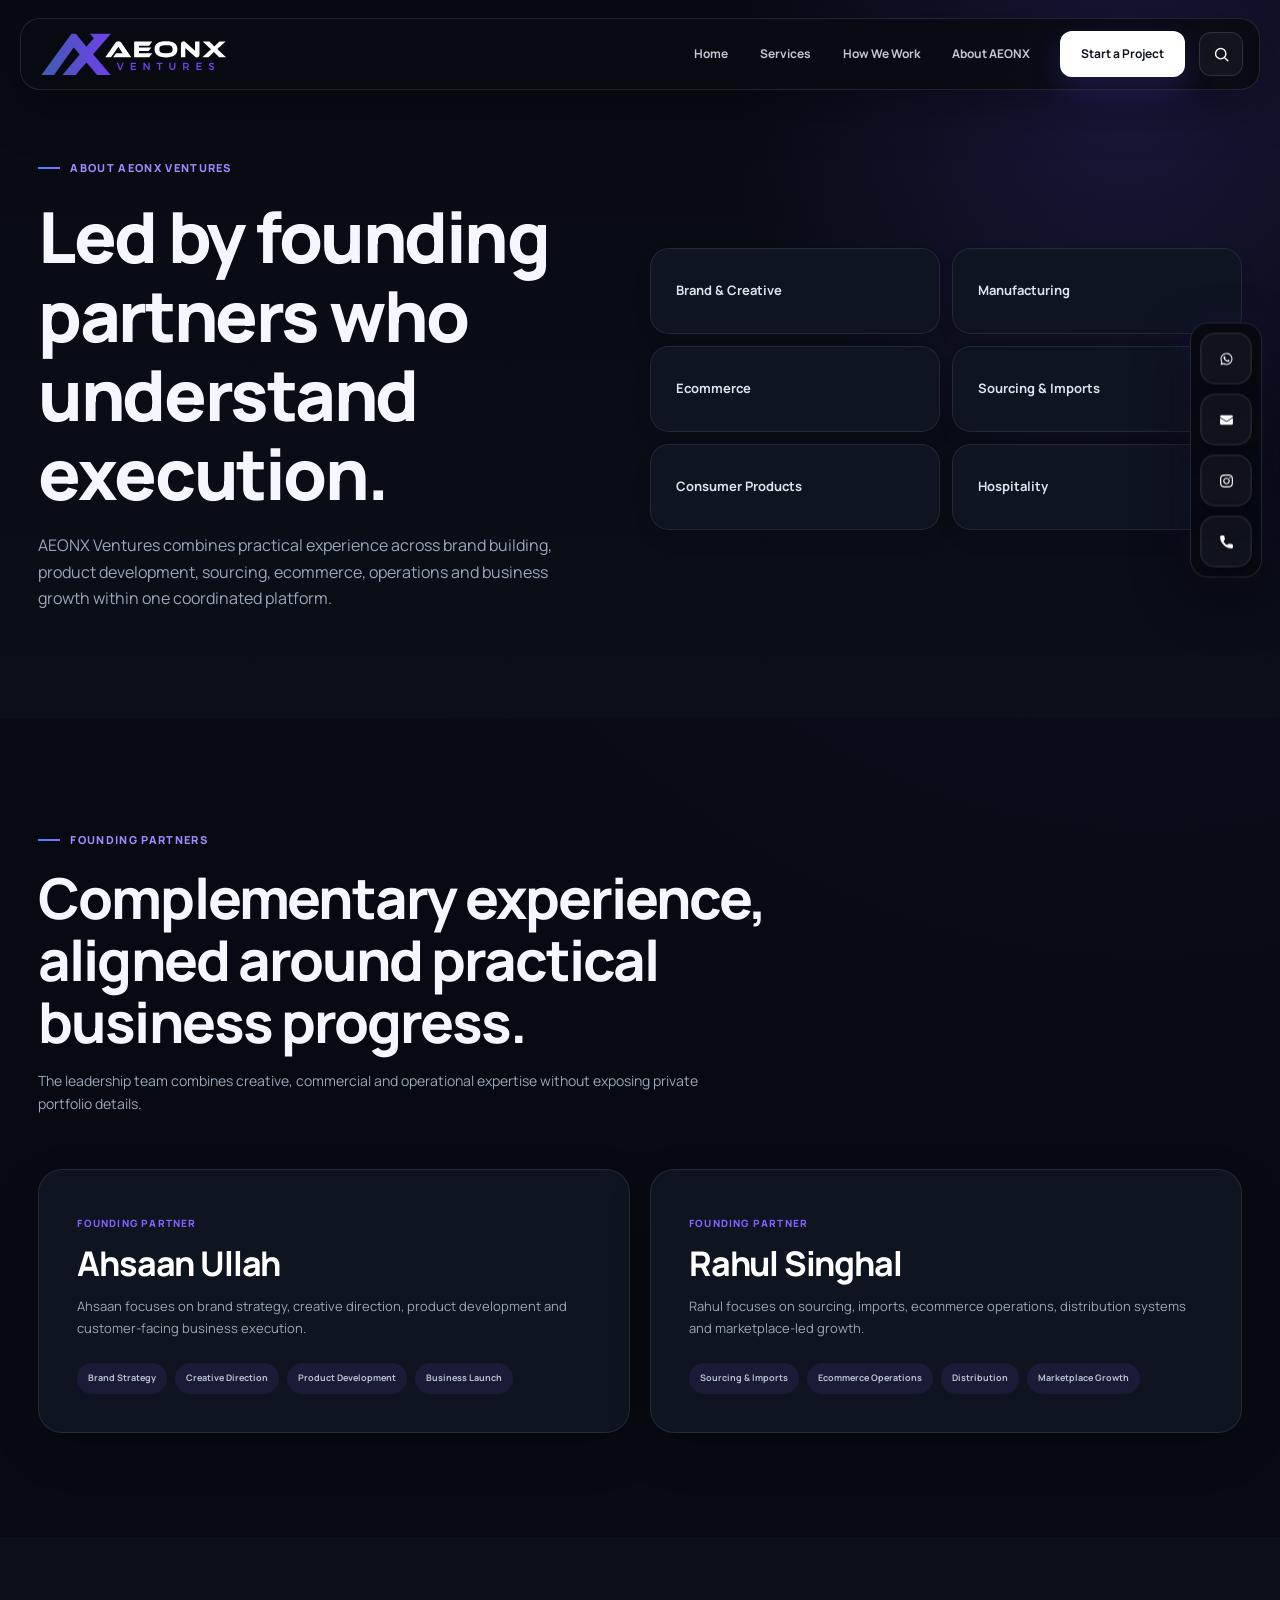
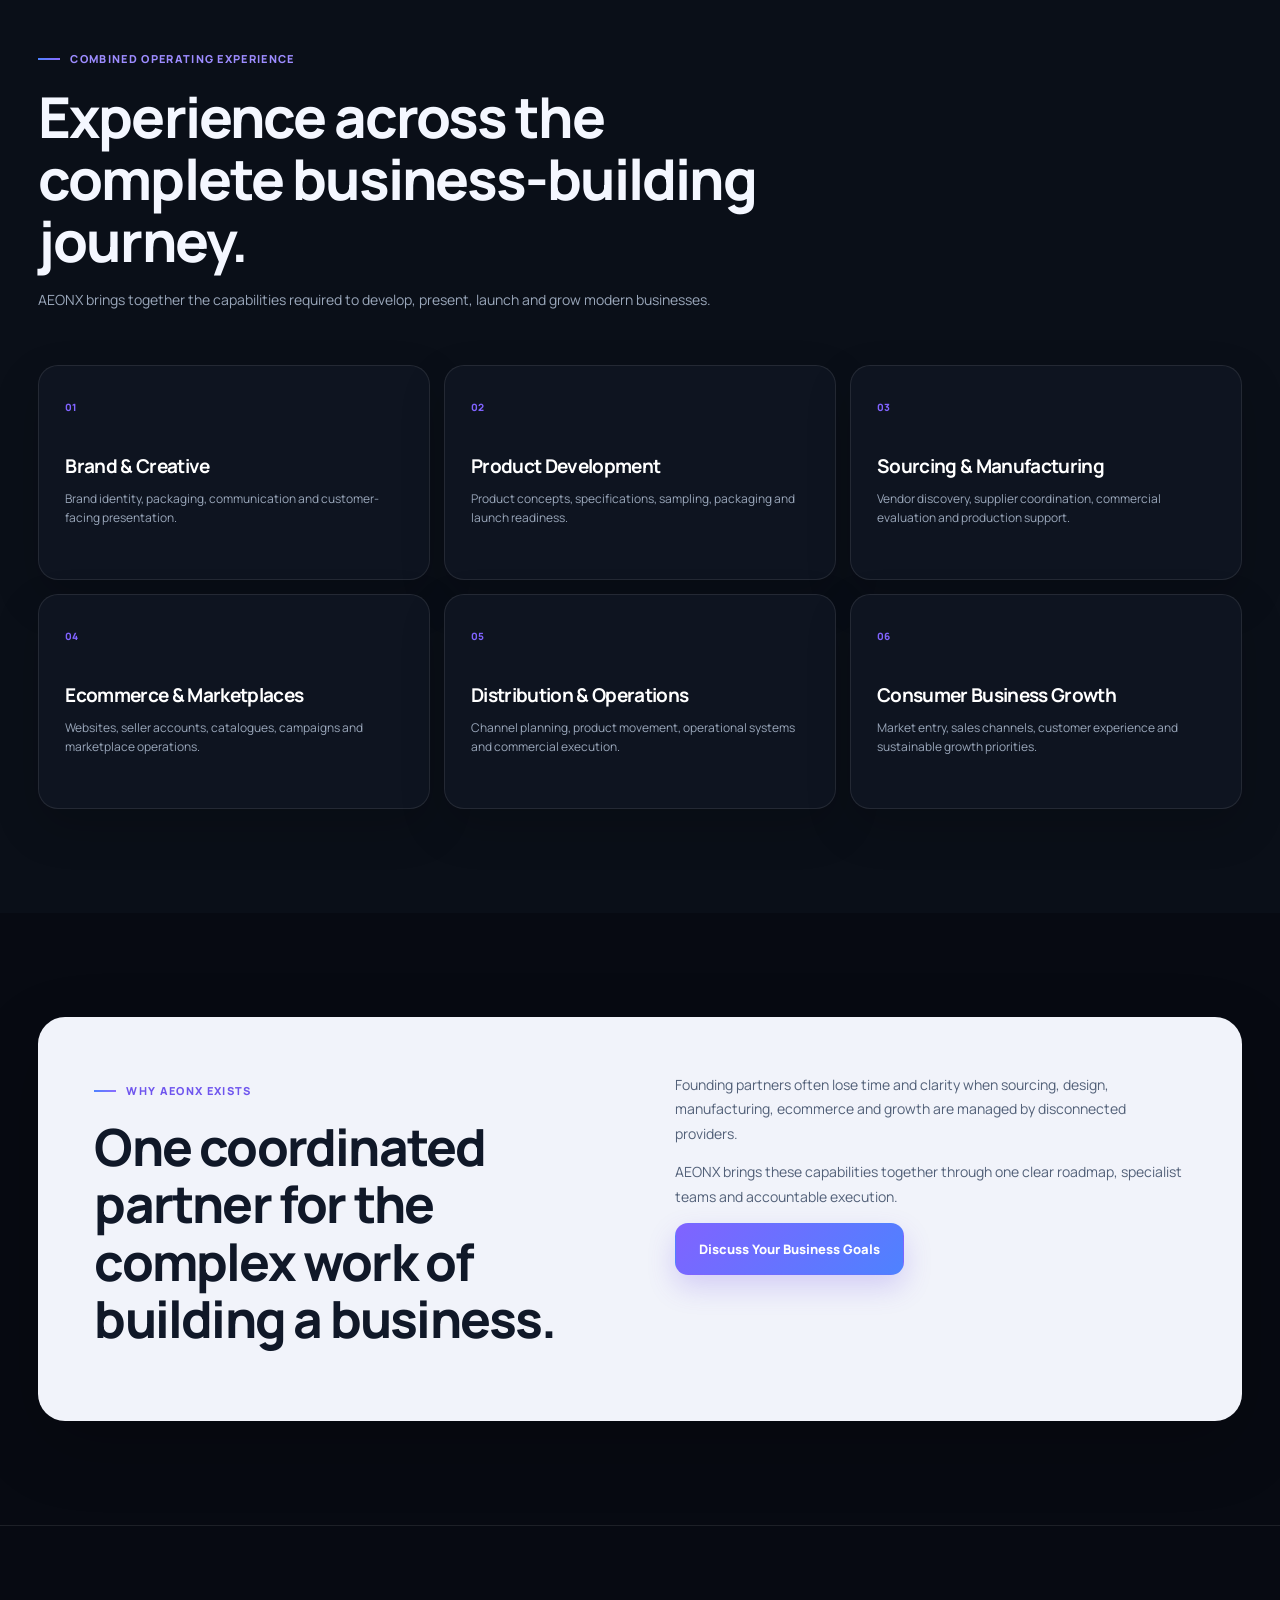
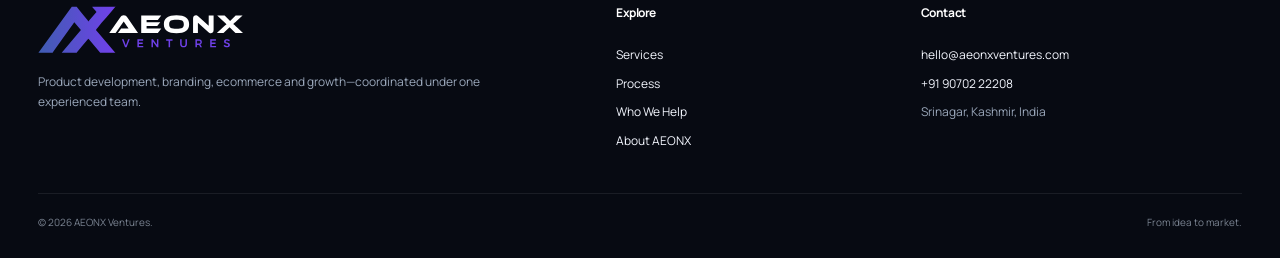
==== commit c1dabc07: "Add files via upload" ====
--- a/about.html
+++ b/about.html
@@ -1,20 +1,37 @@
 <!DOCTYPE html>
-<html lang="en"><head><meta charset="utf-8"/><meta content="width=device-width,initial-scale=1" name="viewport"/><meta content="Meet the founding partners of AEONX Ventures and explore the practical experience behind the company." name="description"/><meta content="#070a12" name="theme-color"/><title>About AEONX Ventures</title><link href="https://fonts.googleapis.com" rel="preconnect"/><link crossorigin="" href="https://fonts.gstatic.com" rel="preconnect"/><link href="https://fonts.googleapis.com/css2?family=Manrope:wght@400;500;600;700;800&amp;display=swap" rel="stylesheet"/><link href="assets/aeonx-favicon.svg" rel="icon" type="image/svg+xml"/><link href="styles.css" rel="stylesheet"/>
+
+<html lang="en"><head><meta charset="utf-8"/><meta content="width=device-width,initial-scale=1" name="viewport"/><meta content="Meet the founding partners of AEONX Ventures and explore the practical experience behind the company." name="description"/><meta content="#070a12" name="theme-color"/><title>About AEONX Ventures</title><link href="https://fonts.googleapis.com" rel="preconnect"/><link crossorigin="" href="https://fonts.gstatic.com" rel="preconnect"/><link href="https://fonts.googleapis.com/css2?family=Manrope:wght@400;500;600;700;800&amp;display=swap" rel="stylesheet"/><link href="assets/aeonx-favicon.svg" rel="icon" type="image/svg+xml"/><link href="styles.css" rel="stylesheet"/><link href="client-easy-fix.css?v=1" rel="stylesheet"/>
 <meta content="12" name="aeonx-layout-version"/></head><body class="dark-theme">
-<header class="site-header" id="top">
-<div class="container nav-wrap">
-<a aria-label="AEONX Ventures home" class="brand" href="index.html"><img alt="AEONX Ventures" src="assets/aeonx-logo.svg"/></a>
-<button aria-expanded="false" aria-label="Open navigation" class="menu-toggle" type="button"><svg aria-hidden="true" viewbox="0 0 24 24"><path d="M4 7h16M4 12h16M4 17h16"></path></svg></button>
+
+
+<header class="site-header floating-header" id="top">
+<a aria-label="AEONX Ventures home" class="brand" href="index.html#home">
+<img alt="AEONX Ventures" src="assets/aeonx-logo.svg"/>
+</a>
+<div class="header-right">
 <nav aria-label="Primary navigation" class="site-nav">
 <a href="index.html#home">Home</a>
 <a href="index.html#services">Services</a>
-<a href="index.html#process">Process</a>
-<a href="index.html#who-we-help">Who We Help</a>
-<a href="about.html">About</a>
+<a href="index.html#process">How We Work</a>
+<a href="about.html">About AEONX</a>
 <a class="nav-cta" href="index.html#contact">Start a Project</a>
 </nav>
+<button aria-label="Search this page" class="header-search" type="button">
+<svg aria-hidden="true" viewbox="0 0 24 24"><circle cx="11" cy="11" r="6.5"></circle><path d="m16 16 4 4"></path></svg>
+</button>
+<button aria-expanded="false" aria-label="Open navigation" class="menu-toggle" type="button">
+<span></span><span></span>
+</button>
 </div>
 </header>
+<div aria-hidden="true" class="page-search" id="pageSearch">
+<div class="page-search-box">
+<input aria-label="Search this page" id="pageSearchInput" placeholder="Search this page..." type="search"/>
+<button aria-label="Close search" id="pageSearchClose" type="button">×</button>
+</div>
+<div class="page-search-results" id="pageSearchResults"></div>
+</div>
+<div aria-hidden="true" class="cursor-glow"></div>
 <main>
 <section class="subhero"><div class="container subhero-grid"><div class="reveal"><span class="kicker">About AEONX Ventures</span><h1>Led by founding partners who understand execution.</h1><p>AEONX Ventures combines practical experience across brand building, product development, sourcing, ecommerce, operations and business growth within one coordinated platform.</p></div><div class="about-pill-grid reveal"><span>Brand &amp; Creative</span><span>Manufacturing</span><span>Ecommerce</span><span>Sourcing &amp; Imports</span><span>Consumer Products</span><span>Hospitality</span></div></div></section>
 <section class="section leadership-section">
--- a/styles.css
+++ b/styles.css
@@ -3408,39 +3408,3 @@
     stroke-dashoffset:0;
   }
 }
-
-/* Floating contact dock — balanced size */
-.social-contact-dock{
-  padding:8px !important;
-  gap:8px !important;
-}
-
-.social-contact-dock a{
-  width:52px !important;
-  height:52px !important;
-  border-radius:14px !important;
-  overflow:hidden !important;
-}
-
-.social-contact-dock a > img{
-  width:24px !important;
-  height:24px !important;
-  min-width:24px !important;
-  min-height:24px !important;
-  object-fit:contain !important;
-  transform:scale(1.25) !important;
-}
-
-/* Mobile */
-@media(max-width:760px){
-  .social-contact-dock a{
-    width:48px !important;
-    height:48px !important;
-  }
-
-  .social-contact-dock a > img{
-    width:22px !important;
-    height:22px !important;
-    transform:scale(1.2) !important;
-  }
-}
--- a/client-easy-fix.css
+++ b/client-easy-fix.css
@@ -0,0 +1,939 @@
+
+/* FINAL CLIENT-EASY OVERRIDES */
+
+:root{
+  --easy-max:1480px;
+}
+html{
+  scroll-padding-top:110px;
+  -webkit-text-size-adjust:100%;
+  text-size-adjust:100%;
+  overflow-x:hidden;
+}
+body{
+  overflow-x:hidden;
+}
+.container{
+  width:min(var(--easy-max),calc(100% - clamp(34px,6vw,110px))) !important;
+}
+
+/* Floating rounded header */
+.site-header.floating-header{
+  position:fixed !important;
+  top:18px !important;
+  left:50% !important;
+  right:auto !important;
+  z-index:10000 !important;
+  width:min(1400px,calc(100% - 40px)) !important;
+  height:72px !important;
+  padding:0 16px 0 20px !important;
+  display:flex !important;
+  align-items:center !important;
+  justify-content:space-between !important;
+  transform:translateX(-50%) !important;
+  border:1px solid rgba(255,255,255,.11) !important;
+  border-radius:20px !important;
+  background:rgba(9,11,18,.87) !important;
+  box-shadow:0 16px 50px rgba(0,0,0,.34) !important;
+  backdrop-filter:blur(20px) !important;
+}
+.floating-header .brand img{
+  width:auto !important;
+  height:43px !important;
+  max-width:225px !important;
+}
+.header-right{
+  display:flex;
+  align-items:center;
+  gap:14px;
+}
+.floating-header .site-nav{
+  position:static !important;
+  display:flex !important;
+  flex-direction:row !important;
+  align-items:center !important;
+  gap:28px !important;
+  width:auto !important;
+  height:auto !important;
+  padding:0 !important;
+  border:0 !important;
+  background:transparent !important;
+  transform:none !important;
+  opacity:1 !important;
+  visibility:visible !important;
+}
+.floating-header .site-nav a{
+  padding:12px 2px !important;
+  border:0 !important;
+  color:#c1c8d5 !important;
+  font-size:12px !important;
+  font-weight:700 !important;
+  white-space:nowrap;
+}
+.floating-header .site-nav a:hover{
+  color:#fff !important;
+}
+.floating-header .site-nav .nav-cta{
+  min-height:46px !important;
+  display:inline-flex !important;
+  align-items:center !important;
+  padding:0 21px !important;
+  border-radius:12px !important;
+  color:#10131b !important;
+  background:#fff !important;
+}
+.header-search{
+  width:44px;
+  height:44px;
+  display:grid;
+  place-items:center;
+  border:1px solid rgba(255,255,255,.12);
+  border-radius:12px;
+  color:#fff;
+  background:rgba(255,255,255,.04);
+  cursor:pointer;
+}
+.header-search svg{
+  width:19px;
+  height:19px;
+  fill:none;
+  stroke:currentColor;
+  stroke-width:1.8;
+  stroke-linecap:round;
+}
+.floating-header .menu-toggle{
+  display:none !important;
+}
+
+/* Search */
+.page-search{
+  position:fixed;
+  top:100px;
+  left:50%;
+  z-index:9999;
+  width:min(580px,calc(100% - 30px));
+  padding:12px;
+  transform:translate(-50%,-12px);
+  border:1px solid rgba(255,255,255,.12);
+  border-radius:18px;
+  background:rgba(10,13,21,.97);
+  box-shadow:0 28px 80px rgba(0,0,0,.48);
+  opacity:0;
+  visibility:hidden;
+  pointer-events:none;
+  transition:.25s;
+}
+.page-search.open{
+  opacity:1;
+  visibility:visible;
+  pointer-events:auto;
+  transform:translate(-50%,0);
+}
+.page-search-box{
+  display:grid;
+  grid-template-columns:1fr auto;
+  gap:8px;
+}
+.page-search input{
+  width:100%;
+  min-height:50px;
+  padding:0 15px;
+  border:1px solid rgba(255,255,255,.1);
+  border-radius:12px;
+  outline:none;
+  color:#fff;
+  background:#0d1420;
+  font-size:16px;
+}
+.page-search-box button{
+  width:50px;
+  border:1px solid rgba(255,255,255,.1);
+  border-radius:12px;
+  color:#fff;
+  background:#111827;
+  font-size:23px;
+}
+.page-search-results{
+  display:grid;
+  gap:6px;
+  max-height:300px;
+  margin-top:8px;
+  overflow:auto;
+}
+.page-search-results a{
+  padding:11px 13px;
+  border-radius:10px;
+  color:#dce1ea;
+  background:rgba(255,255,255,.035);
+  font-size:13px;
+}
+
+/* Cursor glow */
+.cursor-glow{
+  position:fixed;
+  left:0;
+  top:0;
+  z-index:0;
+  width:430px;
+  height:430px;
+  border-radius:50%;
+  pointer-events:none;
+  background:radial-gradient(circle,rgba(115,83,255,.16) 0%,rgba(67,103,255,.08) 34%,transparent 70%);
+  transform:translate(-50%,-50%);
+  opacity:0;
+  transition:opacity .25s ease;
+}
+body.cursor-active .cursor-glow{
+  opacity:1;
+}
+main, footer, .site-header{
+  position:relative;
+  z-index:1;
+}
+
+/* Larger readable website */
+.hero{
+  padding-top:150px !important;
+}
+.hero-copy h1{
+  font-size:clamp(58px,5.6vw,88px) !important;
+  line-height:1.03 !important;
+}
+.hero-copy>p{
+  font-size:17px !important;
+  line-height:1.75 !important;
+}
+.section{
+  padding:104px 0 !important;
+}
+.section-heading h2{
+  font-size:clamp(42px,4.4vw,62px) !important;
+}
+.section-heading p,
+.service-body p,
+.process-card p,
+.audience-card p,
+.founder-led-panel p,
+.testimonial-card blockquote{
+  font-size:14px !important;
+}
+.service-body h3{
+  font-size:23px !important;
+}
+.btn{
+  min-height:52px !important;
+  padding-inline:23px !important;
+  font-size:13px !important;
+}
+
+/* Bright, bold contact section */
+.contact-section{
+  padding:90px 0 !important;
+  background:
+    radial-gradient(circle at 15% 15%,rgba(124,92,255,.13),transparent 30%),
+    #080d16 !important;
+}
+.contact-grid{
+  padding:56px !important;
+  border:1px solid rgba(255,255,255,.12);
+  border-radius:30px;
+  background:#f7f8fc;
+  box-shadow:0 30px 90px rgba(0,0,0,.35);
+}
+.contact-copy{
+  color:#10131b !important;
+}
+.contact-copy .kicker,
+.contact-copy .eyebrow{
+  color:#7258ee !important;
+}
+.contact-copy h2{
+  color:#0c111b !important;
+  font-size:clamp(48px,4.8vw,68px) !important;
+}
+.contact-copy>p{
+  color:#526078 !important;
+  font-size:15px !important;
+}
+.direct-contact a{
+  border-color:#dfe4ec !important;
+  background:#fff !important;
+  box-shadow:0 10px 28px rgba(15,23,42,.06);
+}
+.direct-contact span{
+  color:#667085 !important;
+}
+.direct-contact strong{
+  color:#101828 !important;
+}
+.contact-form{
+  padding:30px !important;
+  border-color:#dfe4ec !important;
+  background:#fff !important;
+  box-shadow:0 24px 70px rgba(15,23,42,.13) !important;
+}
+.contact-form label{
+  color:#667085 !important;
+  font-size:10px !important;
+  letter-spacing:.08em;
+  text-transform:uppercase;
+}
+.contact-form input,
+.contact-form select,
+.contact-form textarea{
+  min-height:52px !important;
+  border-color:#d8dee8 !important;
+  color:#101828 !important;
+  background:#f8fafc !important;
+  font-size:15px !important;
+}
+.contact-form textarea{
+  min-height:145px !important;
+}
+.contact-form input::placeholder,
+.contact-form textarea::placeholder{
+  color:#98a2b3 !important;
+}
+.contact-form select option{
+  color:#101828 !important;
+  background:#fff !important;
+}
+.form-submit{
+  min-height:57px !important;
+  font-size:14px !important;
+  box-shadow:0 18px 38px rgba(94,75,224,.24);
+}
+.form-note{
+  color:#7c8799 !important;
+  font-size:10px !important;
+}
+.booking-row{
+  margin-top:2px;
+}
+
+/* Minimal spacing */
+.service-grid{
+  gap:20px !important;
+}
+.service-card{
+  border-radius:22px !important;
+}
+.process-card,
+.audience-card,
+.testimonial-card{
+  border-radius:20px !important;
+}
+
+/* Phone */
+@media(max-width:980px){
+  .floating-header .menu-toggle{
+    display:block !important;
+    width:42px !important;
+    height:42px !important;
+    border:1px solid rgba(255,255,255,.12) !important;
+    border-radius:11px !important;
+    background:rgba(255,255,255,.04) !important;
+  }
+  .floating-header .menu-toggle span{
+    display:block;
+    width:18px;
+    height:2px;
+    margin:5px auto;
+    background:#fff;
+  }
+  .floating-header .site-nav{
+    position:fixed !important;
+    top:94px !important;
+    left:16px !important;
+    right:16px !important;
+    width:auto !important;
+    padding:18px !important;
+    flex-direction:column !important;
+    align-items:stretch !important;
+    gap:0 !important;
+    border:1px solid rgba(255,255,255,.11) !important;
+    border-radius:18px !important;
+    background:rgba(9,11,18,.98) !important;
+    box-shadow:0 28px 70px rgba(0,0,0,.45) !important;
+    opacity:0 !important;
+    visibility:hidden !important;
+    pointer-events:none !important;
+    transform:translateY(-12px) !important;
+  }
+  .floating-header .site-nav.open{
+    opacity:1 !important;
+    visibility:visible !important;
+    pointer-events:auto !important;
+    transform:none !important;
+  }
+  .floating-header .site-nav a{
+    width:100% !important;
+    padding:15px 10px !important;
+    border-bottom:1px solid rgba(255,255,255,.07) !important;
+    font-size:13px !important;
+  }
+  .floating-header .site-nav .nav-cta{
+    margin-top:10px !important;
+    justify-content:center !important;
+  }
+}
+
+@media(max-width:760px){
+  .container{
+    width:calc(100% - 24px) !important;
+  }
+  .site-header.floating-header{
+    top:10px !important;
+    width:calc(100% - 20px) !important;
+    height:62px !important;
+    padding:0 9px 0 13px !important;
+    border-radius:16px !important;
+  }
+  .floating-header .brand img{
+    height:31px !important;
+    max-width:145px !important;
+  }
+  .header-right{
+    gap:7px !important;
+  }
+  .header-search,
+  .floating-header .menu-toggle{
+    width:40px !important;
+    height:40px !important;
+  }
+  .floating-header .site-nav{
+    top:82px !important;
+    left:10px !important;
+    right:10px !important;
+  }
+  .page-search{
+    top:82px;
+    width:calc(100% - 20px);
+  }
+  .hero{
+    padding-top:108px !important;
+  }
+  .hero-copy h1{
+    font-size:clamp(40px,11.5vw,54px) !important;
+  }
+  .hero-copy>p{
+    font-size:15px !important;
+  }
+  .section{
+    padding:66px 0 !important;
+  }
+  .section-heading h2{
+    font-size:clamp(34px,9vw,44px) !important;
+  }
+  .contact-grid{
+    grid-template-columns:1fr !important;
+    gap:35px !important;
+    padding:24px !important;
+    border-radius:23px !important;
+  }
+  .contact-copy{
+    position:static !important;
+  }
+  .contact-copy h2{
+    font-size:clamp(38px,10vw,48px) !important;
+  }
+  .form-row{
+    grid-template-columns:1fr !important;
+  }
+  .phone-field{
+    grid-template-columns:1fr !important;
+  }
+  .contact-form{
+    padding:20px !important;
+  }
+  .contact-form input,
+  .contact-form select,
+  .contact-form textarea{
+    font-size:16px !important;
+  }
+  .cursor-glow{
+    display:none;
+  }
+}
+
+@media(max-width:420px){
+  .floating-header .brand img{
+    max-width:128px !important;
+  }
+  .header-search,
+  .floating-header .menu-toggle{
+    width:38px !important;
+    height:38px !important;
+  }
+}
+
+
+/* ==========================================================
+   OPTIONAL CONTACT SECTION + CLIENT READABILITY
+   ========================================================== */
+
+.contact-copy .direct-contact a{
+  min-height:62px !important;
+  display:flex !important;
+  align-items:center !important;
+  justify-content:space-between !important;
+  gap:18px !important;
+  padding:16px 18px !important;
+  border:1px solid #d8dee8 !important;
+  background:#ffffff !important;
+  box-shadow:0 10px 30px rgba(15,23,42,.08) !important;
+}
+
+.contact-copy .direct-contact a:hover{
+  transform:translateY(-2px) !important;
+  border-color:#9a88ff !important;
+  box-shadow:0 16px 36px rgba(15,23,42,.12) !important;
+}
+
+.contact-copy .direct-contact span,
+.contact-copy .direct-contact small{
+  color:#344054 !important;
+  opacity:1 !important;
+  font-size:11px !important;
+  font-weight:800 !important;
+  letter-spacing:.02em !important;
+  text-transform:none !important;
+}
+
+.contact-copy .direct-contact strong{
+  color:#101828 !important;
+  opacity:1 !important;
+  font-size:11px !important;
+  font-weight:800 !important;
+  text-align:right !important;
+}
+
+.contact-copy>p{
+  max-width:620px !important;
+  color:#475467 !important;
+  font-size:15px !important;
+  line-height:1.7 !important;
+}
+
+.optional-contact-section{
+  margin:2px 0 20px;
+  padding:20px;
+  border:1px solid #d8dee8;
+  border-radius:18px;
+  background:linear-gradient(180deg,#fbfcff,#f5f7fb);
+}
+
+.optional-section-heading{
+  display:flex;
+  align-items:flex-start;
+  justify-content:space-between;
+  gap:22px;
+  margin-bottom:16px;
+}
+
+.optional-title-row{
+  display:flex;
+  align-items:center;
+  gap:10px;
+}
+
+.optional-badge{
+  display:inline-flex;
+  align-items:center;
+  justify-content:center;
+  min-height:26px;
+  padding:0 9px;
+  border-radius:999px;
+  color:#664ee8;
+  background:#ece8ff;
+  font-size:9px;
+  font-weight:800;
+  letter-spacing:.08em;
+  text-transform:uppercase;
+}
+
+.optional-section-heading h3{
+  margin:0;
+  color:#101828;
+  font-size:17px;
+  letter-spacing:-.025em;
+}
+
+.optional-section-heading p{
+  max-width:360px;
+  margin:0;
+  color:#667085;
+  font-size:11px;
+  line-height:1.55;
+  text-align:right;
+}
+
+.optional-contact-section .form-row{
+  margin:0 !important;
+}
+
+.optional-contact-section .optional-phone-row{
+  grid-template-columns:1fr !important;
+  margin-bottom:12px !important;
+}
+
+.optional-contact-section label{
+  margin-bottom:0 !important;
+}
+
+.optional-contact-section .phone-field{
+  grid-template-columns:minmax(185px,.75fr) minmax(0,1.25fr) !important;
+}
+
+.contact-form>.form-row,
+.contact-form>label{
+  margin-bottom:18px !important;
+}
+
+.form-note{
+  margin-top:12px !important;
+  color:#667085 !important;
+  font-weight:600 !important;
+}
+
+@media(max-width:760px){
+  .contact-copy .direct-contact a{
+    align-items:flex-start !important;
+    flex-direction:column !important;
+    gap:6px !important;
+  }
+
+  .contact-copy .direct-contact strong{
+    text-align:left !important;
+  }
+
+  .optional-contact-section{
+    padding:16px !important;
+    border-radius:16px !important;
+  }
+
+  .optional-section-heading{
+    flex-direction:column !important;
+    gap:8px !important;
+  }
+
+  .optional-section-heading p{
+    max-width:none !important;
+    text-align:left !important;
+  }
+
+  .optional-title-row{
+    flex-wrap:wrap !important;
+  }
+
+  .optional-contact-section .optional-booking-row{
+    grid-template-columns:1fr !important;
+  }
+
+  .optional-contact-section .phone-field{
+    grid-template-columns:1fr !important;
+  }
+}
+
+
+/* User requested: remove the light quick-contact cards and keep the floating dock theme */
+.contact-copy .direct-contact{display:none !important;}
+.contact-copy{max-width:620px;}
+.contact-copy > p{margin-bottom:0 !important; color:#b2bfd4 !important;}
+.social-contact-dock{right:20px !important;}
+.social-contact-dock a{box-shadow:inset 0 0 0 1px rgba(255,255,255,.05), 0 10px 24px rgba(0,0,0,.28) !important;}
+@media(max-width:760px){
+  .contact-copy > p{margin-bottom:8px !important;}
+}
+
+
+/* ==========================================================
+   FINAL FOOTER + FLOATING CONTACT POSITION FIX
+   ========================================================== */
+
+/* Keep the contact dock fixed on the right throughout the page. */
+.social-contact-dock{
+  position:fixed !important;
+  left:auto !important;
+  right:18px !important;
+  top:50% !important;
+  bottom:auto !important;
+  z-index:15000 !important;
+  width:auto !important;
+  height:auto !important;
+  max-width:none !important;
+  margin:0 !important;
+  transform:translateY(-50%) !important;
+  display:flex !important;
+  flex-direction:column !important;
+  visibility:visible !important;
+  opacity:1 !important;
+}
+
+/* Prevent any footer or modal element from creating a false empty block. */
+.site-footer{
+  position:relative !important;
+  min-height:0 !important;
+  height:auto !important;
+  overflow:visible !important;
+}
+
+.footer-grid,
+.footer-bottom{
+  min-height:0 !important;
+  height:auto !important;
+}
+
+.footer-bottom{
+  margin-top:42px !important;
+  padding-top:20px !important;
+  padding-bottom:0 !important;
+  border-radius:0 !important;
+  background:transparent !important;
+}
+
+/* Submission overlay must never enter normal page flow. */
+.enquiry-overlay{
+  position:fixed !important;
+  inset:0 !important;
+  margin:0 !important;
+}
+
+.enquiry-overlay:not(.visible){
+  opacity:0 !important;
+  visibility:hidden !important;
+  pointer-events:none !important;
+}
+
+/* Phone: dock stays centered at the bottom and above all content. */
+@media(max-width:760px){
+  body{
+    padding-bottom:76px !important;
+  }
+
+  .social-contact-dock{
+    left:50% !important;
+    right:auto !important;
+    top:auto !important;
+    bottom:max(10px,env(safe-area-inset-bottom)) !important;
+    flex-direction:row !important;
+    transform:translateX(-50%) !important;
+  }
+}
+
+
+/* ==========================================================
+   FINAL LIVE HOMEPAGE READABILITY
+   ========================================================== */
+
+/* Larger and clearer homepage typography. */
+.home-page .hero-copy > p{
+  max-width:680px !important;
+  color:#b7c1d2 !important;
+  font-size:18px !important;
+  line-height:1.72 !important;
+}
+
+.home-page .hero-actions .btn{
+  min-height:54px !important;
+  padding-inline:24px !important;
+  font-size:13px !important;
+}
+
+.home-page .hero-proof.simple-metrics{
+  margin-top:34px !important;
+  padding:20px 8px !important;
+}
+
+.home-page .simple-metrics .metric-card{
+  min-height:74px !important;
+  padding:6px 25px !important;
+}
+
+.home-page .simple-metrics .metric-card strong{
+  font-size:30px !important;
+}
+
+.home-page .simple-metrics .metric-card strong.text-metric{
+  font-size:17px !important;
+}
+
+.home-page .simple-metrics .metric-card span{
+  max-width:155px !important;
+  color:#a2adbe !important;
+  font-size:10.5px !important;
+  line-height:1.45 !important;
+}
+
+/* Simplified right-side hero cards with more readable icons and titles. */
+.home-page .hero-capability:not(.hero-capability-main){
+  padding:25px !important;
+}
+
+.home-page .hero-capability:not(.hero-capability-main) .cap-icon{
+  width:56px !important;
+  height:56px !important;
+  border-radius:16px !important;
+}
+
+.home-page .hero-capability:not(.hero-capability-main) .cap-icon img{
+  width:31px !important;
+  height:31px !important;
+}
+
+.home-page .hero-capability:not(.hero-capability-main) strong{
+  max-width:250px !important;
+  font-size:16px !important;
+  line-height:1.35 !important;
+}
+
+.home-page .hero-capability-main .cap-icon{
+  width:112px !important;
+  height:112px !important;
+}
+
+.home-page .hero-capability-main .cap-icon img{
+  width:58px !important;
+  height:58px !important;
+}
+
+.home-page .hero-capability-main strong{
+  max-width:520px !important;
+  font-size:30px !important;
+  line-height:1.16 !important;
+}
+
+.home-page .hero-note{
+  padding:25px !important;
+}
+
+.home-page .hero-note > span{
+  color:#b7c1d2 !important;
+  font-size:10px !important;
+}
+
+.home-page .hero-note > strong{
+  margin-top:8px !important;
+  font-size:22px !important;
+  line-height:1.25 !important;
+}
+
+/* Readable homepage sections without adding more details. */
+.home-page .section-heading > p{
+  color:#aeb9ca !important;
+  font-size:15px !important;
+  line-height:1.72 !important;
+}
+
+.home-page .service-body h3{
+  font-size:23px !important;
+  line-height:1.28 !important;
+}
+
+.home-page .service-body p{
+  color:#aeb8c8 !important;
+  font-size:14px !important;
+  line-height:1.68 !important;
+}
+
+.home-page .service-body strong,
+.home-page .service-body a{
+  font-size:11px !important;
+}
+
+.home-page .process-card p,
+.home-page .audience-card p,
+.home-page .founder-values p{
+  color:#aeb8c8 !important;
+  font-size:13px !important;
+  line-height:1.65 !important;
+}
+
+.home-page .testimonial-card blockquote{
+  color:#b5bfd0 !important;
+  font-size:14px !important;
+  line-height:1.75 !important;
+}
+
+/* Slightly larger floating contact controls. */
+.social-contact-dock{
+  gap:9px !important;
+  padding:9px !important;
+}
+
+.social-contact-dock a{
+  width:52px !important;
+  height:52px !important;
+  border-radius:15px !important;
+}
+
+.social-contact-dock a > img,
+.social-contact-dock img{
+  width:25px !important;
+  height:25px !important;
+  min-width:25px !important;
+  min-height:25px !important;
+  transform:none !important;
+}
+
+/* Mobile remains compact and readable. */
+@media(max-width:760px){
+  .home-page .hero-copy > p{
+    font-size:15px !important;
+  }
+
+  .home-page .simple-metrics .metric-card{
+    min-height:86px !important;
+    padding:14px !important;
+  }
+
+  .home-page .simple-metrics .metric-card strong{
+    font-size:23px !important;
+  }
+
+  .home-page .simple-metrics .metric-card strong.text-metric{
+    font-size:14px !important;
+  }
+
+  .home-page .simple-metrics .metric-card span{
+    max-width:130px !important;
+    font-size:9px !important;
+  }
+
+  .home-page .hero-capability:not(.hero-capability-main) .cap-icon{
+    width:50px !important;
+    height:50px !important;
+  }
+
+  .home-page .hero-capability:not(.hero-capability-main) .cap-icon img{
+    width:27px !important;
+    height:27px !important;
+  }
+
+  .home-page .hero-capability:not(.hero-capability-main) strong{
+    font-size:14px !important;
+  }
+
+  .home-page .hero-capability-main strong{
+    font-size:25px !important;
+  }
+
+  .social-contact-dock{
+    gap:7px !important;
+    padding:7px !important;
+  }
+
+  .social-contact-dock a{
+    width:48px !important;
+    height:48px !important;
+    border-radius:13px !important;
+  }
+
+  .social-contact-dock a > img,
+  .social-contact-dock img{
+    width:23px !important;
+    height:23px !important;
+    min-width:23px !important;
+    min-height:23px !important;
+  }
+}
